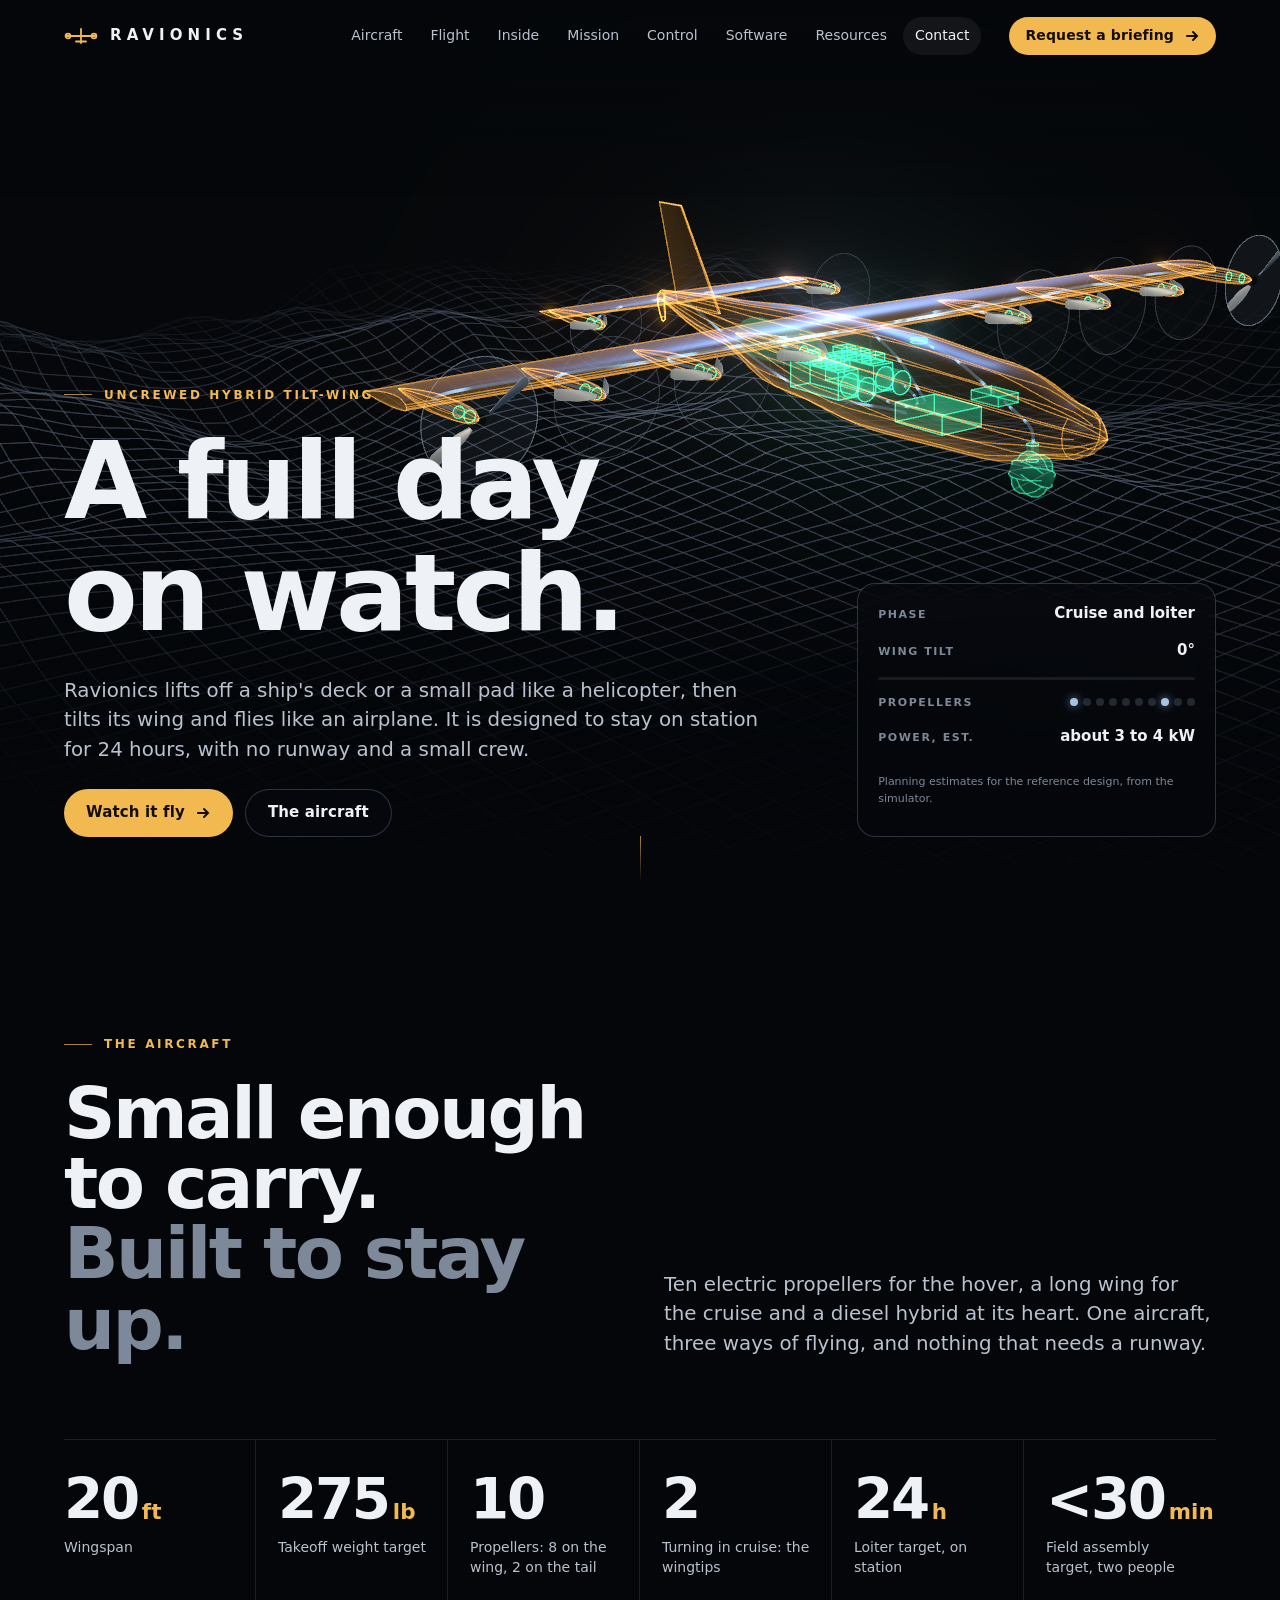
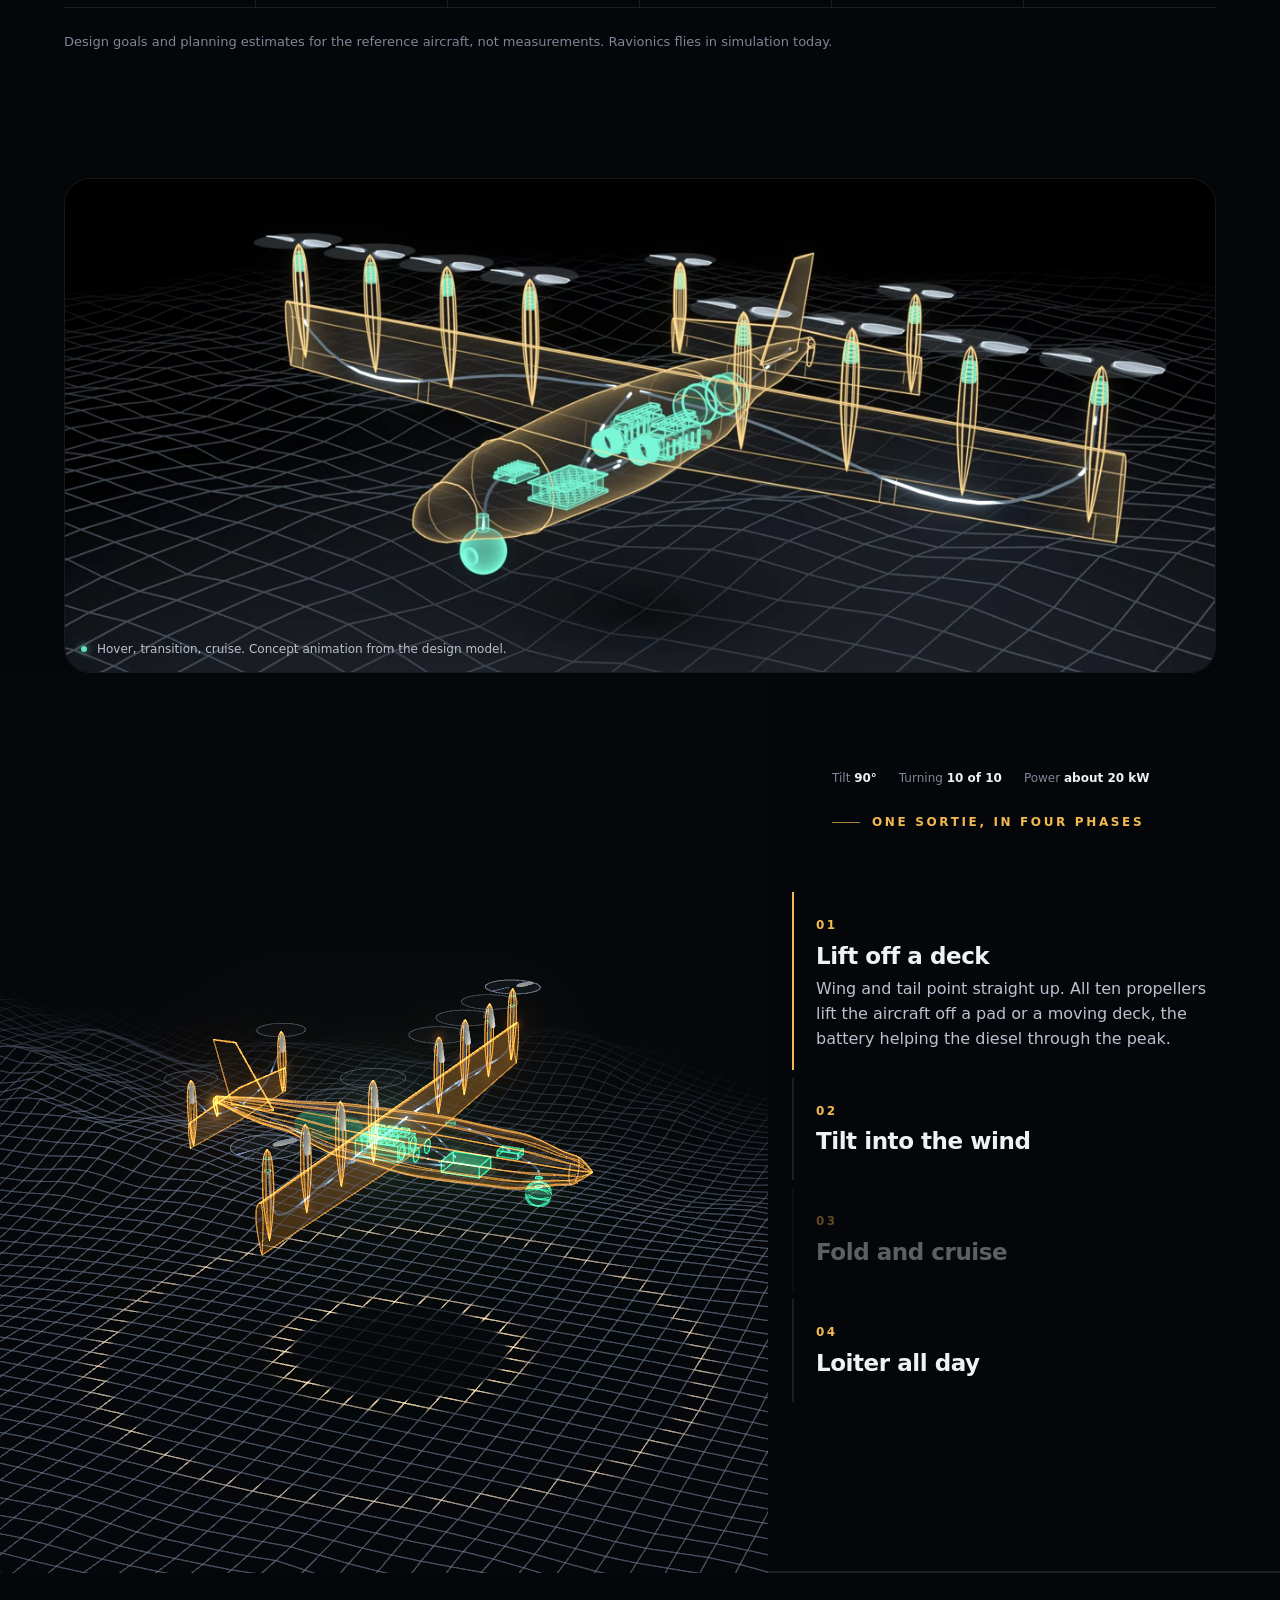
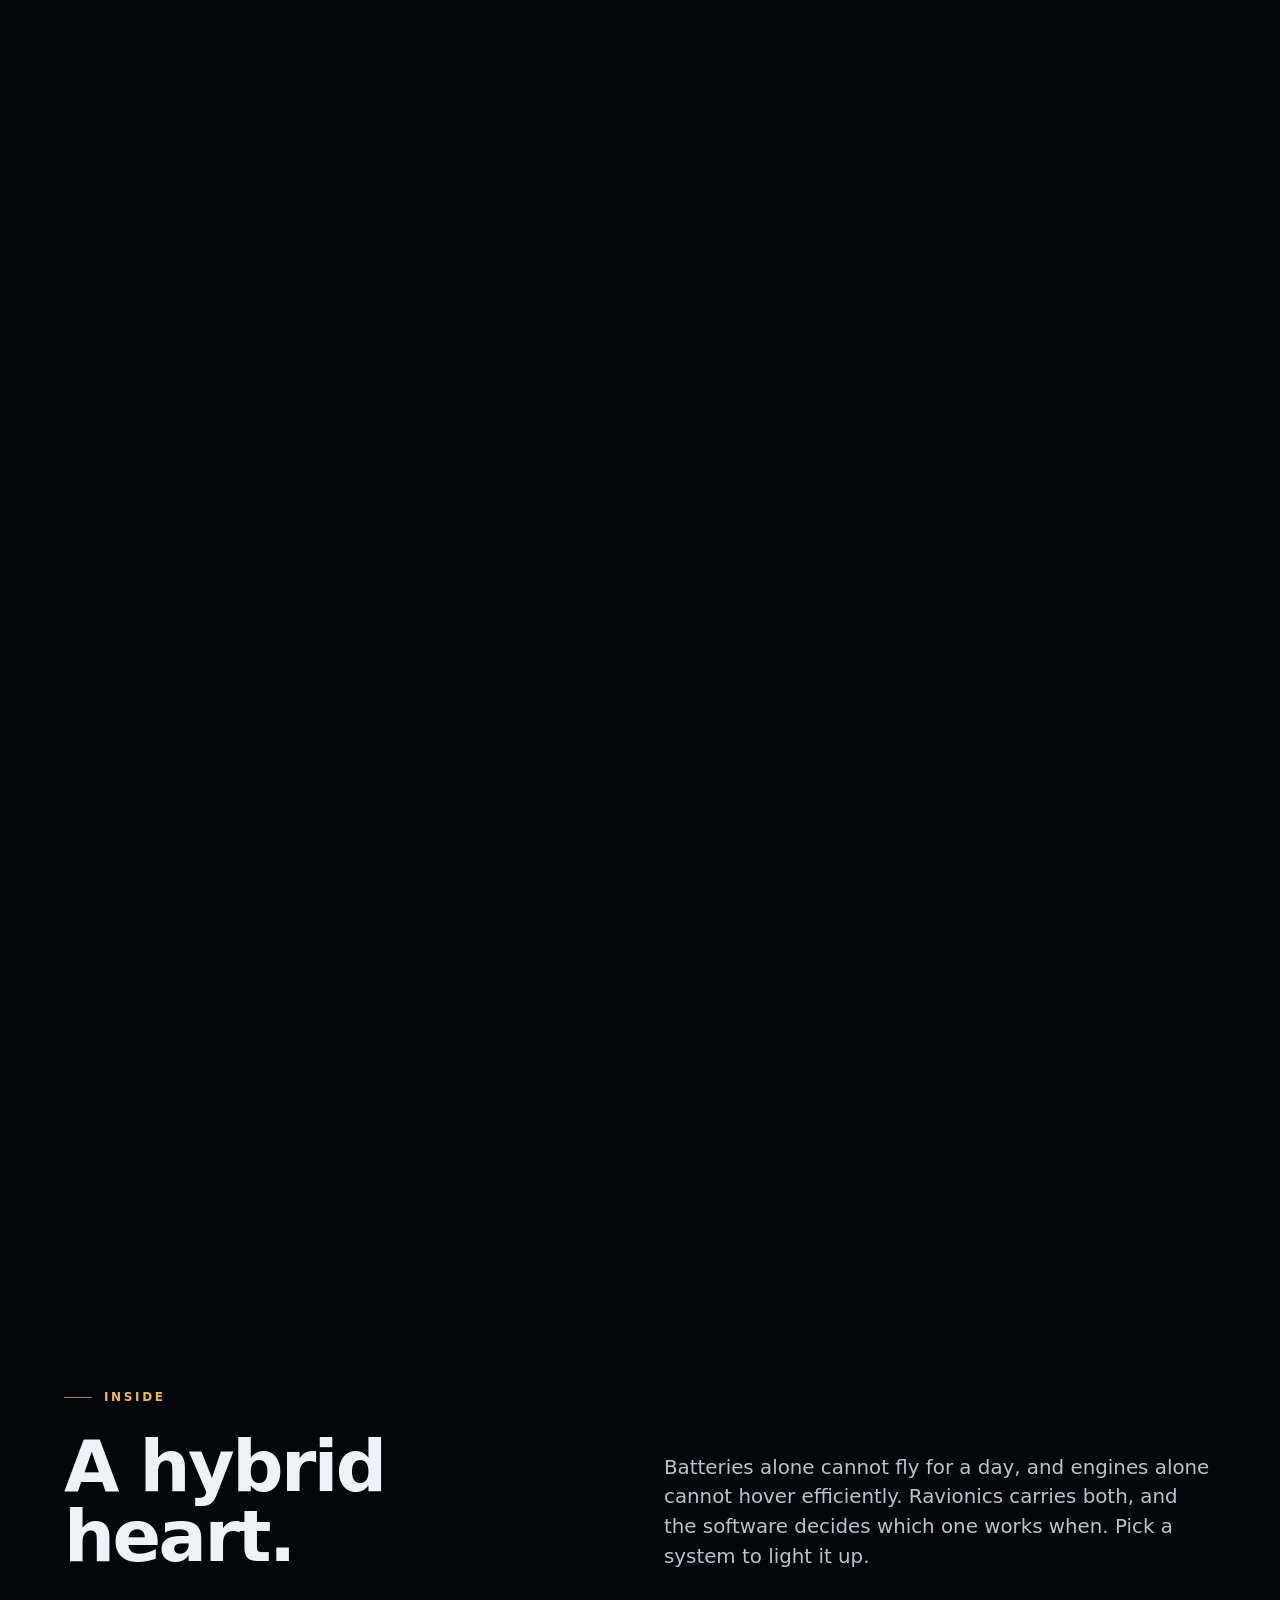
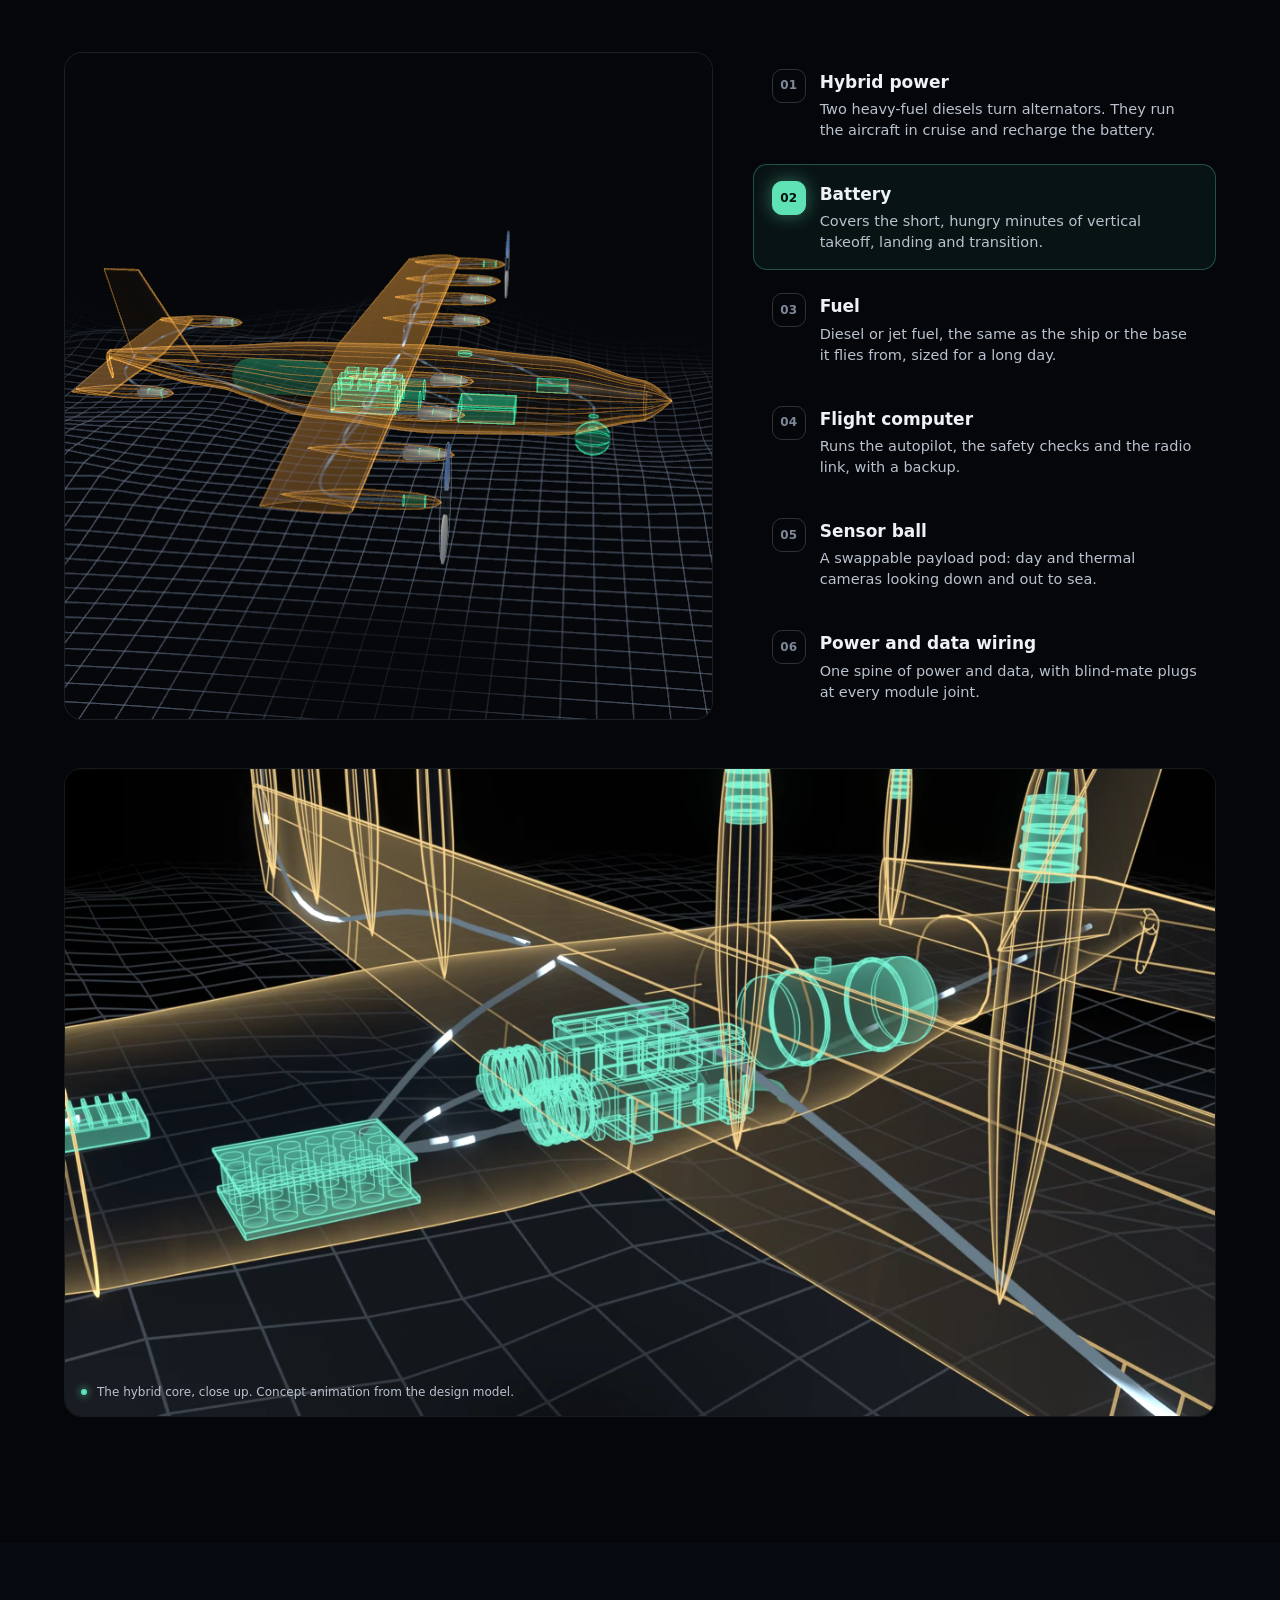
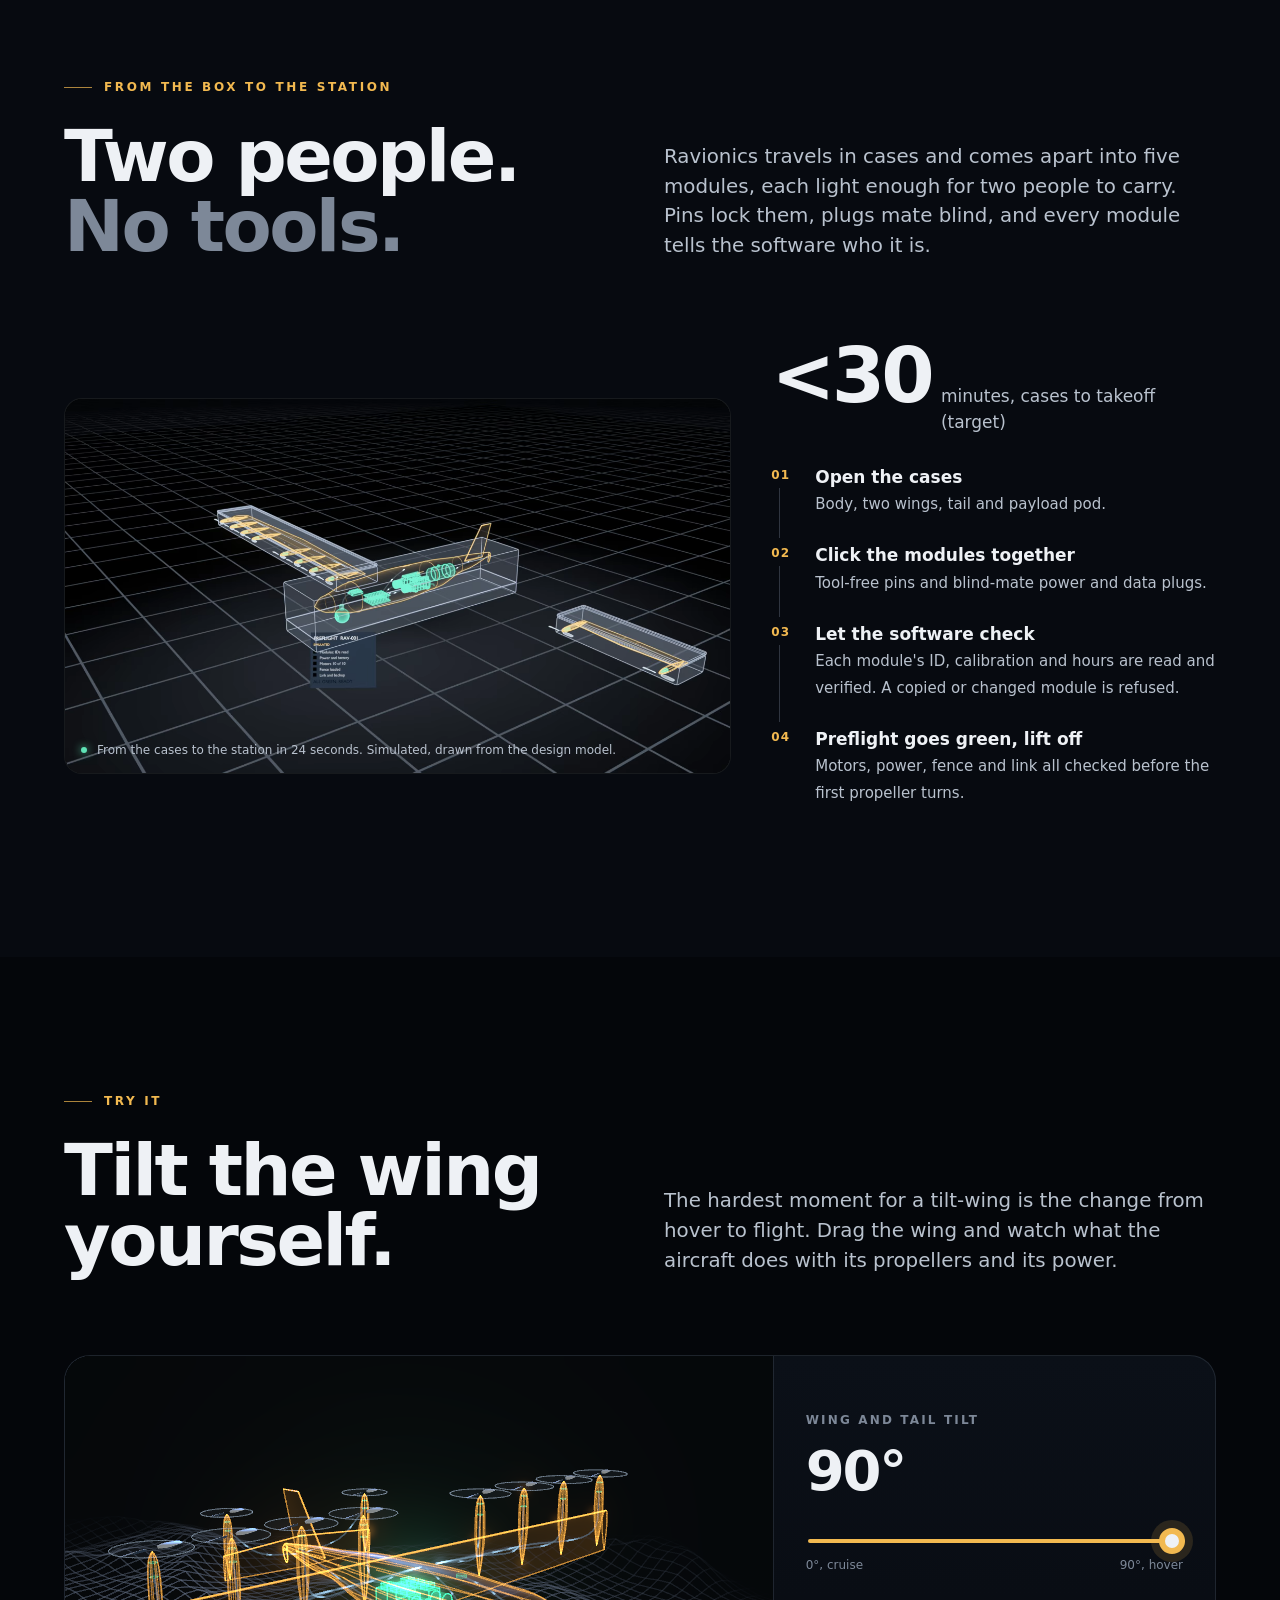
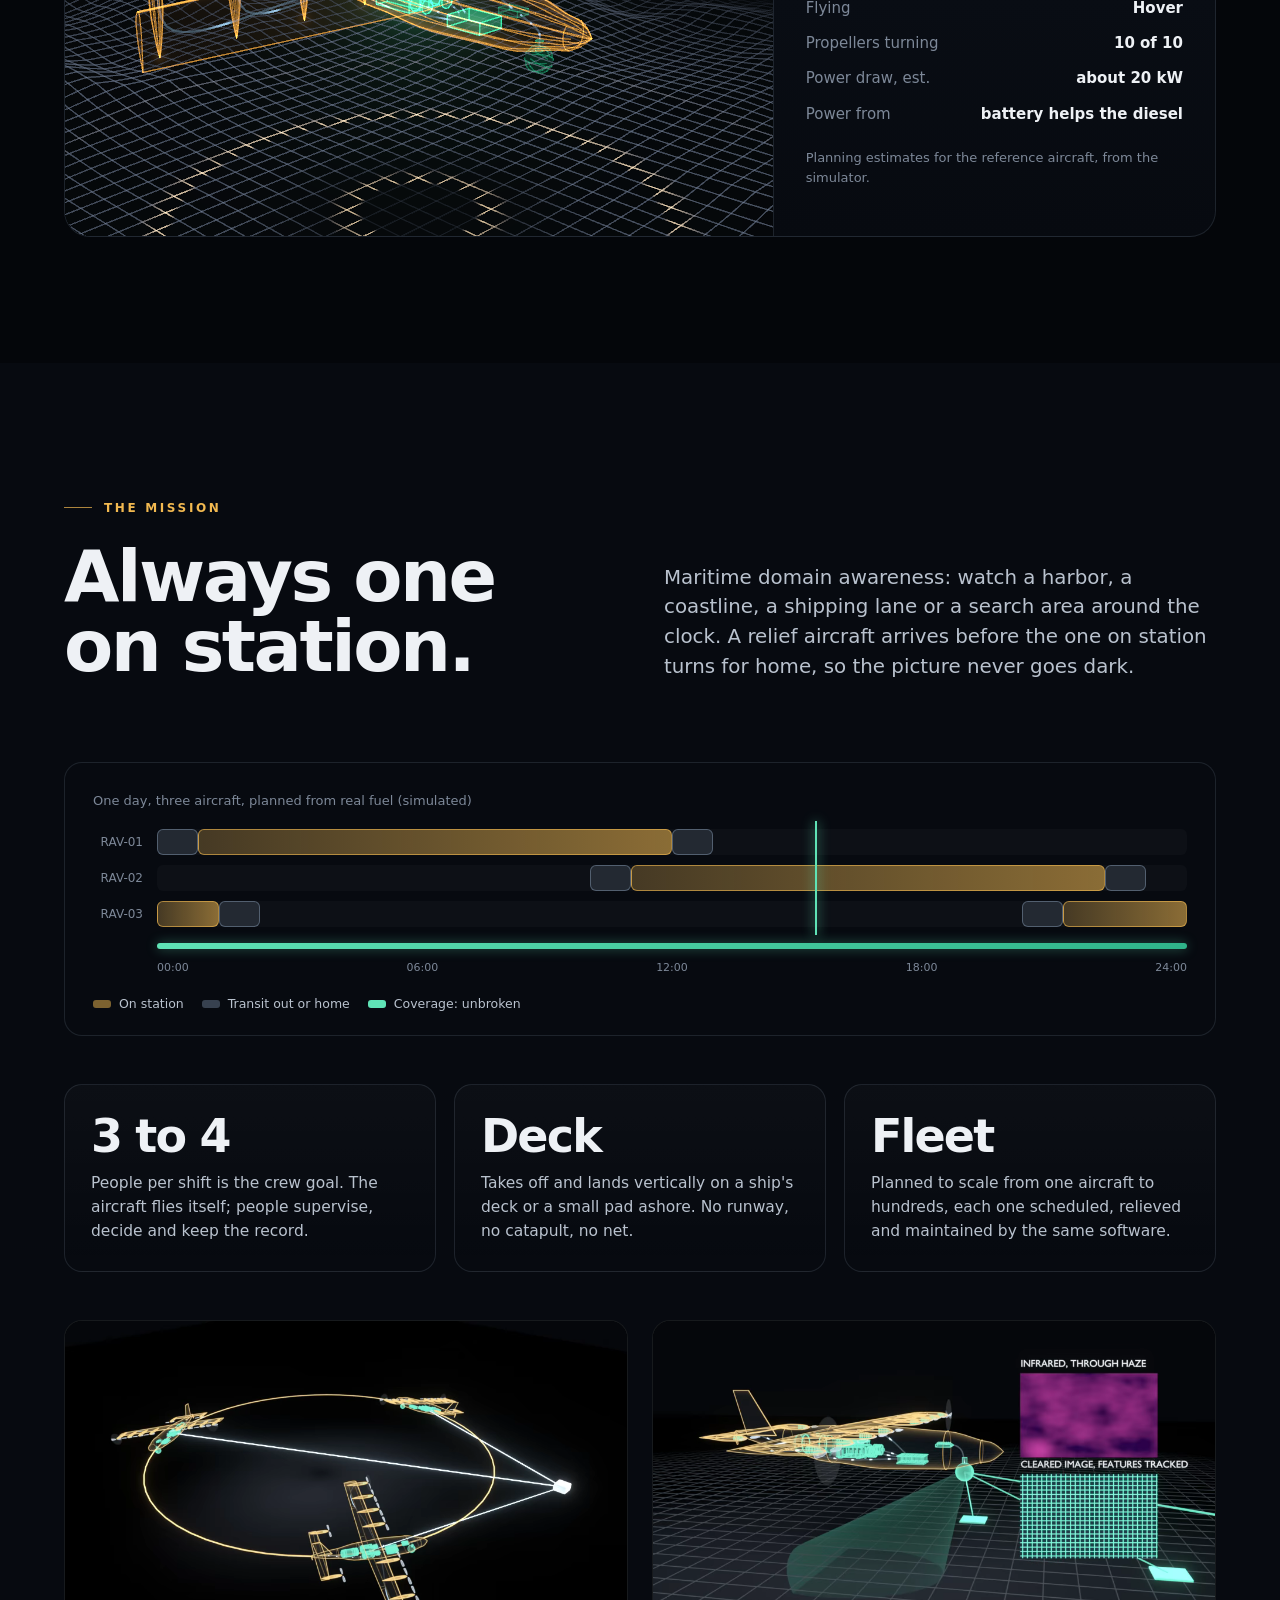
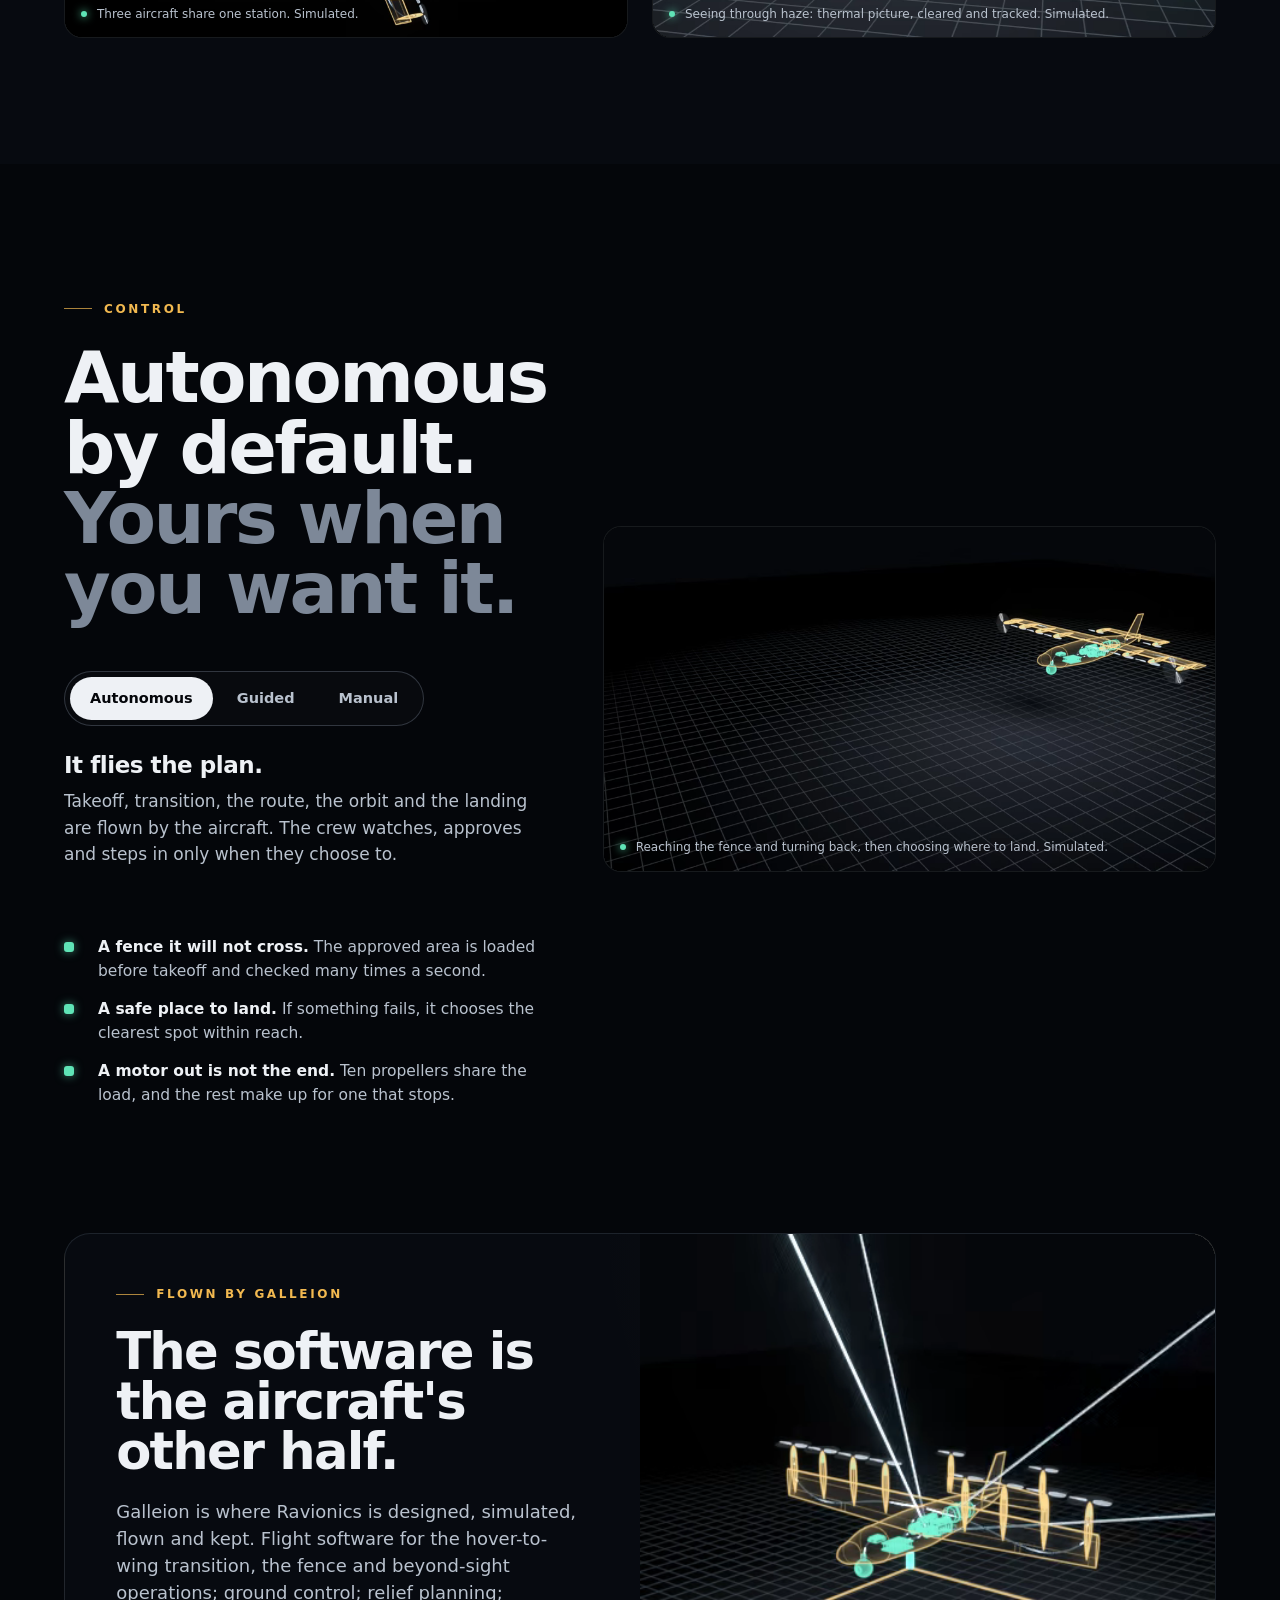
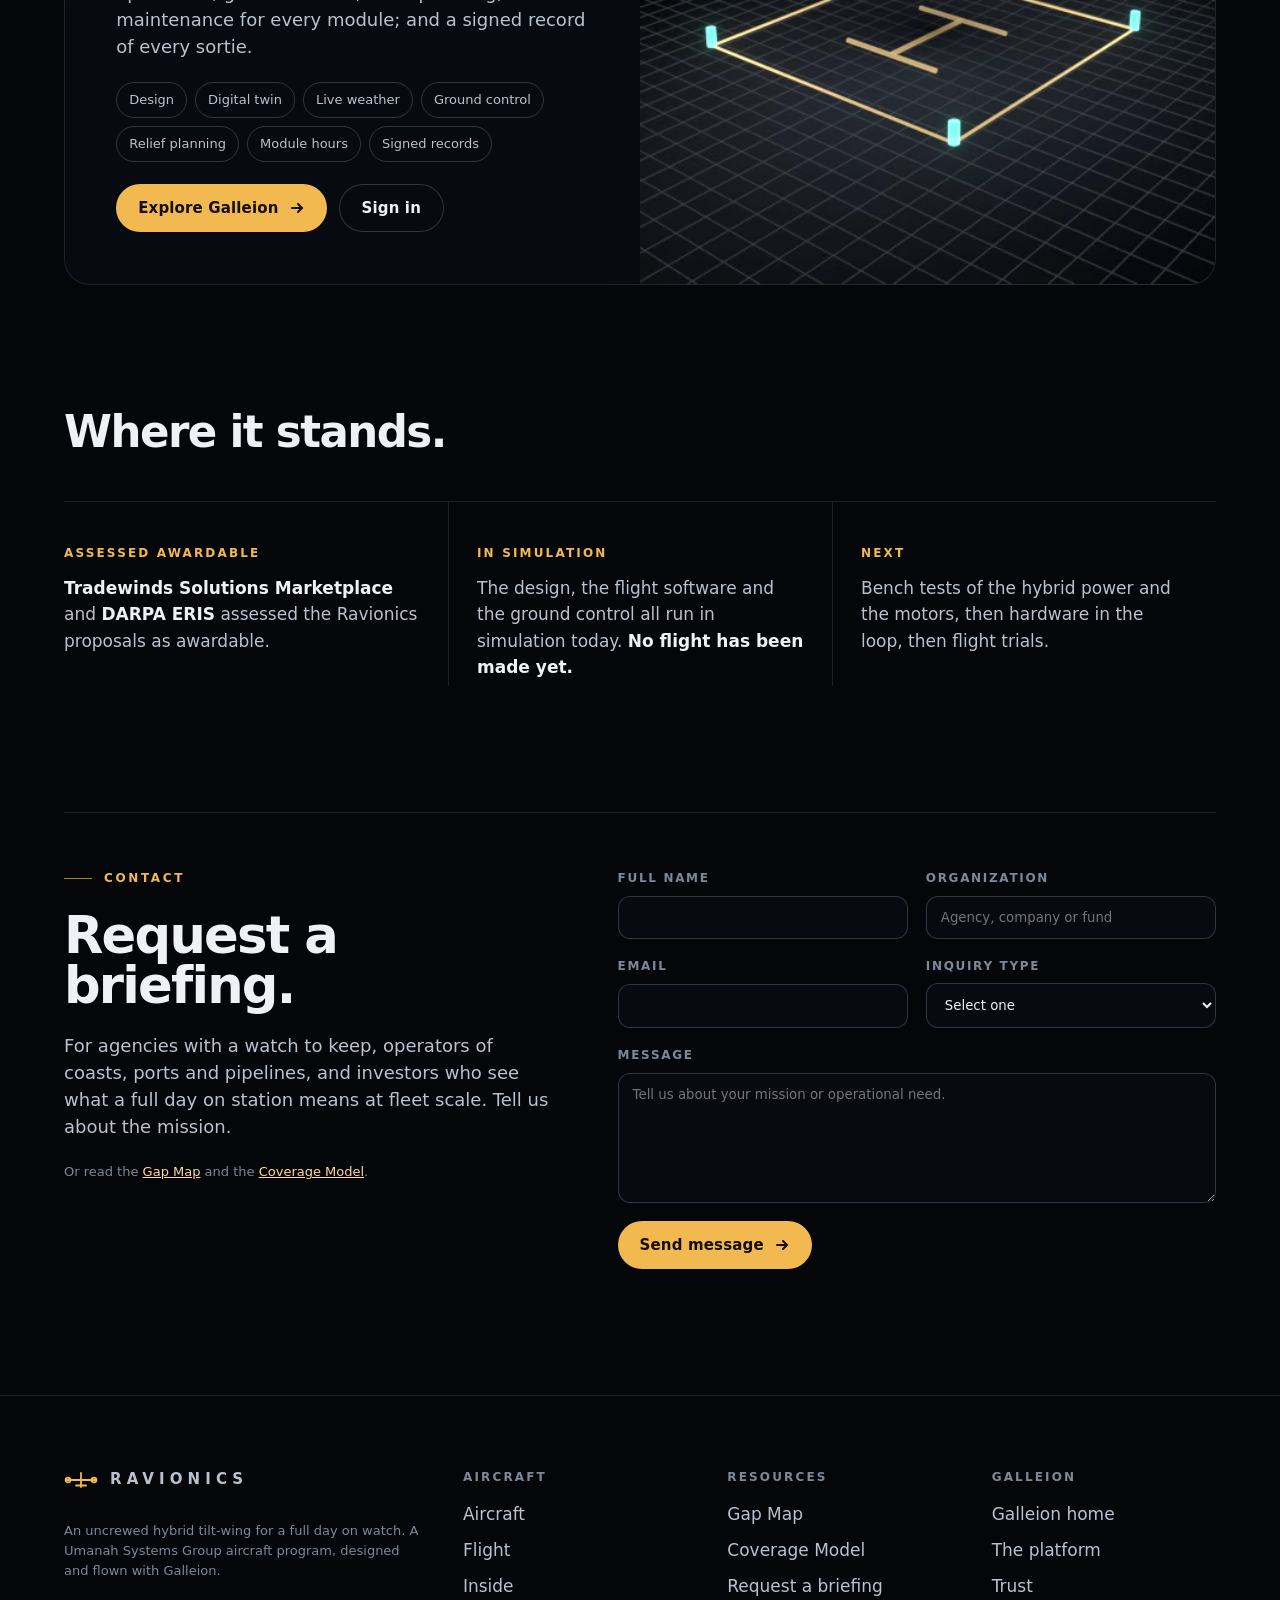
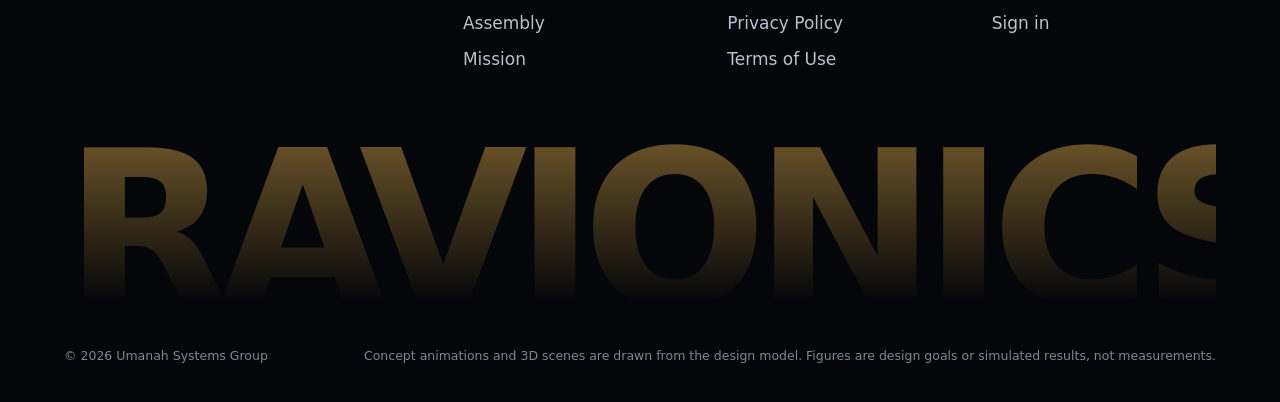
==== index.html @ 6833c478 "Make the new Ravionics page the homepage Keeps the contact form (Formspree, then /thanks.html), the " ====
<!doctype html>
<html lang="en">
<head>
<meta charset="utf-8">
<meta name="viewport" content="width=device-width, initial-scale=1, viewport-fit=cover">
<title>Ravionics | A full day on watch</title>
<meta name="description" content="Ravionics is an uncrewed hybrid tilt-wing aircraft. It takes off like a helicopter from a deck or a pad, flies on its wing, and is designed to stay on station for 24 hours.">
<meta name="theme-color" content="#04060a">
<link rel="icon" href="/favicon.svg" type="image/svg+xml">
<link rel="preload" href="/assets/fonts/hanken-grotesk-latin-600-normal.woff2" as="font" type="font/woff2" crossorigin>
<link rel="stylesheet" href="/r.css?v=f0b22a210b">
<script type="module" src="/r.js?v=eb7be01d9f"></script>
<meta property="og:title" content="Ravionics: a full day on watch">
<meta property="og:description" content="An uncrewed hybrid tilt-wing designed to stay on station for 24 hours. Takes off from a deck, flies on its wing.">
<meta property="og:type" content="website">
<meta property="og:url" content="https://ravionics.com/">
<meta property="og:site_name" content="Ravionics">
<meta property="og:image" content="https://ravionics.com/og-image.png">
<meta property="og:image:width" content="1200">
<meta property="og:image:height" content="630">
<meta name="twitter:card" content="summary_large_image">
<link rel="canonical" href="https://ravionics.com/">
</head>
<body>
<a class="skip" href="#main">Skip to content</a>
<header class="top"><div class="wrap bar">
<a class="mark" href="#top" aria-label="Ravionics, back to the top"><svg viewBox="0 0 34 20" fill="none" stroke="currentColor" stroke-width="1.8" stroke-linecap="round" aria-hidden="true"><path d="M2 10h30"/><path d="M17 3v14"/><circle cx="4" cy="10" r="2.4"/><circle cx="30" cy="10" r="2.4"/><path d="M12 15.5h10"/></svg><span>RAVIONICS</span></a>
<nav id="nav" aria-label="Sections"><a href="#aircraft">Aircraft</a><a href="#flight">Flight</a><a href="#inside">Inside</a><a href="#mission">Mission</a><a href="#control">Control</a><a href="#software">Software</a><a href="/ravionics-infographic.html">Resources</a><a href="#contact">Contact</a></nav>
<a class="btn solid sm" href="#contact">Request a briefing <svg viewBox="0 0 16 16" fill="none" stroke="currentColor" stroke-width="2" stroke-linecap="round" aria-hidden="true"><path d="M3 8h10M9 4l4 4-4 4"/></svg></a>
<button class="burger" type="button" aria-label="Open the menu" aria-expanded="false" aria-controls="nav"><svg viewBox="0 0 20 20" fill="none" stroke="currentColor" stroke-width="1.8" aria-hidden="true"><path d="M3 6h14M3 10h14M3 14h14"/></svg></button>
</div></header>
<main id="main">

<span id="hero" class="anchor"></span><section class="hero" id="top" aria-labelledby="hero-h">
  <div class="stage"><div class="v3d herov" data-v3d="{&quot;model&quot;:&quot;ravionics&quot;,&quot;mode&quot;:&quot;drive&quot;,&quot;yaw&quot;:0.95,&quot;pitch&quot;:0.22,&quot;tilt&quot;:90,&quot;fold&quot;:0,&quot;zoom&quot;:1}" role="img" aria-label="Ravionics drawn as a gold x-ray: it lifts off with ten propellers, tilts its wing forward and cruises on two"><img class="poster" src="/assets/poster/ravionics.webp" alt="" decoding="async"></div></div>
  <div class="wrap copy">
    <div>
      <p class="eyebrow fade">Uncrewed hybrid tilt-wing</p>
      <h1 id="hero-h" class="mt-m"><span class="l"><span>A full day</span></span><span class="l"><span>on watch.</span></span></h1>
      <p class="lead fade mt-m">Ravionics lifts off a ship's deck or a small pad like a helicopter, then tilts its wing and flies like an airplane. It is designed to stay on station for 24 hours, with no runway and a small crew.</p>
      <div class="acts fade mt-m"><a class="btn solid" href="#film">Watch it fly <svg viewBox="0 0 16 16" fill="none" stroke="currentColor" stroke-width="2" stroke-linecap="round" aria-hidden="true"><path d="M3 8h10M9 4l4 4-4 4"/></svg></a><a class="btn ghost" href="#aircraft">The aircraft</a></div>
    </div>
    <aside class="hud fade" aria-label="Live readout of the 3D aircraft above">
      <div class="row"><span class="k">Phase</span><span class="v" data-hud="phase">Vertical takeoff</span></div>
      <div class="row"><span class="k">Wing tilt</span><span class="v" data-hud="tilt">90°</span></div>
      <div class="gauge"><i data-hud="tiltbar" style="--g:1"></i></div>
      <div class="row"><span class="k">Propellers</span><span class="pips" data-hud="pips"><i class="on" data-tip="1"></i><i class="on"></i><i class="on"></i><i class="on"></i><i class="on"></i><i class="on"></i><i class="on"></i><i class="on" data-tip="1"></i><i class="on"></i><i class="on"></i></span></div>
      <div class="row"><span class="k">Power, est.</span><span class="v" data-hud="power">about 20 kW</span></div>
      <p class="tag">Planning estimates for the reference design, from the simulator.</p>
    </aside>
  </div>
  <span class="scrollcue" aria-hidden="true"></span>
</section>

<span id="about" class="anchor"></span><span id="platform" class="anchor"></span><section id="aircraft" class="sec" aria-labelledby="ac-h"><div class="wrap">
  <div class="head" data-in><div><p class="eyebrow">The aircraft</p><h2 id="ac-h" class="mt-m">Small enough to carry.<br><span class="dim">Built to stay up.</span></h2></div>
  <p class="lead">Ten electric propellers for the hover, a long wing for the cruise and a diesel hybrid at its heart. One aircraft, three ways of flying, and nothing that needs a runway.</p></div>
  <div class="specs mt-xl" data-in>
    <div><div class="n">20<small>ft</small></div><div class="c">Wingspan</div></div>
    <div><div class="n">275<small>lb</small></div><div class="c">Takeoff weight target</div></div>
    <div><div class="n">10</div><div class="c">Propellers: 8 on the wing, 2 on the tail</div></div>
    <div><div class="n">2</div><div class="c">Turning in cruise: the wingtips</div></div>
    <div><div class="n">24<small>h</small></div><div class="c">Loiter target, on station</div></div>
    <div><div class="n">&lt;30<small>min</small></div><div class="c">Field assembly target, two people</div></div>
  </div>
  <p class="note mt-m">Design goals and planning estimates for the reference aircraft, not measurements. Ravionics flies in simulation today.</p>
</div></section>

<section id="film" aria-label="Film: Ravionics from hover to cruise"><div class="cinema" data-in>
  <figure class="film "><video class="loop" muted loop playsinline preload="none" poster="/assets/video/ravionics-film-poster.webp?v=1ir4" aria-label="Concept animation: Ravionics hovers on ten propellers, tilts its wing and tail forward, folds eight propellers flat and cruises on the two at the wingtips"><source src="/assets/video/ravionics-film.webm?v=1gi56" type="video/webm"><source src="/assets/video/ravionics-film.mp4?v=19yfr" type="video/mp4"></video><figcaption>Hover, transition, cruise. Concept animation from the design model.</figcaption></figure>
</div></section>

<section class="flight" id="flight" aria-labelledby="fl-h"><div class="stick">
  <div class="v3d " data-v3d="{&quot;model&quot;:&quot;ravionics&quot;,&quot;mode&quot;:&quot;drive&quot;,&quot;yaw&quot;:1.1,&quot;pitch&quot;:0.3,&quot;tilt&quot;:90,&quot;fold&quot;:0,&quot;zoom&quot;:1,&quot;lit&quot;:[]}" role="img" aria-label="Ravionics in 3D, flying the four phases of a sortie as you scroll"><img class="poster" src="/assets/poster/cycle.webp" alt="" decoding="async" loading="lazy"></div>
  <div class="steps">
    <p class="eyebrow label" id="fl-h">One sortie, in four phases</p>
    <div class="meter" aria-hidden="true"><span>Tilt <b data-fl="tilt">90°</b></span><span>Turning <b data-fl="props">10 of 10</b></span><span>Power <b data-fl="power">about 20 kW</b></span></div>
    <div class="step on" data-step="0"><span class="i">01</span><h3>Lift off a deck</h3><p>Wing and tail point straight up. All ten propellers lift the aircraft off a pad or a moving deck, the battery helping the diesel through the peak.</p></div>
    <div class="step" data-step="1"><span class="i">02</span><h3>Tilt into the wind</h3><p>Wing and tail tilt forward together as speed builds, until the wing takes the weight. The flight software holds it steady the whole way.</p></div>
    <div class="step" data-step="2"><span class="i">03</span><h3>Fold and cruise</h3><p>Eight propellers fold flat against their pods. The two at the wingtips pull the aircraft along, and the diesel recharges the battery.</p></div>
    <div class="step" data-step="3"><span class="i">04</span><h3>Loiter all day</h3><p>On station it needs only a few kilowatts, a fraction of the hover power. That is what makes a full day in the air possible.</p></div>
    <div class="bar" aria-hidden="true"><i></i></div>
  </div>
</div></section>

<section id="inside" class="sec" aria-labelledby="in-h"><div class="wrap">
  <div class="head" data-in><div><p class="eyebrow">Inside</p><h2 id="in-h" class="mt-m">A hybrid heart.</h2></div>
  <p class="lead">Batteries alone cannot fly for a day, and engines alone cannot hover efficiently. Ravionics carries both, and the software decides which one works when. Pick a system to light it up.</p></div>
  <div class="inside mt-xl" data-in>
    <div class="v3d insidev" data-v3d="{&quot;model&quot;:&quot;ravionics&quot;,&quot;mode&quot;:&quot;orbit&quot;,&quot;yaw&quot;:1.05,&quot;pitch&quot;:0.3,&quot;tilt&quot;:0,&quot;fold&quot;:1,&quot;zoom&quot;:1.55,&quot;lit&quot;:&quot;all&quot;}" role="img" aria-label="Ravionics in x-ray, with the chosen system lit in green"><img class="poster" src="/assets/poster/ravionics-inside.webp" alt="" decoding="async" loading="lazy"></div>
    <div class="syslist" role="group" aria-label="Systems">
      <button type="button" data-sys="power" aria-pressed="false"><span class="d">01</span><span class="t">Hybrid power</span><span class="s">Two heavy-fuel diesels turn alternators. They run the aircraft in cruise and recharge the battery.</span></button>
      <button type="button" data-sys="batt" aria-pressed="false"><span class="d">02</span><span class="t">Battery</span><span class="s">Covers the short, hungry minutes of vertical takeoff, landing and transition.</span></button>
      <button type="button" data-sys="fuel" aria-pressed="false"><span class="d">03</span><span class="t">Fuel</span><span class="s">Diesel or jet fuel, the same as the ship or the base it flies from, sized for a long day.</span></button>
      <button type="button" data-sys="fc" aria-pressed="false"><span class="d">04</span><span class="t">Flight computer</span><span class="s">Runs the autopilot, the safety checks and the radio link, with a backup.</span></button>
      <button type="button" data-sys="payload" aria-pressed="false"><span class="d">05</span><span class="t">Sensor ball</span><span class="s">A swappable payload pod: day and thermal cameras looking down and out to sea.</span></button>
      <button type="button" data-sys="harness" aria-pressed="false"><span class="d">06</span><span class="t">Power and data wiring</span><span class="s">One spine of power and data, with blind-mate plugs at every module joint.</span></button>
    </div>
  </div>
  <div class="mt-l" data-in><figure class="film "><video class="loop" muted loop playsinline preload="none" poster="/assets/video/power-closeup-poster.webp?v=1u4a" aria-label="Close-up film of the hybrid core in x-ray: diesels, alternators, battery and blue wiring pulses, as the propellers fold for cruise"><source src="/assets/video/power-closeup.webm?v=2c33c" type="video/webm"><source src="/assets/video/power-closeup.mp4?v=1yu7o" type="video/mp4"></video><figcaption>The hybrid core, close up. Concept animation from the design model.</figcaption></figure></div>
</div></section>

<section id="assembly" class="sec" style="background:var(--bg2)" aria-labelledby="as-h"><div class="wrap">
  <div class="head" data-in><div><p class="eyebrow">From the box to the station</p><h2 id="as-h" class="mt-m">Two people.<br><span class="dim">No tools.</span></h2></div>
  <p class="lead">Ravionics travels in cases and comes apart into five modules, each light enough for two people to carry. Pins lock them, plugs mate blind, and every module tells the software who it is.</p></div>
  <div class="assembly mt-xl">
    <div data-in><figure class="film "><video class="loop" muted loop playsinline preload="none" poster="/assets/video/box-station-poster.webp?v=1c8o" aria-label="Film: the cases open, the wing and tail join the fuselage, a tablet runs the preflight until it is all green, then the aircraft lifts off, tilts its wing and flies out to its station"><source src="/assets/video/box-station.webm?v=2j5v3" type="video/webm"><source src="/assets/video/box-station.mp4?v=2nvq3" type="video/mp4"></video><figcaption>From the cases to the station in 24 seconds. Simulated, drawn from the design model.</figcaption></figure></div>
    <div data-in>
      <div class="clock"><span class="n">&lt;30</span><span class="u">minutes, cases to takeoff (target)</span></div>
      <ol class="timeline">
        <li><b>Open the cases</b><span>Body, two wings, tail and payload pod.</span></li>
        <li><b>Click the modules together</b><span>Tool-free pins and blind-mate power and data plugs.</span></li>
        <li><b>Let the software check</b><span>Each module's ID, calibration and hours are read and verified. A copied or changed module is refused.</span></li>
        <li><b>Preflight goes green, lift off</b><span>Motors, power, fence and link all checked before the first propeller turns.</span></li>
      </ol>
    </div>
  </div>
</div></section>

<section id="transition" class="sec" aria-labelledby="tr-h"><div class="wrap">
  <div class="head" data-in><div><p class="eyebrow">Try it</p><h2 id="tr-h" class="mt-m">Tilt the wing yourself.</h2></div>
  <p class="lead">The hardest moment for a tilt-wing is the change from hover to flight. Drag the wing and watch what the aircraft does with its propellers and its power.</p></div>
  <div class="tryit mt-xl" data-in>
    <div class="v3d tryv" data-v3d="{&quot;model&quot;:&quot;ravionics&quot;,&quot;mode&quot;:&quot;drive&quot;,&quot;yaw&quot;:0.85,&quot;pitch&quot;:0.26,&quot;tilt&quot;:90,&quot;fold&quot;:0,&quot;zoom&quot;:1.05,&quot;lit&quot;:[&quot;power&quot;,&quot;batt&quot;,&quot;harness&quot;]}" role="img" aria-label="Ravionics in 3D, its wing set by the slider beside it"><img class="poster" src="/assets/poster/live.webp" alt="" decoding="async" loading="lazy"></div>
    <div class="ctl">
      <div><label for="tilt">Wing and tail tilt</label><div class="deg mt-s" data-live="deg" aria-live="polite">90°</div></div>
      <div><input id="tilt" type="range" min="0" max="90" step="1" value="90" aria-describedby="tilt-ends"><div class="ends" id="tilt-ends"><span>0°, cruise</span><span>90°, hover</span></div></div>
      <dl>
        <dt>Flying</dt><dd data-live="mode">Hover</dd>
        <dt>Propellers turning</dt><dd data-live="props">10 of 10</dd>
        <dt>Power draw, est.</dt><dd data-live="power">about 20 kW</dd>
        <dt>Power from</dt><dd data-live="source">battery helps the diesel</dd>
      </dl>
      <p class="note">Planning estimates for the reference aircraft, from the simulator.</p>
    </div>
  </div>
</div></section>

<span id="markets" class="anchor"></span><span id="gap" class="anchor"></span><section id="mission" class="sec" style="background:var(--bg2)" aria-labelledby="mi-h"><div class="wrap">
  <div class="head" data-in><div><p class="eyebrow">The mission</p><h2 id="mi-h" class="mt-m">Always one<br>on station.</h2></div>
  <p class="lead">Maritime domain awareness: watch a harbor, a coastline, a shipping lane or a search area around the clock. A relief aircraft arrives before the one on station turns for home, so the picture never goes dark.</p></div>
  <div class="relay mt-xl" data-in aria-label="A day of relief: three aircraft overlap so one is always on station">
    <p class="note">One day, three aircraft, planned from real fuel (simulated)</p>
    <div class="lanes" data-relay>
      <div class="lane"><span class="nm">RAV-01</span><i class="s tr" style="left:0%;width:4%"></i><i class="s" style="left:4%;width:46%"></i><i class="s tr" style="left:50%;width:4%"></i></div>
      <div class="lane"><span class="nm">RAV-02</span><i class="s tr" style="left:42%;width:4%"></i><i class="s" style="left:46%;width:46%"></i><i class="s tr" style="left:92%;width:4%"></i></div>
      <div class="lane"><span class="nm">RAV-03</span><i class="s" style="left:0%;width:6%"></i><i class="s tr" style="left:6%;width:4%"></i><i class="s tr" style="left:84%;width:4%"></i><i class="s" style="left:88%;width:12%"></i></div>
      <span class="now" aria-hidden="true"></span>
    </div>
    <div class="cov" aria-hidden="true"><i></i></div>
    <div class="hours" aria-hidden="true"><span>00:00</span><span>06:00</span><span>12:00</span><span>18:00</span><span>24:00</span></div>
    <div class="key"><span><i style="background:rgba(242,185,80,.5)"></i>On station</span><span><i style="background:rgba(169,196,224,.3)"></i>Transit out or home</span><span><i style="background:var(--sys)"></i>Coverage: unbroken</span></div>
  </div>
  <div class="cards mt-l">
    <div class="card" data-in><div class="big">3 to 4</div><p>People per shift is the crew goal. The aircraft flies itself; people supervise, decide and keep the record.</p></div>
    <div class="card" data-in><div class="big">Deck</div><p>Takes off and lands vertically on a ship's deck or a small pad ashore. No runway, no catapult, no net.</p></div>
    <div class="card" data-in><div class="big">Fleet</div><p>Planned to scale from one aircraft to hundreds, each one scheduled, relieved and maintained by the same software.</p></div>
  </div>
  <div class="band mt-l">
    <div data-in><figure class="film "><video class="loop" muted loop playsinline preload="none" poster="/assets/video/layer-fleet-poster.webp?v=bs4" aria-label="Film: three Ravionics aircraft circle the same station, linked to a ground station, so one is always overhead"><source src="/assets/video/layer-fleet.webm?v=envv" type="video/webm"><source src="/assets/video/layer-fleet.mp4?v=bo76" type="video/mp4"></video><figcaption>Three aircraft share one station. Simulated.</figcaption></figure></div>
    <div data-in><figure class="film "><video class="loop" muted loop playsinline preload="none" poster="/assets/video/layer-sensing-poster.webp?v=wim" aria-label="Film: the sensor ball looks down through haze; a thermal picture is cleared and features are tracked"><source src="/assets/video/layer-sensing.webm?v=ifdr" type="video/webm"><source src="/assets/video/layer-sensing.mp4?v=ha3s" type="video/mp4"></video><figcaption>Seeing through haze: thermal picture, cleared and tracked. Simulated.</figcaption></figure></div>
  </div>
</div></section>

<section id="control" class="sec" aria-labelledby="co-h"><div class="wrap">
  <div class="control">
    <div data-in>
      <p class="eyebrow">Control</p><h2 id="co-h" class="mt-m">Autonomous by default.<br><span class="dim">Yours when you want it.</span></h2>
      <div class="modes mt-l" role="tablist" aria-label="Control levels">
        <button role="tab" id="m-auto" aria-selected="true" aria-controls="p-auto">Autonomous</button>
        <button role="tab" id="m-guided" aria-selected="false" aria-controls="p-guided" tabindex="-1">Guided</button>
        <button role="tab" id="m-manual" aria-selected="false" aria-controls="p-manual" tabindex="-1">Manual</button>
      </div>
      <div class="modepanel" role="tabpanel" id="p-auto" aria-labelledby="m-auto"><h3>It flies the plan.</h3><p>Takeoff, transition, the route, the orbit and the landing are flown by the aircraft. The crew watches, approves and steps in only when they choose to.</p></div>
      <div class="modepanel" role="tabpanel" id="p-guided" aria-labelledby="m-guided" hidden><h3>Point, and it goes.</h3><p>Tap a new orbit, a new heading or a new height. The aircraft works out how to get there safely and tells you before it does.</p></div>
      <div class="modepanel" role="tabpanel" id="p-manual" aria-labelledby="m-manual" hidden><h3>Hands on the sticks.</h3><p>A pilot can always take direct control. If the link drops, the aircraft does not wait: it takes back over, holds safe and heads for its planned recovery.</p></div>
      <ul class="ticks">
        <li><span><b>A fence it will not cross.</b> The approved area is loaded before takeoff and checked many times a second.</span></li>
        <li><span><b>A safe place to land.</b> If something fails, it chooses the clearest spot within reach.</span></li>
        <li><span><b>A motor out is not the end.</b> Ten propellers share the load, and the rest make up for one that stops.</span></li>
      </ul>
    </div>
    <div data-in><figure class="film "><video class="loop" muted loop playsinline preload="none" poster="/assets/video/layer-safety-poster.webp?v=bis" aria-label="Film: Ravionics reaches the red boundary of its approved area and turns back, then picks the green landing spot from several"><source src="/assets/video/layer-safety.webm?v=imcb" type="video/webm"><source src="/assets/video/layer-safety.mp4?v=j3el" type="video/mp4"></video><figcaption>Reaching the fence and turning back, then choosing where to land. Simulated.</figcaption></figure></div>
  </div>
</div></section>

<section id="software" class="sec" style="padding-top:0" aria-labelledby="sw-h"><div class="wrap">
  <div class="soft" data-in>
    <div class="txt">
      <p class="eyebrow">Flown by Galleion</p>
      <h2 id="sw-h" style="font-size:clamp(34px,4vw,58px)">The software is the aircraft's other half.</h2>
      <p class="lead" style="font-size:18px">Galleion is where Ravionics is designed, simulated, flown and kept. Flight software for the hover-to-wing transition, the fence and beyond-sight operations; ground control; relief planning; maintenance for every module; and a signed record of every sortie.</p>
      <div class="pills"><span>Design</span><span>Digital twin</span><span>Live weather</span><span>Ground control</span><span>Relief planning</span><span>Module hours</span><span>Signed records</span></div>
      <div class="acts" style="display:flex;gap:12px;flex-wrap:wrap"><a class="btn solid" href="https://galleion.umanahsystems.com/">Explore Galleion <svg viewBox="0 0 16 16" fill="none" stroke="currentColor" stroke-width="2" stroke-linecap="round" aria-hidden="true"><path d="M3 8h10M9 4l4 4-4 4"/></svg></a><a class="btn ghost" href="https://galleion.umanahsystems.com/login/">Sign in</a></div>
    </div>
    <figure class="film "><video class="loop" muted loop playsinline preload="none" poster="/assets/video/layer-positioning-poster.webp?v=ur4" aria-label="Film: Ravionics hovers over a landing pad and fixes its position from satellites and ground markers before touching down"><source src="/assets/video/layer-positioning.webm?v=ki7s" type="video/webm"><source src="/assets/video/layer-positioning.mp4?v=jcnn" type="video/mp4"></video></figure>
  </div>
</div></section>

<section class="sec" style="padding-top:0" aria-labelledby="st-h"><div class="wrap">
  <h2 id="st-h" data-in style="font-size:clamp(30px,3.4vw,48px)">Where it stands.</h2>
  <div class="standing mt-l" data-in>
    <div><p class="k">Assessed awardable</p><p><b>Tradewinds Solutions Marketplace</b> and <b>DARPA ERIS</b> assessed the Ravionics proposals as awardable.</p></div>
    <div><p class="k">In simulation</p><p>The design, the flight software and the ground control all run in simulation today. <b>No flight has been made yet.</b></p></div>
    <div><p class="k">Next</p><p>Bench tests of the hybrid power and the motors, then hardware in the loop, then flight trials.</p></div>
  </div>
</div></section>


<section id="contact" class="sec" style="padding-top:0" aria-labelledby="ct-h"><div class="wrap">
  <div class="contact" data-in>
    <div class="txt">
      <p class="eyebrow">Contact</p>
      <h2 id="ct-h" style="font-size:clamp(34px,4vw,58px)">Request a briefing.</h2>
      <p class="lead" style="font-size:18px">For agencies with a watch to keep, operators of coasts, ports and pipelines, and investors who see what a full day on station means at fleet scale. Tell us about the mission.</p>
      <p class="note">Or read the <a href="/ravionics-infographic.html">Gap Map</a> and the <a href="/ravionics-cost-model.html">Coverage Model</a>.</p>
    </div>
    <form class="form" id="contactForm" action="https://formspree.io/f/xeelnkqj" method="POST">
      <label><span>Full name</span><input type="text" name="name" autocomplete="name" required></label>
      <label><span>Organization</span><input type="text" name="organization" placeholder="Agency, company or fund" autocomplete="organization"></label>
      <label><span>Email</span><input type="email" name="email" autocomplete="email" required></label>
      <label><span>Inquiry type</span><select name="inquiry_type" required><option value="" disabled selected>Select one</option><option>Government / Defense Procurement</option><option>Investment Inquiry</option><option>Operational Partnership</option><option>Energy / Infrastructure Partnership</option><option>General Inquiry</option></select></label>
      <label class="wide"><span>Message</span><textarea name="message" rows="5" placeholder="Tell us about your mission or operational need." required></textarea></label>
      <div class="wide sendrow"><button class="btn solid" type="submit">Send message <svg viewBox="0 0 16 16" fill="none" stroke="currentColor" stroke-width="2" stroke-linecap="round" aria-hidden="true"><path d="M3 8h10M9 4l4 4-4 4"/></svg></button><p class="note" role="status" aria-live="polite" data-form-status></p></div>
    </form>
  </div>
</div></section>
</main>
<footer class="foot"><div class="wrap">
  <div class="cols">
    <div><a class="mark" href="#top"><svg viewBox="0 0 34 20" fill="none" stroke="currentColor" stroke-width="1.8" stroke-linecap="round" aria-hidden="true"><path d="M2 10h30"/><path d="M17 3v14"/><circle cx="4" cy="10" r="2.4"/><circle cx="30" cy="10" r="2.4"/><path d="M12 15.5h10"/></svg><span>RAVIONICS</span></a><p class="note mt-m" style="max-width:30em">An uncrewed hybrid tilt-wing for a full day on watch. A Umanah Systems Group aircraft program, designed and flown with Galleion.</p></div>
    <div><h4>Aircraft</h4><ul><li><a href="#aircraft">Aircraft</a></li><li><a href="#flight">Flight</a></li><li><a href="#inside">Inside</a></li><li><a href="#assembly">Assembly</a></li><li><a href="#mission">Mission</a></li></ul></div>
    <div><h4>Resources</h4><ul><li><a href="/ravionics-infographic.html">Gap Map</a></li><li><a href="/ravionics-cost-model.html">Coverage Model</a></li><li><a href="#contact">Request a briefing</a></li><li><a href="/privacy.html">Privacy Policy</a></li><li><a href="/terms.html">Terms of Use</a></li></ul></div>
    <div><h4>Galleion</h4><ul><li><a href="https://galleion.umanahsystems.com/">Galleion home</a></li><li><a href="https://galleion.umanahsystems.com/platform/">The platform</a></li><li><a href="https://galleion.umanahsystems.com/trust/">Trust</a></li><li><a href="https://galleion.umanahsystems.com/login/">Sign in</a></li></ul></div>
  </div>
  <p class="word" aria-hidden="true">RAVIONICS</p>
  <div class="legal"><span>© 2026 Umanah Systems Group</span><span>Concept animations and 3D scenes are drawn from the design model. Figures are design goals or simulated results, not measurements.</span></div>
</div></footer>
</body>
</html>
---- r.css ----
/* Ravionics: the aircraft's own site. Self-contained; shares only the font files and the moving pictures with Galleion. */
@font-face { font-family: "Hanken Grotesk"; font-weight: 400; font-display: swap; src: url("/assets/fonts/hanken-grotesk-latin-400-normal.woff2") format("woff2"); }
@font-face { font-family: "Hanken Grotesk"; font-weight: 500; font-display: swap; src: url("/assets/fonts/hanken-grotesk-latin-500-normal.woff2") format("woff2"); }
@font-face { font-family: "Hanken Grotesk"; font-weight: 600; font-display: swap; src: url("/assets/fonts/hanken-grotesk-latin-600-normal.woff2") format("woff2"); }
@font-face { font-family: "Hanken Grotesk"; font-weight: 700; font-display: swap; src: url("/assets/fonts/hanken-grotesk-latin-700-normal.woff2") format("woff2"); }

:root {
  --bg: #04060a;
  --bg2: #070a10;
  --panel: #0b1018;
  --line: rgba(190, 210, 235, 0.12);
  --line2: rgba(190, 210, 235, 0.22);
  --ink: #eef1f5;
  --ink2: #b9c2ce;
  --mute: #7d8898;
  --gold: #f2b950;
  --gold2: #ffd892;
  --steel: #a9c4e0;
  --sys: #5fe3b6;
  --blue: #5aa8ff;
  --r: 18px;
  --pad: clamp(20px, 5vw, 72px);
  --max: 1360px;
  --ease: cubic-bezier(.16, 1, .3, 1);
  color-scheme: dark;
}
* { box-sizing: border-box; }
html { background: var(--bg); scroll-behavior: smooth; -webkit-text-size-adjust: 100%; }
@media (prefers-reduced-motion: reduce) { html { scroll-behavior: auto; } }
body { margin: 0; background: var(--bg); color: var(--ink); font: 400 17px/1.55 "Hanken Grotesk", system-ui, -apple-system, "Segoe UI", sans-serif; -webkit-font-smoothing: antialiased; overflow-x: hidden; }
a { color: inherit; }
img, video, canvas { display: block; max-width: 100%; }
::selection { background: var(--gold); color: #120c02; }
.skip { position: absolute; left: -999px; top: 8px; z-index: 100; background: var(--gold); color: #120c02; padding: 10px 14px; border-radius: 8px; font-weight: 600; }
.skip:focus { left: 8px; }
:focus-visible { outline: 2px solid var(--gold); outline-offset: 3px; border-radius: 4px; }
.wrap { width: 100%; max-width: var(--max); margin: 0 auto; padding: 0 var(--pad); }

/* ---------- type ---------- */
.eyebrow { font-size: 12px; font-weight: 600; letter-spacing: .22em; text-transform: uppercase; color: var(--gold); display: inline-flex; align-items: center; gap: 12px; margin: 0; }
.eyebrow::before { content: ""; width: 28px; height: 1px; background: currentColor; opacity: .7; }
h1, h2, h3 { margin: 0; font-weight: 600; letter-spacing: -0.035em; line-height: .98; }
h1 { font-size: clamp(48px, 8.4vw, 132px); }
h2 { font-size: clamp(38px, 5.6vw, 84px); }
h3 { font-size: clamp(20px, 1.8vw, 26px); letter-spacing: -0.02em; line-height: 1.15; }
.lead { font-size: clamp(18px, 1.55vw, 22px); line-height: 1.5; color: var(--ink2); max-width: 36em; margin: 0; }
.gold { color: var(--gold); }
.dim { color: var(--mute); }
.note { font-size: 13px; color: var(--mute); margin: 0; }
.mt-s { margin-top: 12px; } .mt-m { margin-top: 24px; } .mt-l { margin-top: 48px; } .mt-xl { margin-top: 80px; }

/* ---------- buttons ---------- */
.btn { display: inline-flex; align-items: center; gap: 10px; height: 48px; padding: 0 22px; border-radius: 999px; font-weight: 600; font-size: 15px; text-decoration: none; letter-spacing: .01em; transition: transform .4s var(--ease), background .3s, border-color .3s, color .3s; }
.btn svg { width: 16px; height: 16px; transition: transform .4s var(--ease); }
.btn:hover svg { transform: translateX(3px); }
.btn.solid { background: var(--gold); color: #140d02; }
.btn.solid:hover { background: var(--gold2); }
.btn.ghost { border: 1px solid var(--line2); color: var(--ink); background: rgba(10, 14, 20, .35); backdrop-filter: blur(8px); -webkit-backdrop-filter: blur(8px); }
.btn.ghost:hover { border-color: var(--gold); color: var(--gold2); }
.btn.sm { height: 38px; padding: 0 16px; font-size: 14px; }

/* ---------- top bar ---------- */
.top { position: fixed; inset: 0 0 auto 0; z-index: 50; transition: background .4s, border-color .4s, transform .5s var(--ease); border-bottom: 1px solid transparent; }
.top.solid { background: rgba(4, 6, 10, .78); backdrop-filter: blur(14px) saturate(1.2); -webkit-backdrop-filter: blur(14px) saturate(1.2); border-color: var(--line); }
.top.hide { transform: translateY(-100%); }
.top .bar { display: flex; align-items: center; gap: 28px; height: 72px; }
.mark { display: inline-flex; align-items: center; gap: 12px; text-decoration: none; }
.mark svg { width: 34px; height: 20px; color: var(--gold); }
.mark span { font-weight: 700; letter-spacing: .34em; font-size: 15px; }
.top nav { display: flex; gap: 4px; margin-left: auto; }
.top nav a { text-decoration: none; color: var(--ink2); font-size: 14px; font-weight: 500; padding: 8px 12px; border-radius: 999px; transition: color .25s, background .25s; }
.top nav a:hover, .top nav a.on { color: var(--ink); background: rgba(255, 255, 255, .06); }
.burger { display: none; margin-left: auto; width: 44px; height: 44px; border-radius: 12px; border: 1px solid var(--line2); background: transparent; color: var(--ink); }
.burger svg { width: 20px; height: 20px; margin: auto; }
@media (max-width: 980px) {
  .top nav { display: none; position: fixed; inset: 72px 0 auto 0; flex-direction: column; background: rgba(4, 6, 10, .97); padding: 12px var(--pad) 28px; border-bottom: 1px solid var(--line); }
  .top nav.open { display: flex; }
  .top nav a { font-size: 22px; padding: 14px 0; border-radius: 0; border-bottom: 1px solid var(--line); background: none !important; }
  .burger { display: grid; place-items: center; }
  .top .bar > .btn { display: none; }
}

/* ---------- hero ---------- */
.hero { position: relative; min-height: 100svh; display: flex; align-items: flex-end; overflow: hidden; isolation: isolate; }
.hero .stage { position: absolute; inset: 0; z-index: -1; }
.hero .stage .v3d { position: absolute; inset: 0; }
.hero::after { content: ""; position: absolute; inset: 0; z-index: -1; pointer-events: none; background: linear-gradient(180deg, rgba(4,6,10,.55) 0%, rgba(4,6,10,0) 22%, rgba(4,6,10,0) 48%, rgba(4,6,10,.88) 82%, var(--bg) 100%), radial-gradient(120% 70% at 0% 100%, rgba(4,6,10,.85), transparent 60%); }
.hero .copy { padding-bottom: clamp(36px, 7vh, 88px); padding-top: 120px; display: grid; grid-template-columns: minmax(0, 1.35fr) minmax(0, .65fr); gap: 48px; align-items: end; }
.hero h1 .l { display: block; overflow: hidden; padding-bottom: .06em; }
.hero h1 .l > span { display: inline-block; transform: translateY(105%); transition: transform 1.3s var(--ease); }
.hero.ready h1 .l > span { transform: none; }
.hero.ready h1 .l:nth-child(2) > span { transition-delay: .12s; }
.hero .fade { opacity: 0; transform: translateY(14px); transition: opacity 1.2s var(--ease) .45s, transform 1.2s var(--ease) .45s; }
.hero.ready .fade { opacity: 1; transform: none; }
.hero .acts { display: flex; flex-wrap: wrap; gap: 12px; }
.hud { border: 1px solid var(--line2); border-radius: var(--r); background: rgba(6, 9, 14, .55); backdrop-filter: blur(12px); -webkit-backdrop-filter: blur(12px); padding: 18px 20px; display: grid; gap: 14px; font-size: 13px; }
.hud .row { display: flex; justify-content: space-between; gap: 16px; align-items: baseline; }
.hud .k { color: var(--mute); letter-spacing: .14em; text-transform: uppercase; font-size: 11px; font-weight: 600; }
.hud .v { font-weight: 600; font-size: 15px; font-variant-numeric: tabular-nums; }
.hud .gauge { height: 3px; background: rgba(255,255,255,.08); border-radius: 3px; overflow: hidden; }
.hud .gauge i { display: block; height: 100%; width: calc(var(--g, 0) * 100%); background: linear-gradient(90deg, var(--gold), var(--gold2)); transition: width .6s var(--ease); }
.hud .pips { display: flex; gap: 5px; }
.hud .pips i { width: 8px; height: 8px; border-radius: 50%; background: rgba(169,196,224,.18); transition: background .4s, box-shadow .4s; }
.hud .pips i.on { background: var(--steel); box-shadow: 0 0 10px rgba(169,196,224,.7); }
.hud .tag { font-size: 11px; color: var(--mute); }
.scrollcue { position: absolute; left: 50%; bottom: 18px; width: 1px; height: 46px; background: linear-gradient(var(--gold), transparent); opacity: .7; animation: cue 2.4s var(--ease) infinite; }
@keyframes cue { 0% { transform: scaleY(0); transform-origin: top; } 50% { transform: scaleY(1); transform-origin: top; } 51% { transform-origin: bottom; } 100% { transform: scaleY(0); transform-origin: bottom; } }
@media (max-width: 860px) {
  .hero { align-items: stretch; flex-direction: column; justify-content: flex-end; }
  .hero .stage { bottom: auto; height: 52svh; top: 64px; }
  .hero .copy { grid-template-columns: 1fr; gap: 24px; padding-top: 50svh; padding-bottom: 40px; }
  .hud { display: none; }
  .scrollcue { display: none; }
}

/* ---------- 3D scenes and films ---------- */
.v3d { position: relative; overflow: hidden; background: var(--bg); }
.v3d .poster { position: absolute; inset: 0; width: 100%; height: 100%; object-fit: cover; transition: opacity .8s; }
.v3d.live3d .poster { opacity: 0; }
.v3d-canvas { position: absolute; inset: 0; width: 100% !important; height: 100% !important; }
.film { position: relative; border-radius: var(--r); overflow: hidden; background: #000; border: 1px solid var(--line); }
.film video { width: 100%; height: 100%; object-fit: cover; aspect-ratio: 16 / 9; }
.film figcaption { position: absolute; left: 16px; bottom: 14px; right: 16px; font-size: 12px; color: var(--ink2); display: flex; gap: 10px; align-items: center; }
.film figcaption::before { content: ""; width: 6px; height: 6px; border-radius: 50%; background: var(--sys); box-shadow: 0 0 8px var(--sys); flex: none; }
figure { margin: 0; }

/* ---------- sections ---------- */
section { position: relative; }
.sec { padding: clamp(96px, 14vh, 168px) 0; }
.head { display: grid; grid-template-columns: minmax(0, 1fr) minmax(0, 1fr); gap: 48px; align-items: end; }
.head .lead { justify-self: end; }
@media (max-width: 860px) { .head { grid-template-columns: 1fr; gap: 20px; } .head .lead { justify-self: start; } }
[data-in] { opacity: 0; transform: translateY(28px); transition: opacity 1.1s var(--ease), transform 1.1s var(--ease); }
[data-in].in { opacity: 1; transform: none; }
html:not(.js) [data-in] { opacity: 1; transform: none; }

/* specs */
.specs { display: grid; grid-template-columns: repeat(6, minmax(0, 1fr)); border-top: 1px solid var(--line); border-bottom: 1px solid var(--line); }
.specs > div { padding: 32px 20px 30px 0; border-right: 1px solid var(--line); }
.specs > div + div { padding-left: 22px; }
.specs > div:last-child { border-right: 0; }
.specs .n { font-size: clamp(40px, 4.4vw, 68px); font-weight: 600; letter-spacing: -0.04em; line-height: 1; font-variant-numeric: tabular-nums; }
.specs .n small { font-size: .38em; letter-spacing: 0; color: var(--gold); margin-left: 4px; font-weight: 600; }
.specs .c { margin-top: 10px; color: var(--ink2); font-size: 14px; line-height: 1.4; }
@media (max-width: 1100px) { .specs { grid-template-columns: repeat(3, 1fr); } .specs > div:nth-child(3) { border-right: 0; } .specs > div:nth-child(n+4) { border-top: 1px solid var(--line); } .specs > div:nth-child(4) { padding-left: 0; } }
@media (max-width: 560px) { .specs { grid-template-columns: repeat(2, 1fr); } .specs > div { padding-left: 0 !important; padding-right: 12px; } .specs > div:nth-child(n) { border-right: 0; } .specs > div:nth-child(odd) { border-right: 1px solid var(--line); } .specs > div:nth-child(even) { padding-left: 16px !important; } .specs > div:nth-child(n+3) { border-top: 1px solid var(--line); } }

/* the big film */
.cinema { padding: 0 var(--pad); max-width: 1680px; margin: 0 auto; }
.cinema .film { border-radius: 26px; }
.cinema .film video { aspect-ratio: 21 / 9; }
@media (max-width: 700px) { .cinema .film video { aspect-ratio: 16 / 10; } }

/* flight: sticky scroll */
.flight { height: 420vh; position: relative; }
.flight .stick { position: sticky; top: 0; height: 100svh; overflow: hidden; display: grid; grid-template-columns: minmax(0, 1.5fr) minmax(0, 1fr); }
.flight .v3d { height: 100%; }
.flight .steps { position: relative; display: flex; flex-direction: column; justify-content: center; padding: 96px var(--pad) 48px 24px; gap: 8px; }
.flight .step { padding: 18px 0 18px 22px; border-left: 2px solid var(--line); transition: border-color .5s, opacity .5s; opacity: .38; }
.flight .step.on { border-color: var(--gold); opacity: 1; }
.flight .step .i { font-size: 12px; letter-spacing: .2em; color: var(--gold); font-weight: 600; }
.flight .step h3 { margin-top: 6px; }
.flight .step p { margin: 8px 0 0; color: var(--ink2); font-size: 16px; max-height: 0; overflow: hidden; transition: max-height .7s var(--ease); }
.flight .step.on p { max-height: 8em; }
.flight .meter { position: absolute; left: var(--pad); top: 96px; right: 0; display: flex; gap: 22px; font-size: 12px; color: var(--mute); }
.flight .meter b { color: var(--ink); font-weight: 600; font-variant-numeric: tabular-nums; }
.flight .bar { position: absolute; left: 0; right: 0; bottom: 0; height: 2px; background: var(--line); }
.flight .bar i { display: block; height: 100%; width: calc(var(--p, 0) * 100%); background: var(--gold); }
.flight .label { position: absolute; left: var(--pad); top: 140px; }
@media (max-width: 860px) {
  .flight { height: 460vh; }
  .flight .stick { grid-template-columns: 1fr; grid-template-rows: 54svh 1fr; }
  .flight .steps { padding: 8px var(--pad) 28px; justify-content: flex-start; gap: 0; }
  .flight .step { display: none; border: 0; padding: 12px 0 0; opacity: 1; }
  .flight .step.on { display: block; }
  .flight .step p { max-height: none; }
  .flight .meter { position: static; flex-wrap: wrap; gap: 14px; margin: 16px 0 4px; }
  .flight .label { display: none; }
}
html:not(.js) .flight { height: auto; }
html:not(.js) .flight .stick { position: relative; height: auto; }

/* inside */
.inside { display: grid; grid-template-columns: minmax(0, 1.4fr) minmax(0, 1fr); gap: 40px; align-items: stretch; }
.inside .v3d { border-radius: var(--r); border: 1px solid var(--line); min-height: 520px; }
.syslist { display: flex; flex-direction: column; gap: 6px; }
.syslist button { all: unset; cursor: pointer; display: grid; grid-template-columns: 34px 1fr; gap: 4px 14px; padding: 16px 18px; border-radius: 14px; border: 1px solid transparent; transition: background .3s, border-color .3s; }
.syslist button:hover { background: rgba(255,255,255,.03); }
.syslist button[aria-pressed="true"] { background: rgba(95,227,182,.06); border-color: rgba(95,227,182,.3); }
.syslist button:focus-visible { outline: 2px solid var(--gold); }
.syslist .d { grid-row: span 2; width: 34px; height: 34px; border-radius: 10px; border: 1px solid var(--line2); display: grid; place-items: center; font-size: 12px; font-weight: 600; color: var(--mute); transition: all .3s; }
.syslist button[aria-pressed="true"] .d { color: #04110c; background: var(--sys); border-color: var(--sys); box-shadow: 0 0 18px rgba(95,227,182,.45); }
.syslist .t { font-weight: 600; font-size: 17px; }
.syslist .s { color: var(--ink2); font-size: 14.5px; line-height: 1.45; }
@media (max-width: 960px) { .inside { grid-template-columns: 1fr; } .inside .v3d { min-height: 0; aspect-ratio: 4 / 3; } }

.band { display: grid; grid-template-columns: minmax(0, 1fr) minmax(0, 1fr); gap: 24px; }
@media (max-width: 860px) { .band { grid-template-columns: 1fr; } }

/* assembly */
.assembly { display: grid; grid-template-columns: minmax(0, 1.5fr) minmax(0, 1fr); gap: 40px; align-items: center; }
.timeline { list-style: none; margin: 0; padding: 0; counter-reset: s; }
.timeline li { position: relative; padding: 0 0 26px 44px; }
.timeline li::before { counter-increment: s; content: counter(s, decimal-leading-zero); position: absolute; left: 0; top: 2px; font-size: 12px; font-weight: 600; letter-spacing: .1em; color: var(--gold); }
.timeline li::after { content: ""; position: absolute; left: 8px; top: 24px; bottom: 4px; width: 1px; background: var(--line2); }
.timeline li:last-child::after { display: none; }
.timeline b { display: block; font-size: 17px; }
.timeline span { color: var(--ink2); font-size: 15px; }
.clock { display: flex; align-items: baseline; gap: 10px; margin-bottom: 28px; }
.clock .n { font-size: clamp(56px, 6vw, 92px); font-weight: 600; letter-spacing: -0.05em; line-height: .9; }
.clock .u { color: var(--ink2); }
@media (max-width: 960px) { .assembly { grid-template-columns: 1fr; } }

/* transition control */
.tryit { border: 1px solid var(--line); border-radius: 26px; background: linear-gradient(180deg, var(--panel), var(--bg2)); overflow: hidden; display: grid; grid-template-columns: minmax(0, 1.6fr) minmax(0, 1fr); }
.tryit .v3d { min-height: 480px; }
.tryit .ctl { padding: 36px 32px; display: flex; flex-direction: column; gap: 22px; justify-content: center; border-left: 1px solid var(--line); }
.tryit label { font-size: 12px; letter-spacing: .18em; text-transform: uppercase; color: var(--mute); font-weight: 600; }
.tryit input[type=range] { -webkit-appearance: none; appearance: none; width: 100%; height: 36px; background: transparent; cursor: grab; --v: 100; }
.tryit input[type=range]::-webkit-slider-runnable-track { height: 4px; border-radius: 4px; background: linear-gradient(90deg, var(--gold) calc(var(--v) * 1%), rgba(255,255,255,.12) 0); }
.tryit input[type=range]::-moz-range-track { height: 4px; border-radius: 4px; background: linear-gradient(90deg, var(--gold) calc(var(--v) * 1%), rgba(255,255,255,.12) 0); }
.tryit input[type=range]::-webkit-slider-thumb { -webkit-appearance: none; width: 26px; height: 26px; border-radius: 50%; background: var(--ink); border: 6px solid var(--gold); margin-top: -11px; box-shadow: 0 0 0 8px rgba(242,185,80,.14); }
.tryit input[type=range]::-moz-range-thumb { width: 16px; height: 16px; border-radius: 50%; background: var(--ink); border: 6px solid var(--gold); }
.tryit .ends { display: flex; justify-content: space-between; font-size: 12px; color: var(--mute); margin-top: -10px; }
.tryit dl { margin: 0; display: grid; grid-template-columns: auto 1fr; gap: 12px 20px; font-size: 15px; }
.tryit dt { color: var(--mute); }
.tryit dd { margin: 0; font-weight: 600; text-align: right; }
.tryit .deg { font-size: 56px; font-weight: 600; letter-spacing: -0.04em; line-height: 1; font-variant-numeric: tabular-nums; }
@media (max-width: 900px) { .tryit { grid-template-columns: 1fr; } .tryit .v3d { min-height: 0; aspect-ratio: 4 / 3; } .tryit .ctl { border-left: 0; border-top: 1px solid var(--line); padding: 26px 22px; } }

/* mission: the relay over a day */
.relay { border: 1px solid var(--line); border-radius: var(--r); padding: 28px 28px 22px; background: var(--bg2); }
.relay .lanes { position: relative; display: grid; gap: 10px; margin-top: 18px; }
.relay .lane { position: relative; height: 26px; border-radius: 6px; background: rgba(255,255,255,.025); }
.relay .lane .s { position: absolute; top: 0; bottom: 0; border-radius: 6px; background: linear-gradient(90deg, rgba(242,185,80,.25), rgba(242,185,80,.55)); border: 1px solid rgba(242,185,80,.6); }
.relay .lane .s.tr { background: rgba(169,196,224,.14); border-color: rgba(169,196,224,.35); }
.relay .lane span.nm { position: absolute; left: -2px; top: 50%; transform: translate(-100%, -50%); padding-right: 12px; font-size: 12px; color: var(--mute); white-space: nowrap; }
.relay .lanes { padding-left: 64px; }
.relay .now { position: absolute; top: -8px; bottom: -8px; width: 2px; background: var(--sys); box-shadow: 0 0 12px var(--sys); left: calc(64px + (100% - 64px) * var(--t, .3)); }
.relay .cov { margin-top: 16px; padding-left: 64px; }
.relay .cov i { display: block; height: 6px; border-radius: 6px; background: linear-gradient(90deg, var(--sys), #2fb48a); box-shadow: 0 0 12px rgba(95,227,182,.4); }
.relay .hours { display: flex; justify-content: space-between; padding-left: 64px; margin-top: 10px; font-size: 11px; color: var(--mute); font-variant-numeric: tabular-nums; }
.relay .key { display: flex; flex-wrap: wrap; gap: 18px; margin-top: 18px; font-size: 12.5px; color: var(--ink2); }
.relay .key i { display: inline-block; width: 18px; height: 8px; border-radius: 3px; margin-right: 8px; vertical-align: middle; }
.cards { display: grid; grid-template-columns: repeat(3, minmax(0, 1fr)); gap: 18px; }
.card { border: 1px solid var(--line); border-radius: var(--r); padding: 28px 26px; background: linear-gradient(180deg, rgba(255,255,255,.025), transparent); }
.card .big { font-size: 46px; font-weight: 600; letter-spacing: -0.04em; line-height: 1; }
.card p { margin: 12px 0 0; color: var(--ink2); font-size: 15.5px; }
@media (max-width: 900px) { .cards { grid-template-columns: 1fr; } }

/* control modes */
.modes { display: inline-flex; padding: 5px; border-radius: 999px; border: 1px solid var(--line2); background: rgba(255,255,255,.02); gap: 4px; flex-wrap: wrap; }
.modes button { all: unset; cursor: pointer; padding: 10px 20px; border-radius: 999px; font-weight: 600; font-size: 14.5px; color: var(--ink2); transition: background .3s, color .3s; }
.modes button[aria-selected="true"] { background: var(--ink); color: var(--bg); }
.modes button:focus-visible { outline: 2px solid var(--gold); }
.modepanel { margin-top: 26px; min-height: 9em; }
.modepanel h3 { margin-bottom: 10px; }
.modepanel p { margin: 0; color: var(--ink2); font-size: 17px; max-width: 32em; }
.control { display: grid; grid-template-columns: minmax(0, 1fr) minmax(0, 1.25fr); gap: 48px; align-items: center; }
.ticks { list-style: none; padding: 0; margin: 30px 0 0; display: grid; gap: 14px; }
.ticks li { display: grid; grid-template-columns: 22px 1fr; gap: 12px; color: var(--ink2); font-size: 15.5px; }
.ticks li::before { content: ""; width: 10px; height: 10px; margin-top: 7px; border-radius: 3px; background: var(--sys); box-shadow: 0 0 10px rgba(95,227,182,.6); }
.ticks b { color: var(--ink); font-weight: 600; }
@media (max-width: 960px) { .control { grid-template-columns: 1fr; } }

/* software */
.soft { border-radius: 26px; border: 1px solid var(--line); overflow: hidden; display: grid; grid-template-columns: minmax(0, 1fr) minmax(0, 1fr); background: radial-gradient(90% 120% at 100% 0%, rgba(242,185,80,.08), transparent 60%), var(--bg2); }
.soft .txt { padding: clamp(32px, 4vw, 60px); display: flex; flex-direction: column; gap: 22px; justify-content: center; }
.soft .film { border: 0; border-radius: 0; }
.soft .film video { height: 100%; aspect-ratio: auto; min-height: 360px; }
.pills { display: flex; flex-wrap: wrap; gap: 8px; }
.pills span { font-size: 13px; padding: 7px 12px; border-radius: 999px; border: 1px solid var(--line2); color: var(--ink2); }
@media (max-width: 900px) { .soft { grid-template-columns: 1fr; } .soft .film video { min-height: 0; aspect-ratio: 16 / 9; } }

/* standing */
.standing { display: grid; grid-template-columns: repeat(3, minmax(0, 1fr)); gap: 0; border-top: 1px solid var(--line); }
.standing > div { padding: 30px 28px 6px 0; }
.standing > div + div { padding-left: 28px; border-left: 1px solid var(--line); }
.standing .k { font-size: 12px; letter-spacing: .18em; text-transform: uppercase; color: var(--gold); font-weight: 600; }
.standing p { color: var(--ink2); margin: 12px 0 0; }
.standing b { color: var(--ink); }
@media (max-width: 900px) { .standing { grid-template-columns: 1fr; } .standing > div + div { padding-left: 0; border-left: 0; border-top: 1px solid var(--line); } }

/* ---------- footer ---------- */
.foot { border-top: 1px solid var(--line); padding: 72px 0 36px; overflow: hidden; }
.foot .cols { display: grid; grid-template-columns: 1.6fr 1fr 1fr 1fr; gap: 40px; }
.foot h4 { margin: 0 0 14px; font-size: 12px; letter-spacing: .18em; text-transform: uppercase; color: var(--mute); }
.foot ul { list-style: none; margin: 0; padding: 0; display: grid; gap: 10px; }
.foot a { text-decoration: none; color: var(--ink2); }
.foot a:hover { color: var(--gold2); }
.foot .word { font-size: clamp(64px, 17vw, 290px); font-weight: 700; letter-spacing: -0.06em; line-height: .8; margin: 72px 0 0; background: linear-gradient(180deg, rgba(242,185,80,.42), rgba(242,185,80,0) 92%); -webkit-background-clip: text; background-clip: text; color: transparent; white-space: nowrap; user-select: none; }
.foot .legal { display: flex; justify-content: space-between; gap: 24px; flex-wrap: wrap; font-size: 12.5px; color: var(--mute); margin-top: 28px; }
@media (max-width: 760px) { .foot .cols { grid-template-columns: 1fr 1fr; } .foot .cols > div:first-child { grid-column: 1 / -1; } }

/* ---------- contact ---------- */
.anchor { display: block; position: relative; top: -80px; height: 0; }
.contact { display: grid; grid-template-columns: minmax(0, .9fr) minmax(0, 1.1fr); gap: clamp(32px, 5vw, 80px); border-top: 1px solid var(--line); padding-top: 56px; }
.contact .txt { display: flex; flex-direction: column; gap: 22px; }
.contact .note a { color: var(--gold2); }
.form { display: grid; grid-template-columns: 1fr 1fr; gap: 18px; }
.form label { display: grid; gap: 8px; font-size: 12px; letter-spacing: .14em; text-transform: uppercase; color: var(--mute); font-weight: 600; }
.form .wide { grid-column: 1 / -1; }
.form input, .form select, .form textarea { font: 400 16px/1.4 inherit; font-family: inherit; color: var(--ink); background: var(--bg2); border: 1px solid var(--line2); border-radius: 12px; padding: 13px 14px; letter-spacing: 0; text-transform: none; width: 100%; transition: border-color .25s; }
.form textarea { resize: vertical; min-height: 130px; }
.form input:focus, .form select:focus, .form textarea:focus { outline: none; border-color: var(--gold); }
.form .sendrow { display: flex; align-items: center; gap: 18px; flex-wrap: wrap; }
.form button { border: 0; cursor: pointer; font-family: inherit; }
.form button[disabled] { opacity: .6; cursor: progress; }
@media (max-width: 900px) { .contact { grid-template-columns: 1fr; } }
@media (max-width: 560px) { .form { grid-template-columns: 1fr; } }
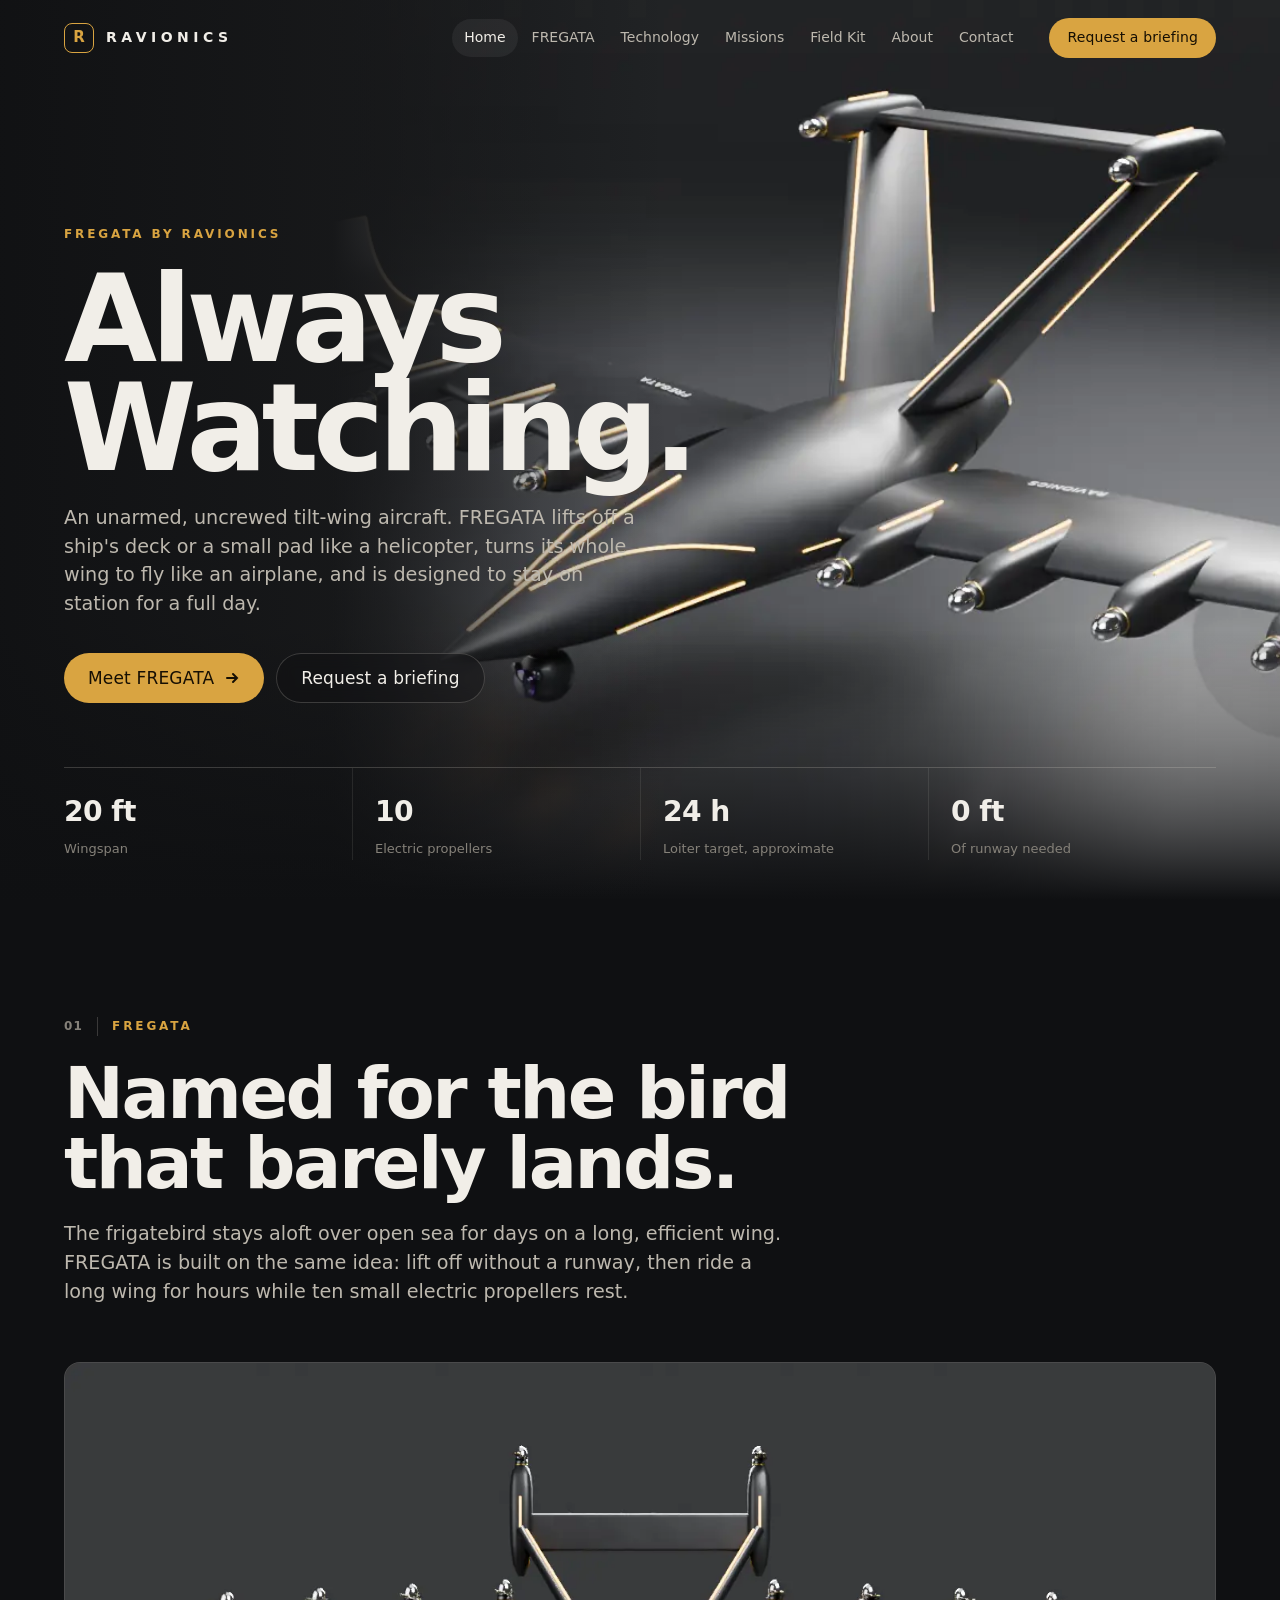
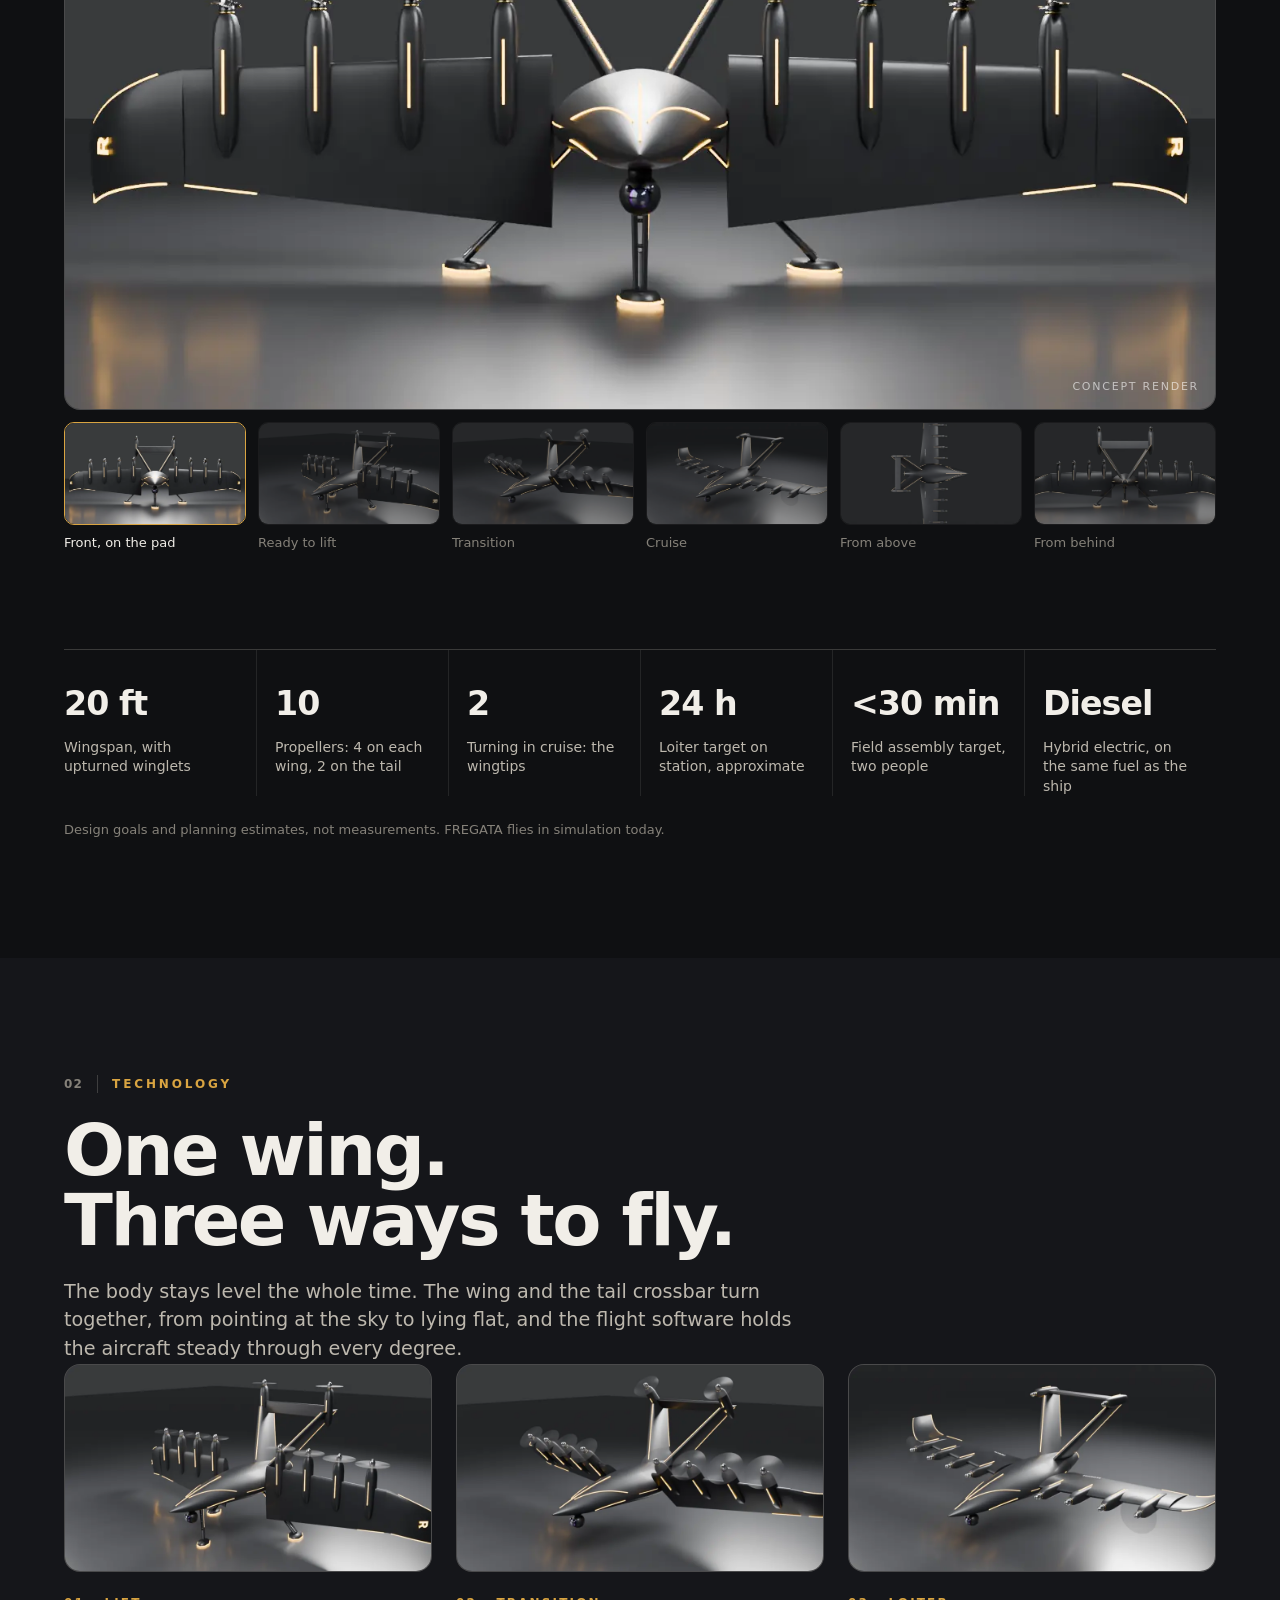
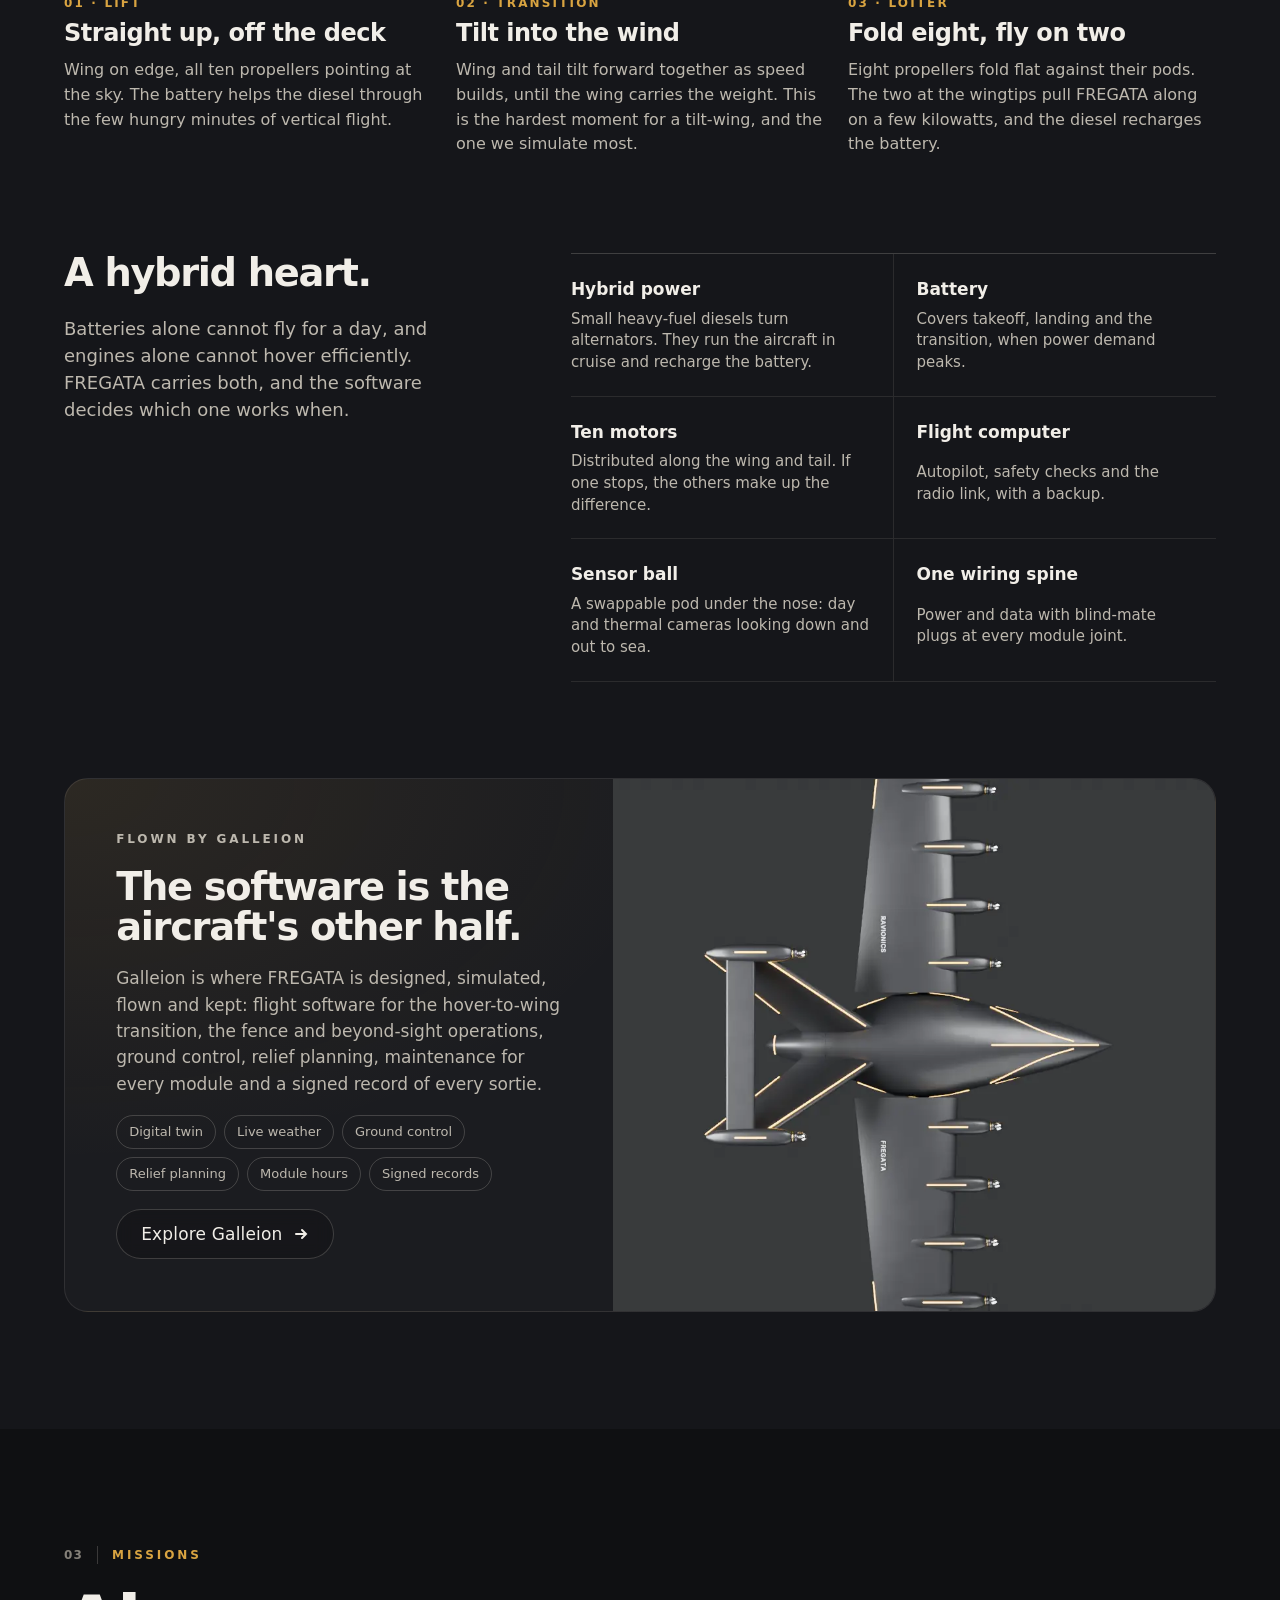
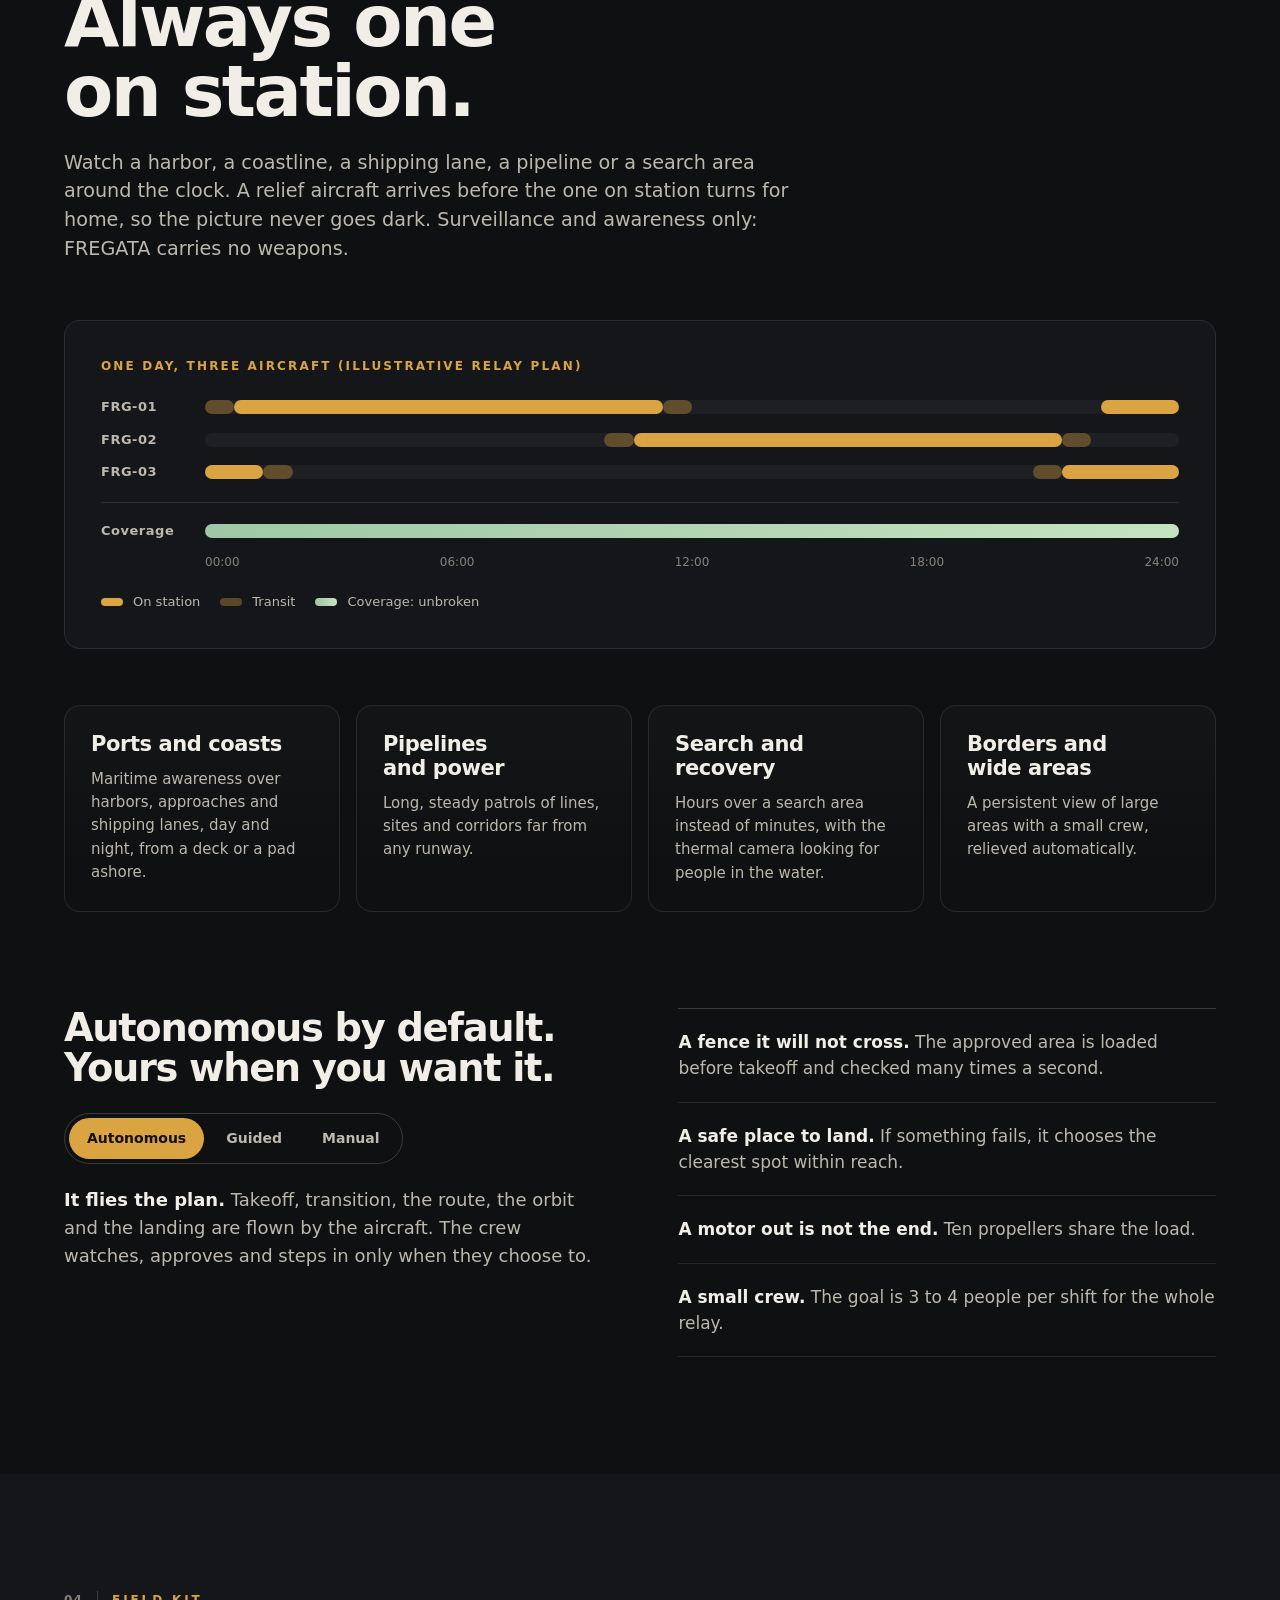
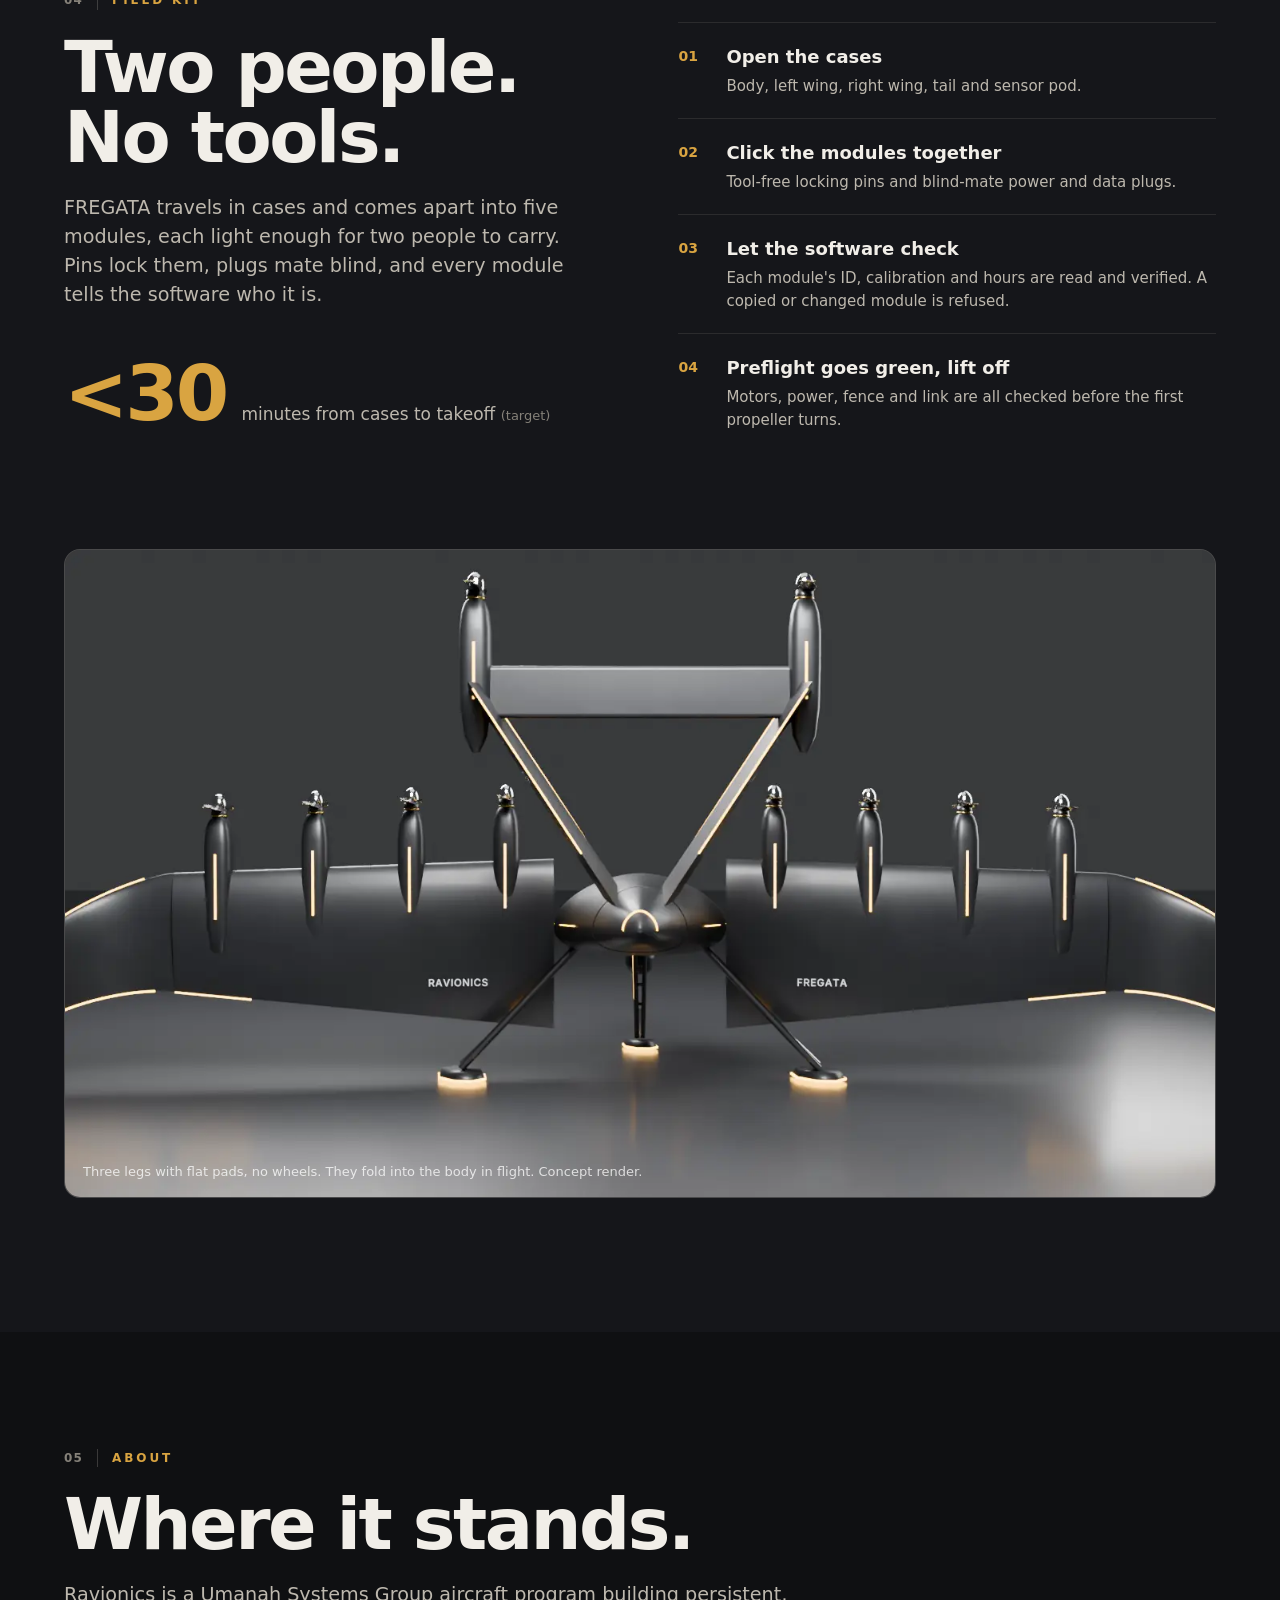
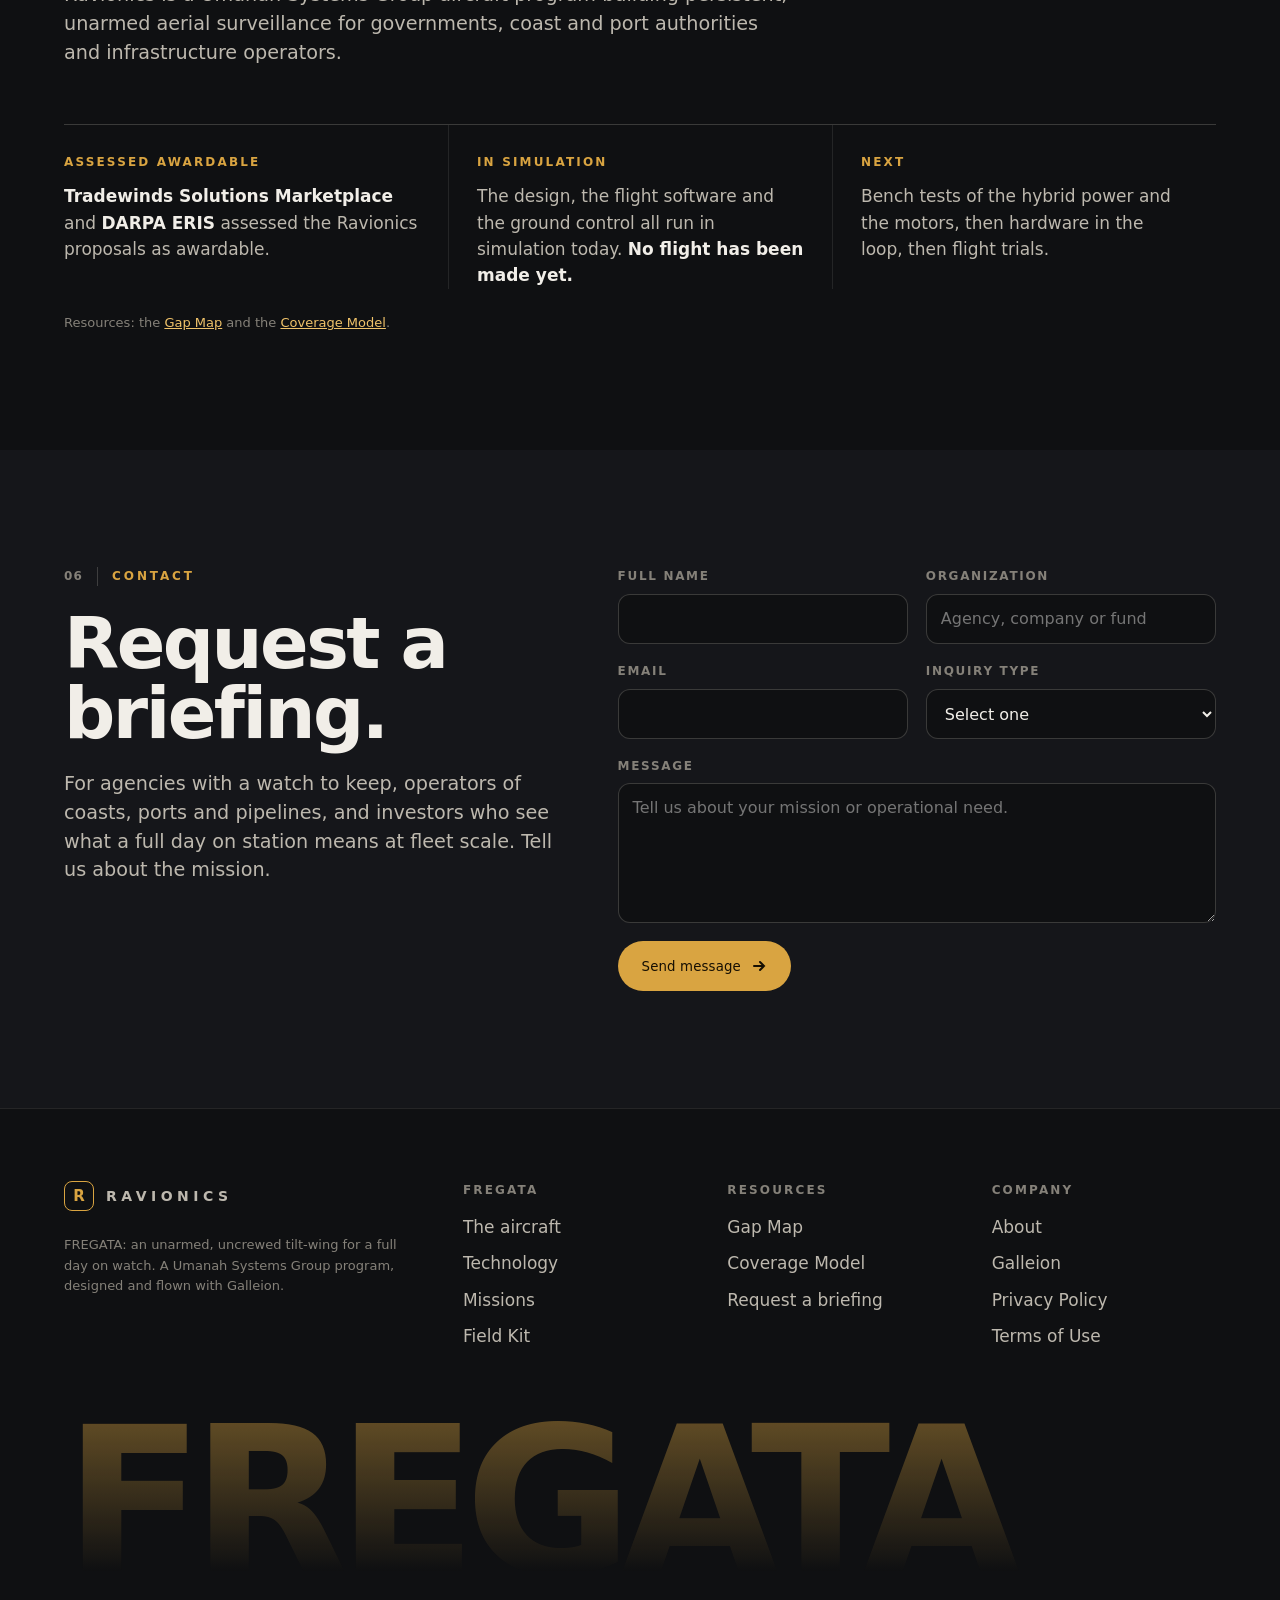
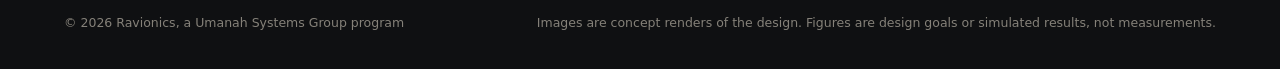
==== commit a6209e33: "Rebuild ravionics.com around FREGATA New homepage for FREGATA, the approved tilt-wing look: concept " ====
--- a/index.html
+++ b/index.html
@@ -3,19 +3,20 @@
 <head>
 <meta charset="utf-8">
 <meta name="viewport" content="width=device-width, initial-scale=1, viewport-fit=cover">
-<title>Ravionics | A full day on watch</title>
-<meta name="description" content="Ravionics is an uncrewed hybrid tilt-wing aircraft. It takes off like a helicopter from a deck or a pad, flies on its wing, and is designed to stay on station for 24 hours.">
-<meta name="theme-color" content="#04060a">
+<title>Ravionics | FREGATA. Always Watching.</title>
+<meta name="description" content="FREGATA by Ravionics is an unarmed, uncrewed tilt-wing aircraft for surveillance. It lifts off a deck or a small pad, turns its wing to fly like an airplane, and is designed to stay on station for a full day.">
+<meta name="theme-color" content="#0f1012">
 <link rel="icon" href="/favicon.svg" type="image/svg+xml">
 <link rel="preload" href="/assets/fonts/hanken-grotesk-latin-600-normal.woff2" as="font" type="font/woff2" crossorigin>
-<link rel="stylesheet" href="/r.css?v=f0b22a210b">
-<script type="module" src="/r.js?v=eb7be01d9f"></script>
-<meta property="og:title" content="Ravionics: a full day on watch">
-<meta property="og:description" content="An uncrewed hybrid tilt-wing designed to stay on station for 24 hours. Takes off from a deck, flies on its wing.">
+<link rel="preload" href="/assets/fregata/cruise_34.webp" as="image" type="image/webp">
+<link rel="stylesheet" href="/r.css?v=6b65c7f318">
+<script type="module" src="/r.js?v=63760496a5"></script>
 <meta property="og:type" content="website">
 <meta property="og:url" content="https://ravionics.com/">
 <meta property="og:site_name" content="Ravionics">
-<meta property="og:image" content="https://ravionics.com/og-image.png">
+<meta property="og:title" content="FREGATA by Ravionics. Always Watching.">
+<meta property="og:description" content="An unarmed, uncrewed tilt-wing designed to stay on station for a full day. Takes off from a deck, flies on its wing.">
+<meta property="og:image" content="https://ravionics.com/og-fregata.jpg">
 <meta property="og:image:width" content="1200">
 <meta property="og:image:height" content="630">
 <meta name="twitter:card" content="summary_large_image">
@@ -23,218 +24,224 @@
 </head>
 <body>
 <a class="skip" href="#main">Skip to content</a>
+
 <header class="top"><div class="wrap bar">
-<a class="mark" href="#top" aria-label="Ravionics, back to the top"><svg viewBox="0 0 34 20" fill="none" stroke="currentColor" stroke-width="1.8" stroke-linecap="round" aria-hidden="true"><path d="M2 10h30"/><path d="M17 3v14"/><circle cx="4" cy="10" r="2.4"/><circle cx="30" cy="10" r="2.4"/><path d="M12 15.5h10"/></svg><span>RAVIONICS</span></a>
-<nav id="nav" aria-label="Sections"><a href="#aircraft">Aircraft</a><a href="#flight">Flight</a><a href="#inside">Inside</a><a href="#mission">Mission</a><a href="#control">Control</a><a href="#software">Software</a><a href="/ravionics-infographic.html">Resources</a><a href="#contact">Contact</a></nav>
-<a class="btn solid sm" href="#contact">Request a briefing <svg viewBox="0 0 16 16" fill="none" stroke="currentColor" stroke-width="2" stroke-linecap="round" aria-hidden="true"><path d="M3 8h10M9 4l4 4-4 4"/></svg></a>
-<button class="burger" type="button" aria-label="Open the menu" aria-expanded="false" aria-controls="nav"><svg viewBox="0 0 20 20" fill="none" stroke="currentColor" stroke-width="1.8" aria-hidden="true"><path d="M3 6h14M3 10h14M3 14h14"/></svg></button>
+  <a class="mark" href="#top" aria-label="Ravionics, back to the top"><b>R</b><span>RAVIONICS</span></a>
+  <nav id="nav" aria-label="Sections">
+    <a href="#top">Home</a><a href="#fregata">FREGATA</a><a href="#technology">Technology</a><a href="#missions">Missions</a><a href="#fieldkit">Field Kit</a><a href="#about">About</a><a href="#contact">Contact</a>
+  </nav>
+  <a class="btn solid sm cta" href="#contact">Request a briefing</a>
+  <button class="burger" type="button" aria-label="Open the menu" aria-expanded="false" aria-controls="nav"><i></i><i></i><i></i></button>
 </div></header>
+
 <main id="main">
 
-<span id="hero" class="anchor"></span><section class="hero" id="top" aria-labelledby="hero-h">
-  <div class="stage"><div class="v3d herov" data-v3d="{&quot;model&quot;:&quot;ravionics&quot;,&quot;mode&quot;:&quot;drive&quot;,&quot;yaw&quot;:0.95,&quot;pitch&quot;:0.22,&quot;tilt&quot;:90,&quot;fold&quot;:0,&quot;zoom&quot;:1}" role="img" aria-label="Ravionics drawn as a gold x-ray: it lifts off with ten propellers, tilts its wing forward and cruises on two"><img class="poster" src="/assets/poster/ravionics.webp" alt="" decoding="async"></div></div>
-  <div class="wrap copy">
-    <div>
-      <p class="eyebrow fade">Uncrewed hybrid tilt-wing</p>
-      <h1 id="hero-h" class="mt-m"><span class="l"><span>A full day</span></span><span class="l"><span>on watch.</span></span></h1>
-      <p class="lead fade mt-m">Ravionics lifts off a ship's deck or a small pad like a helicopter, then tilts its wing and flies like an airplane. It is designed to stay on station for 24 hours, with no runway and a small crew.</p>
-      <div class="acts fade mt-m"><a class="btn solid" href="#film">Watch it fly <svg viewBox="0 0 16 16" fill="none" stroke="currentColor" stroke-width="2" stroke-linecap="round" aria-hidden="true"><path d="M3 8h10M9 4l4 4-4 4"/></svg></a><a class="btn ghost" href="#aircraft">The aircraft</a></div>
-    </div>
-    <aside class="hud fade" aria-label="Live readout of the 3D aircraft above">
-      <div class="row"><span class="k">Phase</span><span class="v" data-hud="phase">Vertical takeoff</span></div>
-      <div class="row"><span class="k">Wing tilt</span><span class="v" data-hud="tilt">90°</span></div>
-      <div class="gauge"><i data-hud="tiltbar" style="--g:1"></i></div>
-      <div class="row"><span class="k">Propellers</span><span class="pips" data-hud="pips"><i class="on" data-tip="1"></i><i class="on"></i><i class="on"></i><i class="on"></i><i class="on"></i><i class="on"></i><i class="on"></i><i class="on" data-tip="1"></i><i class="on"></i><i class="on"></i></span></div>
-      <div class="row"><span class="k">Power, est.</span><span class="v" data-hud="power">about 20 kW</span></div>
-      <p class="tag">Planning estimates for the reference design, from the simulator.</p>
-    </aside>
-  </div>
-  <span class="scrollcue" aria-hidden="true"></span>
+<span id="hero" class="anchor"></span>
+<section class="hero" id="top" aria-labelledby="hero-h">
+  <picture class="hero-img">
+    <source media="(max-width: 700px)" srcset="/assets/fregata/cruise_34-900.webp">
+    <img src="/assets/fregata/cruise_34.webp" alt="FREGATA in cruise: a graphite tilt-wing aircraft with thin gold light lines, wing flat, a camera ball under its nose" width="1440" height="810" fetchpriority="high">
+  </picture>
+  <div class="hero-shade" aria-hidden="true"></div>
+  <div class="wrap hero-in">
+    <p class="eyebrow fade">FREGATA by Ravionics</p>
+    <h1 id="hero-h" class="fade">Always<br>Watching.</h1>
+    <p class="lead fade">An unarmed, uncrewed tilt-wing aircraft. FREGATA lifts off a ship's deck or a small pad like a helicopter, turns its whole wing to fly like an airplane, and is designed to stay on station for a full day.</p>
+    <div class="acts fade"><a class="btn solid" href="#fregata">Meet FREGATA <svg viewBox="0 0 16 16" aria-hidden="true"><path d="M3 8h10M9 4l4 4-4 4"/></svg></a><a class="btn ghost" href="#contact">Request a briefing</a></div>
+  </div>
+  <div class="wrap fade hero-foot"><div class="hero-strip" aria-label="Key figures, design goals">
+    <div><b>20 ft</b><span>Wingspan</span></div>
+    <div><b>10</b><span>Electric propellers</span></div>
+    <div><b>24 h</b><span>Loiter target, approximate</span></div>
+    <div><b>0 ft</b><span>Of runway needed</span></div>
+  </div></div>
 </section>
 
-<span id="about" class="anchor"></span><span id="platform" class="anchor"></span><section id="aircraft" class="sec" aria-labelledby="ac-h"><div class="wrap">
-  <div class="head" data-in><div><p class="eyebrow">The aircraft</p><h2 id="ac-h" class="mt-m">Small enough to carry.<br><span class="dim">Built to stay up.</span></h2></div>
-  <p class="lead">Ten electric propellers for the hover, a long wing for the cruise and a diesel hybrid at its heart. One aircraft, three ways of flying, and nothing that needs a runway.</p></div>
+<span id="platform" class="anchor"></span>
+<section id="fregata" class="sec" aria-labelledby="fr-h"><div class="wrap">
+  <div class="head" data-in>
+    <p class="eyebrow"><i>01</i> FREGATA</p>
+    <h2 id="fr-h">Named for the bird<br>that barely lands.</h2>
+    <p class="lead">The frigatebird stays aloft over open sea for days on a long, efficient wing. FREGATA is built on the same idea: lift off without a runway, then ride a long wing for hours while ten small electric propellers rest.</p>
+  </div>
+
+  <div class="viewer mt-l" data-in>
+    <div class="stage" data-viewer>
+      <figure class="on" data-view="hover_front"><img src="/assets/fregata/hover_front.webp" alt="FREGATA from the front, standing on three gold-rimmed pads, wing turned on edge with eight propellers pointing up and two more above the tail" width="1440" height="810" loading="lazy"></figure>
+      <figure data-view="hover_34"><img src="/assets/fregata/hover_34.webp" alt="FREGATA from the front quarter in hover pose, wing on edge, all ten propellers on top" width="1440" height="810" loading="lazy"></figure>
+      <figure data-view="transition_34"><img src="/assets/fregata/transition_34.webp" alt="FREGATA halfway through the switch, wing tilted about 45 degrees, all ten propellers spinning" width="1440" height="810" loading="lazy"></figure>
+      <figure data-view="cruise_34"><img src="/assets/fregata/cruise_34.webp" alt="FREGATA in cruise, wing flat, only the two wingtip propellers spinning" width="1440" height="810" loading="lazy"></figure>
+      <figure data-view="cruise_top"><img src="/assets/fregata/cruise_top.webp" alt="FREGATA from directly above in cruise, long straight wing with four pods per side and a crossbar tail with two pods" width="1440" height="810" loading="lazy"></figure>
+      <figure data-view="rear"><img src="/assets/fregata/rear.webp" alt="FREGATA from behind, standing on its pads, RAVIONICS on the left wing and FREGATA on the right" width="1440" height="810" loading="lazy"></figure>
+      <p class="tag">Concept render</p>
+    </div>
+    <div class="thumbs" role="group" aria-label="Choose a view">
+      <button type="button" aria-pressed="true" data-show="hover_front"><img src="/assets/fregata/hover_front-900.webp" alt="" loading="lazy"><span>Front, on the pad</span></button>
+      <button type="button" aria-pressed="false" data-show="hover_34"><img src="/assets/fregata/hover_34-900.webp" alt="" loading="lazy"><span>Ready to lift</span></button>
+      <button type="button" aria-pressed="false" data-show="transition_34"><img src="/assets/fregata/transition_34-900.webp" alt="" loading="lazy"><span>Transition</span></button>
+      <button type="button" aria-pressed="false" data-show="cruise_34"><img src="/assets/fregata/cruise_34-900.webp" alt="" loading="lazy"><span>Cruise</span></button>
+      <button type="button" aria-pressed="false" data-show="cruise_top"><img src="/assets/fregata/cruise_top-900.webp" alt="" loading="lazy"><span>From above</span></button>
+      <button type="button" aria-pressed="false" data-show="rear"><img src="/assets/fregata/rear-900.webp" alt="" loading="lazy"><span>From behind</span></button>
+    </div>
+  </div>
+
   <div class="specs mt-xl" data-in>
-    <div><div class="n">20<small>ft</small></div><div class="c">Wingspan</div></div>
-    <div><div class="n">275<small>lb</small></div><div class="c">Takeoff weight target</div></div>
-    <div><div class="n">10</div><div class="c">Propellers: 8 on the wing, 2 on the tail</div></div>
-    <div><div class="n">2</div><div class="c">Turning in cruise: the wingtips</div></div>
-    <div><div class="n">24<small>h</small></div><div class="c">Loiter target, on station</div></div>
-    <div><div class="n">&lt;30<small>min</small></div><div class="c">Field assembly target, two people</div></div>
-  </div>
-  <p class="note mt-m">Design goals and planning estimates for the reference aircraft, not measurements. Ravionics flies in simulation today.</p>
-</div></section>
-
-<section id="film" aria-label="Film: Ravionics from hover to cruise"><div class="cinema" data-in>
-  <figure class="film "><video class="loop" muted loop playsinline preload="none" poster="/assets/video/ravionics-film-poster.webp?v=1ir4" aria-label="Concept animation: Ravionics hovers on ten propellers, tilts its wing and tail forward, folds eight propellers flat and cruises on the two at the wingtips"><source src="/assets/video/ravionics-film.webm?v=1gi56" type="video/webm"><source src="/assets/video/ravionics-film.mp4?v=19yfr" type="video/mp4"></video><figcaption>Hover, transition, cruise. Concept animation from the design model.</figcaption></figure>
-</div></section>
-
-<section class="flight" id="flight" aria-labelledby="fl-h"><div class="stick">
-  <div class="v3d " data-v3d="{&quot;model&quot;:&quot;ravionics&quot;,&quot;mode&quot;:&quot;drive&quot;,&quot;yaw&quot;:1.1,&quot;pitch&quot;:0.3,&quot;tilt&quot;:90,&quot;fold&quot;:0,&quot;zoom&quot;:1,&quot;lit&quot;:[]}" role="img" aria-label="Ravionics in 3D, flying the four phases of a sortie as you scroll"><img class="poster" src="/assets/poster/cycle.webp" alt="" decoding="async" loading="lazy"></div>
-  <div class="steps">
-    <p class="eyebrow label" id="fl-h">One sortie, in four phases</p>
-    <div class="meter" aria-hidden="true"><span>Tilt <b data-fl="tilt">90°</b></span><span>Turning <b data-fl="props">10 of 10</b></span><span>Power <b data-fl="power">about 20 kW</b></span></div>
-    <div class="step on" data-step="0"><span class="i">01</span><h3>Lift off a deck</h3><p>Wing and tail point straight up. All ten propellers lift the aircraft off a pad or a moving deck, the battery helping the diesel through the peak.</p></div>
-    <div class="step" data-step="1"><span class="i">02</span><h3>Tilt into the wind</h3><p>Wing and tail tilt forward together as speed builds, until the wing takes the weight. The flight software holds it steady the whole way.</p></div>
-    <div class="step" data-step="2"><span class="i">03</span><h3>Fold and cruise</h3><p>Eight propellers fold flat against their pods. The two at the wingtips pull the aircraft along, and the diesel recharges the battery.</p></div>
-    <div class="step" data-step="3"><span class="i">04</span><h3>Loiter all day</h3><p>On station it needs only a few kilowatts, a fraction of the hover power. That is what makes a full day in the air possible.</p></div>
-    <div class="bar" aria-hidden="true"><i></i></div>
-  </div>
-</div></section>
-
-<section id="inside" class="sec" aria-labelledby="in-h"><div class="wrap">
-  <div class="head" data-in><div><p class="eyebrow">Inside</p><h2 id="in-h" class="mt-m">A hybrid heart.</h2></div>
-  <p class="lead">Batteries alone cannot fly for a day, and engines alone cannot hover efficiently. Ravionics carries both, and the software decides which one works when. Pick a system to light it up.</p></div>
-  <div class="inside mt-xl" data-in>
-    <div class="v3d insidev" data-v3d="{&quot;model&quot;:&quot;ravionics&quot;,&quot;mode&quot;:&quot;orbit&quot;,&quot;yaw&quot;:1.05,&quot;pitch&quot;:0.3,&quot;tilt&quot;:0,&quot;fold&quot;:1,&quot;zoom&quot;:1.55,&quot;lit&quot;:&quot;all&quot;}" role="img" aria-label="Ravionics in x-ray, with the chosen system lit in green"><img class="poster" src="/assets/poster/ravionics-inside.webp" alt="" decoding="async" loading="lazy"></div>
-    <div class="syslist" role="group" aria-label="Systems">
-      <button type="button" data-sys="power" aria-pressed="false"><span class="d">01</span><span class="t">Hybrid power</span><span class="s">Two heavy-fuel diesels turn alternators. They run the aircraft in cruise and recharge the battery.</span></button>
-      <button type="button" data-sys="batt" aria-pressed="false"><span class="d">02</span><span class="t">Battery</span><span class="s">Covers the short, hungry minutes of vertical takeoff, landing and transition.</span></button>
-      <button type="button" data-sys="fuel" aria-pressed="false"><span class="d">03</span><span class="t">Fuel</span><span class="s">Diesel or jet fuel, the same as the ship or the base it flies from, sized for a long day.</span></button>
-      <button type="button" data-sys="fc" aria-pressed="false"><span class="d">04</span><span class="t">Flight computer</span><span class="s">Runs the autopilot, the safety checks and the radio link, with a backup.</span></button>
-      <button type="button" data-sys="payload" aria-pressed="false"><span class="d">05</span><span class="t">Sensor ball</span><span class="s">A swappable payload pod: day and thermal cameras looking down and out to sea.</span></button>
-      <button type="button" data-sys="harness" aria-pressed="false"><span class="d">06</span><span class="t">Power and data wiring</span><span class="s">One spine of power and data, with blind-mate plugs at every module joint.</span></button>
-    </div>
-  </div>
-  <div class="mt-l" data-in><figure class="film "><video class="loop" muted loop playsinline preload="none" poster="/assets/video/power-closeup-poster.webp?v=1u4a" aria-label="Close-up film of the hybrid core in x-ray: diesels, alternators, battery and blue wiring pulses, as the propellers fold for cruise"><source src="/assets/video/power-closeup.webm?v=2c33c" type="video/webm"><source src="/assets/video/power-closeup.mp4?v=1yu7o" type="video/mp4"></video><figcaption>The hybrid core, close up. Concept animation from the design model.</figcaption></figure></div>
-</div></section>
-
-<section id="assembly" class="sec" style="background:var(--bg2)" aria-labelledby="as-h"><div class="wrap">
-  <div class="head" data-in><div><p class="eyebrow">From the box to the station</p><h2 id="as-h" class="mt-m">Two people.<br><span class="dim">No tools.</span></h2></div>
-  <p class="lead">Ravionics travels in cases and comes apart into five modules, each light enough for two people to carry. Pins lock them, plugs mate blind, and every module tells the software who it is.</p></div>
-  <div class="assembly mt-xl">
-    <div data-in><figure class="film "><video class="loop" muted loop playsinline preload="none" poster="/assets/video/box-station-poster.webp?v=1c8o" aria-label="Film: the cases open, the wing and tail join the fuselage, a tablet runs the preflight until it is all green, then the aircraft lifts off, tilts its wing and flies out to its station"><source src="/assets/video/box-station.webm?v=2j5v3" type="video/webm"><source src="/assets/video/box-station.mp4?v=2nvq3" type="video/mp4"></video><figcaption>From the cases to the station in 24 seconds. Simulated, drawn from the design model.</figcaption></figure></div>
+    <div><b>20 ft</b><p>Wingspan, with upturned winglets</p></div>
+    <div><b>10</b><p>Propellers: 4 on each wing, 2 on the tail</p></div>
+    <div><b>2</b><p>Turning in cruise: the wingtips</p></div>
+    <div><b>24 h</b><p>Loiter target on station, approximate</p></div>
+    <div><b>&lt;30 min</b><p>Field assembly target, two people</p></div>
+    <div><b>Diesel</b><p>Hybrid electric, on the same fuel as the ship</p></div>
+  </div>
+  <p class="note mt-m">Design goals and planning estimates, not measurements. FREGATA flies in simulation today.</p>
+</div></section>
+
+<section id="technology" class="sec alt" aria-labelledby="te-h"><div class="wrap">
+  <div class="head" data-in>
+    <p class="eyebrow"><i>02</i> Technology</p>
+    <h2 id="te-h">One wing.<br>Three ways to fly.</h2>
+    <p class="lead">The body stays level the whole time. The wing and the tail crossbar turn together, from pointing at the sky to lying flat, and the flight software holds the aircraft steady through every degree.</p>
+  </div>
+  <ol class="modes3 mt-l">
+    <li data-in><figure><img src="/assets/fregata/hover_34-900.webp" alt="Hover pose, wing on edge, propellers up" width="900" height="506" loading="lazy"></figure><p class="k">01 · Lift</p><h3>Straight up, off the deck</h3><p>Wing on edge, all ten propellers pointing at the sky. The battery helps the diesel through the few hungry minutes of vertical flight.</p></li>
+    <li data-in><figure><img src="/assets/fregata/transition_34-900.webp" alt="Transition, wing at about 45 degrees" width="900" height="506" loading="lazy"></figure><p class="k">02 · Transition</p><h3>Tilt into the wind</h3><p>Wing and tail tilt forward together as speed builds, until the wing carries the weight. This is the hardest moment for a tilt-wing, and the one we simulate most.</p></li>
+    <li data-in><figure><img src="/assets/fregata/cruise_34-900.webp" alt="Cruise, wing flat, wingtip propellers spinning" width="900" height="506" loading="lazy"></figure><p class="k">03 · Loiter</p><h3>Fold eight, fly on two</h3><p>Eight propellers fold flat against their pods. The two at the wingtips pull FREGATA along on a few kilowatts, and the diesel recharges the battery.</p></li>
+  </ol>
+
+  <div class="split mt-xl">
     <div data-in>
-      <div class="clock"><span class="n">&lt;30</span><span class="u">minutes, cases to takeoff (target)</span></div>
-      <ol class="timeline">
-        <li><b>Open the cases</b><span>Body, two wings, tail and payload pod.</span></li>
-        <li><b>Click the modules together</b><span>Tool-free pins and blind-mate power and data plugs.</span></li>
-        <li><b>Let the software check</b><span>Each module's ID, calibration and hours are read and verified. A copied or changed module is refused.</span></li>
-        <li><b>Preflight goes green, lift off</b><span>Motors, power, fence and link all checked before the first propeller turns.</span></li>
-      </ol>
-    </div>
-  </div>
-</div></section>
-
-<section id="transition" class="sec" aria-labelledby="tr-h"><div class="wrap">
-  <div class="head" data-in><div><p class="eyebrow">Try it</p><h2 id="tr-h" class="mt-m">Tilt the wing yourself.</h2></div>
-  <p class="lead">The hardest moment for a tilt-wing is the change from hover to flight. Drag the wing and watch what the aircraft does with its propellers and its power.</p></div>
-  <div class="tryit mt-xl" data-in>
-    <div class="v3d tryv" data-v3d="{&quot;model&quot;:&quot;ravionics&quot;,&quot;mode&quot;:&quot;drive&quot;,&quot;yaw&quot;:0.85,&quot;pitch&quot;:0.26,&quot;tilt&quot;:90,&quot;fold&quot;:0,&quot;zoom&quot;:1.05,&quot;lit&quot;:[&quot;power&quot;,&quot;batt&quot;,&quot;harness&quot;]}" role="img" aria-label="Ravionics in 3D, its wing set by the slider beside it"><img class="poster" src="/assets/poster/live.webp" alt="" decoding="async" loading="lazy"></div>
-    <div class="ctl">
-      <div><label for="tilt">Wing and tail tilt</label><div class="deg mt-s" data-live="deg" aria-live="polite">90°</div></div>
-      <div><input id="tilt" type="range" min="0" max="90" step="1" value="90" aria-describedby="tilt-ends"><div class="ends" id="tilt-ends"><span>0°, cruise</span><span>90°, hover</span></div></div>
-      <dl>
-        <dt>Flying</dt><dd data-live="mode">Hover</dd>
-        <dt>Propellers turning</dt><dd data-live="props">10 of 10</dd>
-        <dt>Power draw, est.</dt><dd data-live="power">about 20 kW</dd>
-        <dt>Power from</dt><dd data-live="source">battery helps the diesel</dd>
-      </dl>
-      <p class="note">Planning estimates for the reference aircraft, from the simulator.</p>
-    </div>
-  </div>
-</div></section>
-
-<span id="markets" class="anchor"></span><span id="gap" class="anchor"></span><section id="mission" class="sec" style="background:var(--bg2)" aria-labelledby="mi-h"><div class="wrap">
-  <div class="head" data-in><div><p class="eyebrow">The mission</p><h2 id="mi-h" class="mt-m">Always one<br>on station.</h2></div>
-  <p class="lead">Maritime domain awareness: watch a harbor, a coastline, a shipping lane or a search area around the clock. A relief aircraft arrives before the one on station turns for home, so the picture never goes dark.</p></div>
-  <div class="relay mt-xl" data-in aria-label="A day of relief: three aircraft overlap so one is always on station">
-    <p class="note">One day, three aircraft, planned from real fuel (simulated)</p>
-    <div class="lanes" data-relay>
-      <div class="lane"><span class="nm">RAV-01</span><i class="s tr" style="left:0%;width:4%"></i><i class="s" style="left:4%;width:46%"></i><i class="s tr" style="left:50%;width:4%"></i></div>
-      <div class="lane"><span class="nm">RAV-02</span><i class="s tr" style="left:42%;width:4%"></i><i class="s" style="left:46%;width:46%"></i><i class="s tr" style="left:92%;width:4%"></i></div>
-      <div class="lane"><span class="nm">RAV-03</span><i class="s" style="left:0%;width:6%"></i><i class="s tr" style="left:6%;width:4%"></i><i class="s tr" style="left:84%;width:4%"></i><i class="s" style="left:88%;width:12%"></i></div>
-      <span class="now" aria-hidden="true"></span>
-    </div>
-    <div class="cov" aria-hidden="true"><i></i></div>
-    <div class="hours" aria-hidden="true"><span>00:00</span><span>06:00</span><span>12:00</span><span>18:00</span><span>24:00</span></div>
-    <div class="key"><span><i style="background:rgba(242,185,80,.5)"></i>On station</span><span><i style="background:rgba(169,196,224,.3)"></i>Transit out or home</span><span><i style="background:var(--sys)"></i>Coverage: unbroken</span></div>
-  </div>
-  <div class="cards mt-l">
-    <div class="card" data-in><div class="big">3 to 4</div><p>People per shift is the crew goal. The aircraft flies itself; people supervise, decide and keep the record.</p></div>
-    <div class="card" data-in><div class="big">Deck</div><p>Takes off and lands vertically on a ship's deck or a small pad ashore. No runway, no catapult, no net.</p></div>
-    <div class="card" data-in><div class="big">Fleet</div><p>Planned to scale from one aircraft to hundreds, each one scheduled, relieved and maintained by the same software.</p></div>
-  </div>
-  <div class="band mt-l">
-    <div data-in><figure class="film "><video class="loop" muted loop playsinline preload="none" poster="/assets/video/layer-fleet-poster.webp?v=bs4" aria-label="Film: three Ravionics aircraft circle the same station, linked to a ground station, so one is always overhead"><source src="/assets/video/layer-fleet.webm?v=envv" type="video/webm"><source src="/assets/video/layer-fleet.mp4?v=bo76" type="video/mp4"></video><figcaption>Three aircraft share one station. Simulated.</figcaption></figure></div>
-    <div data-in><figure class="film "><video class="loop" muted loop playsinline preload="none" poster="/assets/video/layer-sensing-poster.webp?v=wim" aria-label="Film: the sensor ball looks down through haze; a thermal picture is cleared and features are tracked"><source src="/assets/video/layer-sensing.webm?v=ifdr" type="video/webm"><source src="/assets/video/layer-sensing.mp4?v=ha3s" type="video/mp4"></video><figcaption>Seeing through haze: thermal picture, cleared and tracked. Simulated.</figcaption></figure></div>
-  </div>
-</div></section>
-
-<section id="control" class="sec" aria-labelledby="co-h"><div class="wrap">
-  <div class="control">
-    <div data-in>
-      <p class="eyebrow">Control</p><h2 id="co-h" class="mt-m">Autonomous by default.<br><span class="dim">Yours when you want it.</span></h2>
-      <div class="modes mt-l" role="tablist" aria-label="Control levels">
-        <button role="tab" id="m-auto" aria-selected="true" aria-controls="p-auto">Autonomous</button>
-        <button role="tab" id="m-guided" aria-selected="false" aria-controls="p-guided" tabindex="-1">Guided</button>
-        <button role="tab" id="m-manual" aria-selected="false" aria-controls="p-manual" tabindex="-1">Manual</button>
-      </div>
-      <div class="modepanel" role="tabpanel" id="p-auto" aria-labelledby="m-auto"><h3>It flies the plan.</h3><p>Takeoff, transition, the route, the orbit and the landing are flown by the aircraft. The crew watches, approves and steps in only when they choose to.</p></div>
-      <div class="modepanel" role="tabpanel" id="p-guided" aria-labelledby="m-guided" hidden><h3>Point, and it goes.</h3><p>Tap a new orbit, a new heading or a new height. The aircraft works out how to get there safely and tells you before it does.</p></div>
-      <div class="modepanel" role="tabpanel" id="p-manual" aria-labelledby="m-manual" hidden><h3>Hands on the sticks.</h3><p>A pilot can always take direct control. If the link drops, the aircraft does not wait: it takes back over, holds safe and heads for its planned recovery.</p></div>
-      <ul class="ticks">
-        <li><span><b>A fence it will not cross.</b> The approved area is loaded before takeoff and checked many times a second.</span></li>
-        <li><span><b>A safe place to land.</b> If something fails, it chooses the clearest spot within reach.</span></li>
-        <li><span><b>A motor out is not the end.</b> Ten propellers share the load, and the rest make up for one that stops.</span></li>
-      </ul>
-    </div>
-    <div data-in><figure class="film "><video class="loop" muted loop playsinline preload="none" poster="/assets/video/layer-safety-poster.webp?v=bis" aria-label="Film: Ravionics reaches the red boundary of its approved area and turns back, then picks the green landing spot from several"><source src="/assets/video/layer-safety.webm?v=imcb" type="video/webm"><source src="/assets/video/layer-safety.mp4?v=j3el" type="video/mp4"></video><figcaption>Reaching the fence and turning back, then choosing where to land. Simulated.</figcaption></figure></div>
-  </div>
-</div></section>
-
-<section id="software" class="sec" style="padding-top:0" aria-labelledby="sw-h"><div class="wrap">
-  <div class="soft" data-in>
+      <h3 class="h3">A hybrid heart.</h3>
+      <p class="lead sm">Batteries alone cannot fly for a day, and engines alone cannot hover efficiently. FREGATA carries both, and the software decides which one works when.</p>
+    </div>
+    <ul class="systems" data-in>
+      <li><b>Hybrid power</b><span>Small heavy-fuel diesels turn alternators. They run the aircraft in cruise and recharge the battery.</span></li>
+      <li><b>Battery</b><span>Covers takeoff, landing and the transition, when power demand peaks.</span></li>
+      <li><b>Ten motors</b><span>Distributed along the wing and tail. If one stops, the others make up the difference.</span></li>
+      <li><b>Flight computer</b><span>Autopilot, safety checks and the radio link, with a backup.</span></li>
+      <li><b>Sensor ball</b><span>A swappable pod under the nose: day and thermal cameras looking down and out to sea.</span></li>
+      <li><b>One wiring spine</b><span>Power and data with blind-mate plugs at every module joint.</span></li>
+    </ul>
+  </div>
+
+  <div class="soft mt-xl" data-in>
     <div class="txt">
       <p class="eyebrow">Flown by Galleion</p>
-      <h2 id="sw-h" style="font-size:clamp(34px,4vw,58px)">The software is the aircraft's other half.</h2>
-      <p class="lead" style="font-size:18px">Galleion is where Ravionics is designed, simulated, flown and kept. Flight software for the hover-to-wing transition, the fence and beyond-sight operations; ground control; relief planning; maintenance for every module; and a signed record of every sortie.</p>
-      <div class="pills"><span>Design</span><span>Digital twin</span><span>Live weather</span><span>Ground control</span><span>Relief planning</span><span>Module hours</span><span>Signed records</span></div>
-      <div class="acts" style="display:flex;gap:12px;flex-wrap:wrap"><a class="btn solid" href="https://galleion.umanahsystems.com/">Explore Galleion <svg viewBox="0 0 16 16" fill="none" stroke="currentColor" stroke-width="2" stroke-linecap="round" aria-hidden="true"><path d="M3 8h10M9 4l4 4-4 4"/></svg></a><a class="btn ghost" href="https://galleion.umanahsystems.com/login/">Sign in</a></div>
-    </div>
-    <figure class="film "><video class="loop" muted loop playsinline preload="none" poster="/assets/video/layer-positioning-poster.webp?v=ur4" aria-label="Film: Ravionics hovers over a landing pad and fixes its position from satellites and ground markers before touching down"><source src="/assets/video/layer-positioning.webm?v=ki7s" type="video/webm"><source src="/assets/video/layer-positioning.mp4?v=jcnn" type="video/mp4"></video></figure>
-  </div>
-</div></section>
-
-<section class="sec" style="padding-top:0" aria-labelledby="st-h"><div class="wrap">
-  <h2 id="st-h" data-in style="font-size:clamp(30px,3.4vw,48px)">Where it stands.</h2>
+      <h3 class="h3">The software is the aircraft's other half.</h3>
+      <p>Galleion is where FREGATA is designed, simulated, flown and kept: flight software for the hover-to-wing transition, the fence and beyond-sight operations, ground control, relief planning, maintenance for every module and a signed record of every sortie.</p>
+      <div class="pills"><span>Digital twin</span><span>Live weather</span><span>Ground control</span><span>Relief planning</span><span>Module hours</span><span>Signed records</span></div>
+      <p><a class="btn ghost" href="https://galleion.umanahsystems.com/">Explore Galleion <svg viewBox="0 0 16 16" aria-hidden="true"><path d="M3 8h10M9 4l4 4-4 4"/></svg></a></p>
+    </div>
+    <figure><img src="/assets/fregata/cruise_top.webp" alt="FREGATA seen from above in cruise" width="1440" height="810" loading="lazy"></figure>
+  </div>
+</div></section>
+
+<span id="markets" class="anchor"></span><span id="gap" class="anchor"></span>
+<section id="missions" class="sec" aria-labelledby="mi-h"><div class="wrap">
+  <div class="head" data-in>
+    <p class="eyebrow"><i>03</i> Missions</p>
+    <h2 id="mi-h">Always one<br>on station.</h2>
+    <p class="lead">Watch a harbor, a coastline, a shipping lane, a pipeline or a search area around the clock. A relief aircraft arrives before the one on station turns for home, so the picture never goes dark. Surveillance and awareness only: FREGATA carries no weapons.</p>
+  </div>
+
+  <div class="relay mt-l" data-in role="img" aria-label="One day, three aircraft: each flies a long shift on station, and the next arrives before it leaves, so coverage is unbroken">
+    <p class="k">One day, three aircraft (illustrative relay plan)</p>
+    <div class="lane"><span>FRG-01</span><div><i class="tr" style="left:0;width:3%"></i><i class="on" style="left:3%;width:44%"></i><i class="tr" style="left:47%;width:3%"></i><i class="on" style="left:92%;width:8%"></i></div></div>
+    <div class="lane"><span>FRG-02</span><div><i class="tr" style="left:41%;width:3%"></i><i class="on" style="left:44%;width:44%"></i><i class="tr" style="left:88%;width:3%"></i></div></div>
+    <div class="lane"><span>FRG-03</span><div><i class="on" style="left:0;width:6%"></i><i class="tr" style="left:6%;width:3%"></i><i class="tr" style="left:85%;width:3%"></i><i class="on" style="left:88%;width:12%"></i></div></div>
+    <div class="lane cov"><span>Coverage</span><div><i style="left:0;width:100%"></i></div></div>
+    <div class="ticks"><span>00:00</span><span>06:00</span><span>12:00</span><span>18:00</span><span>24:00</span></div>
+    <p class="legend"><i class="on"></i>On station <i class="tr"></i>Transit <i class="cv"></i>Coverage: unbroken</p>
+  </div>
+
+  <div class="cards mt-l">
+    <article data-in><h3>Ports and coasts</h3><p>Maritime awareness over harbors, approaches and shipping lanes, day and night, from a deck or a pad ashore.</p></article>
+    <article data-in><h3>Pipelines and power</h3><p>Long, steady patrols of lines, sites and corridors far from any runway.</p></article>
+    <article data-in><h3>Search and recovery</h3><p>Hours over a search area instead of minutes, with the thermal camera looking for people in the water.</p></article>
+    <article data-in><h3>Borders and wide areas</h3><p>A persistent view of large areas with a small crew, relieved automatically.</p></article>
+  </div>
+
+  <div class="control mt-xl" data-in>
+    <div>
+      <h3 class="h3">Autonomous by default.<br>Yours when you want it.</h3>
+      <div class="tabs mt-m" role="tablist" aria-label="Levels of control">
+        <button role="tab" id="t-a" aria-selected="true" aria-controls="p-a">Autonomous</button>
+        <button role="tab" id="t-g" aria-selected="false" aria-controls="p-g" tabindex="-1">Guided</button>
+        <button role="tab" id="t-m" aria-selected="false" aria-controls="p-m" tabindex="-1">Manual</button>
+      </div>
+      <div role="tabpanel" id="p-a" aria-labelledby="t-a" class="panel"><p><b>It flies the plan.</b> Takeoff, transition, the route, the orbit and the landing are flown by the aircraft. The crew watches, approves and steps in only when they choose to.</p></div>
+      <div role="tabpanel" id="p-g" aria-labelledby="t-g" class="panel" hidden><p><b>Point, and it goes.</b> Tap a new orbit, a new heading or a new height. The aircraft works out how to get there safely and tells you before it does.</p></div>
+      <div role="tabpanel" id="p-m" aria-labelledby="t-m" class="panel" hidden><p><b>Hands on the sticks.</b> A pilot can always take direct control. If the link drops, the aircraft takes back over, holds safe and heads for its planned recovery.</p></div>
+    </div>
+    <ul class="safety">
+      <li><b>A fence it will not cross.</b> The approved area is loaded before takeoff and checked many times a second.</li>
+      <li><b>A safe place to land.</b> If something fails, it chooses the clearest spot within reach.</li>
+      <li><b>A motor out is not the end.</b> Ten propellers share the load.</li>
+      <li><b>A small crew.</b> The goal is 3 to 4 people per shift for the whole relay.</li>
+    </ul>
+  </div>
+</div></section>
+
+<section id="fieldkit" class="sec alt" aria-labelledby="fk-h"><div class="wrap">
+  <div class="fk">
+    <div data-in>
+      <p class="eyebrow"><i>04</i> Field Kit</p>
+      <h2 id="fk-h">Two people.<br>No tools.</h2>
+      <p class="lead">FREGATA travels in cases and comes apart into five modules, each light enough for two people to carry. Pins lock them, plugs mate blind, and every module tells the software who it is.</p>
+      <p class="big mt-m"><b>&lt;30</b> minutes from cases to takeoff <span class="note">(target)</span></p>
+    </div>
+    <ol class="kit" data-in>
+      <li><b>Open the cases</b><span>Body, left wing, right wing, tail and sensor pod.</span></li>
+      <li><b>Click the modules together</b><span>Tool-free locking pins and blind-mate power and data plugs.</span></li>
+      <li><b>Let the software check</b><span>Each module's ID, calibration and hours are read and verified. A copied or changed module is refused.</span></li>
+      <li><b>Preflight goes green, lift off</b><span>Motors, power, fence and link are all checked before the first propeller turns.</span></li>
+    </ol>
+  </div>
+  <figure class="wide mt-xl" data-in><img src="/assets/fregata/rear.webp" alt="FREGATA from behind on its three pads, wing on edge, tail crossbar with two pods above" width="1440" height="810" loading="lazy"><figcaption>Three legs with flat pads, no wheels. They fold into the body in flight. Concept render.</figcaption></figure>
+</div></section>
+
+<section id="about" class="sec" aria-labelledby="ab-h"><div class="wrap">
+  <div class="head" data-in>
+    <p class="eyebrow"><i>05</i> About</p>
+    <h2 id="ab-h">Where it stands.</h2>
+    <p class="lead">Ravionics is a Umanah Systems Group aircraft program building persistent, unarmed aerial surveillance for governments, coast and port authorities and infrastructure operators.</p>
+  </div>
   <div class="standing mt-l" data-in>
     <div><p class="k">Assessed awardable</p><p><b>Tradewinds Solutions Marketplace</b> and <b>DARPA ERIS</b> assessed the Ravionics proposals as awardable.</p></div>
     <div><p class="k">In simulation</p><p>The design, the flight software and the ground control all run in simulation today. <b>No flight has been made yet.</b></p></div>
     <div><p class="k">Next</p><p>Bench tests of the hybrid power and the motors, then hardware in the loop, then flight trials.</p></div>
   </div>
-</div></section>
-
-
-<section id="contact" class="sec" style="padding-top:0" aria-labelledby="ct-h"><div class="wrap">
-  <div class="contact" data-in>
-    <div class="txt">
-      <p class="eyebrow">Contact</p>
-      <h2 id="ct-h" style="font-size:clamp(34px,4vw,58px)">Request a briefing.</h2>
-      <p class="lead" style="font-size:18px">For agencies with a watch to keep, operators of coasts, ports and pipelines, and investors who see what a full day on station means at fleet scale. Tell us about the mission.</p>
-      <p class="note">Or read the <a href="/ravionics-infographic.html">Gap Map</a> and the <a href="/ravionics-cost-model.html">Coverage Model</a>.</p>
-    </div>
-    <form class="form" id="contactForm" action="https://formspree.io/f/xeelnkqj" method="POST">
+  <p class="note mt-m">Resources: the <a href="/ravionics-infographic.html">Gap Map</a> and the <a href="/ravionics-cost-model.html">Coverage Model</a>.</p>
+</div></section>
+
+<section id="contact" class="sec alt" aria-labelledby="ct-h"><div class="wrap">
+  <div class="contact">
+    <div class="txt" data-in>
+      <p class="eyebrow"><i>06</i> Contact</p>
+      <h2 id="ct-h">Request a briefing.</h2>
+      <p class="lead">For agencies with a watch to keep, operators of coasts, ports and pipelines, and investors who see what a full day on station means at fleet scale. Tell us about the mission.</p>
+    </div>
+    <form class="form" id="contactForm" action="https://formspree.io/f/xeelnkqj" method="POST" data-in>
       <label><span>Full name</span><input type="text" name="name" autocomplete="name" required></label>
       <label><span>Organization</span><input type="text" name="organization" placeholder="Agency, company or fund" autocomplete="organization"></label>
       <label><span>Email</span><input type="email" name="email" autocomplete="email" required></label>
       <label><span>Inquiry type</span><select name="inquiry_type" required><option value="" disabled selected>Select one</option><option>Government / Defense Procurement</option><option>Investment Inquiry</option><option>Operational Partnership</option><option>Energy / Infrastructure Partnership</option><option>General Inquiry</option></select></label>
       <label class="wide"><span>Message</span><textarea name="message" rows="5" placeholder="Tell us about your mission or operational need." required></textarea></label>
-      <div class="wide sendrow"><button class="btn solid" type="submit">Send message <svg viewBox="0 0 16 16" fill="none" stroke="currentColor" stroke-width="2" stroke-linecap="round" aria-hidden="true"><path d="M3 8h10M9 4l4 4-4 4"/></svg></button><p class="note" role="status" aria-live="polite" data-form-status></p></div>
+      <div class="wide sendrow"><button class="btn solid" type="submit">Send message <svg viewBox="0 0 16 16" aria-hidden="true"><path d="M3 8h10M9 4l4 4-4 4"/></svg></button><p class="note" role="status" aria-live="polite" data-form-status></p></div>
     </form>
   </div>
 </div></section>
+
 </main>
+
 <footer class="foot"><div class="wrap">
   <div class="cols">
-    <div><a class="mark" href="#top"><svg viewBox="0 0 34 20" fill="none" stroke="currentColor" stroke-width="1.8" stroke-linecap="round" aria-hidden="true"><path d="M2 10h30"/><path d="M17 3v14"/><circle cx="4" cy="10" r="2.4"/><circle cx="30" cy="10" r="2.4"/><path d="M12 15.5h10"/></svg><span>RAVIONICS</span></a><p class="note mt-m" style="max-width:30em">An uncrewed hybrid tilt-wing for a full day on watch. A Umanah Systems Group aircraft program, designed and flown with Galleion.</p></div>
-    <div><h4>Aircraft</h4><ul><li><a href="#aircraft">Aircraft</a></li><li><a href="#flight">Flight</a></li><li><a href="#inside">Inside</a></li><li><a href="#assembly">Assembly</a></li><li><a href="#mission">Mission</a></li></ul></div>
-    <div><h4>Resources</h4><ul><li><a href="/ravionics-infographic.html">Gap Map</a></li><li><a href="/ravionics-cost-model.html">Coverage Model</a></li><li><a href="#contact">Request a briefing</a></li><li><a href="/privacy.html">Privacy Policy</a></li><li><a href="/terms.html">Terms of Use</a></li></ul></div>
-    <div><h4>Galleion</h4><ul><li><a href="https://galleion.umanahsystems.com/">Galleion home</a></li><li><a href="https://galleion.umanahsystems.com/platform/">The platform</a></li><li><a href="https://galleion.umanahsystems.com/trust/">Trust</a></li><li><a href="https://galleion.umanahsystems.com/login/">Sign in</a></li></ul></div>
-  </div>
-  <p class="word" aria-hidden="true">RAVIONICS</p>
-  <div class="legal"><span>© 2026 Umanah Systems Group</span><span>Concept animations and 3D scenes are drawn from the design model. Figures are design goals or simulated results, not measurements.</span></div>
+    <div><a class="mark" href="#top"><b>R</b><span>RAVIONICS</span></a><p class="note mt-m">FREGATA: an unarmed, uncrewed tilt-wing for a full day on watch. A Umanah Systems Group program, designed and flown with Galleion.</p></div>
+    <div><h4>FREGATA</h4><ul><li><a href="#fregata">The aircraft</a></li><li><a href="#technology">Technology</a></li><li><a href="#missions">Missions</a></li><li><a href="#fieldkit">Field Kit</a></li></ul></div>
+    <div><h4>Resources</h4><ul><li><a href="/ravionics-infographic.html">Gap Map</a></li><li><a href="/ravionics-cost-model.html">Coverage Model</a></li><li><a href="#contact">Request a briefing</a></li></ul></div>
+    <div><h4>Company</h4><ul><li><a href="#about">About</a></li><li><a href="https://galleion.umanahsystems.com/">Galleion</a></li><li><a href="/privacy.html">Privacy Policy</a></li><li><a href="/terms.html">Terms of Use</a></li></ul></div>
+  </div>
+  <p class="word" aria-hidden="true">FREGATA</p>
+  <div class="legal"><span>© 2026 Ravionics, a Umanah Systems Group program</span><span>Images are concept renders of the design. Figures are design goals or simulated results, not measurements.</span></div>
 </div></footer>
 </body>
 </html>
--- a/r.css
+++ b/r.css
@@ -1,24 +1,21 @@
-/* Ravionics: the aircraft's own site. Self-contained; shares only the font files and the moving pictures with Galleion. */
+/* Ravionics: FREGATA. Graphite and gold, built around the concept renders. */
 @font-face { font-family: "Hanken Grotesk"; font-weight: 400; font-display: swap; src: url("/assets/fonts/hanken-grotesk-latin-400-normal.woff2") format("woff2"); }
 @font-face { font-family: "Hanken Grotesk"; font-weight: 500; font-display: swap; src: url("/assets/fonts/hanken-grotesk-latin-500-normal.woff2") format("woff2"); }
 @font-face { font-family: "Hanken Grotesk"; font-weight: 600; font-display: swap; src: url("/assets/fonts/hanken-grotesk-latin-600-normal.woff2") format("woff2"); }
 @font-face { font-family: "Hanken Grotesk"; font-weight: 700; font-display: swap; src: url("/assets/fonts/hanken-grotesk-latin-700-normal.woff2") format("woff2"); }
 
 :root {
-  --bg: #04060a;
-  --bg2: #070a10;
-  --panel: #0b1018;
-  --line: rgba(190, 210, 235, 0.12);
-  --line2: rgba(190, 210, 235, 0.22);
-  --ink: #eef1f5;
-  --ink2: #b9c2ce;
-  --mute: #7d8898;
-  --gold: #f2b950;
-  --gold2: #ffd892;
-  --steel: #a9c4e0;
-  --sys: #5fe3b6;
-  --blue: #5aa8ff;
-  --r: 18px;
+  --bg: #0f1012;
+  --bg2: #15161a;
+  --panel: #1b1c20;
+  --line: rgba(230, 225, 215, 0.1);
+  --line2: rgba(230, 225, 215, 0.2);
+  --ink: #f1eee8;
+  --ink2: #bdb8ae;
+  --mute: #858179;
+  --gold: #d9a441;
+  --gold2: #f0c36a;
+  --r: 16px;
   --pad: clamp(20px, 5vw, 72px);
   --max: 1360px;
   --ease: cubic-bezier(.16, 1, .3, 1);
@@ -28,283 +25,220 @@
 html { background: var(--bg); scroll-behavior: smooth; -webkit-text-size-adjust: 100%; }
 @media (prefers-reduced-motion: reduce) { html { scroll-behavior: auto; } }
 body { margin: 0; background: var(--bg); color: var(--ink); font: 400 17px/1.55 "Hanken Grotesk", system-ui, -apple-system, "Segoe UI", sans-serif; -webkit-font-smoothing: antialiased; overflow-x: hidden; }
+img { display: block; max-width: 100%; height: auto; }
 a { color: inherit; }
-img, video, canvas { display: block; max-width: 100%; }
-::selection { background: var(--gold); color: #120c02; }
-.skip { position: absolute; left: -999px; top: 8px; z-index: 100; background: var(--gold); color: #120c02; padding: 10px 14px; border-radius: 8px; font-weight: 600; }
+:focus-visible { outline: 2px solid var(--gold); outline-offset: 3px; }
+.skip { position: absolute; left: -999px; top: 8px; z-index: 99; background: var(--gold); color: #140d02; padding: 8px 14px; border-radius: 8px; }
 .skip:focus { left: 8px; }
-:focus-visible { outline: 2px solid var(--gold); outline-offset: 3px; border-radius: 4px; }
 .wrap { width: 100%; max-width: var(--max); margin: 0 auto; padding: 0 var(--pad); }
-
-/* ---------- type ---------- */
-.eyebrow { font-size: 12px; font-weight: 600; letter-spacing: .22em; text-transform: uppercase; color: var(--gold); display: inline-flex; align-items: center; gap: 12px; margin: 0; }
-.eyebrow::before { content: ""; width: 28px; height: 1px; background: currentColor; opacity: .7; }
-h1, h2, h3 { margin: 0; font-weight: 600; letter-spacing: -0.035em; line-height: .98; }
-h1 { font-size: clamp(48px, 8.4vw, 132px); }
-h2 { font-size: clamp(38px, 5.6vw, 84px); }
-h3 { font-size: clamp(20px, 1.8vw, 26px); letter-spacing: -0.02em; line-height: 1.15; }
-.lead { font-size: clamp(18px, 1.55vw, 22px); line-height: 1.5; color: var(--ink2); max-width: 36em; margin: 0; }
-.gold { color: var(--gold); }
-.dim { color: var(--mute); }
+.anchor { display: block; position: relative; top: -80px; height: 0; }
+h1, h2, h3 { margin: 0; font-weight: 600; letter-spacing: -0.035em; line-height: .98; text-wrap: balance; }
+h2 { font-size: clamp(40px, 5.6vw, 84px); }
+.h3 { font-size: clamp(28px, 3vw, 42px); line-height: 1.05; }
+.eyebrow { font-size: 12px; font-weight: 600; letter-spacing: .24em; text-transform: uppercase; color: var(--gold); margin: 0 0 22px; display: flex; align-items: center; gap: 14px; }
+.eyebrow i { font-style: normal; color: var(--mute); letter-spacing: .1em; padding-right: 14px; border-right: 1px solid var(--line2); }
+.lead { font-size: clamp(18px, 1.5vw, 21px); line-height: 1.5; color: var(--ink2); max-width: 38em; margin: 22px 0 0; }
+.lead.sm { font-size: 18px; }
 .note { font-size: 13px; color: var(--mute); margin: 0; }
-.mt-s { margin-top: 12px; } .mt-m { margin-top: 24px; } .mt-l { margin-top: 48px; } .mt-xl { margin-top: 80px; }
-
-/* ---------- buttons ---------- */
-.btn { display: inline-flex; align-items: center; gap: 10px; height: 48px; padding: 0 22px; border-radius: 999px; font-weight: 600; font-size: 15px; text-decoration: none; letter-spacing: .01em; transition: transform .4s var(--ease), background .3s, border-color .3s, color .3s; }
-.btn svg { width: 16px; height: 16px; transition: transform .4s var(--ease); }
+.note a { color: var(--gold2); }
+.k { font-size: 12px; letter-spacing: .18em; text-transform: uppercase; color: var(--gold); font-weight: 600; margin: 0; }
+.mt-m { margin-top: 24px; } .mt-l { margin-top: 56px; } .mt-xl { margin-top: 96px; }
+.sec { padding: clamp(96px, 13vh, 160px) 0; }
+.sec.alt { background: var(--bg2); }
+
+/* buttons */
+.btn { display: inline-flex; align-items: center; gap: 10px; height: 50px; padding: 0 24px; border-radius: 999px; font: 600 15px/1 inherit; font-family: inherit; text-decoration: none; letter-spacing: .01em; transition: transform .4s var(--ease), background .3s, border-color .3s, color .3s; border: 0; cursor: pointer; }
+.btn svg { width: 16px; height: 16px; fill: none; stroke: currentColor; stroke-width: 2; stroke-linecap: round; transition: transform .4s var(--ease); }
 .btn:hover svg { transform: translateX(3px); }
-.btn.solid { background: var(--gold); color: #140d02; }
+.btn.solid { background: var(--gold); color: #160f03; }
 .btn.solid:hover { background: var(--gold2); }
-.btn.ghost { border: 1px solid var(--line2); color: var(--ink); background: rgba(10, 14, 20, .35); backdrop-filter: blur(8px); -webkit-backdrop-filter: blur(8px); }
-.btn.ghost:hover { border-color: var(--gold); color: var(--gold2); }
-.btn.sm { height: 38px; padding: 0 16px; font-size: 14px; }
-
-/* ---------- top bar ---------- */
+.btn.ghost { border: 1px solid var(--line2); color: var(--ink); background: rgba(15, 16, 18, .4); backdrop-filter: blur(8px); -webkit-backdrop-filter: blur(8px); }
+.btn.ghost:hover { border-color: var(--gold); }
+.btn.sm { height: 40px; padding: 0 18px; font-size: 14px; }
+
+/* header */
 .top { position: fixed; inset: 0 0 auto 0; z-index: 50; transition: background .4s, border-color .4s, transform .5s var(--ease); border-bottom: 1px solid transparent; }
-.top.solid { background: rgba(4, 6, 10, .78); backdrop-filter: blur(14px) saturate(1.2); -webkit-backdrop-filter: blur(14px) saturate(1.2); border-color: var(--line); }
+.top.solid { background: rgba(15, 16, 18, .82); backdrop-filter: blur(14px) saturate(1.2); -webkit-backdrop-filter: blur(14px) saturate(1.2); border-color: var(--line); }
 .top.hide { transform: translateY(-100%); }
-.top .bar { display: flex; align-items: center; gap: 28px; height: 72px; }
-.mark { display: inline-flex; align-items: center; gap: 12px; text-decoration: none; }
-.mark svg { width: 34px; height: 20px; color: var(--gold); }
-.mark span { font-weight: 700; letter-spacing: .34em; font-size: 15px; }
-.top nav { display: flex; gap: 4px; margin-left: auto; }
+.top .bar { display: flex; align-items: center; gap: 24px; height: 76px; }
+.mark { display: inline-flex; align-items: center; gap: 12px; text-decoration: none; font-weight: 600; letter-spacing: .32em; font-size: 14px; }
+.mark b { width: 30px; height: 30px; border-radius: 8px; border: 1px solid var(--gold); color: var(--gold); display: grid; place-items: center; letter-spacing: 0; font-size: 15px; }
+.top nav { display: flex; gap: 2px; margin-left: auto; }
 .top nav a { text-decoration: none; color: var(--ink2); font-size: 14px; font-weight: 500; padding: 8px 12px; border-radius: 999px; transition: color .25s, background .25s; }
 .top nav a:hover, .top nav a.on { color: var(--ink); background: rgba(255, 255, 255, .06); }
-.burger { display: none; margin-left: auto; width: 44px; height: 44px; border-radius: 12px; border: 1px solid var(--line2); background: transparent; color: var(--ink); }
-.burger svg { width: 20px; height: 20px; margin: auto; }
-@media (max-width: 980px) {
-  .top nav { display: none; position: fixed; inset: 72px 0 auto 0; flex-direction: column; background: rgba(4, 6, 10, .97); padding: 12px var(--pad) 28px; border-bottom: 1px solid var(--line); }
+.burger { display: none; margin-left: auto; width: 44px; height: 44px; border-radius: 12px; border: 1px solid var(--line2); background: transparent; padding: 13px 11px; flex-direction: column; justify-content: space-between; cursor: pointer; }
+.burger i { display: block; height: 1.5px; background: var(--ink); border-radius: 2px; }
+@media (max-width: 1080px) {
+  .burger { display: flex; }
+  .top .cta { display: none; }
+  .top nav { display: none; position: fixed; inset: 76px 0 auto 0; flex-direction: column; background: rgba(15, 16, 18, .97); padding: 8px var(--pad) 28px; border-bottom: 1px solid var(--line); }
   .top nav.open { display: flex; }
   .top nav a { font-size: 22px; padding: 14px 0; border-radius: 0; border-bottom: 1px solid var(--line); background: none !important; }
-  .burger { display: grid; place-items: center; }
-  .top .bar > .btn { display: none; }
 }
 
-/* ---------- hero ---------- */
-.hero { position: relative; min-height: 100svh; display: flex; align-items: flex-end; overflow: hidden; isolation: isolate; }
-.hero .stage { position: absolute; inset: 0; z-index: -1; }
-.hero .stage .v3d { position: absolute; inset: 0; }
-.hero::after { content: ""; position: absolute; inset: 0; z-index: -1; pointer-events: none; background: linear-gradient(180deg, rgba(4,6,10,.55) 0%, rgba(4,6,10,0) 22%, rgba(4,6,10,0) 48%, rgba(4,6,10,.88) 82%, var(--bg) 100%), radial-gradient(120% 70% at 0% 100%, rgba(4,6,10,.85), transparent 60%); }
-.hero .copy { padding-bottom: clamp(36px, 7vh, 88px); padding-top: 120px; display: grid; grid-template-columns: minmax(0, 1.35fr) minmax(0, .65fr); gap: 48px; align-items: end; }
-.hero h1 .l { display: block; overflow: hidden; padding-bottom: .06em; }
-.hero h1 .l > span { display: inline-block; transform: translateY(105%); transition: transform 1.3s var(--ease); }
-.hero.ready h1 .l > span { transform: none; }
-.hero.ready h1 .l:nth-child(2) > span { transition-delay: .12s; }
-.hero .fade { opacity: 0; transform: translateY(14px); transition: opacity 1.2s var(--ease) .45s, transform 1.2s var(--ease) .45s; }
-.hero.ready .fade { opacity: 1; transform: none; }
-.hero .acts { display: flex; flex-wrap: wrap; gap: 12px; }
-.hud { border: 1px solid var(--line2); border-radius: var(--r); background: rgba(6, 9, 14, .55); backdrop-filter: blur(12px); -webkit-backdrop-filter: blur(12px); padding: 18px 20px; display: grid; gap: 14px; font-size: 13px; }
-.hud .row { display: flex; justify-content: space-between; gap: 16px; align-items: baseline; }
-.hud .k { color: var(--mute); letter-spacing: .14em; text-transform: uppercase; font-size: 11px; font-weight: 600; }
-.hud .v { font-weight: 600; font-size: 15px; font-variant-numeric: tabular-nums; }
-.hud .gauge { height: 3px; background: rgba(255,255,255,.08); border-radius: 3px; overflow: hidden; }
-.hud .gauge i { display: block; height: 100%; width: calc(var(--g, 0) * 100%); background: linear-gradient(90deg, var(--gold), var(--gold2)); transition: width .6s var(--ease); }
-.hud .pips { display: flex; gap: 5px; }
-.hud .pips i { width: 8px; height: 8px; border-radius: 50%; background: rgba(169,196,224,.18); transition: background .4s, box-shadow .4s; }
-.hud .pips i.on { background: var(--steel); box-shadow: 0 0 10px rgba(169,196,224,.7); }
-.hud .tag { font-size: 11px; color: var(--mute); }
-.scrollcue { position: absolute; left: 50%; bottom: 18px; width: 1px; height: 46px; background: linear-gradient(var(--gold), transparent); opacity: .7; animation: cue 2.4s var(--ease) infinite; }
-@keyframes cue { 0% { transform: scaleY(0); transform-origin: top; } 50% { transform: scaleY(1); transform-origin: top; } 51% { transform-origin: bottom; } 100% { transform: scaleY(0); transform-origin: bottom; } }
-@media (max-width: 860px) {
-  .hero { align-items: stretch; flex-direction: column; justify-content: flex-end; }
-  .hero .stage { bottom: auto; height: 52svh; top: 64px; }
-  .hero .copy { grid-template-columns: 1fr; gap: 24px; padding-top: 50svh; padding-bottom: 40px; }
-  .hud { display: none; }
-  .scrollcue { display: none; }
+/* hero */
+.hero { position: relative; min-height: 100svh; display: flex; flex-direction: column; justify-content: flex-end; overflow: hidden; background: #222324; }
+.hero-img { position: absolute; inset: 0 0 0 26%; }
+.hero-img::after { content: ""; position: absolute; inset: 0; background: linear-gradient(90deg, #222324 0%, rgba(34,35,36,0) 22%); }
+.hero-img img { width: 100%; height: 100%; object-fit: cover; object-position: 50% 50%; transform: scale(1.04); transition: transform 2.4s var(--ease); }
+.ready .hero-img img { transform: none; }
+.hero-shade { position: absolute; inset: 0; background: linear-gradient(90deg, rgba(15,16,18,.9) 0%, rgba(15,16,18,.55) 30%, rgba(15,16,18,0) 52%), linear-gradient(0deg, var(--bg) 0%, rgba(15,16,18,0) 30%); }
+.hero-in { position: relative; padding-top: 140px; }
+.hero h1 { font-size: clamp(60px, 9.4vw, 148px); letter-spacing: -0.05em; line-height: .9; }
+.hero .lead { max-width: 30em; }
+.acts { display: flex; gap: 12px; flex-wrap: wrap; margin-top: 34px; }
+.hero-strip { position: relative; display: grid; grid-template-columns: repeat(4, 1fr); margin-top: 64px; margin-bottom: 40px; border-top: 1px solid var(--line2); }
+.hero-strip div { padding: 22px 20px 0 0; }
+.hero-strip div + div { padding-left: 22px; border-left: 1px solid var(--line); }
+.hero-strip b { display: block; font-size: clamp(22px, 2.2vw, 32px); font-weight: 600; letter-spacing: -0.02em; }
+.hero-strip span { font-size: 13px; color: var(--mute); }
+.fade { opacity: 0; transform: translateY(18px); transition: opacity 1s var(--ease), transform 1s var(--ease); }
+.ready .fade { opacity: 1; transform: none; }
+.ready .fade:nth-child(2) { transition-delay: .08s; } .ready .fade:nth-child(3) { transition-delay: .16s; } .ready .fade:nth-child(4) { transition-delay: .24s; }
+.ready .hero-foot.fade { transition-delay: .36s; }
+@media (max-width: 700px) {
+  .hero { min-height: auto; padding-top: calc(76px + 50vw); }
+  .hero-img { left: 0; top: 76px; bottom: auto; height: 56.25vw; }
+  .hero-img::after { display: none; }
+  .hero-img img { object-position: 60% 50%; }
+  .hero { background: var(--bg); }
+  .hero-shade { background: linear-gradient(0deg, var(--bg) calc(100% - 76px - 56vw), rgba(15,16,18,0) calc(100% - 76px - 30vw)); }
+  .hero-in { padding-top: 0; }
+  .hero-strip { grid-template-columns: 1fr 1fr; }
+  .hero-strip div:nth-child(3) { padding-left: 0; border-left: 0; }
+  .hero-strip div:nth-child(n+3) { margin-top: 18px; }
 }
 
-/* ---------- 3D scenes and films ---------- */
-.v3d { position: relative; overflow: hidden; background: var(--bg); }
-.v3d .poster { position: absolute; inset: 0; width: 100%; height: 100%; object-fit: cover; transition: opacity .8s; }
-.v3d.live3d .poster { opacity: 0; }
-.v3d-canvas { position: absolute; inset: 0; width: 100% !important; height: 100% !important; }
-.film { position: relative; border-radius: var(--r); overflow: hidden; background: #000; border: 1px solid var(--line); }
-.film video { width: 100%; height: 100%; object-fit: cover; aspect-ratio: 16 / 9; }
-.film figcaption { position: absolute; left: 16px; bottom: 14px; right: 16px; font-size: 12px; color: var(--ink2); display: flex; gap: 10px; align-items: center; }
-.film figcaption::before { content: ""; width: 6px; height: 6px; border-radius: 50%; background: var(--sys); box-shadow: 0 0 8px var(--sys); flex: none; }
-figure { margin: 0; }
-
-/* ---------- sections ---------- */
-section { position: relative; }
-.sec { padding: clamp(96px, 14vh, 168px) 0; }
-.head { display: grid; grid-template-columns: minmax(0, 1fr) minmax(0, 1fr); gap: 48px; align-items: end; }
-.head .lead { justify-self: end; }
-@media (max-width: 860px) { .head { grid-template-columns: 1fr; gap: 20px; } .head .lead { justify-self: start; } }
-[data-in] { opacity: 0; transform: translateY(28px); transition: opacity 1.1s var(--ease), transform 1.1s var(--ease); }
-[data-in].in { opacity: 1; transform: none; }
-html:not(.js) [data-in] { opacity: 1; transform: none; }
+/* sections arrive */
+.js [data-in] { opacity: 0; transform: translateY(26px); transition: opacity 1s var(--ease), transform 1s var(--ease); }
+.js [data-in].in { opacity: 1; transform: none; }
+
+/* viewer */
+.stage { position: relative; aspect-ratio: 16 / 9; border-radius: var(--r); overflow: hidden; background: #38393b; border: 1px solid var(--line); }
+.stage figure { position: absolute; inset: 0; margin: 0; opacity: 0; transition: opacity .7s var(--ease); }
+.stage figure.on { opacity: 1; }
+.stage img { width: 100%; height: 100%; object-fit: cover; }
+.tag { position: absolute; right: 16px; bottom: 14px; margin: 0; font-size: 11px; letter-spacing: .16em; text-transform: uppercase; color: rgba(255,255,255,.6); }
+.thumbs { display: grid; grid-template-columns: repeat(6, minmax(0, 1fr)); gap: 12px; margin-top: 12px; }
+.thumbs button { all: unset; cursor: pointer; display: grid; gap: 8px; }
+.thumbs img { aspect-ratio: 16 / 9; object-fit: cover; border-radius: 10px; border: 1px solid var(--line); opacity: .55; transition: opacity .3s, border-color .3s; }
+.thumbs span { font-size: 13px; color: var(--mute); transition: color .3s; }
+.thumbs button:hover img { opacity: .85; }
+.thumbs button[aria-pressed="true"] img { opacity: 1; border-color: var(--gold); }
+.thumbs button[aria-pressed="true"] span { color: var(--ink); }
+.thumbs button:focus-visible img { outline: 2px solid var(--gold); outline-offset: 2px; }
+@media (max-width: 760px) { .thumbs { grid-template-columns: repeat(3, minmax(0, 1fr)); } }
 
 /* specs */
-.specs { display: grid; grid-template-columns: repeat(6, minmax(0, 1fr)); border-top: 1px solid var(--line); border-bottom: 1px solid var(--line); }
-.specs > div { padding: 32px 20px 30px 0; border-right: 1px solid var(--line); }
-.specs > div + div { padding-left: 22px; }
-.specs > div:last-child { border-right: 0; }
-.specs .n { font-size: clamp(40px, 4.4vw, 68px); font-weight: 600; letter-spacing: -0.04em; line-height: 1; font-variant-numeric: tabular-nums; }
-.specs .n small { font-size: .38em; letter-spacing: 0; color: var(--gold); margin-left: 4px; font-weight: 600; }
-.specs .c { margin-top: 10px; color: var(--ink2); font-size: 14px; line-height: 1.4; }
-@media (max-width: 1100px) { .specs { grid-template-columns: repeat(3, 1fr); } .specs > div:nth-child(3) { border-right: 0; } .specs > div:nth-child(n+4) { border-top: 1px solid var(--line); } .specs > div:nth-child(4) { padding-left: 0; } }
-@media (max-width: 560px) { .specs { grid-template-columns: repeat(2, 1fr); } .specs > div { padding-left: 0 !important; padding-right: 12px; } .specs > div:nth-child(n) { border-right: 0; } .specs > div:nth-child(odd) { border-right: 1px solid var(--line); } .specs > div:nth-child(even) { padding-left: 16px !important; } .specs > div:nth-child(n+3) { border-top: 1px solid var(--line); } }
-
-/* the big film */
-.cinema { padding: 0 var(--pad); max-width: 1680px; margin: 0 auto; }
-.cinema .film { border-radius: 26px; }
-.cinema .film video { aspect-ratio: 21 / 9; }
-@media (max-width: 700px) { .cinema .film video { aspect-ratio: 16 / 10; } }
-
-/* flight: sticky scroll */
-.flight { height: 420vh; position: relative; }
-.flight .stick { position: sticky; top: 0; height: 100svh; overflow: hidden; display: grid; grid-template-columns: minmax(0, 1.5fr) minmax(0, 1fr); }
-.flight .v3d { height: 100%; }
-.flight .steps { position: relative; display: flex; flex-direction: column; justify-content: center; padding: 96px var(--pad) 48px 24px; gap: 8px; }
-.flight .step { padding: 18px 0 18px 22px; border-left: 2px solid var(--line); transition: border-color .5s, opacity .5s; opacity: .38; }
-.flight .step.on { border-color: var(--gold); opacity: 1; }
-.flight .step .i { font-size: 12px; letter-spacing: .2em; color: var(--gold); font-weight: 600; }
-.flight .step h3 { margin-top: 6px; }
-.flight .step p { margin: 8px 0 0; color: var(--ink2); font-size: 16px; max-height: 0; overflow: hidden; transition: max-height .7s var(--ease); }
-.flight .step.on p { max-height: 8em; }
-.flight .meter { position: absolute; left: var(--pad); top: 96px; right: 0; display: flex; gap: 22px; font-size: 12px; color: var(--mute); }
-.flight .meter b { color: var(--ink); font-weight: 600; font-variant-numeric: tabular-nums; }
-.flight .bar { position: absolute; left: 0; right: 0; bottom: 0; height: 2px; background: var(--line); }
-.flight .bar i { display: block; height: 100%; width: calc(var(--p, 0) * 100%); background: var(--gold); }
-.flight .label { position: absolute; left: var(--pad); top: 140px; }
-@media (max-width: 860px) {
-  .flight { height: 460vh; }
-  .flight .stick { grid-template-columns: 1fr; grid-template-rows: 54svh 1fr; }
-  .flight .steps { padding: 8px var(--pad) 28px; justify-content: flex-start; gap: 0; }
-  .flight .step { display: none; border: 0; padding: 12px 0 0; opacity: 1; }
-  .flight .step.on { display: block; }
-  .flight .step p { max-height: none; }
-  .flight .meter { position: static; flex-wrap: wrap; gap: 14px; margin: 16px 0 4px; }
-  .flight .label { display: none; }
-}
-html:not(.js) .flight { height: auto; }
-html:not(.js) .flight .stick { position: relative; height: auto; }
-
-/* inside */
-.inside { display: grid; grid-template-columns: minmax(0, 1.4fr) minmax(0, 1fr); gap: 40px; align-items: stretch; }
-.inside .v3d { border-radius: var(--r); border: 1px solid var(--line); min-height: 520px; }
-.syslist { display: flex; flex-direction: column; gap: 6px; }
-.syslist button { all: unset; cursor: pointer; display: grid; grid-template-columns: 34px 1fr; gap: 4px 14px; padding: 16px 18px; border-radius: 14px; border: 1px solid transparent; transition: background .3s, border-color .3s; }
-.syslist button:hover { background: rgba(255,255,255,.03); }
-.syslist button[aria-pressed="true"] { background: rgba(95,227,182,.06); border-color: rgba(95,227,182,.3); }
-.syslist button:focus-visible { outline: 2px solid var(--gold); }
-.syslist .d { grid-row: span 2; width: 34px; height: 34px; border-radius: 10px; border: 1px solid var(--line2); display: grid; place-items: center; font-size: 12px; font-weight: 600; color: var(--mute); transition: all .3s; }
-.syslist button[aria-pressed="true"] .d { color: #04110c; background: var(--sys); border-color: var(--sys); box-shadow: 0 0 18px rgba(95,227,182,.45); }
-.syslist .t { font-weight: 600; font-size: 17px; }
-.syslist .s { color: var(--ink2); font-size: 14.5px; line-height: 1.45; }
-@media (max-width: 960px) { .inside { grid-template-columns: 1fr; } .inside .v3d { min-height: 0; aspect-ratio: 4 / 3; } }
-
-.band { display: grid; grid-template-columns: minmax(0, 1fr) minmax(0, 1fr); gap: 24px; }
-@media (max-width: 860px) { .band { grid-template-columns: 1fr; } }
-
-/* assembly */
-.assembly { display: grid; grid-template-columns: minmax(0, 1.5fr) minmax(0, 1fr); gap: 40px; align-items: center; }
-.timeline { list-style: none; margin: 0; padding: 0; counter-reset: s; }
-.timeline li { position: relative; padding: 0 0 26px 44px; }
-.timeline li::before { counter-increment: s; content: counter(s, decimal-leading-zero); position: absolute; left: 0; top: 2px; font-size: 12px; font-weight: 600; letter-spacing: .1em; color: var(--gold); }
-.timeline li::after { content: ""; position: absolute; left: 8px; top: 24px; bottom: 4px; width: 1px; background: var(--line2); }
-.timeline li:last-child::after { display: none; }
-.timeline b { display: block; font-size: 17px; }
-.timeline span { color: var(--ink2); font-size: 15px; }
-.clock { display: flex; align-items: baseline; gap: 10px; margin-bottom: 28px; }
-.clock .n { font-size: clamp(56px, 6vw, 92px); font-weight: 600; letter-spacing: -0.05em; line-height: .9; }
-.clock .u { color: var(--ink2); }
-@media (max-width: 960px) { .assembly { grid-template-columns: 1fr; } }
-
-/* transition control */
-.tryit { border: 1px solid var(--line); border-radius: 26px; background: linear-gradient(180deg, var(--panel), var(--bg2)); overflow: hidden; display: grid; grid-template-columns: minmax(0, 1.6fr) minmax(0, 1fr); }
-.tryit .v3d { min-height: 480px; }
-.tryit .ctl { padding: 36px 32px; display: flex; flex-direction: column; gap: 22px; justify-content: center; border-left: 1px solid var(--line); }
-.tryit label { font-size: 12px; letter-spacing: .18em; text-transform: uppercase; color: var(--mute); font-weight: 600; }
-.tryit input[type=range] { -webkit-appearance: none; appearance: none; width: 100%; height: 36px; background: transparent; cursor: grab; --v: 100; }
-.tryit input[type=range]::-webkit-slider-runnable-track { height: 4px; border-radius: 4px; background: linear-gradient(90deg, var(--gold) calc(var(--v) * 1%), rgba(255,255,255,.12) 0); }
-.tryit input[type=range]::-moz-range-track { height: 4px; border-radius: 4px; background: linear-gradient(90deg, var(--gold) calc(var(--v) * 1%), rgba(255,255,255,.12) 0); }
-.tryit input[type=range]::-webkit-slider-thumb { -webkit-appearance: none; width: 26px; height: 26px; border-radius: 50%; background: var(--ink); border: 6px solid var(--gold); margin-top: -11px; box-shadow: 0 0 0 8px rgba(242,185,80,.14); }
-.tryit input[type=range]::-moz-range-thumb { width: 16px; height: 16px; border-radius: 50%; background: var(--ink); border: 6px solid var(--gold); }
-.tryit .ends { display: flex; justify-content: space-between; font-size: 12px; color: var(--mute); margin-top: -10px; }
-.tryit dl { margin: 0; display: grid; grid-template-columns: auto 1fr; gap: 12px 20px; font-size: 15px; }
-.tryit dt { color: var(--mute); }
-.tryit dd { margin: 0; font-weight: 600; text-align: right; }
-.tryit .deg { font-size: 56px; font-weight: 600; letter-spacing: -0.04em; line-height: 1; font-variant-numeric: tabular-nums; }
-@media (max-width: 900px) { .tryit { grid-template-columns: 1fr; } .tryit .v3d { min-height: 0; aspect-ratio: 4 / 3; } .tryit .ctl { border-left: 0; border-top: 1px solid var(--line); padding: 26px 22px; } }
-
-/* mission: the relay over a day */
-.relay { border: 1px solid var(--line); border-radius: var(--r); padding: 28px 28px 22px; background: var(--bg2); }
-.relay .lanes { position: relative; display: grid; gap: 10px; margin-top: 18px; }
-.relay .lane { position: relative; height: 26px; border-radius: 6px; background: rgba(255,255,255,.025); }
-.relay .lane .s { position: absolute; top: 0; bottom: 0; border-radius: 6px; background: linear-gradient(90deg, rgba(242,185,80,.25), rgba(242,185,80,.55)); border: 1px solid rgba(242,185,80,.6); }
-.relay .lane .s.tr { background: rgba(169,196,224,.14); border-color: rgba(169,196,224,.35); }
-.relay .lane span.nm { position: absolute; left: -2px; top: 50%; transform: translate(-100%, -50%); padding-right: 12px; font-size: 12px; color: var(--mute); white-space: nowrap; }
-.relay .lanes { padding-left: 64px; }
-.relay .now { position: absolute; top: -8px; bottom: -8px; width: 2px; background: var(--sys); box-shadow: 0 0 12px var(--sys); left: calc(64px + (100% - 64px) * var(--t, .3)); }
-.relay .cov { margin-top: 16px; padding-left: 64px; }
-.relay .cov i { display: block; height: 6px; border-radius: 6px; background: linear-gradient(90deg, var(--sys), #2fb48a); box-shadow: 0 0 12px rgba(95,227,182,.4); }
-.relay .hours { display: flex; justify-content: space-between; padding-left: 64px; margin-top: 10px; font-size: 11px; color: var(--mute); font-variant-numeric: tabular-nums; }
-.relay .key { display: flex; flex-wrap: wrap; gap: 18px; margin-top: 18px; font-size: 12.5px; color: var(--ink2); }
-.relay .key i { display: inline-block; width: 18px; height: 8px; border-radius: 3px; margin-right: 8px; vertical-align: middle; }
-.cards { display: grid; grid-template-columns: repeat(3, minmax(0, 1fr)); gap: 18px; }
-.card { border: 1px solid var(--line); border-radius: var(--r); padding: 28px 26px; background: linear-gradient(180deg, rgba(255,255,255,.025), transparent); }
-.card .big { font-size: 46px; font-weight: 600; letter-spacing: -0.04em; line-height: 1; }
-.card p { margin: 12px 0 0; color: var(--ink2); font-size: 15.5px; }
-@media (max-width: 900px) { .cards { grid-template-columns: 1fr; } }
-
-/* control modes */
-.modes { display: inline-flex; padding: 5px; border-radius: 999px; border: 1px solid var(--line2); background: rgba(255,255,255,.02); gap: 4px; flex-wrap: wrap; }
-.modes button { all: unset; cursor: pointer; padding: 10px 20px; border-radius: 999px; font-weight: 600; font-size: 14.5px; color: var(--ink2); transition: background .3s, color .3s; }
-.modes button[aria-selected="true"] { background: var(--ink); color: var(--bg); }
-.modes button:focus-visible { outline: 2px solid var(--gold); }
-.modepanel { margin-top: 26px; min-height: 9em; }
-.modepanel h3 { margin-bottom: 10px; }
-.modepanel p { margin: 0; color: var(--ink2); font-size: 17px; max-width: 32em; }
-.control { display: grid; grid-template-columns: minmax(0, 1fr) minmax(0, 1.25fr); gap: 48px; align-items: center; }
-.ticks { list-style: none; padding: 0; margin: 30px 0 0; display: grid; gap: 14px; }
-.ticks li { display: grid; grid-template-columns: 22px 1fr; gap: 12px; color: var(--ink2); font-size: 15.5px; }
-.ticks li::before { content: ""; width: 10px; height: 10px; margin-top: 7px; border-radius: 3px; background: var(--sys); box-shadow: 0 0 10px rgba(95,227,182,.6); }
-.ticks b { color: var(--ink); font-weight: 600; }
-@media (max-width: 960px) { .control { grid-template-columns: 1fr; } }
-
-/* software */
-.soft { border-radius: 26px; border: 1px solid var(--line); overflow: hidden; display: grid; grid-template-columns: minmax(0, 1fr) minmax(0, 1fr); background: radial-gradient(90% 120% at 100% 0%, rgba(242,185,80,.08), transparent 60%), var(--bg2); }
-.soft .txt { padding: clamp(32px, 4vw, 60px); display: flex; flex-direction: column; gap: 22px; justify-content: center; }
-.soft .film { border: 0; border-radius: 0; }
-.soft .film video { height: 100%; aspect-ratio: auto; min-height: 360px; }
+.specs { display: grid; grid-template-columns: repeat(6, minmax(0, 1fr)); border-top: 1px solid var(--line2); }
+.specs > div { padding: 28px 18px 0 0; }
+.specs > div + div { padding-left: 18px; border-left: 1px solid var(--line); }
+.specs b { white-space: nowrap; font-size: clamp(26px, 2.6vw, 40px); font-weight: 600; letter-spacing: -0.03em; }
+.specs p { margin: 8px 0 0; color: var(--ink2); font-size: 14px; line-height: 1.4; }
+@media (max-width: 1100px) { .specs { grid-template-columns: repeat(3, 1fr); row-gap: 28px; } .specs > div:nth-child(4) { padding-left: 0; border-left: 0; } }
+@media (max-width: 560px) { .specs { grid-template-columns: 1fr 1fr; } .specs > div:nth-child(n) { padding-left: 0; border-left: 0; } .specs > div:nth-child(even) { padding-left: 16px; border-left: 1px solid var(--line); } }
+
+/* technology */
+.modes3 { list-style: none; padding: 0; margin: 0; display: grid; grid-template-columns: repeat(3, minmax(0, 1fr)); gap: 24px; }
+.modes3 figure { margin: 0 0 22px; border-radius: var(--r); overflow: hidden; border: 1px solid var(--line); background: #38393b; }
+.modes3 figure img { aspect-ratio: 16 / 9; object-fit: cover; transition: transform 1.2s var(--ease); }
+.modes3 li:hover figure img { transform: scale(1.04); }
+.modes3 h3 { font-size: 24px; margin-top: 10px; letter-spacing: -0.02em; }
+.modes3 p:not(.k) { color: var(--ink2); margin: 12px 0 0; font-size: 16px; }
+@media (max-width: 900px) { .modes3 { grid-template-columns: 1fr; gap: 48px; } }
+.split { display: grid; grid-template-columns: minmax(0, .8fr) minmax(0, 1.2fr); gap: clamp(32px, 6vw, 96px); }
+.systems { list-style: none; margin: 0; padding: 0; display: grid; grid-template-columns: 1fr 1fr; border-top: 1px solid var(--line2); }
+.systems li { padding: 22px 22px 22px 0; border-bottom: 1px solid var(--line); display: grid; gap: 6px; }
+.systems li:nth-child(even) { padding-left: 22px; border-left: 1px solid var(--line); }
+.systems b { font-weight: 600; }
+.systems span { color: var(--ink2); font-size: 15px; line-height: 1.45; }
+@media (max-width: 900px) { .split { grid-template-columns: 1fr; } }
+@media (max-width: 560px) { .systems { grid-template-columns: 1fr; } .systems li:nth-child(even) { padding-left: 0; border-left: 0; } }
+.soft { border-radius: 24px; border: 1px solid var(--line); overflow: hidden; display: grid; grid-template-columns: minmax(0, 1fr) minmax(0, 1.1fr); background: radial-gradient(90% 120% at 0% 0%, rgba(217,164,65,.09), transparent 60%), var(--panel); }
+.soft .txt { padding: clamp(32px, 4vw, 60px); display: flex; flex-direction: column; gap: 18px; justify-content: center; }
+.soft .txt p { margin: 0; color: var(--ink2); }
+.soft figure { margin: 0; background: #38393b; }
+.soft figure img { width: 100%; height: 100%; object-fit: cover; }
 .pills { display: flex; flex-wrap: wrap; gap: 8px; }
-.pills span { font-size: 13px; padding: 7px 12px; border-radius: 999px; border: 1px solid var(--line2); color: var(--ink2); }
-@media (max-width: 900px) { .soft { grid-template-columns: 1fr; } .soft .film video { min-height: 0; aspect-ratio: 16 / 9; } }
-
-/* standing */
-.standing { display: grid; grid-template-columns: repeat(3, minmax(0, 1fr)); gap: 0; border-top: 1px solid var(--line); }
-.standing > div { padding: 30px 28px 6px 0; }
+.pills span { font-size: 13px; padding: 6px 12px; border: 1px solid var(--line2); border-radius: 999px; color: var(--ink2); }
+@media (max-width: 900px) { .soft { grid-template-columns: 1fr; } .soft figure { order: -1; } }
+
+/* missions */
+.relay { border: 1px solid var(--line); border-radius: var(--r); padding: clamp(20px, 3vw, 36px); background: var(--bg2); }
+.relay .k { margin-bottom: 22px; }
+.lane { display: grid; grid-template-columns: 90px 1fr; align-items: center; gap: 14px; margin-top: 12px; }
+.lane > span { font-size: 13px; color: var(--ink2); font-weight: 600; letter-spacing: .04em; }
+.lane > div { position: relative; height: 14px; border-radius: 99px; background: rgba(255,255,255,.04); }
+.lane i { position: absolute; top: 0; bottom: 0; border-radius: 99px; }
+i.on { background: var(--gold); }
+i.tr { background: rgba(217,164,65,.35); }
+.lane.cov > div i, i.cv { background: linear-gradient(90deg, #9fc7a8, #c6e3c0); }
+.lane.cov { margin-top: 20px; padding-top: 18px; border-top: 1px solid var(--line); }
+.ticks { display: flex; justify-content: space-between; margin: 12px 0 0 104px; font-size: 12px; color: var(--mute); font-variant-numeric: tabular-nums; }
+.legend { margin: 20px 0 0; font-size: 13px; color: var(--ink2); display: flex; flex-wrap: wrap; align-items: center; gap: 8px 10px; }
+.legend i { display: inline-block; width: 22px; height: 8px; border-radius: 99px; position: static; margin-left: 10px; }
+.legend i:first-child { margin-left: 0; }
+.cards { display: grid; grid-template-columns: repeat(4, minmax(0, 1fr)); gap: 16px; }
+.cards article { border: 1px solid var(--line); border-radius: var(--r); padding: 26px; background: linear-gradient(180deg, rgba(255,255,255,.025), transparent); }
+.cards h3 { font-size: 21px; letter-spacing: -0.02em; line-height: 1.15; }
+.cards p { margin: 12px 0 0; color: var(--ink2); font-size: 15px; }
+@media (max-width: 1000px) { .cards { grid-template-columns: 1fr 1fr; } }
+@media (max-width: 560px) { .cards { grid-template-columns: 1fr; } .lane { grid-template-columns: 70px 1fr; } .ticks { margin-left: 84px; } }
+.control { display: grid; grid-template-columns: minmax(0, 1fr) minmax(0, 1fr); gap: clamp(32px, 6vw, 96px); }
+.tabs { display: inline-flex; padding: 4px; border: 1px solid var(--line2); border-radius: 999px; gap: 4px; }
+.tabs button { all: unset; cursor: pointer; padding: 10px 18px; border-radius: 999px; font-size: 14px; font-weight: 600; color: var(--ink2); transition: background .3s, color .3s; }
+.tabs button[aria-selected="true"] { background: var(--gold); color: #160f03; }
+.tabs button:focus-visible { outline: 2px solid var(--gold); outline-offset: 2px; }
+.panel p { color: var(--ink2); font-size: 18px; max-width: 32em; margin: 22px 0 0; }
+.panel b { color: var(--ink); }
+.safety { list-style: none; margin: 0; padding: 0; border-top: 1px solid var(--line2); }
+.safety li { padding: 20px 0; border-bottom: 1px solid var(--line); color: var(--ink2); }
+.safety b { color: var(--ink); font-weight: 600; }
+@media (max-width: 900px) { .control { grid-template-columns: 1fr; } }
+
+/* field kit */
+.fk { display: grid; grid-template-columns: minmax(0, 1fr) minmax(0, 1fr); gap: clamp(32px, 6vw, 96px); align-items: end; }
+.big { margin-bottom: 0; color: var(--ink2); }
+.big b { font-size: clamp(56px, 6vw, 88px); color: var(--gold); font-weight: 600; letter-spacing: -0.04em; margin-right: 10px; }
+.kit { list-style: none; margin: 0; padding: 0; counter-reset: k; }
+.kit li { counter-increment: k; display: grid; grid-template-columns: 48px 1fr; padding: 20px 0; border-top: 1px solid var(--line); }
+.kit li::before { content: "0" counter(k); grid-row: span 2; color: var(--gold); font-weight: 600; font-size: 14px; padding-top: 3px; }
+.kit b { font-weight: 600; font-size: 18px; }
+.kit span { color: var(--ink2); font-size: 15px; margin-top: 4px; }
+.wide { margin-left: 0; margin-right: 0; }
+figure.wide { border-radius: var(--r); overflow: hidden; border: 1px solid var(--line); background: #38393b; position: relative; }
+figure.wide figcaption { position: absolute; left: 18px; bottom: 14px; right: 18px; font-size: 13px; color: rgba(255,255,255,.75); }
+@media (max-width: 900px) { .fk { grid-template-columns: 1fr; } figure.wide figcaption { position: static; padding: 12px 16px; background: var(--panel); color: var(--ink2); } }
+
+/* about */
+.standing { display: grid; grid-template-columns: repeat(3, minmax(0, 1fr)); border-top: 1px solid var(--line2); }
+.standing > div { padding: 28px 28px 0 0; }
 .standing > div + div { padding-left: 28px; border-left: 1px solid var(--line); }
-.standing .k { font-size: 12px; letter-spacing: .18em; text-transform: uppercase; color: var(--gold); font-weight: 600; }
-.standing p { color: var(--ink2); margin: 12px 0 0; }
+.standing p:not(.k) { color: var(--ink2); margin: 12px 0 0; }
 .standing b { color: var(--ink); }
-@media (max-width: 900px) { .standing { grid-template-columns: 1fr; } .standing > div + div { padding-left: 0; border-left: 0; border-top: 1px solid var(--line); } }
-
-/* ---------- footer ---------- */
+@media (max-width: 900px) { .standing { grid-template-columns: 1fr; } .standing > div + div { padding-left: 0; border-left: 0; border-top: 1px solid var(--line); margin-top: 28px; } }
+
+/* contact */
+.contact { display: grid; grid-template-columns: minmax(0, .9fr) minmax(0, 1.1fr); gap: clamp(32px, 5vw, 80px); }
+.form { display: grid; grid-template-columns: 1fr 1fr; gap: 18px; }
+.form label { display: grid; gap: 8px; font-size: 12px; letter-spacing: .14em; text-transform: uppercase; color: var(--mute); font-weight: 600; }
+.form .wide { grid-column: 1 / -1; }
+.form input, .form select, .form textarea { font: 400 16px/1.4 "Hanken Grotesk", system-ui, sans-serif; color: var(--ink); background: var(--bg); border: 1px solid var(--line2); border-radius: 12px; padding: 13px 14px; letter-spacing: 0; text-transform: none; width: 100%; transition: border-color .25s; }
+.form textarea { resize: vertical; min-height: 130px; }
+.form input:focus, .form select:focus, .form textarea:focus { outline: none; border-color: var(--gold); }
+.form .sendrow { display: flex; align-items: center; gap: 18px; flex-wrap: wrap; }
+.form button[disabled] { opacity: .6; cursor: progress; }
+@media (max-width: 900px) { .contact { grid-template-columns: 1fr; } }
+@media (max-width: 560px) { .form { grid-template-columns: 1fr; } }
+
+/* footer */
 .foot { border-top: 1px solid var(--line); padding: 72px 0 36px; overflow: hidden; }
 .foot .cols { display: grid; grid-template-columns: 1.6fr 1fr 1fr 1fr; gap: 40px; }
+.foot .cols .note { max-width: 30em; }
 .foot h4 { margin: 0 0 14px; font-size: 12px; letter-spacing: .18em; text-transform: uppercase; color: var(--mute); }
 .foot ul { list-style: none; margin: 0; padding: 0; display: grid; gap: 10px; }
 .foot a { text-decoration: none; color: var(--ink2); }
 .foot a:hover { color: var(--gold2); }
-.foot .word { font-size: clamp(64px, 17vw, 290px); font-weight: 700; letter-spacing: -0.06em; line-height: .8; margin: 72px 0 0; background: linear-gradient(180deg, rgba(242,185,80,.42), rgba(242,185,80,0) 92%); -webkit-background-clip: text; background-clip: text; color: transparent; white-space: nowrap; user-select: none; }
+.foot .word { font-size: clamp(64px, 16vw, 270px); font-weight: 700; letter-spacing: -0.06em; line-height: .8; margin: 72px 0 0; background: linear-gradient(180deg, rgba(217,164,65,.4), rgba(217,164,65,0) 92%); -webkit-background-clip: text; background-clip: text; color: transparent; user-select: none; }
 .foot .legal { display: flex; justify-content: space-between; gap: 24px; flex-wrap: wrap; font-size: 12.5px; color: var(--mute); margin-top: 28px; }
 @media (max-width: 760px) { .foot .cols { grid-template-columns: 1fr 1fr; } .foot .cols > div:first-child { grid-column: 1 / -1; } }
-
-/* ---------- contact ---------- */
-.anchor { display: block; position: relative; top: -80px; height: 0; }
-.contact { display: grid; grid-template-columns: minmax(0, .9fr) minmax(0, 1.1fr); gap: clamp(32px, 5vw, 80px); border-top: 1px solid var(--line); padding-top: 56px; }
-.contact .txt { display: flex; flex-direction: column; gap: 22px; }
-.contact .note a { color: var(--gold2); }
-.form { display: grid; grid-template-columns: 1fr 1fr; gap: 18px; }
-.form label { display: grid; gap: 8px; font-size: 12px; letter-spacing: .14em; text-transform: uppercase; color: var(--mute); font-weight: 600; }
-.form .wide { grid-column: 1 / -1; }
-.form input, .form select, .form textarea { font: 400 16px/1.4 inherit; font-family: inherit; color: var(--ink); background: var(--bg2); border: 1px solid var(--line2); border-radius: 12px; padding: 13px 14px; letter-spacing: 0; text-transform: none; width: 100%; transition: border-color .25s; }
-.form textarea { resize: vertical; min-height: 130px; }
-.form input:focus, .form select:focus, .form textarea:focus { outline: none; border-color: var(--gold); }
-.form .sendrow { display: flex; align-items: center; gap: 18px; flex-wrap: wrap; }
-.form button { border: 0; cursor: pointer; font-family: inherit; }
-.form button[disabled] { opacity: .6; cursor: progress; }
-@media (max-width: 900px) { .contact { grid-template-columns: 1fr; } }
-@media (max-width: 560px) { .form { grid-template-columns: 1fr; } }
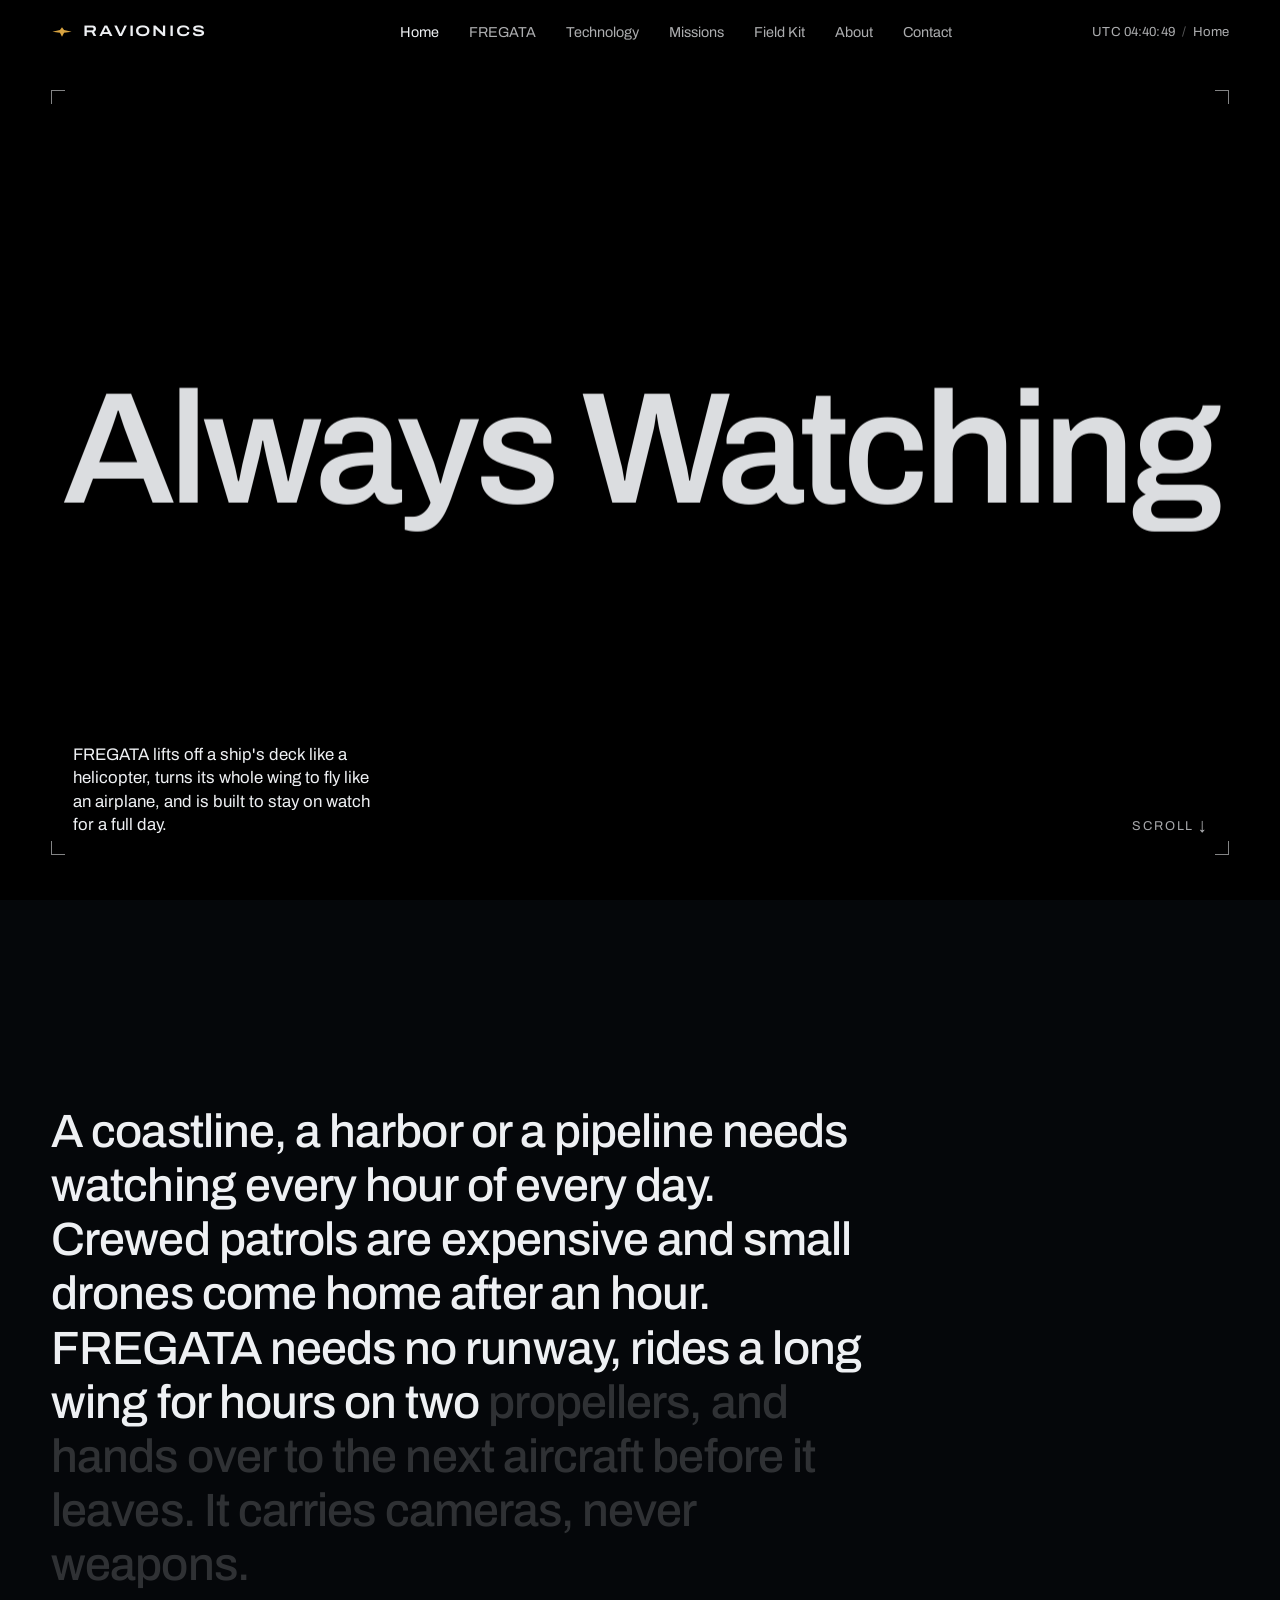
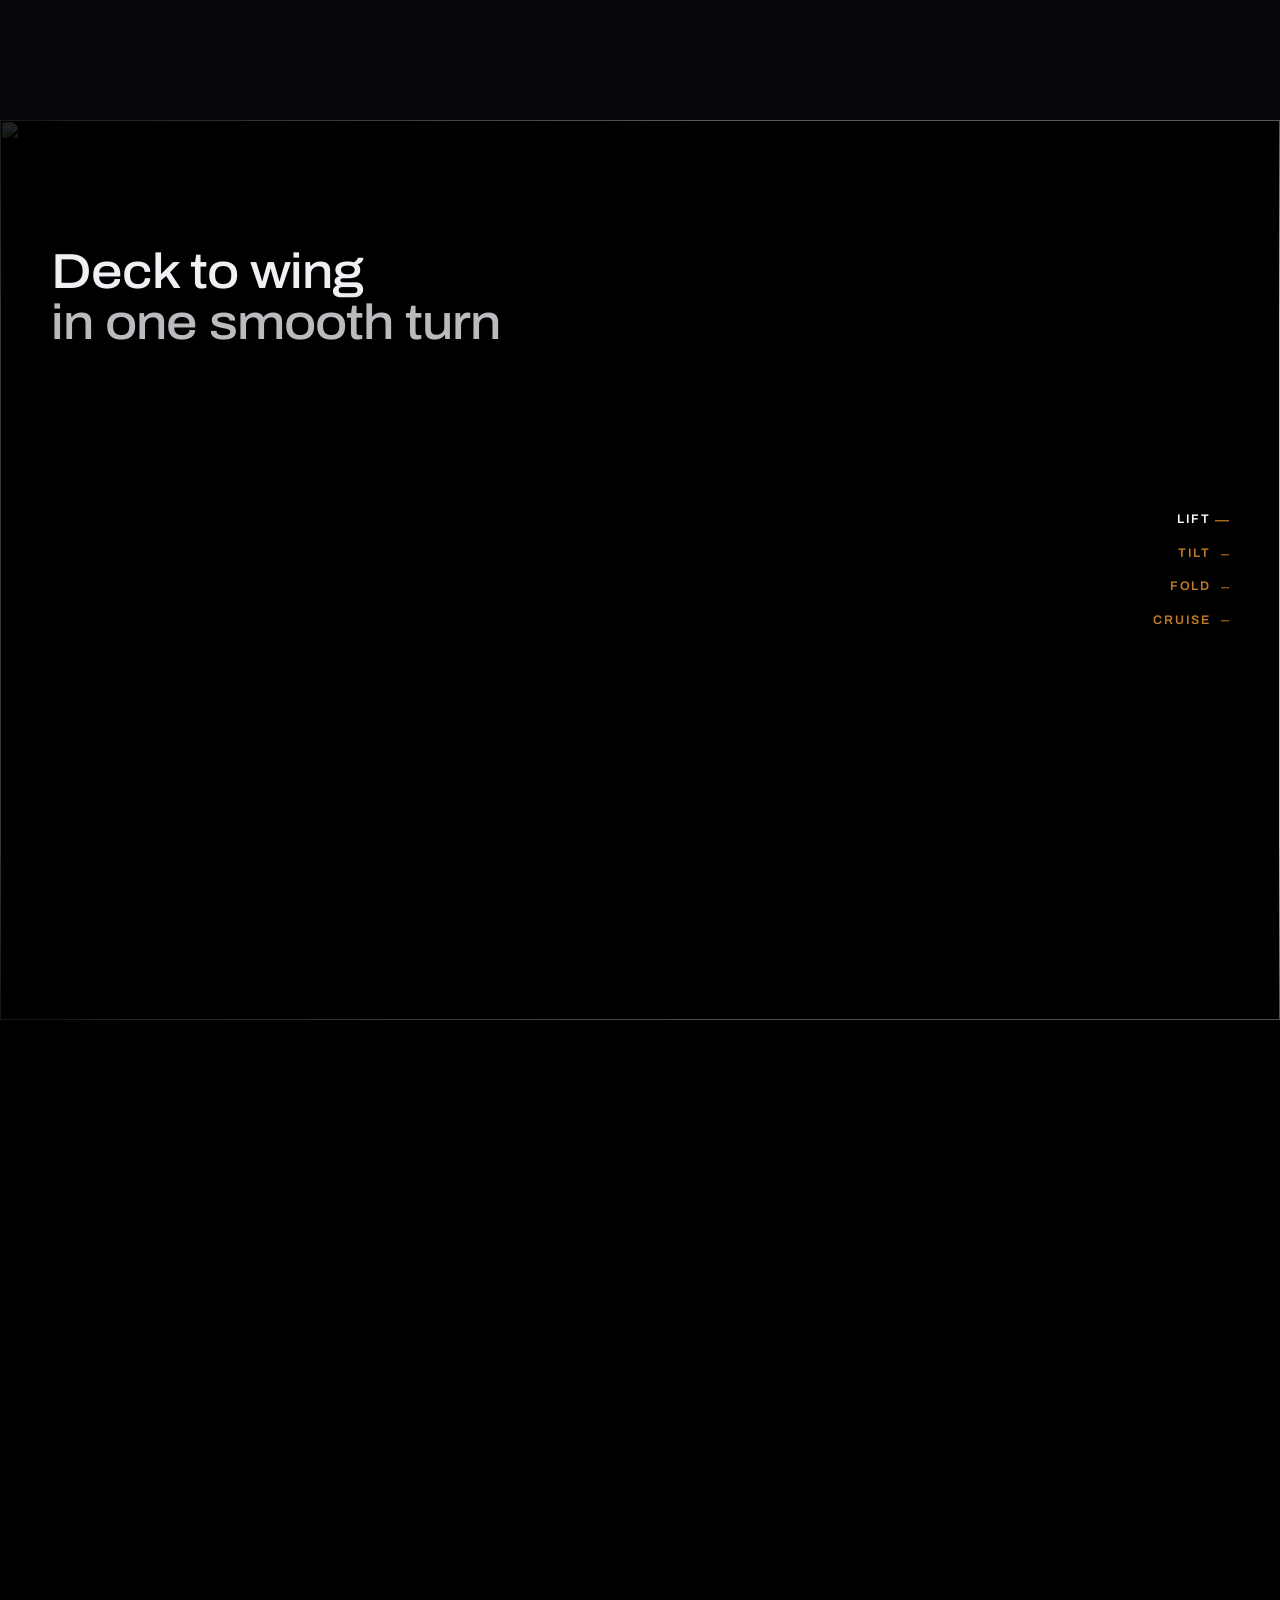
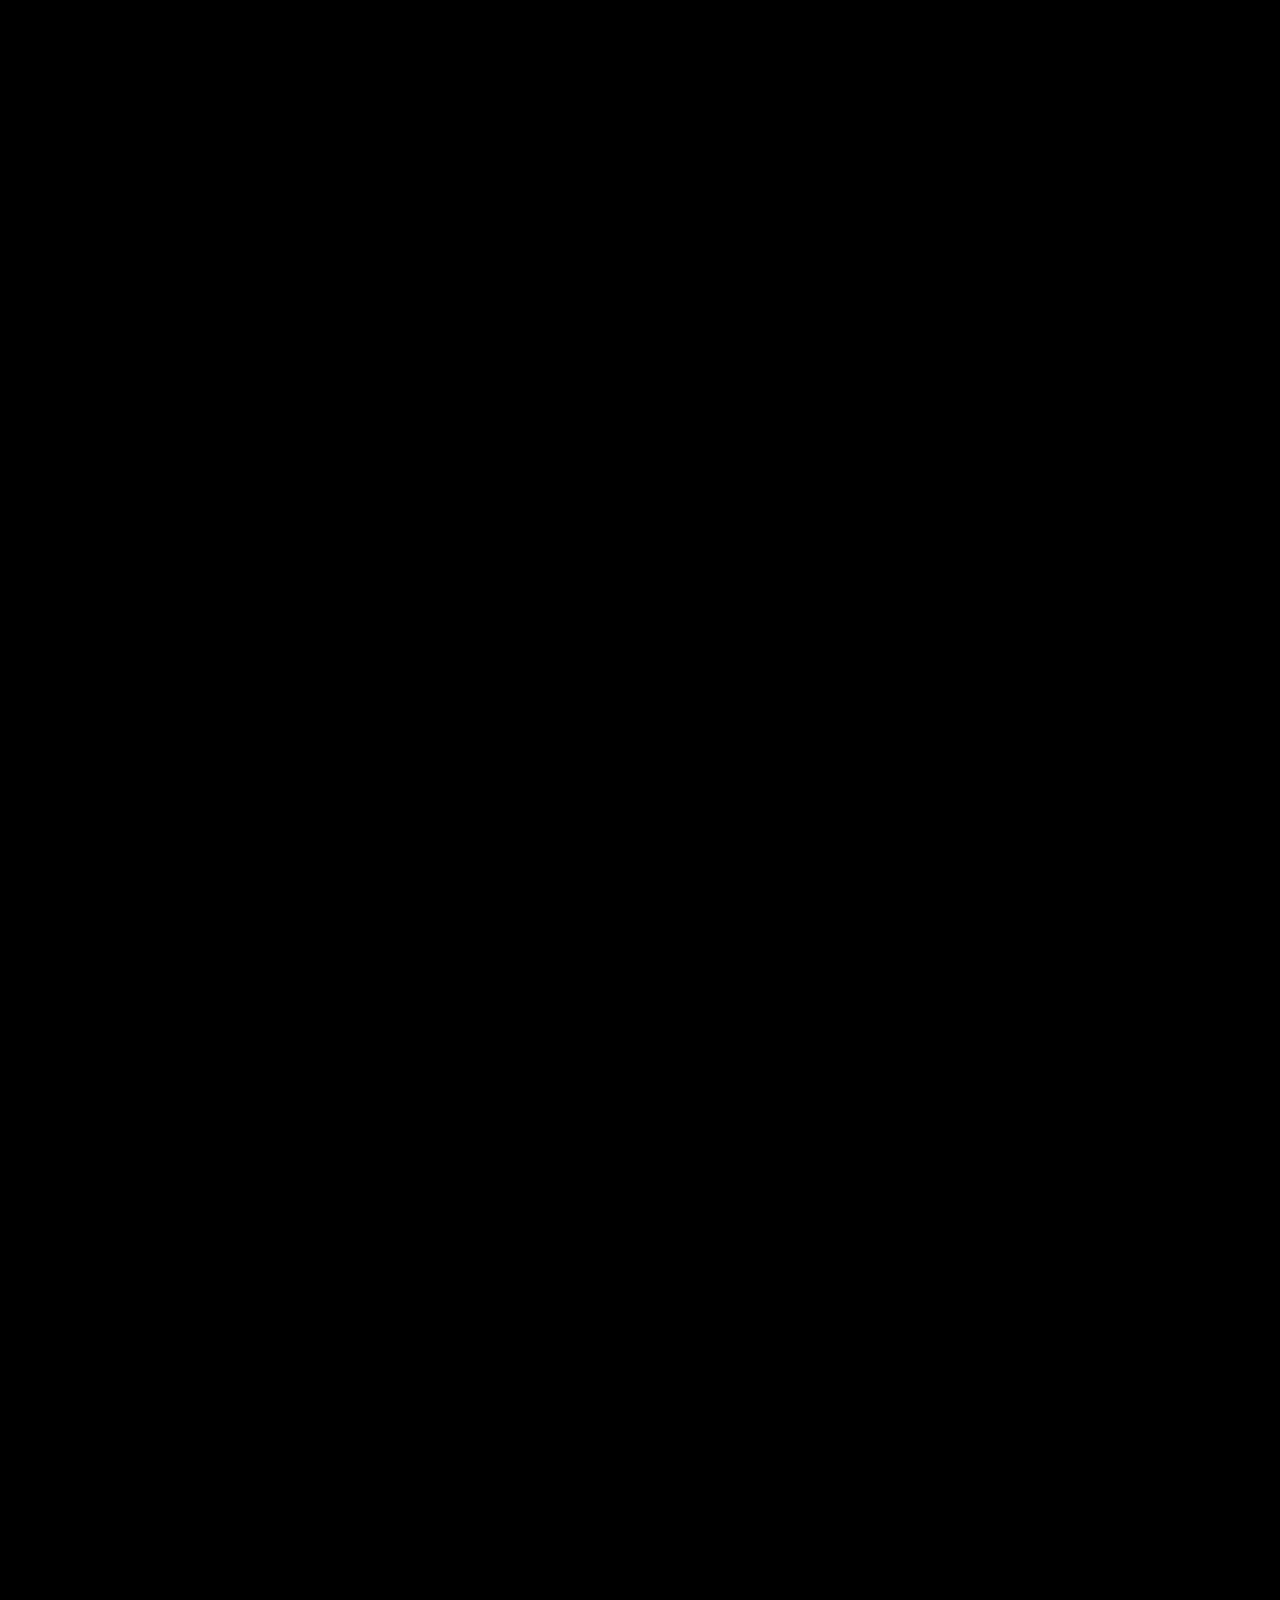
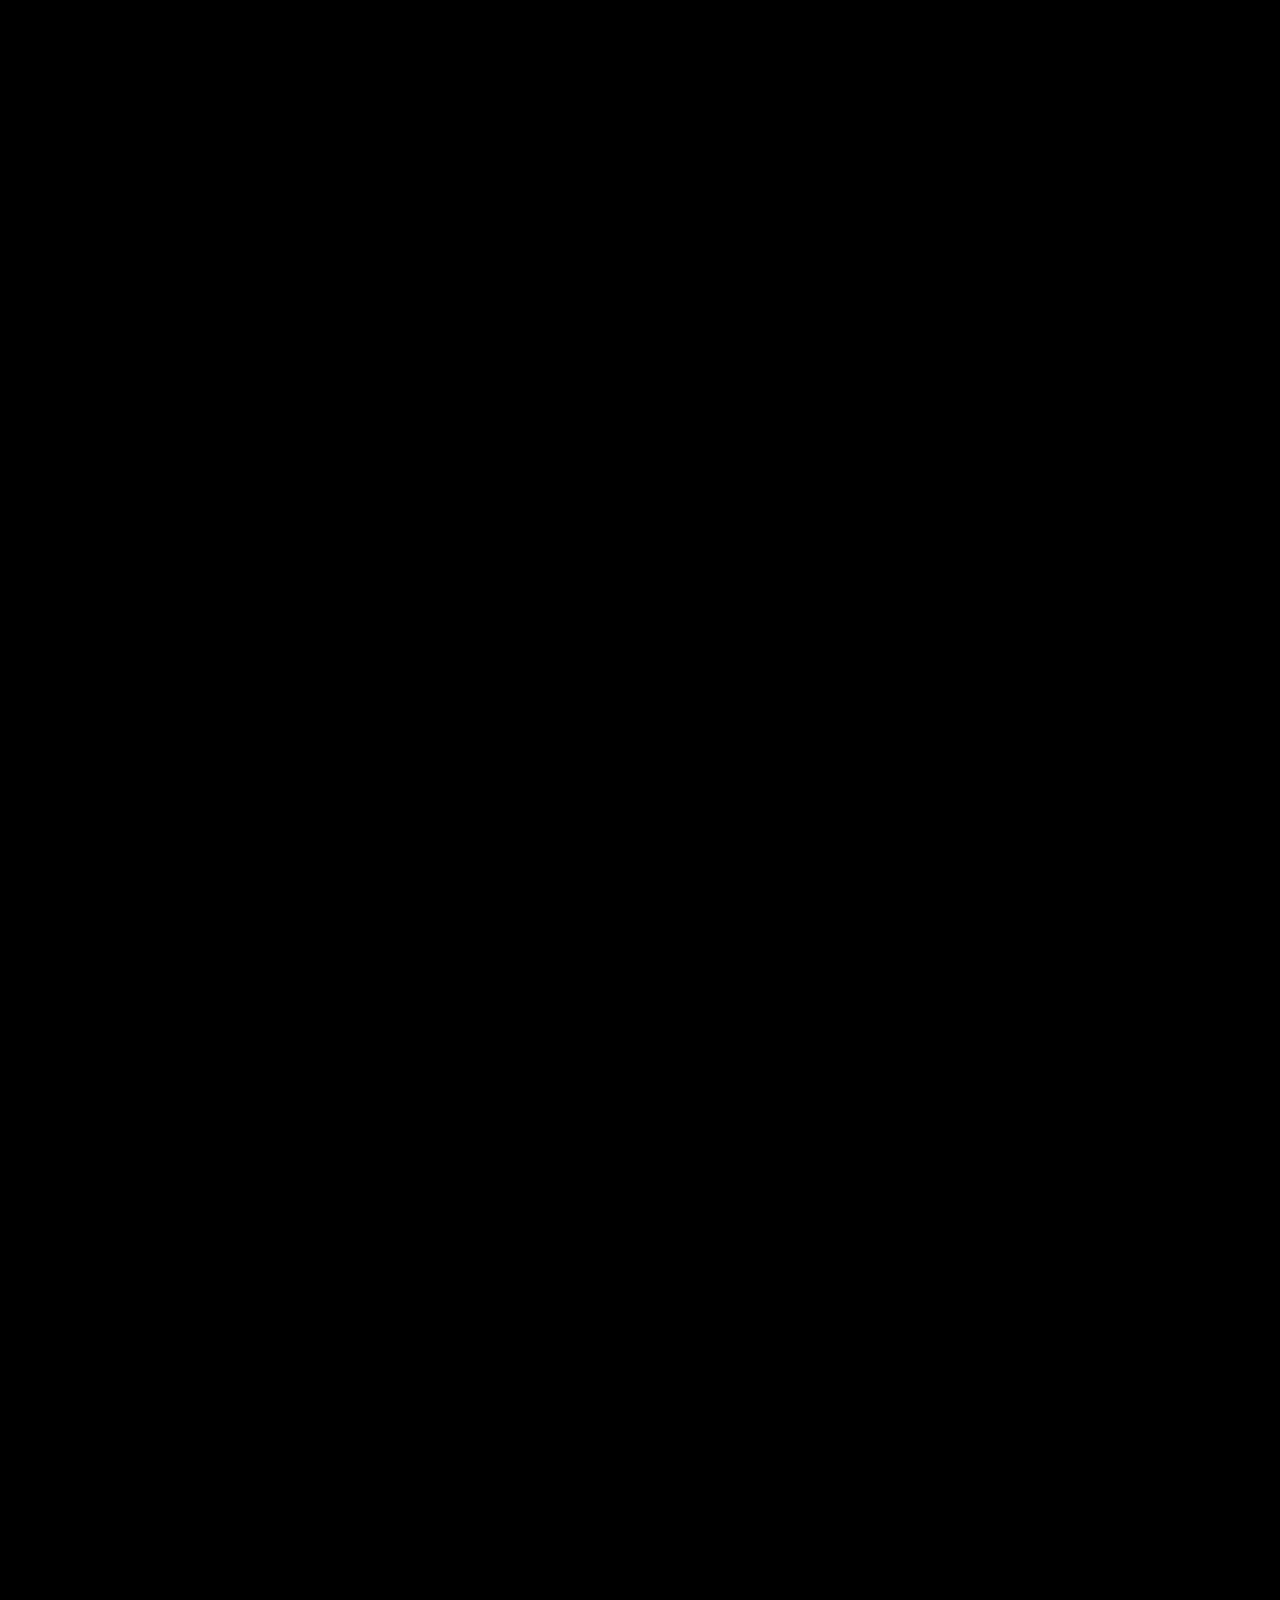
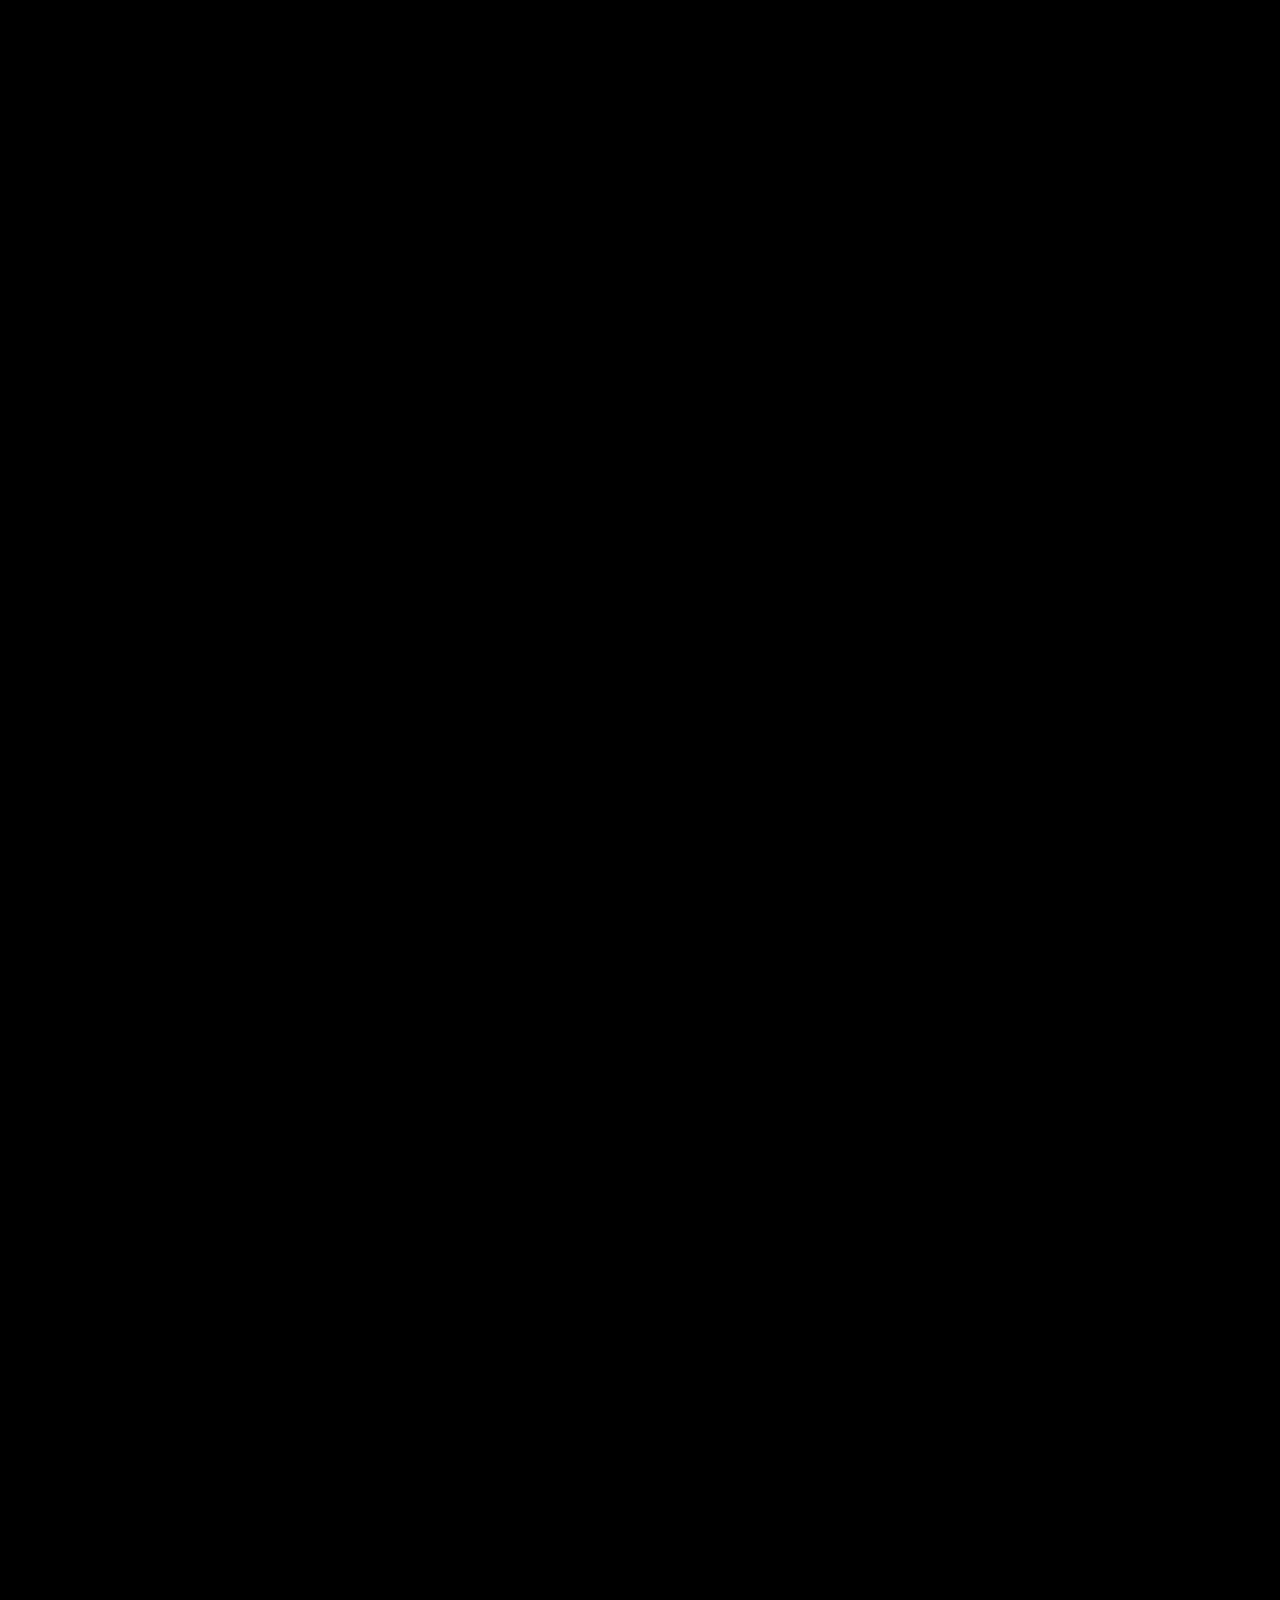
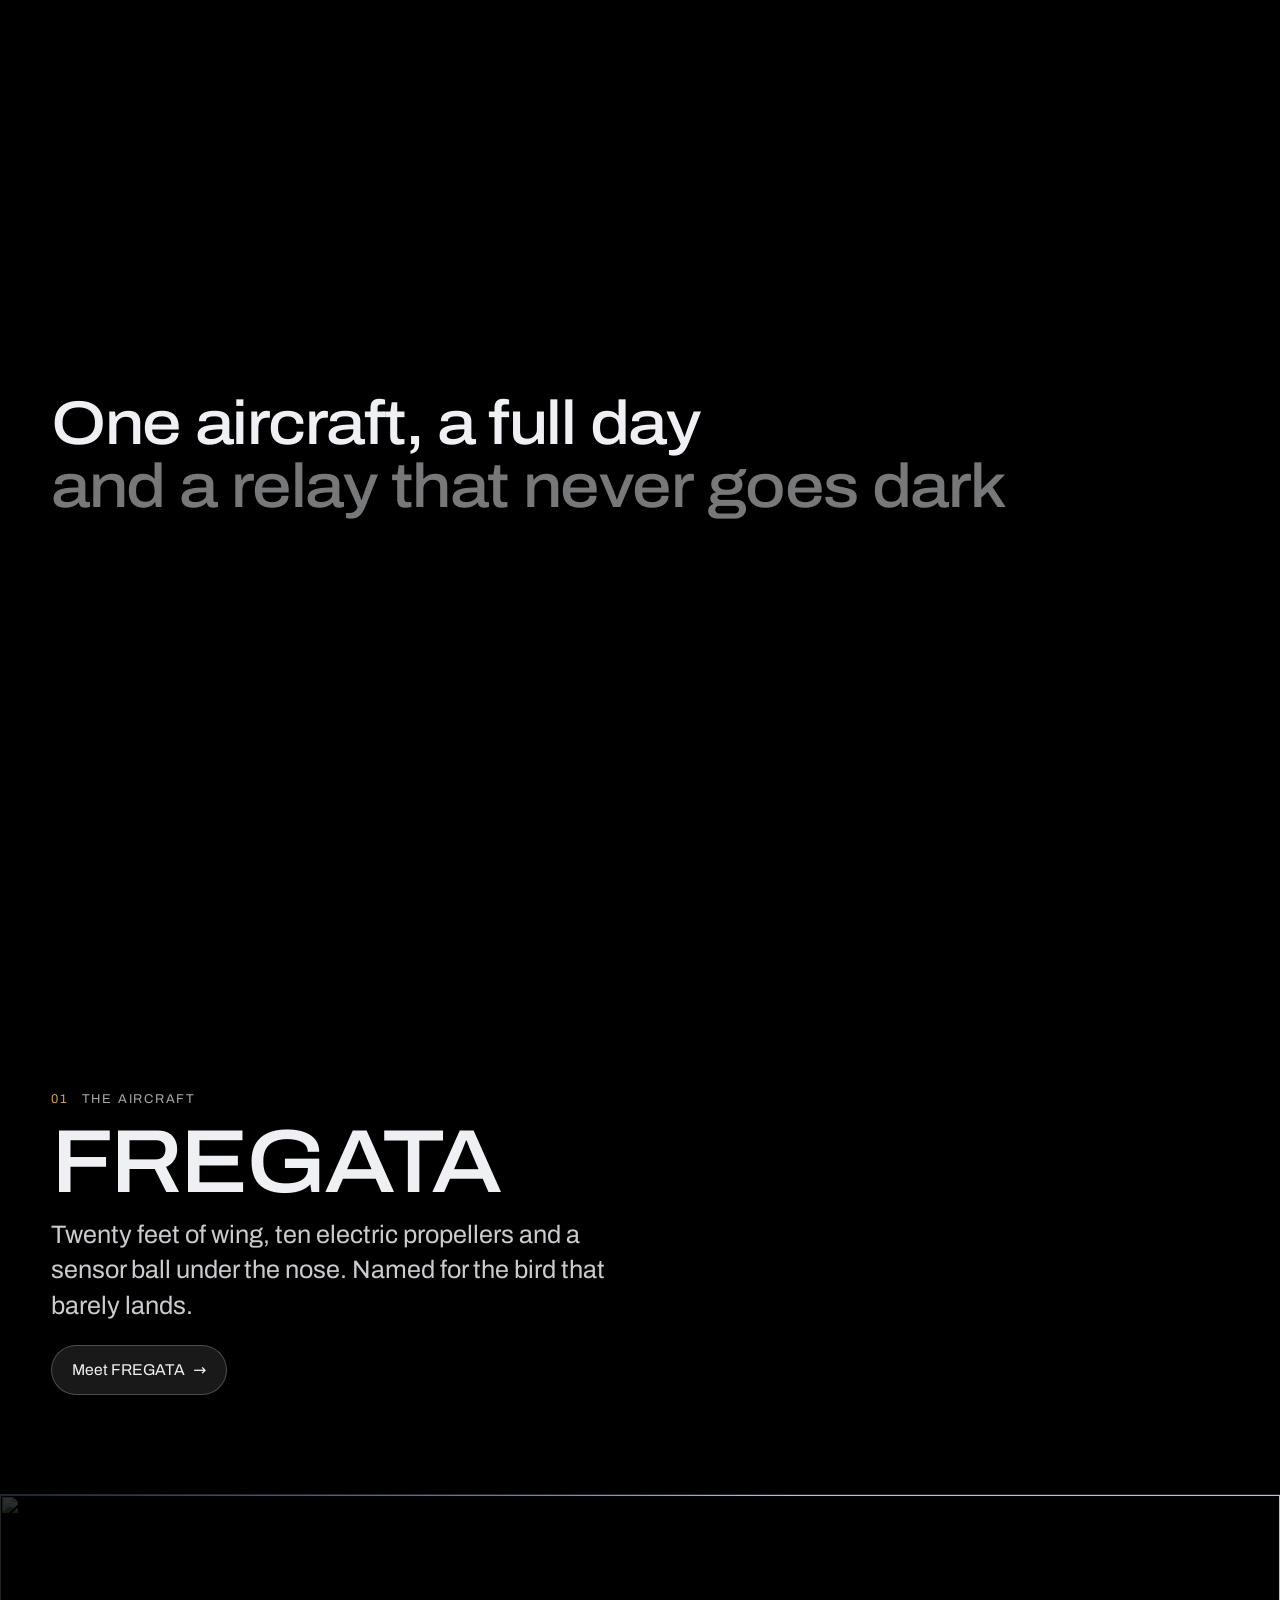
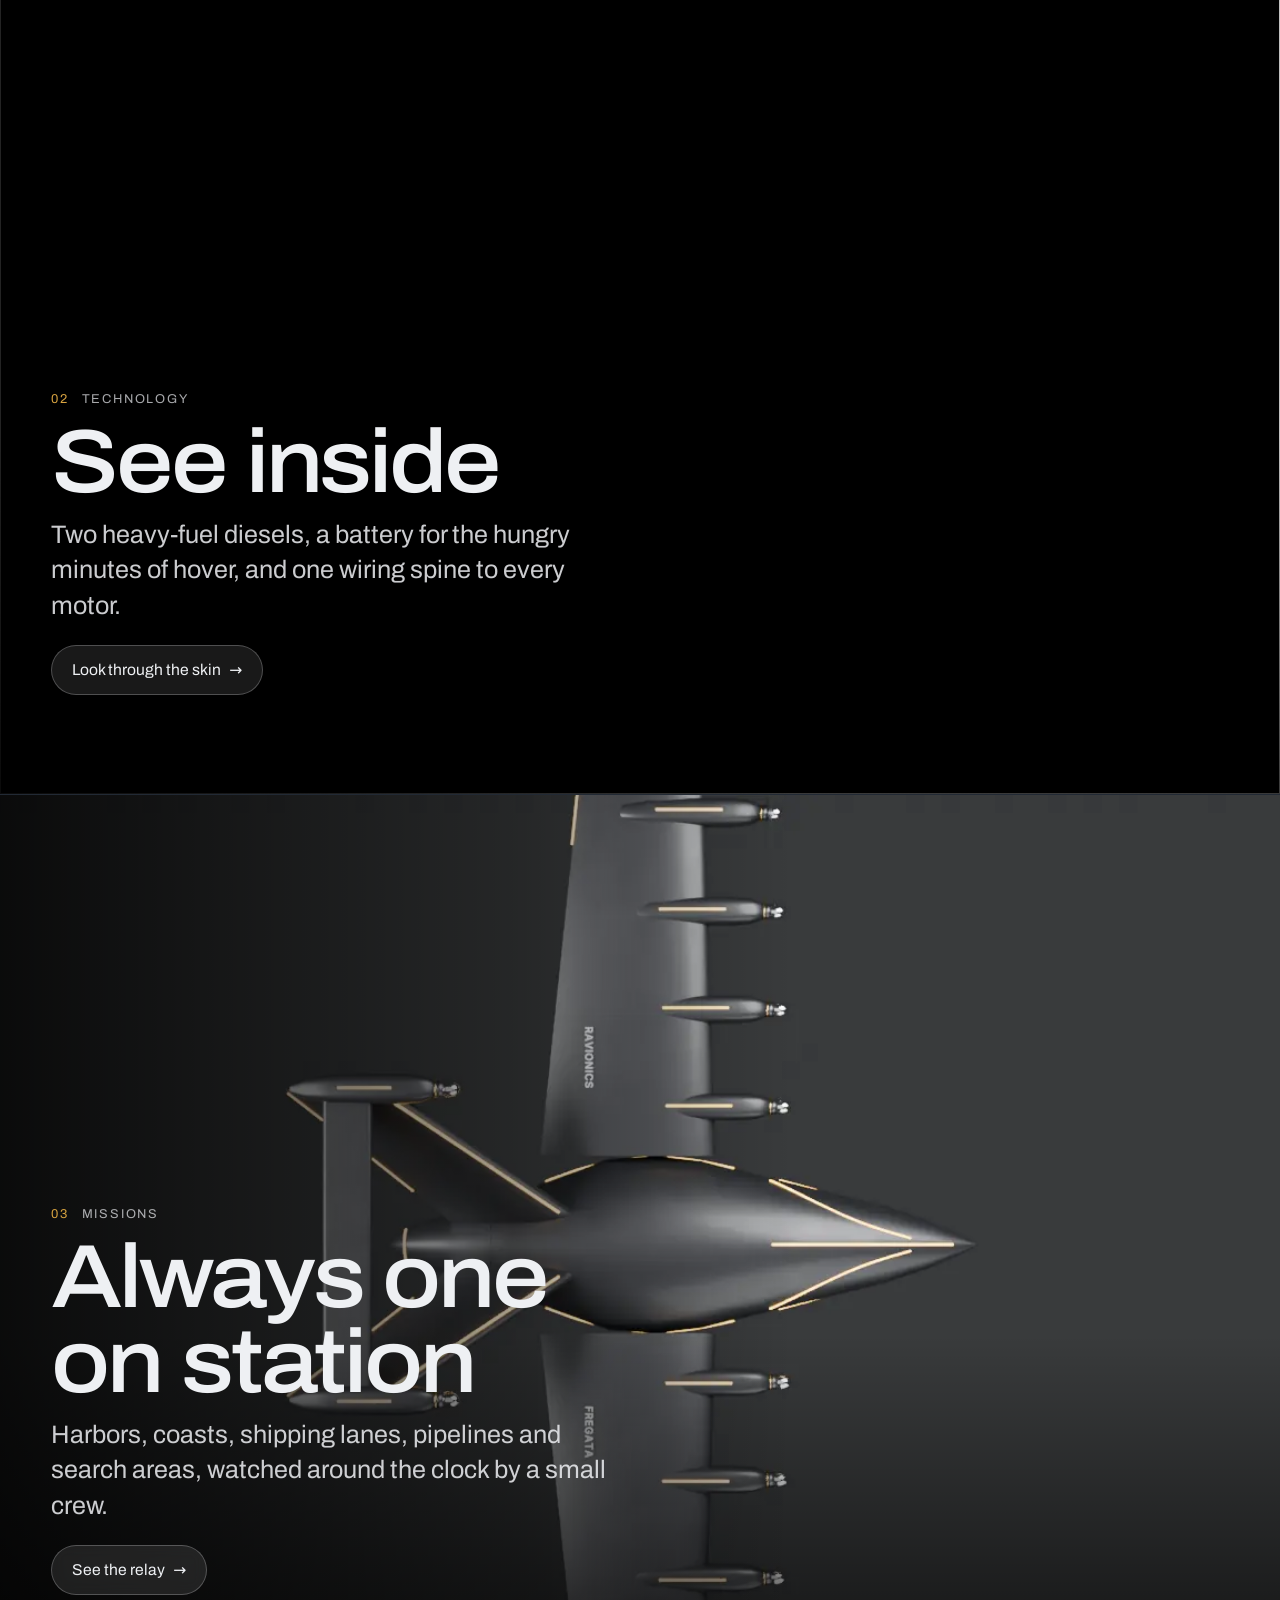
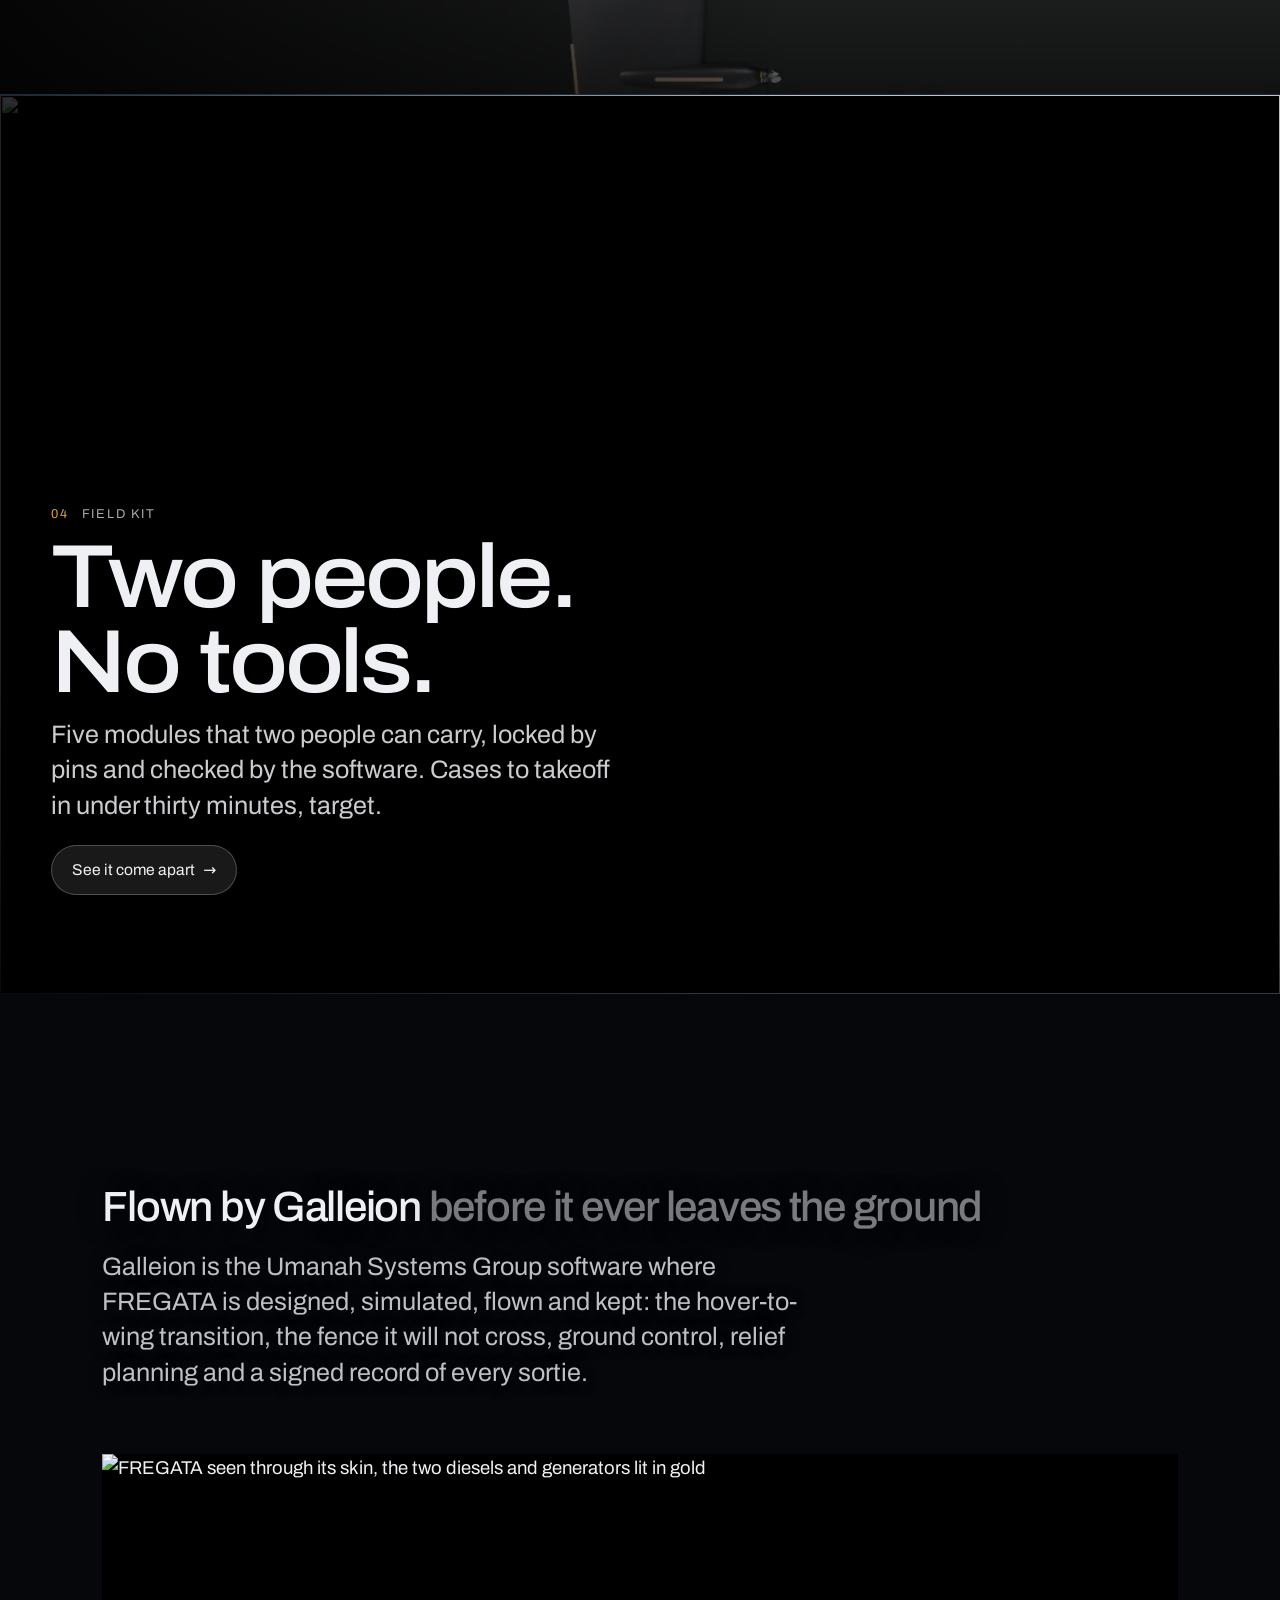
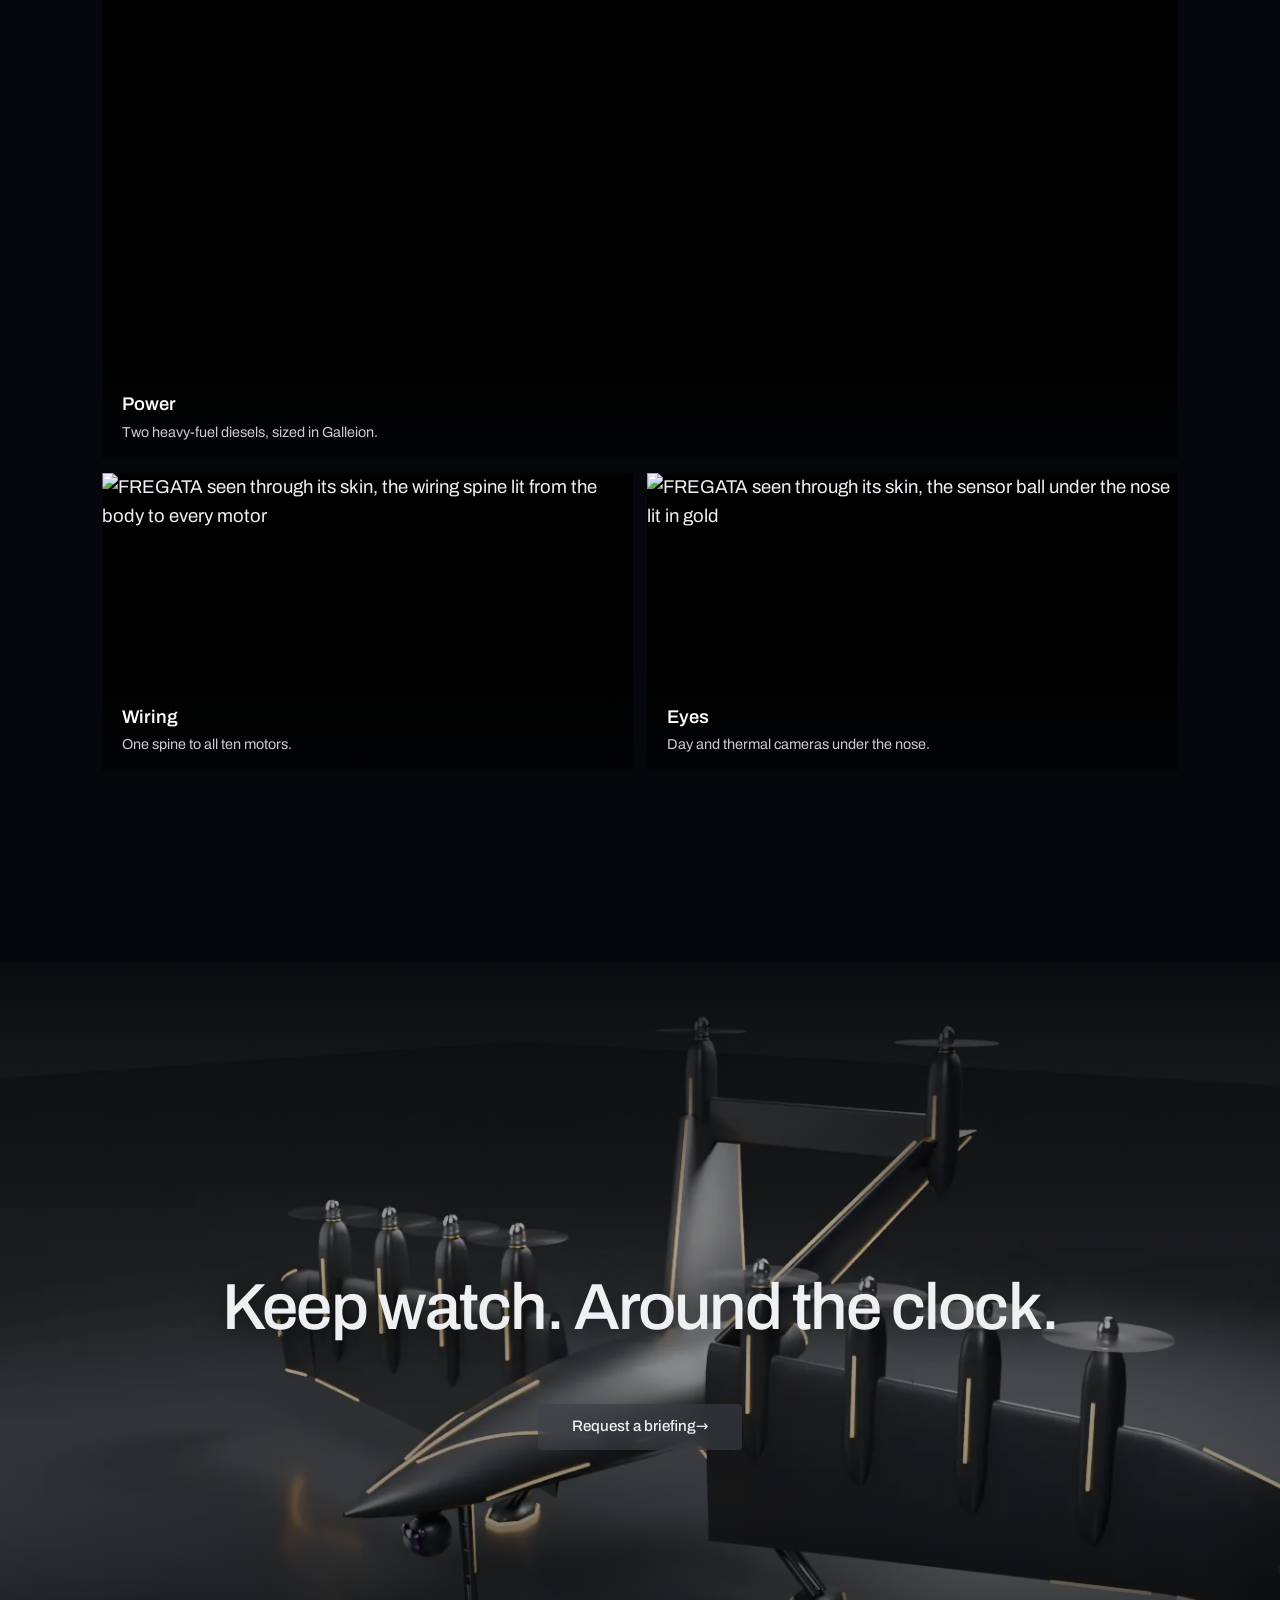
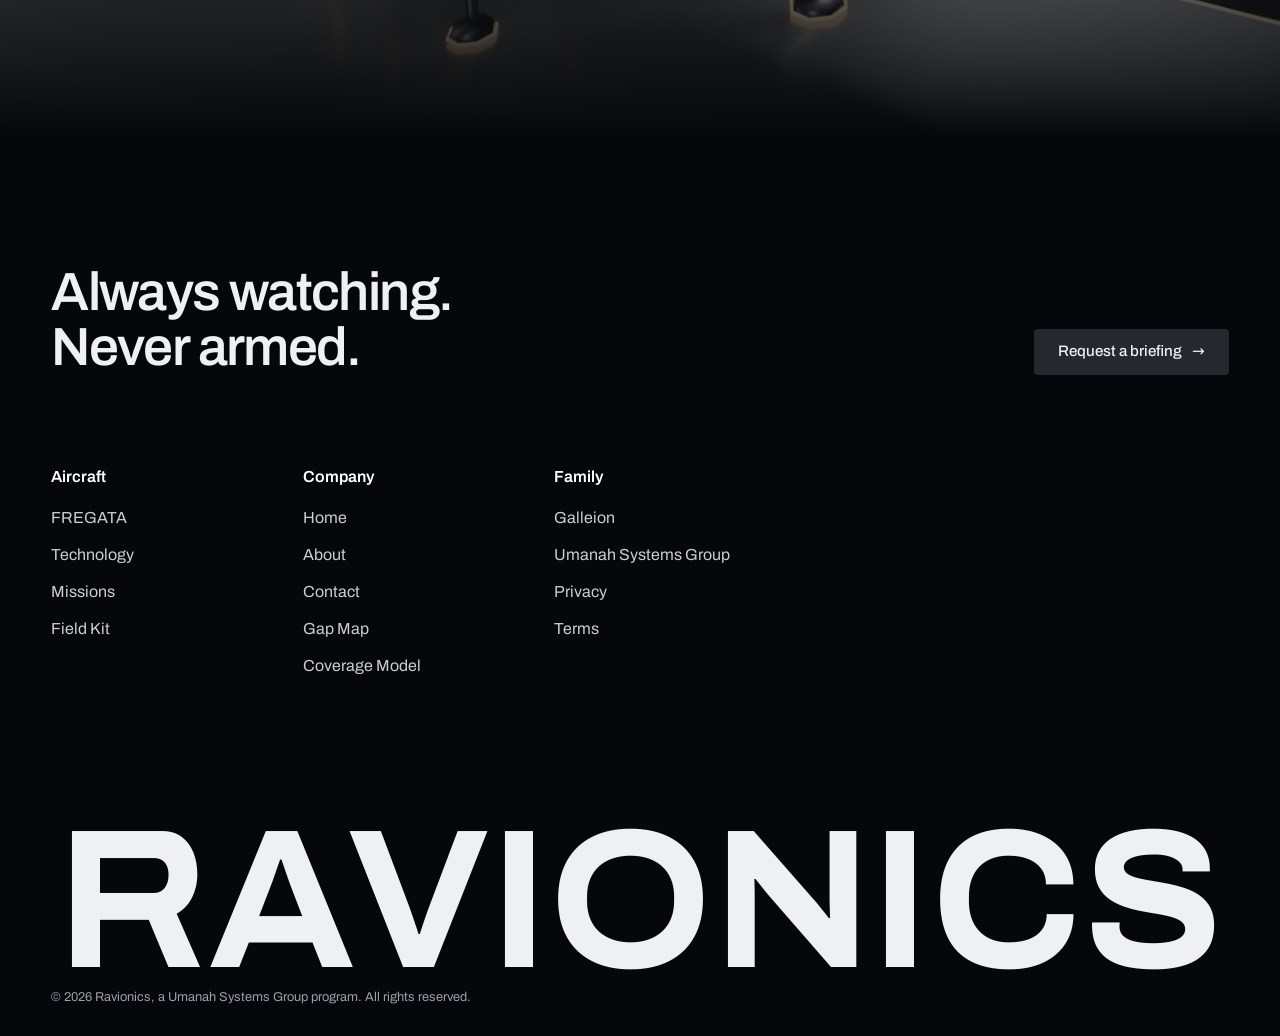
==== commit cb5ac49a: "Rebuild Ravionics as a multi-page site in the Maeviq style Seven pages (Home, FREGATA, Technology, M" ====
--- a/index.html
+++ b/index.html
@@ -4,244 +4,146 @@
 <meta charset="utf-8">
 <meta name="viewport" content="width=device-width, initial-scale=1, viewport-fit=cover">
 <title>Ravionics | FREGATA. Always Watching.</title>
-<meta name="description" content="FREGATA by Ravionics is an unarmed, uncrewed tilt-wing aircraft for surveillance. It lifts off a deck or a small pad, turns its wing to fly like an airplane, and is designed to stay on station for a full day.">
-<meta name="theme-color" content="#0f1012">
+<meta name="description" content="FREGATA by Ravionics: an unarmed, uncrewed tilt-wing aircraft that lifts off a ship's deck like a helicopter, flies like an airplane and is designed to stay on watch for a full day.">
+<meta name="theme-color" content="#05070a">
+<meta property="og:title" content="Ravionics | FREGATA. Always Watching.">
+<meta property="og:description" content="FREGATA by Ravionics: an unarmed, uncrewed tilt-wing aircraft that lifts off a ship's deck like a helicopter, flies like an airplane and is designed to stay on watch for a full day.">
+<meta property="og:image" content="https://ravionics.com/og-fregata.jpg">
+<meta name="twitter:card" content="summary_large_image">
 <link rel="icon" href="/favicon.svg" type="image/svg+xml">
-<link rel="preload" href="/assets/fonts/hanken-grotesk-latin-600-normal.woff2" as="font" type="font/woff2" crossorigin>
-<link rel="preload" href="/assets/fregata/cruise_34.webp" as="image" type="image/webp">
-<link rel="stylesheet" href="/r.css?v=6b65c7f318">
-<script type="module" src="/r.js?v=63760496a5"></script>
-<meta property="og:type" content="website">
-<meta property="og:url" content="https://ravionics.com/">
-<meta property="og:site_name" content="Ravionics">
-<meta property="og:title" content="FREGATA by Ravionics. Always Watching.">
-<meta property="og:description" content="An unarmed, uncrewed tilt-wing designed to stay on station for a full day. Takes off from a deck, flies on its wing.">
-<meta property="og:image" content="https://ravionics.com/og-fregata.jpg">
-<meta property="og:image:width" content="1200">
-<meta property="og:image:height" content="630">
-<meta name="twitter:card" content="summary_large_image">
-<link rel="canonical" href="https://ravionics.com/">
+<link rel="preload" href="/fonts/archivo.woff2" as="font" type="font/woff2" crossorigin>
+<link rel="stylesheet" href="/r.css?v=ccea7739c5">
+<script type="module" src="/r.js?v=55e0f66c54"></script>
 </head>
-<body>
+<body class="pg-index">
 <a class="skip" href="#main">Skip to content</a>
-
-<header class="top"><div class="wrap bar">
-  <a class="mark" href="#top" aria-label="Ravionics, back to the top"><b>R</b><span>RAVIONICS</span></a>
-  <nav id="nav" aria-label="Sections">
-    <a href="#top">Home</a><a href="#fregata">FREGATA</a><a href="#technology">Technology</a><a href="#missions">Missions</a><a href="#fieldkit">Field Kit</a><a href="#about">About</a><a href="#contact">Contact</a>
+<header class="bar" id="bar">
+  <a class="wordmark" href="/" aria-label="Ravionics, home"><svg class="mark" viewBox="0 0 32 32" width="22" height="22" aria-hidden="true"><path d="M2 15.5 L13 13 L16 9 L19 13 L30 15.5 L19 17 L16 23 L13 17 Z" fill="currentColor"/></svg><span>Ravionics</span></a>
+  <nav class="links" id="links" aria-label="Main">
+    <a href="/" aria-current="page">Home</a>
+    <a href="/fregata.html">FREGATA</a>
+    <a href="/technology.html">Technology</a>
+    <a href="/missions.html">Missions</a>
+    <a href="/field-kit.html">Field Kit</a>
+    <a href="/about.html">About</a>
+    <a href="/contact.html">Contact</a>
   </nav>
-  <a class="btn solid sm cta" href="#contact">Request a briefing</a>
-  <button class="burger" type="button" aria-label="Open the menu" aria-expanded="false" aria-controls="nav"><i></i><i></i><i></i></button>
-</div></header>
+  <p class="clock" aria-label="Clock"><span id="clock">UTC --:--:--</span> <span class="clock-sep">/</span> Home</p>
+  <button class="menu" id="menu" aria-expanded="false" aria-controls="links" aria-label="Open menu">
+    <svg viewBox="0 0 24 24" width="24" height="24" aria-hidden="true"><path d="M3 8h18M3 16h18" stroke="currentColor" stroke-width="1.6" stroke-linecap="round"/></svg>
+  </button>
+</header>
 
 <main id="main">
-
-<span id="hero" class="anchor"></span>
-<section class="hero" id="top" aria-labelledby="hero-h">
-  <picture class="hero-img">
-    <source media="(max-width: 700px)" srcset="/assets/fregata/cruise_34-900.webp">
-    <img src="/assets/fregata/cruise_34.webp" alt="FREGATA in cruise: a graphite tilt-wing aircraft with thin gold light lines, wing flat, a camera ball under its nose" width="1440" height="810" fetchpriority="high">
-  </picture>
-  <div class="hero-shade" aria-hidden="true"></div>
-  <div class="wrap hero-in">
-    <p class="eyebrow fade">FREGATA by Ravionics</p>
-    <h1 id="hero-h" class="fade">Always<br>Watching.</h1>
-    <p class="lead fade">An unarmed, uncrewed tilt-wing aircraft. FREGATA lifts off a ship's deck or a small pad like a helicopter, turns its whole wing to fly like an airplane, and is designed to stay on station for a full day.</p>
-    <div class="acts fade"><a class="btn solid" href="#fregata">Meet FREGATA <svg viewBox="0 0 16 16" aria-hidden="true"><path d="M3 8h10M9 4l4 4-4 4"/></svg></a><a class="btn ghost" href="#contact">Request a briefing</a></div>
-  </div>
-  <div class="wrap fade hero-foot"><div class="hero-strip" aria-label="Key figures, design goals">
-    <div><b>20 ft</b><span>Wingspan</span></div>
-    <div><b>10</b><span>Electric propellers</span></div>
-    <div><b>24 h</b><span>Loiter target, approximate</span></div>
-    <div><b>0 ft</b><span>Of runway needed</span></div>
-  </div></div>
-</section>
-
-<span id="platform" class="anchor"></span>
-<section id="fregata" class="sec" aria-labelledby="fr-h"><div class="wrap">
-  <div class="head" data-in>
-    <p class="eyebrow"><i>01</i> FREGATA</p>
-    <h2 id="fr-h">Named for the bird<br>that barely lands.</h2>
-    <p class="lead">The frigatebird stays aloft over open sea for days on a long, efficient wing. FREGATA is built on the same idea: lift off without a runway, then ride a long wing for hours while ten small electric propellers rest.</p>
-  </div>
-
-  <div class="viewer mt-l" data-in>
-    <div class="stage" data-viewer>
-      <figure class="on" data-view="hover_front"><img src="/assets/fregata/hover_front.webp" alt="FREGATA from the front, standing on three gold-rimmed pads, wing turned on edge with eight propellers pointing up and two more above the tail" width="1440" height="810" loading="lazy"></figure>
-      <figure data-view="hover_34"><img src="/assets/fregata/hover_34.webp" alt="FREGATA from the front quarter in hover pose, wing on edge, all ten propellers on top" width="1440" height="810" loading="lazy"></figure>
-      <figure data-view="transition_34"><img src="/assets/fregata/transition_34.webp" alt="FREGATA halfway through the switch, wing tilted about 45 degrees, all ten propellers spinning" width="1440" height="810" loading="lazy"></figure>
-      <figure data-view="cruise_34"><img src="/assets/fregata/cruise_34.webp" alt="FREGATA in cruise, wing flat, only the two wingtip propellers spinning" width="1440" height="810" loading="lazy"></figure>
-      <figure data-view="cruise_top"><img src="/assets/fregata/cruise_top.webp" alt="FREGATA from directly above in cruise, long straight wing with four pods per side and a crossbar tail with two pods" width="1440" height="810" loading="lazy"></figure>
-      <figure data-view="rear"><img src="/assets/fregata/rear.webp" alt="FREGATA from behind, standing on its pads, RAVIONICS on the left wing and FREGATA on the right" width="1440" height="810" loading="lazy"></figure>
-      <p class="tag">Concept render</p>
+  <section class="k-hero" id="hero" aria-labelledby="hero-h">
+    <video class="k-hero-film" muted loop playsinline autoplay preload="auto" poster="/media/films/orbit.jpg" aria-label="Concept animation: the camera circles FREGATA on a dark stage, its long wing flat and the two wingtip propellers turning">
+      <source src="/media/films/orbit-m.mp4" type="video/mp4" media="(max-width: 760px)">
+      <source src="/media/films/orbit.mp4" type="video/mp4">
+    </video>
+    <span class="corners" aria-hidden="true"><i></i><i></i><i></i><i></i></span>
+    <h1 id="hero-h" class="k-hero-h"><span>Always</span> <span>Watching</span></h1>
+    <div class="k-hero-foot">
+      <p>FREGATA lifts off a ship's deck like a helicopter, turns its whole wing to fly like an airplane, and is built to stay on watch for a full day.</p>
+      <a class="k-scroll" href="#about">Scroll <span aria-hidden="true">&darr;</span></a>
     </div>
-    <div class="thumbs" role="group" aria-label="Choose a view">
-      <button type="button" aria-pressed="true" data-show="hover_front"><img src="/assets/fregata/hover_front-900.webp" alt="" loading="lazy"><span>Front, on the pad</span></button>
-      <button type="button" aria-pressed="false" data-show="hover_34"><img src="/assets/fregata/hover_34-900.webp" alt="" loading="lazy"><span>Ready to lift</span></button>
-      <button type="button" aria-pressed="false" data-show="transition_34"><img src="/assets/fregata/transition_34-900.webp" alt="" loading="lazy"><span>Transition</span></button>
-      <button type="button" aria-pressed="false" data-show="cruise_34"><img src="/assets/fregata/cruise_34-900.webp" alt="" loading="lazy"><span>Cruise</span></button>
-      <button type="button" aria-pressed="false" data-show="cruise_top"><img src="/assets/fregata/cruise_top-900.webp" alt="" loading="lazy"><span>From above</span></button>
-      <button type="button" aria-pressed="false" data-show="rear"><img src="/assets/fregata/rear-900.webp" alt="" loading="lazy"><span>From behind</span></button>
+  </section>
+  <section class="k-statement" id="about" aria-label="What Ravionics does">
+    <p class="k-big" data-words>A coastline, a harbor or a pipeline needs watching every hour of every day. Crewed patrols are expensive and small drones come home after an hour. FREGATA needs no runway, rides a long wing for hours on two propellers, and hands over to the next aircraft before it leaves. It carries cameras, never weapons.</p>
+  </section>
+  <section class="scrub capture" id="film-takeoff" style="--len: 720vh" aria-labelledby="film-takeoff-h">
+    <div class="scrub-pin">
+      <img class="scrub-still" src="/media/films/takeoff.jpg" alt="" aria-hidden="true">
+      <video class="scrub-film" muted playsinline preload="none" poster="/media/films/takeoff.jpg" data-src="/media/films/takeoff.mp4" data-src-m="/media/films/takeoff-m.mp4" aria-label="Concept animation: FREGATA lifts straight up from a pad, folds its legs, tilts its wing and tail from upright to flat and flies away on its two wingtip propellers"></video>
+      <div class="film-shade" aria-hidden="true"></div>
+      <div class="film-head">
+        <h2 id="film-takeoff-h">Deck to wing<br><span>in one smooth turn</span></h2>
+      </div>
+      <ol class="film-chapters" aria-hidden="true"><li data-at="0-0.3">Lift</li><li data-at="0.3-0.72">Tilt</li><li data-at="0.72-0.82">Fold</li><li data-at="0.82-1.01">Cruise</li></ol>
+      <div class="scrub-notes">
+        <div data-at="0.02-0.29"><p class="n">01 &middot; Lift</p><h3>Straight up, off the deck</h3><p>Wing on edge, all ten propellers pointing at the sky. The legs fold into the body as it climbs.</p></div>
+        <div data-at="0.3-0.71"><p class="n">02 &middot; Tilt</p><h3>The whole wing turns</h3><p>Wing and tail tilt forward together as speed builds. The body stays level the whole way, and the flight software holds it steady through every degree.</p></div>
+        <div data-at="0.72-0.81"><p class="n">03 &middot; Fold</p><h3>Eight propellers rest</h3><p>Once the wing carries the weight, eight propellers stop and fold flat against their pods.</p></div>
+        <div data-at="0.82-1.01"><p class="n">04 &middot; Cruise</p><h3>Two are enough</h3><p>The wingtip propellers pull FREGATA along on a few kilowatts. Hours of this is what a day on watch looks like.</p></div>
+      </div>
     </div>
-  </div>
-
-  <div class="specs mt-xl" data-in>
-    <div><b>20 ft</b><p>Wingspan, with upturned winglets</p></div>
-    <div><b>10</b><p>Propellers: 4 on each wing, 2 on the tail</p></div>
-    <div><b>2</b><p>Turning in cruise: the wingtips</p></div>
-    <div><b>24 h</b><p>Loiter target on station, approximate</p></div>
-    <div><b>&lt;30 min</b><p>Field assembly target, two people</p></div>
-    <div><b>Diesel</b><p>Hybrid electric, on the same fuel as the ship</p></div>
-  </div>
-  <p class="note mt-m">Design goals and planning estimates, not measurements. FREGATA flies in simulation today.</p>
-</div></section>
-
-<section id="technology" class="sec alt" aria-labelledby="te-h"><div class="wrap">
-  <div class="head" data-in>
-    <p class="eyebrow"><i>02</i> Technology</p>
-    <h2 id="te-h">One wing.<br>Three ways to fly.</h2>
-    <p class="lead">The body stays level the whole time. The wing and the tail crossbar turn together, from pointing at the sky to lying flat, and the flight software holds the aircraft steady through every degree.</p>
-  </div>
-  <ol class="modes3 mt-l">
-    <li data-in><figure><img src="/assets/fregata/hover_34-900.webp" alt="Hover pose, wing on edge, propellers up" width="900" height="506" loading="lazy"></figure><p class="k">01 · Lift</p><h3>Straight up, off the deck</h3><p>Wing on edge, all ten propellers pointing at the sky. The battery helps the diesel through the few hungry minutes of vertical flight.</p></li>
-    <li data-in><figure><img src="/assets/fregata/transition_34-900.webp" alt="Transition, wing at about 45 degrees" width="900" height="506" loading="lazy"></figure><p class="k">02 · Transition</p><h3>Tilt into the wind</h3><p>Wing and tail tilt forward together as speed builds, until the wing carries the weight. This is the hardest moment for a tilt-wing, and the one we simulate most.</p></li>
-    <li data-in><figure><img src="/assets/fregata/cruise_34-900.webp" alt="Cruise, wing flat, wingtip propellers spinning" width="900" height="506" loading="lazy"></figure><p class="k">03 · Loiter</p><h3>Fold eight, fly on two</h3><p>Eight propellers fold flat against their pods. The two at the wingtips pull FREGATA along on a few kilowatts, and the diesel recharges the battery.</p></li>
-  </ol>
-
-  <div class="split mt-xl">
-    <div data-in>
-      <h3 class="h3">A hybrid heart.</h3>
-      <p class="lead sm">Batteries alone cannot fly for a day, and engines alone cannot hover efficiently. FREGATA carries both, and the software decides which one works when.</p>
+  </section>
+  <section class="teasers" id="platform" aria-labelledby="tz-h">
+    <div class="tz-head">
+      <h2 id="tz-h" data-reveal>One aircraft, a full day<br><span>and a relay that never goes dark</span></h2>
     </div>
-    <ul class="systems" data-in>
-      <li><b>Hybrid power</b><span>Small heavy-fuel diesels turn alternators. They run the aircraft in cruise and recharge the battery.</span></li>
-      <li><b>Battery</b><span>Covers takeoff, landing and the transition, when power demand peaks.</span></li>
-      <li><b>Ten motors</b><span>Distributed along the wing and tail. If one stops, the others make up the difference.</span></li>
-      <li><b>Flight computer</b><span>Autopilot, safety checks and the radio link, with a backup.</span></li>
-      <li><b>Sensor ball</b><span>A swappable pod under the nose: day and thermal cameras looking down and out to sea.</span></li>
-      <li><b>One wiring spine</b><span>Power and data with blind-mate plugs at every module joint.</span></li>
-    </ul>
-  </div>
-
-  <div class="soft mt-xl" data-in>
-    <div class="txt">
-      <p class="eyebrow">Flown by Galleion</p>
-      <h3 class="h3">The software is the aircraft's other half.</h3>
-      <p>Galleion is where FREGATA is designed, simulated, flown and kept: flight software for the hover-to-wing transition, the fence and beyond-sight operations, ground control, relief planning, maintenance for every module and a signed record of every sortie.</p>
-      <div class="pills"><span>Digital twin</span><span>Live weather</span><span>Ground control</span><span>Relief planning</span><span>Module hours</span><span>Signed records</span></div>
-      <p><a class="btn ghost" href="https://galleion.umanahsystems.com/">Explore Galleion <svg viewBox="0 0 16 16" aria-hidden="true"><path d="M3 8h10M9 4l4 4-4 4"/></svg></a></p>
+    <article class="tz">
+      <video class="tz-media tz-loop" muted loop playsinline preload="none" poster="/media/films/turn.jpg" aria-label="Concept animation: FREGATA on its pad, turning slowly, wing on edge and ready to lift"><source src="/media/films/turn-m.mp4" type="video/mp4" media="(max-width: 760px)"><source src="/media/films/turn.mp4" type="video/mp4"></video>
+      <div class="tz-shade" aria-hidden="true"></div>
+      <a class="tz-copy" href="/fregata.html" data-reveal>
+        <p class="tz-n">01 <span>The aircraft</span></p>
+        <h3>FREGATA</h3>
+        <p class="tz-line">Twenty feet of wing, ten electric propellers and a sensor ball under the nose. Named for the bird that barely lands.</p>
+        <span class="tz-go">Meet FREGATA <span aria-hidden="true">&rarr;</span></span>
+      </a>
+    </article>
+    <article class="tz">
+      <img class="tz-media tz-still" src="/media/films/xray-end.jpg" alt="" loading="lazy" aria-hidden="true">
+      <div class="tz-shade" aria-hidden="true"></div>
+      <a class="tz-copy" href="/technology.html" data-reveal>
+        <p class="tz-n">02 <span>Technology</span></p>
+        <h3>See inside</h3>
+        <p class="tz-line">Two heavy-fuel diesels, a battery for the hungry minutes of hover, and one wiring spine to every motor.</p>
+        <span class="tz-go">Look through the skin <span aria-hidden="true">&rarr;</span></span>
+      </a>
+    </article>
+    <article class="tz">
+      <img class="tz-media tz-still" src="/media/stills/cruise_top.webp" alt="" loading="lazy" aria-hidden="true">
+      <div class="tz-shade" aria-hidden="true"></div>
+      <a class="tz-copy" href="/missions.html" data-reveal>
+        <p class="tz-n">03 <span>Missions</span></p>
+        <h3>Always one on station</h3>
+        <p class="tz-line">Harbors, coasts, shipping lanes, pipelines and search areas, watched around the clock by a small crew.</p>
+        <span class="tz-go">See the relay <span aria-hidden="true">&rarr;</span></span>
+      </a>
+    </article>
+    <article class="tz">
+      <img class="tz-media tz-still" src="/media/films/explode-end.jpg" alt="" loading="lazy" aria-hidden="true">
+      <div class="tz-shade" aria-hidden="true"></div>
+      <a class="tz-copy" href="/field-kit.html" data-reveal>
+        <p class="tz-n">04 <span>Field kit</span></p>
+        <h3>Two people. No tools.</h3>
+        <p class="tz-line">Five modules that two people can carry, locked by pins and checked by the software. Cases to takeoff in under thirty minutes, target.</p>
+        <span class="tz-go">See it come apart <span aria-hidden="true">&rarr;</span></span>
+      </a>
+    </article>
+  </section>
+  <section class="soft" id="gap" aria-labelledby="soft-h">
+    <div class="soft-in">
+      <div class="soft-head">
+        <h2 id="soft-h" data-reveal>Flown by Galleion <span>before it ever leaves the ground</span></h2>
+        <p class="lead" data-reveal>Galleion is the Umanah Systems Group software where FREGATA is designed, simulated, flown and kept: the hover-to-wing transition, the fence it will not cross, ground control, relief planning and a signed record of every sortie.</p>
+      </div>
+      <div class="soft-shots">
+        <figure class="wipe soft-wide" data-wipe><img src="/media/films/sys-power.jpg" width="1920" height="1080" loading="lazy" alt="FREGATA seen through its skin, the two diesels and generators lit in gold"><figcaption><strong>Power</strong> Two heavy-fuel diesels, sized in Galleion.</figcaption></figure>
+        <figure class="wipe" data-wipe><img src="/media/films/sys-wiring-960.jpg" width="960" height="540" loading="lazy" alt="FREGATA seen through its skin, the wiring spine lit from the body to every motor"><figcaption><strong>Wiring</strong> One spine to all ten motors.</figcaption></figure>
+        <figure class="wipe" data-wipe><img src="/media/films/sys-eyes-960.jpg" width="960" height="540" loading="lazy" alt="FREGATA seen through its skin, the sensor ball under the nose lit in gold"><figcaption><strong>Eyes</strong> Day and thermal cameras under the nose.</figcaption></figure>
+      </div>
     </div>
-    <figure><img src="/assets/fregata/cruise_top.webp" alt="FREGATA seen from above in cruise" width="1440" height="810" loading="lazy"></figure>
-  </div>
-</div></section>
-
-<span id="markets" class="anchor"></span><span id="gap" class="anchor"></span>
-<section id="missions" class="sec" aria-labelledby="mi-h"><div class="wrap">
-  <div class="head" data-in>
-    <p class="eyebrow"><i>03</i> Missions</p>
-    <h2 id="mi-h">Always one<br>on station.</h2>
-    <p class="lead">Watch a harbor, a coastline, a shipping lane, a pipeline or a search area around the clock. A relief aircraft arrives before the one on station turns for home, so the picture never goes dark. Surveillance and awareness only: FREGATA carries no weapons.</p>
-  </div>
-
-  <div class="relay mt-l" data-in role="img" aria-label="One day, three aircraft: each flies a long shift on station, and the next arrives before it leaves, so coverage is unbroken">
-    <p class="k">One day, three aircraft (illustrative relay plan)</p>
-    <div class="lane"><span>FRG-01</span><div><i class="tr" style="left:0;width:3%"></i><i class="on" style="left:3%;width:44%"></i><i class="tr" style="left:47%;width:3%"></i><i class="on" style="left:92%;width:8%"></i></div></div>
-    <div class="lane"><span>FRG-02</span><div><i class="tr" style="left:41%;width:3%"></i><i class="on" style="left:44%;width:44%"></i><i class="tr" style="left:88%;width:3%"></i></div></div>
-    <div class="lane"><span>FRG-03</span><div><i class="on" style="left:0;width:6%"></i><i class="tr" style="left:6%;width:3%"></i><i class="tr" style="left:85%;width:3%"></i><i class="on" style="left:88%;width:12%"></i></div></div>
-    <div class="lane cov"><span>Coverage</span><div><i style="left:0;width:100%"></i></div></div>
-    <div class="ticks"><span>00:00</span><span>06:00</span><span>12:00</span><span>18:00</span><span>24:00</span></div>
-    <p class="legend"><i class="on"></i>On station <i class="tr"></i>Transit <i class="cv"></i>Coverage: unbroken</p>
-  </div>
-
-  <div class="cards mt-l">
-    <article data-in><h3>Ports and coasts</h3><p>Maritime awareness over harbors, approaches and shipping lanes, day and night, from a deck or a pad ashore.</p></article>
-    <article data-in><h3>Pipelines and power</h3><p>Long, steady patrols of lines, sites and corridors far from any runway.</p></article>
-    <article data-in><h3>Search and recovery</h3><p>Hours over a search area instead of minutes, with the thermal camera looking for people in the water.</p></article>
-    <article data-in><h3>Borders and wide areas</h3><p>A persistent view of large areas with a small crew, relieved automatically.</p></article>
-  </div>
-
-  <div class="control mt-xl" data-in>
-    <div>
-      <h3 class="h3">Autonomous by default.<br>Yours when you want it.</h3>
-      <div class="tabs mt-m" role="tablist" aria-label="Levels of control">
-        <button role="tab" id="t-a" aria-selected="true" aria-controls="p-a">Autonomous</button>
-        <button role="tab" id="t-g" aria-selected="false" aria-controls="p-g" tabindex="-1">Guided</button>
-        <button role="tab" id="t-m" aria-selected="false" aria-controls="p-m" tabindex="-1">Manual</button>
-      </div>
-      <div role="tabpanel" id="p-a" aria-labelledby="t-a" class="panel"><p><b>It flies the plan.</b> Takeoff, transition, the route, the orbit and the landing are flown by the aircraft. The crew watches, approves and steps in only when they choose to.</p></div>
-      <div role="tabpanel" id="p-g" aria-labelledby="t-g" class="panel" hidden><p><b>Point, and it goes.</b> Tap a new orbit, a new heading or a new height. The aircraft works out how to get there safely and tells you before it does.</p></div>
-      <div role="tabpanel" id="p-m" aria-labelledby="t-m" class="panel" hidden><p><b>Hands on the sticks.</b> A pilot can always take direct control. If the link drops, the aircraft takes back over, holds safe and heads for its planned recovery.</p></div>
-    </div>
-    <ul class="safety">
-      <li><b>A fence it will not cross.</b> The approved area is loaded before takeoff and checked many times a second.</li>
-      <li><b>A safe place to land.</b> If something fails, it chooses the clearest spot within reach.</li>
-      <li><b>A motor out is not the end.</b> Ten propellers share the load.</li>
-      <li><b>A small crew.</b> The goal is 3 to 4 people per shift for the whole relay.</li>
-    </ul>
-  </div>
-</div></section>
-
-<section id="fieldkit" class="sec alt" aria-labelledby="fk-h"><div class="wrap">
-  <div class="fk">
-    <div data-in>
-      <p class="eyebrow"><i>04</i> Field Kit</p>
-      <h2 id="fk-h">Two people.<br>No tools.</h2>
-      <p class="lead">FREGATA travels in cases and comes apart into five modules, each light enough for two people to carry. Pins lock them, plugs mate blind, and every module tells the software who it is.</p>
-      <p class="big mt-m"><b>&lt;30</b> minutes from cases to takeoff <span class="note">(target)</span></p>
-    </div>
-    <ol class="kit" data-in>
-      <li><b>Open the cases</b><span>Body, left wing, right wing, tail and sensor pod.</span></li>
-      <li><b>Click the modules together</b><span>Tool-free locking pins and blind-mate power and data plugs.</span></li>
-      <li><b>Let the software check</b><span>Each module's ID, calibration and hours are read and verified. A copied or changed module is refused.</span></li>
-      <li><b>Preflight goes green, lift off</b><span>Motors, power, fence and link are all checked before the first propeller turns.</span></li>
-    </ol>
-  </div>
-  <figure class="wide mt-xl" data-in><img src="/assets/fregata/rear.webp" alt="FREGATA from behind on its three pads, wing on edge, tail crossbar with two pods above" width="1440" height="810" loading="lazy"><figcaption>Three legs with flat pads, no wheels. They fold into the body in flight. Concept render.</figcaption></figure>
-</div></section>
-
-<section id="about" class="sec" aria-labelledby="ab-h"><div class="wrap">
-  <div class="head" data-in>
-    <p class="eyebrow"><i>05</i> About</p>
-    <h2 id="ab-h">Where it stands.</h2>
-    <p class="lead">Ravionics is a Umanah Systems Group aircraft program building persistent, unarmed aerial surveillance for governments, coast and port authorities and infrastructure operators.</p>
-  </div>
-  <div class="standing mt-l" data-in>
-    <div><p class="k">Assessed awardable</p><p><b>Tradewinds Solutions Marketplace</b> and <b>DARPA ERIS</b> assessed the Ravionics proposals as awardable.</p></div>
-    <div><p class="k">In simulation</p><p>The design, the flight software and the ground control all run in simulation today. <b>No flight has been made yet.</b></p></div>
-    <div><p class="k">Next</p><p>Bench tests of the hybrid power and the motors, then hardware in the loop, then flight trials.</p></div>
-  </div>
-  <p class="note mt-m">Resources: the <a href="/ravionics-infographic.html">Gap Map</a> and the <a href="/ravionics-cost-model.html">Coverage Model</a>.</p>
-</div></section>
-
-<section id="contact" class="sec alt" aria-labelledby="ct-h"><div class="wrap">
-  <div class="contact">
-    <div class="txt" data-in>
-      <p class="eyebrow"><i>06</i> Contact</p>
-      <h2 id="ct-h">Request a briefing.</h2>
-      <p class="lead">For agencies with a watch to keep, operators of coasts, ports and pipelines, and investors who see what a full day on station means at fleet scale. Tell us about the mission.</p>
-    </div>
-    <form class="form" id="contactForm" action="https://formspree.io/f/xeelnkqj" method="POST" data-in>
-      <label><span>Full name</span><input type="text" name="name" autocomplete="name" required></label>
-      <label><span>Organization</span><input type="text" name="organization" placeholder="Agency, company or fund" autocomplete="organization"></label>
-      <label><span>Email</span><input type="email" name="email" autocomplete="email" required></label>
-      <label><span>Inquiry type</span><select name="inquiry_type" required><option value="" disabled selected>Select one</option><option>Government / Defense Procurement</option><option>Investment Inquiry</option><option>Operational Partnership</option><option>Energy / Infrastructure Partnership</option><option>General Inquiry</option></select></label>
-      <label class="wide"><span>Message</span><textarea name="message" rows="5" placeholder="Tell us about your mission or operational need." required></textarea></label>
-      <div class="wide sendrow"><button class="btn solid" type="submit">Send message <svg viewBox="0 0 16 16" aria-hidden="true"><path d="M3 8h10M9 4l4 4-4 4"/></svg></button><p class="note" role="status" aria-live="polite" data-form-status></p></div>
-    </form>
-  </div>
-</div></section>
-
+  </section>
+  <section class="k-close k-close-pic" aria-labelledby="close-h">
+    <img class="k-close-img" src="/media/stills/hover_34.webp" alt="" width="1920" height="1080" loading="lazy" aria-hidden="true">
+    <h2 id="close-h" class="k-close-h" data-reveal>Keep watch. Around the clock.</h2>
+    <div class="actions k-close-actions" data-reveal><a class="btn btn-glass btn-big" href="/contact.html">Request a briefing <span aria-hidden="true">&rarr;</span></a></div>
+  </section>
 </main>
 
-<footer class="foot"><div class="wrap">
-  <div class="cols">
-    <div><a class="mark" href="#top"><b>R</b><span>RAVIONICS</span></a><p class="note mt-m">FREGATA: an unarmed, uncrewed tilt-wing for a full day on watch. A Umanah Systems Group program, designed and flown with Galleion.</p></div>
-    <div><h4>FREGATA</h4><ul><li><a href="#fregata">The aircraft</a></li><li><a href="#technology">Technology</a></li><li><a href="#missions">Missions</a></li><li><a href="#fieldkit">Field Kit</a></li></ul></div>
-    <div><h4>Resources</h4><ul><li><a href="/ravionics-infographic.html">Gap Map</a></li><li><a href="/ravionics-cost-model.html">Coverage Model</a></li><li><a href="#contact">Request a briefing</a></li></ul></div>
-    <div><h4>Company</h4><ul><li><a href="#about">About</a></li><li><a href="https://galleion.umanahsystems.com/">Galleion</a></li><li><a href="/privacy.html">Privacy Policy</a></li><li><a href="/terms.html">Terms of Use</a></li></ul></div>
+<footer class="foot">
+  <div class="foot-top">
+    <p class="foot-line">Always watching.<br>Never armed.</p>
+    <a class="btn btn-glass foot-cta" href="/contact.html">Request a briefing <span aria-hidden="true">&rarr;</span></a>
   </div>
-  <p class="word" aria-hidden="true">FREGATA</p>
-  <div class="legal"><span>© 2026 Ravionics, a Umanah Systems Group program</span><span>Images are concept renders of the design. Figures are design goals or simulated results, not measurements.</span></div>
-</div></footer>
+  <div class="foot-grid">
+    <nav class="foot-col" aria-label="Aircraft"><b>Aircraft</b><a href="/fregata.html">FREGATA</a><a href="/technology.html">Technology</a><a href="/missions.html">Missions</a><a href="/field-kit.html">Field Kit</a></nav>
+    <nav class="foot-col" aria-label="Company"><b>Company</b><a href="/">Home</a><a href="/about.html">About</a><a href="/contact.html">Contact</a><a href="/ravionics-infographic.html">Gap Map</a><a href="/ravionics-cost-model.html">Coverage Model</a></nav>
+    <nav class="foot-col" aria-label="Family"><b>Family</b><a href="https://galleion.umanahsystems.com/" rel="noopener">Galleion</a><a href="https://umanahsystems.com/" rel="noopener">Umanah Systems Group</a><a href="/privacy.html">Privacy</a><a href="/terms.html">Terms</a></nav>
+  </div>
+  <a class="foot-giant" href="/" aria-label="Ravionics, home"><svg viewBox="0 0 1000 150" role="img" aria-hidden="true"><text x="500" y="128" text-anchor="middle" textLength="990" lengthAdjust="spacingAndGlyphs">RAVIONICS</text></svg></a>
+  <div class="foot-base"><p>&copy; 2026 Ravionics, a Umanah Systems Group program. All rights reserved.</p></div>
+</footer>
 </body>
 </html>
--- a/r.css
+++ b/r.css
@@ -1,244 +1,976 @@
-/* Ravionics: FREGATA. Graphite and gold, built around the concept renders. */
-@font-face { font-family: "Hanken Grotesk"; font-weight: 400; font-display: swap; src: url("/assets/fonts/hanken-grotesk-latin-400-normal.woff2") format("woff2"); }
-@font-face { font-family: "Hanken Grotesk"; font-weight: 500; font-display: swap; src: url("/assets/fonts/hanken-grotesk-latin-500-normal.woff2") format("woff2"); }
-@font-face { font-family: "Hanken Grotesk"; font-weight: 600; font-display: swap; src: url("/assets/fonts/hanken-grotesk-latin-600-normal.woff2") format("woff2"); }
-@font-face { font-family: "Hanken Grotesk"; font-weight: 700; font-display: swap; src: url("/assets/fonts/hanken-grotesk-latin-700-normal.woff2") format("woff2"); }
+/* Ravionics. Built on the Ibom Space and Maeviq design: one family (Archivo), one dark ground, one ink.
+   Gold appears on markers, the one action and the aircraft's own light lines. */
+
+@font-face {
+  font-family: 'Archivo';
+  src: url('/fonts/archivo.woff2') format('woff2-variations'), url('/fonts/archivo.woff2') format('woff2');
+  font-weight: 100 900;
+  font-stretch: 62% 125%;
+  font-display: swap;
+}
 
 :root {
-  --bg: #0f1012;
-  --bg2: #15161a;
-  --panel: #1b1c20;
-  --line: rgba(230, 225, 215, 0.1);
-  --line2: rgba(230, 225, 215, 0.2);
-  --ink: #f1eee8;
-  --ink2: #bdb8ae;
-  --mute: #858179;
-  --gold: #d9a441;
-  --gold2: #f0c36a;
-  --r: 16px;
-  --pad: clamp(20px, 5vw, 72px);
+  --bg: #05070a;
+  --surface: #0b0f14;
+  --surface-2: #121820;
+  --ink: #eef0f3;
+  --muted: #a7aeb8;
+  --iodine: #d9a441;
+  --hi: #e6b85c;
+  --line: #222a35;
+  --m: clamp(20px, 4vw, 56px);
   --max: 1360px;
-  --ease: cubic-bezier(.16, 1, .3, 1);
+  --step-small: 0.875rem;
+  --step-body: clamp(1.0625rem, 1rem + 0.2vw, 1.1875rem);
+  --step-lead: clamp(1.25rem, 1.1rem + 0.6vw, 1.625rem);
+  --step-head: clamp(2.1rem, 1.3rem + 3.2vw, 4.4rem);
+  --step-hero: clamp(3rem, 1rem + 6.4vw, 7.4rem);
+  --ease-out: cubic-bezier(.16, 1, .3, 1);
   color-scheme: dark;
 }
-* { box-sizing: border-box; }
-html { background: var(--bg); scroll-behavior: smooth; -webkit-text-size-adjust: 100%; }
-@media (prefers-reduced-motion: reduce) { html { scroll-behavior: auto; } }
-body { margin: 0; background: var(--bg); color: var(--ink); font: 400 17px/1.55 "Hanken Grotesk", system-ui, -apple-system, "Segoe UI", sans-serif; -webkit-font-smoothing: antialiased; overflow-x: hidden; }
-img { display: block; max-width: 100%; height: auto; }
+
+*, *::before, *::after { box-sizing: border-box; }
+html { -webkit-text-size-adjust: 100%; scroll-behavior: smooth; scroll-padding-top: 72px; }
+body {
+  margin: 0; background: var(--bg); color: var(--ink);
+  font-family: 'Archivo', system-ui, -apple-system, 'Segoe UI', sans-serif;
+  font-size: var(--step-body); line-height: 1.55; font-variation-settings: 'wdth' 100;
+  text-rendering: optimizeLegibility; -webkit-font-smoothing: antialiased;
+}
+img, video { display: block; max-width: 100%; height: auto; }
 a { color: inherit; }
-:focus-visible { outline: 2px solid var(--gold); outline-offset: 3px; }
-.skip { position: absolute; left: -999px; top: 8px; z-index: 99; background: var(--gold); color: #140d02; padding: 8px 14px; border-radius: 8px; }
+p { margin: 0 0 1em; }
+::selection { background: var(--iodine); color: #120a02; }
+:focus-visible { outline: 2px solid var(--iodine); outline-offset: 3px; }
+
+h1, h2, h3 {
+  margin: 0 0 0.45em; font-weight: 640; letter-spacing: -0.025em; line-height: 0.98;
+  font-stretch: 112%; font-variation-settings: 'wdth' 112; text-wrap: balance;
+}
+h1 { font-size: var(--step-hero); font-stretch: 118%; font-variation-settings: 'wdth' 118; letter-spacing: -0.035em; line-height: 0.92; }
+h2 { font-size: var(--step-head); }
+h3 { font-size: clamp(1.75rem, 1.3rem + 1.6vw, 2.75rem); }
+.lead { font-size: var(--step-lead); line-height: 1.4; }
+.muted { color: var(--muted); }
+.small { font-size: var(--step-small); color: var(--muted); }
+
+.skip { position: absolute; left: -9999px; top: 8px; background: var(--ink); color: var(--bg); padding: 10px 14px; z-index: 100; }
 .skip:focus { left: 8px; }
-.wrap { width: 100%; max-width: var(--max); margin: 0 auto; padding: 0 var(--pad); }
-.anchor { display: block; position: relative; top: -80px; height: 0; }
-h1, h2, h3 { margin: 0; font-weight: 600; letter-spacing: -0.035em; line-height: .98; text-wrap: balance; }
-h2 { font-size: clamp(40px, 5.6vw, 84px); }
-.h3 { font-size: clamp(28px, 3vw, 42px); line-height: 1.05; }
-.eyebrow { font-size: 12px; font-weight: 600; letter-spacing: .24em; text-transform: uppercase; color: var(--gold); margin: 0 0 22px; display: flex; align-items: center; gap: 14px; }
-.eyebrow i { font-style: normal; color: var(--mute); letter-spacing: .1em; padding-right: 14px; border-right: 1px solid var(--line2); }
-.lead { font-size: clamp(18px, 1.5vw, 21px); line-height: 1.5; color: var(--ink2); max-width: 38em; margin: 22px 0 0; }
-.lead.sm { font-size: 18px; }
-.note { font-size: 13px; color: var(--mute); margin: 0; }
-.note a { color: var(--gold2); }
-.k { font-size: 12px; letter-spacing: .18em; text-transform: uppercase; color: var(--gold); font-weight: 600; margin: 0; }
-.mt-m { margin-top: 24px; } .mt-l { margin-top: 56px; } .mt-xl { margin-top: 96px; }
-.sec { padding: clamp(96px, 13vh, 160px) 0; }
-.sec.alt { background: var(--bg2); }
-
-/* buttons */
-.btn { display: inline-flex; align-items: center; gap: 10px; height: 50px; padding: 0 24px; border-radius: 999px; font: 600 15px/1 inherit; font-family: inherit; text-decoration: none; letter-spacing: .01em; transition: transform .4s var(--ease), background .3s, border-color .3s, color .3s; border: 0; cursor: pointer; }
-.btn svg { width: 16px; height: 16px; fill: none; stroke: currentColor; stroke-width: 2; stroke-linecap: round; transition: transform .4s var(--ease); }
-.btn:hover svg { transform: translateX(3px); }
-.btn.solid { background: var(--gold); color: #160f03; }
-.btn.solid:hover { background: var(--gold2); }
-.btn.ghost { border: 1px solid var(--line2); color: var(--ink); background: rgba(15, 16, 18, .4); backdrop-filter: blur(8px); -webkit-backdrop-filter: blur(8px); }
-.btn.ghost:hover { border-color: var(--gold); }
-.btn.sm { height: 40px; padding: 0 18px; font-size: 14px; }
-
-/* header */
-.top { position: fixed; inset: 0 0 auto 0; z-index: 50; transition: background .4s, border-color .4s, transform .5s var(--ease); border-bottom: 1px solid transparent; }
-.top.solid { background: rgba(15, 16, 18, .82); backdrop-filter: blur(14px) saturate(1.2); -webkit-backdrop-filter: blur(14px) saturate(1.2); border-color: var(--line); }
-.top.hide { transform: translateY(-100%); }
-.top .bar { display: flex; align-items: center; gap: 24px; height: 76px; }
-.mark { display: inline-flex; align-items: center; gap: 12px; text-decoration: none; font-weight: 600; letter-spacing: .32em; font-size: 14px; }
-.mark b { width: 30px; height: 30px; border-radius: 8px; border: 1px solid var(--gold); color: var(--gold); display: grid; place-items: center; letter-spacing: 0; font-size: 15px; }
-.top nav { display: flex; gap: 2px; margin-left: auto; }
-.top nav a { text-decoration: none; color: var(--ink2); font-size: 14px; font-weight: 500; padding: 8px 12px; border-radius: 999px; transition: color .25s, background .25s; }
-.top nav a:hover, .top nav a.on { color: var(--ink); background: rgba(255, 255, 255, .06); }
-.burger { display: none; margin-left: auto; width: 44px; height: 44px; border-radius: 12px; border: 1px solid var(--line2); background: transparent; padding: 13px 11px; flex-direction: column; justify-content: space-between; cursor: pointer; }
-.burger i { display: block; height: 1.5px; background: var(--ink); border-radius: 2px; }
+
+main, .foot { position: relative; }
+
+/* ------------------------------------------------------------------ bar */
+.bar {
+  position: fixed; top: 0; left: 0; right: 0; z-index: 20; height: 72px;
+  display: flex; align-items: center; gap: 32px; padding: 0 var(--m);
+  transition: background-color .4s ease;
+}
+.bar.solid { background: rgba(5, 7, 10, 0.92); }
+.wordmark {
+  text-decoration: none; font-weight: 700; font-size: 1.05rem; text-transform: uppercase;
+  letter-spacing: 0.04em; font-stretch: 125%; font-variation-settings: 'wdth' 125; white-space: nowrap;
+}
+.links { display: flex; gap: 28px; margin-left: auto; }
+.links a { text-decoration: none; color: var(--muted); font-size: 0.98rem; transition: color .2s; }
+.links a:hover, .links a[aria-current='true'] { color: var(--ink); }
+.menu { display: none; background: none; border: 0; color: var(--ink); padding: 10px; margin-right: -10px; cursor: pointer; }
+
+/* -------------------------------------------------------------- buttons */
+.btn {
+  display: inline-flex; align-items: center; justify-content: center; min-height: 50px; padding: 0 24px;
+  font: inherit; font-size: 1rem; font-weight: 600; text-decoration: none; border-radius: 999px; border: 0; cursor: pointer;
+  transition: transform .25s var(--ease-out), background-color .2s, color .2s;
+}
+.btn:active { transform: scale(0.97); }
+.btn-ink { background: var(--ink); color: var(--bg); }
+.btn-ink:hover { background: #fff; transform: translateY(-2px); }
+.btn-quiet { background: var(--surface-2); color: var(--ink); }
+.btn-quiet:hover { background: #1b2430; transform: translateY(-2px); }
+.btn-big { min-height: 64px; padding: 0 34px; font-size: 1.15rem; }
+.bar-cta { min-height: 42px; padding: 0 18px; font-size: 0.95rem; }
+.actions { display: flex; flex-wrap: wrap; gap: 12px; margin-top: 28px; }
+
+/* ----------------------------------------------------------------- hero */
+.hero { position: relative; min-height: 100vh; min-height: 100svh; display: flex; align-items: flex-end; padding: 120px var(--m) clamp(64px, 11vh, 120px); }
+.hero::before { content: ''; position: absolute; inset: 0; pointer-events: none; z-index: 1;
+  background: linear-gradient(90deg, rgba(5,7,10,.82) 0%, rgba(5,7,10,.55) 38%, rgba(5,7,10,0) 62%); }
+.hero-copy { position: relative; z-index: 2; max-width: min(780px, 56vw); }
+.hero h1 { max-width: 10ch; }
+.hero .lead { max-width: 34ch; color: var(--ink); }
+
+/* --------------------------------------------------- tug, real NASA film */
+.hero { overflow: hidden; background: #000; }
+.hero-film { position: absolute; inset: 0; width: 100%; height: 100%; object-fit: cover; }
+.credit { margin: 0; font-size: 0.8125rem; color: rgba(238, 240, 243, 0.78); }
+.hero .credit { position: absolute; right: var(--m); bottom: 22px; z-index: 1; }
+.tug { position: relative; display: grid; grid-template-columns: minmax(0, 5fr) minmax(0, 7fr); background: var(--bg); }
+.tug-film { grid-column: 2; grid-row: 1; position: sticky; top: 72px; height: calc(100vh - 72px); height: calc(100svh - 72px); overflow: hidden; background: #000; }
+.tf { position: absolute; inset: 0; width: 100%; height: 100%; object-fit: cover; opacity: 0; transition: opacity 1.2s ease; }
+.tf.on { opacity: 1; }
+.tug-credit { position: absolute; left: 24px; bottom: 20px; z-index: 1; background: rgba(5,7,10,.7); padding: 6px 10px; }
+.tug-steps { grid-column: 1; grid-row: 1; }
+.tug .col { width: 100%; max-width: 540px; padding: 0 clamp(24px, 3vw, 48px); }
+.tug-intro, .step { min-height: 92vh; min-height: 92svh; display: flex; align-items: center; padding: 96px 0 96px var(--m); }
+.tug-intro h2 { font-size: clamp(2.1rem, 1.2rem + 2.6vw, 3.6rem); }
+.step-index { list-style: none; padding: 0; margin: 28px 0 0; display: flex; flex-wrap: wrap; gap: 8px; }
+.step-index a {
+  display: inline-flex; align-items: center; min-height: 40px; padding: 0 14px; border-radius: 999px;
+  background: var(--surface-2); text-decoration: none; font-size: 0.95rem; transition: background-color .2s, color .2s;
+}
+.step-index a:hover { background: #1d2632; }
+.step-index a.on { background: var(--iodine); color: #120a02; }
+
+/* ---------------------------------------------------- how the tug sees */
+.nav-sec { background: var(--surface); padding: clamp(110px, 14vw, 200px) 0; }
+.nav-head { display: grid; grid-template-columns: minmax(0, 5fr) minmax(0, 7fr); gap: 24px clamp(32px, 5vw, 88px); align-items: end; margin-bottom: 48px; }
+.nav-head h2 { margin: 0; }
+.nav-head p { margin: 0; font-size: var(--step-lead); line-height: 1.4; }
+.nav-view { margin: 0; }
+.nav-frame { position: relative; overflow: hidden; background: #000; aspect-ratio: 16 / 9; }
+.nav-frame video { width: 100%; height: 100%; object-fit: cover; }
+.track { position: absolute; left: 0; top: 0; width: 0; height: 0; border: 2px solid #9fe8ff; transition: opacity .3s; opacity: 0; pointer-events: none; }
+.track.live { opacity: 1; }
+.track::before, .track::after { content: ''; position: absolute; left: 50%; top: 50%; width: 14px; height: 14px; margin: -7px 0 0 -7px; border: 2px solid #9fe8ff; border-radius: 50%; }
+.track::after { width: 4px; height: 4px; margin: -2px 0 0 -2px; background: #9fe8ff; border: 0; }
+.track-tag { position: absolute; left: -2px; bottom: 100%; margin-bottom: 6px; white-space: nowrap; font-size: 0.8125rem; font-weight: 600; color: #05070a; background: #9fe8ff; padding: 3px 8px; }
+.readout { position: absolute; right: 16px; top: 16px; margin: 0; background: rgba(5, 7, 10, 0.82); padding: 14px 18px; display: grid; gap: 8px; min-width: 230px; }
+.readout div { display: flex; justify-content: space-between; gap: 20px; }
+.readout dt { color: var(--muted); font-size: 0.875rem; }
+.readout dd { margin: 0; font-weight: 600; font-size: 0.95rem; font-variant-numeric: tabular-nums; }
+.nav-steps { list-style: none; margin: 56px 0 0; padding: 0; display: grid; grid-template-columns: repeat(4, minmax(0, 1fr)); gap: 4px; }
+.nav-steps li { background: var(--surface-2); padding: 28px 26px 30px; }
+.nav-steps li:nth-child(4) { background: #141a21; }
+.nav-steps h3 { font-size: 1.5rem; margin-bottom: 0.5em; }
+.nav-steps p { margin: 0; font-size: 1rem; color: var(--muted); }
+
+.plan-film { margin: 36px 0 0; }
+.plan-film video { width: 100%; aspect-ratio: 16 / 9; object-fit: cover; background: #000; }
+
+/* ------------------------------------------------------------- services */
+.services { background: var(--surface); padding: clamp(110px, 14vw, 200px) 0; }
+.wrap { max-width: var(--max); margin: 0 auto; padding: 0 var(--m); }
+.service-list { margin: 56px 0 0; }
+.service { display: grid; grid-template-columns: minmax(0, 5fr) minmax(0, 7fr); gap: 24px 48px; padding: 36px 0; }
+.service + .service { margin-top: 8px; }
+.service:nth-child(2), .service:nth-child(4) { background: var(--surface-2); margin-left: calc(var(--m) * -1); margin-right: calc(var(--m) * -1); padding-left: var(--m); padding-right: var(--m); }
+.service dt { font-size: clamp(2.2rem, 1.4rem + 3vw, 4.4rem); font-weight: 640; letter-spacing: -0.03em; line-height: 1; font-stretch: 118%; font-variation-settings: 'wdth' 118; }
+.service dd { margin: 0; max-width: 46ch; font-size: var(--step-lead); line-height: 1.4; }
+.service .who { font-size: var(--step-body); color: var(--muted); margin: 0; }
+.aside { margin: 64px 0 0; max-width: 60ch; font-size: var(--step-lead); line-height: 1.4; }
+
+/* -------------------------------------------------------------- products */
+.product { background: var(--bg); padding: clamp(110px, 14vw, 200px) var(--m); display: grid; grid-template-columns: minmax(0, 7fr) minmax(0, 5fr); gap: clamp(32px, 5vw, 88px); align-items: center; max-width: none; }
+.film { margin: 0; }
+.film video { width: 100%; aspect-ratio: 16 / 10; object-fit: cover; background: #000; }
+figcaption { margin-top: 12px; font-size: var(--step-small); color: var(--muted); }
+.product-copy { max-width: 560px; }
+.parts { margin: 36px 0 0; display: grid; gap: 4px; }
+.parts > div { background: var(--surface); padding: 18px 22px; }
+.parts dt { font-weight: 640; font-size: 1.15rem; }
+.parts dd { margin: 4px 0 0; color: var(--muted); font-size: 1rem; }
+.caelum { background: var(--surface); grid-template-columns: minmax(0, 1fr); }
+.caelum .product-copy { max-width: var(--max); margin: 0 auto; width: 100%; display: grid; grid-template-columns: minmax(0, 6fr) minmax(0, 6fr); gap: 0 clamp(32px, 5vw, 88px); }
+.caelum h2, .caelum .lead { grid-column: 1; }
+.caelum .parts { grid-column: 2; grid-row: 1 / span 3; margin: 0; align-self: start; }
+.caelum .parts > div { background: var(--surface-2); padding: 26px 28px; }
+.caelum .actions { grid-column: 1; }
+
+/* ------------------------------------------------------------- showcase */
+.showcase { position: relative; min-height: 100vh; min-height: 100svh; background: #000; overflow: hidden; display: flex; align-items: flex-end; }
+.showcase-film { position: absolute; inset: 0; width: 100%; height: 100%; object-fit: cover; }
+img.showcase-film { max-width: none; }
+.showcase-copy { position: relative; margin: 0 var(--m) clamp(56px, 9vh, 104px) auto; width: min(520px, 100%); background: rgba(5, 7, 10, 0.86); padding: 36px 40px 28px; }
+.showcase-copy h2 { font-size: clamp(2rem, 1.3rem + 2.2vw, 3.4rem); }
+
+/* ----------------------------------------------------------- technology */
+.technology { background: var(--bg); padding: clamp(110px, 14vw, 200px) 0; }
+.tech-head { display: grid; grid-template-columns: minmax(0, 7fr) minmax(0, 5fr); gap: 24px clamp(32px, 5vw, 88px); align-items: end; margin-bottom: 56px; }
+.tech-head h2 { margin: 0; }
+.tech-head p { margin: 0; font-size: var(--step-lead); line-height: 1.4; }
+.table-wrap { overflow-x: auto; }
+table { width: 100%; border-collapse: collapse; font-size: 1.02rem; }
+caption { text-align: left; color: var(--muted); font-size: var(--step-small); padding-bottom: 14px; }
+th { text-align: left; font-weight: 600; color: var(--muted); padding: 14px 18px; border-bottom: 1px solid var(--line); font-size: var(--step-small); }
+td { padding: 18px; border-bottom: 1px solid var(--line); vertical-align: top; }
+td:first-child { font-weight: 600; width: 32%; }
+td:last-child { color: var(--muted); white-space: nowrap; }
+tr.ours td { color: var(--ink); background: #141a21; }
+tr.ours td:first-child { box-shadow: inset 3px 0 0 var(--iodine); }
+.technology .small { margin-top: 24px; }
+
+/* --------------------------------------------------------------- easley */
+.easley { background: var(--surface); padding: clamp(110px, 14vw, 200px) var(--m); display: grid; grid-template-columns: minmax(0, 5fr) minmax(0, 7fr); gap: clamp(32px, 5vw, 88px); align-items: center; }
+.easley-copy { max-width: 540px; }
+.easley-shots { display: grid; gap: 20px; }
+.easley-shots figure { margin: 0; }
+.easley-shots figure:nth-child(2) { width: 78%; margin-left: auto; }
+.easley-shots img { width: 100%; border-radius: 10px; background: #0a0a0a; }
+
+/* ----------------------------------------------------------------- plan */
+.plan { background: var(--bg); padding: clamp(110px, 14vw, 200px) 0; }
+.plan-grid { display: grid; grid-template-columns: minmax(0, 5fr) minmax(0, 7fr); gap: clamp(32px, 5vw, 88px); }
+.plan-head p { font-size: var(--step-lead); line-height: 1.4; max-width: 34ch; }
+.plan-list { list-style: none; margin: 0; padding: 0; display: grid; gap: 4px; }
+.plan-list li { display: grid; grid-template-columns: 9.5rem minmax(0, 1fr); gap: 20px; background: var(--surface); padding: 22px 26px; }
+.plan-list li:last-child { background: #141a21; }
+.when { font-weight: 640; font-variant-numeric: tabular-nums; }
+
+/* -------------------------------------------------------------- contact */
+.contact { background: var(--ink); color: var(--bg); padding: clamp(110px, 14vw, 200px) 0; }
+.contact-grid { display: grid; grid-template-columns: minmax(0, 6fr) minmax(0, 6fr); gap: clamp(32px, 5vw, 88px); align-items: start; }
+.contact h2 { font-size: clamp(3rem, 1.4rem + 6vw, 7.5rem); }
+.who-list { list-style: none; padding: 0; margin: 28px 0 0; display: grid; gap: 4px; }
+.who-list a { display: block; padding: 18px 22px; background: #dfe2e7; text-decoration: none; font-weight: 600; transition: background-color .2s, transform .25s var(--ease-out); }
+.who-list a:hover { background: #d2d6dd; transform: translateX(4px); }
+.contact .btn-ink { background: var(--bg); color: var(--ink); }
+.contact .btn-ink:hover { background: #000; }
+
+/* ----------------------------------------------------------------- motion */
+[data-reveal] { transition: opacity .9s var(--ease-out), transform .9s var(--ease-out); transition-delay: var(--d, 0ms); }
+.js [data-reveal]:not(.in) { opacity: 0; transform: translateY(26px); }
+@media (prefers-reduced-motion: reduce) {
+  html { scroll-behavior: auto; }
+  [data-reveal], .js [data-reveal]:not(.in) { opacity: 1; transform: none; transition: none; }
+}
+
+/* ------------------------------------------------------- tablet & phone */
 @media (max-width: 1080px) {
-  .burger { display: flex; }
-  .top .cta { display: none; }
-  .top nav { display: none; position: fixed; inset: 76px 0 auto 0; flex-direction: column; background: rgba(15, 16, 18, .97); padding: 8px var(--pad) 28px; border-bottom: 1px solid var(--line); }
-  .top nav.open { display: flex; }
-  .top nav a { font-size: 22px; padding: 14px 0; border-radius: 0; border-bottom: 1px solid var(--line); background: none !important; }
-}
-
-/* hero */
-.hero { position: relative; min-height: 100svh; display: flex; flex-direction: column; justify-content: flex-end; overflow: hidden; background: #222324; }
-.hero-img { position: absolute; inset: 0 0 0 26%; }
-.hero-img::after { content: ""; position: absolute; inset: 0; background: linear-gradient(90deg, #222324 0%, rgba(34,35,36,0) 22%); }
-.hero-img img { width: 100%; height: 100%; object-fit: cover; object-position: 50% 50%; transform: scale(1.04); transition: transform 2.4s var(--ease); }
-.ready .hero-img img { transform: none; }
-.hero-shade { position: absolute; inset: 0; background: linear-gradient(90deg, rgba(15,16,18,.9) 0%, rgba(15,16,18,.55) 30%, rgba(15,16,18,0) 52%), linear-gradient(0deg, var(--bg) 0%, rgba(15,16,18,0) 30%); }
-.hero-in { position: relative; padding-top: 140px; }
-.hero h1 { font-size: clamp(60px, 9.4vw, 148px); letter-spacing: -0.05em; line-height: .9; }
-.hero .lead { max-width: 30em; }
-.acts { display: flex; gap: 12px; flex-wrap: wrap; margin-top: 34px; }
-.hero-strip { position: relative; display: grid; grid-template-columns: repeat(4, 1fr); margin-top: 64px; margin-bottom: 40px; border-top: 1px solid var(--line2); }
-.hero-strip div { padding: 22px 20px 0 0; }
-.hero-strip div + div { padding-left: 22px; border-left: 1px solid var(--line); }
-.hero-strip b { display: block; font-size: clamp(22px, 2.2vw, 32px); font-weight: 600; letter-spacing: -0.02em; }
-.hero-strip span { font-size: 13px; color: var(--mute); }
-.fade { opacity: 0; transform: translateY(18px); transition: opacity 1s var(--ease), transform 1s var(--ease); }
-.ready .fade { opacity: 1; transform: none; }
-.ready .fade:nth-child(2) { transition-delay: .08s; } .ready .fade:nth-child(3) { transition-delay: .16s; } .ready .fade:nth-child(4) { transition-delay: .24s; }
-.ready .hero-foot.fade { transition-delay: .36s; }
-@media (max-width: 700px) {
-  .hero { min-height: auto; padding-top: calc(76px + 50vw); }
-  .hero-img { left: 0; top: 76px; bottom: auto; height: 56.25vw; }
-  .hero-img::after { display: none; }
-  .hero-img img { object-position: 60% 50%; }
-  .hero { background: var(--bg); }
-  .hero-shade { background: linear-gradient(0deg, var(--bg) calc(100% - 76px - 56vw), rgba(15,16,18,0) calc(100% - 76px - 30vw)); }
-  .hero-in { padding-top: 0; }
-  .hero-strip { grid-template-columns: 1fr 1fr; }
-  .hero-strip div:nth-child(3) { padding-left: 0; border-left: 0; }
-  .hero-strip div:nth-child(n+3) { margin-top: 18px; }
-}
-
-/* sections arrive */
-.js [data-in] { opacity: 0; transform: translateY(26px); transition: opacity 1s var(--ease), transform 1s var(--ease); }
-.js [data-in].in { opacity: 1; transform: none; }
-
-/* viewer */
-.stage { position: relative; aspect-ratio: 16 / 9; border-radius: var(--r); overflow: hidden; background: #38393b; border: 1px solid var(--line); }
-.stage figure { position: absolute; inset: 0; margin: 0; opacity: 0; transition: opacity .7s var(--ease); }
-.stage figure.on { opacity: 1; }
-.stage img { width: 100%; height: 100%; object-fit: cover; }
-.tag { position: absolute; right: 16px; bottom: 14px; margin: 0; font-size: 11px; letter-spacing: .16em; text-transform: uppercase; color: rgba(255,255,255,.6); }
-.thumbs { display: grid; grid-template-columns: repeat(6, minmax(0, 1fr)); gap: 12px; margin-top: 12px; }
-.thumbs button { all: unset; cursor: pointer; display: grid; gap: 8px; }
-.thumbs img { aspect-ratio: 16 / 9; object-fit: cover; border-radius: 10px; border: 1px solid var(--line); opacity: .55; transition: opacity .3s, border-color .3s; }
-.thumbs span { font-size: 13px; color: var(--mute); transition: color .3s; }
-.thumbs button:hover img { opacity: .85; }
-.thumbs button[aria-pressed="true"] img { opacity: 1; border-color: var(--gold); }
-.thumbs button[aria-pressed="true"] span { color: var(--ink); }
-.thumbs button:focus-visible img { outline: 2px solid var(--gold); outline-offset: 2px; }
-@media (max-width: 760px) { .thumbs { grid-template-columns: repeat(3, minmax(0, 1fr)); } }
-
-/* specs */
-.specs { display: grid; grid-template-columns: repeat(6, minmax(0, 1fr)); border-top: 1px solid var(--line2); }
-.specs > div { padding: 28px 18px 0 0; }
-.specs > div + div { padding-left: 18px; border-left: 1px solid var(--line); }
-.specs b { white-space: nowrap; font-size: clamp(26px, 2.6vw, 40px); font-weight: 600; letter-spacing: -0.03em; }
-.specs p { margin: 8px 0 0; color: var(--ink2); font-size: 14px; line-height: 1.4; }
-@media (max-width: 1100px) { .specs { grid-template-columns: repeat(3, 1fr); row-gap: 28px; } .specs > div:nth-child(4) { padding-left: 0; border-left: 0; } }
-@media (max-width: 560px) { .specs { grid-template-columns: 1fr 1fr; } .specs > div:nth-child(n) { padding-left: 0; border-left: 0; } .specs > div:nth-child(even) { padding-left: 16px; border-left: 1px solid var(--line); } }
-
-/* technology */
-.modes3 { list-style: none; padding: 0; margin: 0; display: grid; grid-template-columns: repeat(3, minmax(0, 1fr)); gap: 24px; }
-.modes3 figure { margin: 0 0 22px; border-radius: var(--r); overflow: hidden; border: 1px solid var(--line); background: #38393b; }
-.modes3 figure img { aspect-ratio: 16 / 9; object-fit: cover; transition: transform 1.2s var(--ease); }
-.modes3 li:hover figure img { transform: scale(1.04); }
-.modes3 h3 { font-size: 24px; margin-top: 10px; letter-spacing: -0.02em; }
-.modes3 p:not(.k) { color: var(--ink2); margin: 12px 0 0; font-size: 16px; }
-@media (max-width: 900px) { .modes3 { grid-template-columns: 1fr; gap: 48px; } }
-.split { display: grid; grid-template-columns: minmax(0, .8fr) minmax(0, 1.2fr); gap: clamp(32px, 6vw, 96px); }
-.systems { list-style: none; margin: 0; padding: 0; display: grid; grid-template-columns: 1fr 1fr; border-top: 1px solid var(--line2); }
-.systems li { padding: 22px 22px 22px 0; border-bottom: 1px solid var(--line); display: grid; gap: 6px; }
-.systems li:nth-child(even) { padding-left: 22px; border-left: 1px solid var(--line); }
-.systems b { font-weight: 600; }
-.systems span { color: var(--ink2); font-size: 15px; line-height: 1.45; }
-@media (max-width: 900px) { .split { grid-template-columns: 1fr; } }
-@media (max-width: 560px) { .systems { grid-template-columns: 1fr; } .systems li:nth-child(even) { padding-left: 0; border-left: 0; } }
-.soft { border-radius: 24px; border: 1px solid var(--line); overflow: hidden; display: grid; grid-template-columns: minmax(0, 1fr) minmax(0, 1.1fr); background: radial-gradient(90% 120% at 0% 0%, rgba(217,164,65,.09), transparent 60%), var(--panel); }
-.soft .txt { padding: clamp(32px, 4vw, 60px); display: flex; flex-direction: column; gap: 18px; justify-content: center; }
-.soft .txt p { margin: 0; color: var(--ink2); }
-.soft figure { margin: 0; background: #38393b; }
-.soft figure img { width: 100%; height: 100%; object-fit: cover; }
-.pills { display: flex; flex-wrap: wrap; gap: 8px; }
-.pills span { font-size: 13px; padding: 6px 12px; border: 1px solid var(--line2); border-radius: 999px; color: var(--ink2); }
-@media (max-width: 900px) { .soft { grid-template-columns: 1fr; } .soft figure { order: -1; } }
-
-/* missions */
-.relay { border: 1px solid var(--line); border-radius: var(--r); padding: clamp(20px, 3vw, 36px); background: var(--bg2); }
-.relay .k { margin-bottom: 22px; }
-.lane { display: grid; grid-template-columns: 90px 1fr; align-items: center; gap: 14px; margin-top: 12px; }
-.lane > span { font-size: 13px; color: var(--ink2); font-weight: 600; letter-spacing: .04em; }
-.lane > div { position: relative; height: 14px; border-radius: 99px; background: rgba(255,255,255,.04); }
-.lane i { position: absolute; top: 0; bottom: 0; border-radius: 99px; }
-i.on { background: var(--gold); }
-i.tr { background: rgba(217,164,65,.35); }
-.lane.cov > div i, i.cv { background: linear-gradient(90deg, #9fc7a8, #c6e3c0); }
-.lane.cov { margin-top: 20px; padding-top: 18px; border-top: 1px solid var(--line); }
-.ticks { display: flex; justify-content: space-between; margin: 12px 0 0 104px; font-size: 12px; color: var(--mute); font-variant-numeric: tabular-nums; }
-.legend { margin: 20px 0 0; font-size: 13px; color: var(--ink2); display: flex; flex-wrap: wrap; align-items: center; gap: 8px 10px; }
-.legend i { display: inline-block; width: 22px; height: 8px; border-radius: 99px; position: static; margin-left: 10px; }
-.legend i:first-child { margin-left: 0; }
-.cards { display: grid; grid-template-columns: repeat(4, minmax(0, 1fr)); gap: 16px; }
-.cards article { border: 1px solid var(--line); border-radius: var(--r); padding: 26px; background: linear-gradient(180deg, rgba(255,255,255,.025), transparent); }
-.cards h3 { font-size: 21px; letter-spacing: -0.02em; line-height: 1.15; }
-.cards p { margin: 12px 0 0; color: var(--ink2); font-size: 15px; }
-@media (max-width: 1000px) { .cards { grid-template-columns: 1fr 1fr; } }
-@media (max-width: 560px) { .cards { grid-template-columns: 1fr; } .lane { grid-template-columns: 70px 1fr; } .ticks { margin-left: 84px; } }
-.control { display: grid; grid-template-columns: minmax(0, 1fr) minmax(0, 1fr); gap: clamp(32px, 6vw, 96px); }
-.tabs { display: inline-flex; padding: 4px; border: 1px solid var(--line2); border-radius: 999px; gap: 4px; }
-.tabs button { all: unset; cursor: pointer; padding: 10px 18px; border-radius: 999px; font-size: 14px; font-weight: 600; color: var(--ink2); transition: background .3s, color .3s; }
-.tabs button[aria-selected="true"] { background: var(--gold); color: #160f03; }
-.tabs button:focus-visible { outline: 2px solid var(--gold); outline-offset: 2px; }
-.panel p { color: var(--ink2); font-size: 18px; max-width: 32em; margin: 22px 0 0; }
-.panel b { color: var(--ink); }
-.safety { list-style: none; margin: 0; padding: 0; border-top: 1px solid var(--line2); }
-.safety li { padding: 20px 0; border-bottom: 1px solid var(--line); color: var(--ink2); }
-.safety b { color: var(--ink); font-weight: 600; }
-@media (max-width: 900px) { .control { grid-template-columns: 1fr; } }
-
-/* field kit */
-.fk { display: grid; grid-template-columns: minmax(0, 1fr) minmax(0, 1fr); gap: clamp(32px, 6vw, 96px); align-items: end; }
-.big { margin-bottom: 0; color: var(--ink2); }
-.big b { font-size: clamp(56px, 6vw, 88px); color: var(--gold); font-weight: 600; letter-spacing: -0.04em; margin-right: 10px; }
-.kit { list-style: none; margin: 0; padding: 0; counter-reset: k; }
-.kit li { counter-increment: k; display: grid; grid-template-columns: 48px 1fr; padding: 20px 0; border-top: 1px solid var(--line); }
-.kit li::before { content: "0" counter(k); grid-row: span 2; color: var(--gold); font-weight: 600; font-size: 14px; padding-top: 3px; }
-.kit b { font-weight: 600; font-size: 18px; }
-.kit span { color: var(--ink2); font-size: 15px; margin-top: 4px; }
-.wide { margin-left: 0; margin-right: 0; }
-figure.wide { border-radius: var(--r); overflow: hidden; border: 1px solid var(--line); background: #38393b; position: relative; }
-figure.wide figcaption { position: absolute; left: 18px; bottom: 14px; right: 18px; font-size: 13px; color: rgba(255,255,255,.75); }
-@media (max-width: 900px) { .fk { grid-template-columns: 1fr; } figure.wide figcaption { position: static; padding: 12px 16px; background: var(--panel); color: var(--ink2); } }
-
-/* about */
-.standing { display: grid; grid-template-columns: repeat(3, minmax(0, 1fr)); border-top: 1px solid var(--line2); }
-.standing > div { padding: 28px 28px 0 0; }
-.standing > div + div { padding-left: 28px; border-left: 1px solid var(--line); }
-.standing p:not(.k) { color: var(--ink2); margin: 12px 0 0; }
-.standing b { color: var(--ink); }
-@media (max-width: 900px) { .standing { grid-template-columns: 1fr; } .standing > div + div { padding-left: 0; border-left: 0; border-top: 1px solid var(--line); margin-top: 28px; } }
+  .links { gap: 20px; }
+  .product, .easley, .plan-grid, .contact-grid, .tech-head { grid-template-columns: minmax(0, 1fr); }
+  .nav-steps { grid-template-columns: repeat(2, minmax(0, 1fr)); }
+  .caelum .product-copy { grid-template-columns: minmax(0, 1fr); }
+  .caelum .parts { grid-column: 1; grid-row: auto; margin-top: 32px; }
+  .product-copy, .easley-copy { max-width: 680px; }
+}
+
+@media (max-width: 860px) {
+  .menu { display: block; margin-left: auto; }
+  .bar-cta { display: none; }
+  .links {
+    display: none; position: fixed; top: 72px; left: 0; right: 0; background: var(--bg);
+    flex-direction: column; align-items: center; gap: 0; padding: 12px 0 28px; margin: 0;
+  }
+  .links.open { display: flex; }
+  .links a { font-size: 1.35rem; padding: 14px; color: var(--ink); }
+}
+
+/* Phone: headings, buttons and icons are centred (house rule). */
+@media (max-width: 760px) {
+  .bar { justify-content: center; }
+  .wordmark { position: absolute; left: 50%; transform: translateX(-50%); }
+  .menu { position: absolute; right: var(--m); margin: 0; }
+  h1, h2, h3, .lead, .hero-copy, .tug .col, .tech-head, .plan-head, .easley-copy, .product-copy > p, .showcase-copy, .contact-grid > h2, .contact .lead, .aside { text-align: center; }
+  .actions, .step-index { justify-content: center; }
+  .actions .btn { width: 100%; max-width: 360px; }
+  .hero { align-items: flex-end; padding-bottom: 64px; }
+  .hero::before { background: linear-gradient(0deg, rgba(5,7,10,.94) 0%, rgba(5,7,10,.8) 42%, rgba(5,7,10,0) 66%); }
+  .hero-copy { max-width: none; margin: 0 auto; }
+  .hero h1 { max-width: none; font-size: clamp(2.7rem, 11.5vw, 4rem); }
+  .hero .lead { margin-left: auto; margin-right: auto; font-size: 1.15rem; }
+  .hero .credit { left: 0; right: 0; bottom: 14px; text-align: center; font-size: 0.75rem; }
+  .tug { grid-template-columns: minmax(0, 1fr); }
+  .tug-film { grid-column: 1; grid-row: 1; top: 72px; height: 38svh; z-index: 2; }
+  .tug-credit { left: 0; right: 0; bottom: 0; text-align: center; font-size: 0.75rem; }
+  .tug-steps { grid-row: 2; }
+  .tug-intro, .step { min-height: 62svh; padding: 48px 0; align-items: flex-start; }
+  .tug .col { padding: 0 24px; max-width: none; }
+  .tug-intro h2 { font-size: clamp(2rem, 8.6vw, 2.6rem); }
+  .nav-head { grid-template-columns: minmax(0, 1fr); text-align: center; }
+  .nav-frame { aspect-ratio: auto; }
+  .nav-frame video { aspect-ratio: 1 / 1; height: auto; }
+  .nav-frame video { object-position: 50% 50%; }
+  .readout { position: static; background: var(--surface-2); min-width: 0; grid-template-columns: 1fr 1fr; gap: 6px 16px; padding: 10px 12px; }
+  .readout div { flex-direction: column; gap: 0; }
+  .readout dt { font-size: 0.75rem; }
+  .step, .tug-intro { scroll-margin-top: calc(72px + 38svh); }
+  .nav-steps { grid-template-columns: minmax(0, 1fr); }
+  .nav-steps li { text-align: center; }
+  .service { grid-template-columns: minmax(0, 1fr); text-align: center; gap: 12px; }
+  .service dd { margin: 0 auto; }
+  .plan-head p, .product-copy .lead, .easley-copy p { margin-left: auto; margin-right: auto; }
+  .parts > div, .plan-list li { text-align: left; }
+  .plan-list li { grid-template-columns: minmax(0, 1fr); gap: 4px; }
+  .showcase { flex-direction: column; justify-content: flex-end; min-height: 0; }
+  .showcase-film { position: relative; height: 62svh; }
+  .showcase-copy { margin: 0; width: 100%; background: var(--bg); padding: 32px 24px 48px; }
+  .easley-shots figure:nth-child(2) { width: 100%; margin-top: 0; }
+  .contact .who-list a { text-align: center; }
+  .contact .actions .btn { max-width: none; font-size: 1.05rem; }
+  figcaption { text-align: center; }
+  td:first-child { width: auto; }
+  table, tbody, tr, td { display: block; }
+  thead { position: absolute; left: -9999px; }
+  tr { padding: 18px 0; border-bottom: 1px solid var(--line); }
+  td { border: 0; padding: 2px 0; }
+  td:last-child { white-space: normal; font-size: var(--step-small); }
+  tr.ours { padding: 18px 16px; background: #141a21; }
+  tr.ours td, tr.ours td:first-child { background: none; box-shadow: none; }
+}
+
+/* ---------------------------------------------------------------- legal */
+.legal .bar { justify-content: space-between; }
+.legal-back { position: static; }
+.legal-main { max-width: 760px; margin: 0 auto; padding: 150px var(--m) 120px; }
+.legal-main h1 { font-size: clamp(2.6rem, 1.6rem + 4vw, 5rem); }
+.legal-main h2 { font-size: 1.6rem; margin-top: 2.2em; }
+.legal-main a { color: var(--ink); }
+@media (max-width: 760px) { .legal .bar-cta { display: none; } .legal-main h1, .legal-main h2, .legal-main > .small { text-align: center; } }
+
+/* ===================================================================
+   K2-style shell: thin bar with a live clock, cinematic sections.
+   =================================================================== */
+.bar { height: 64px; gap: 40px; font-size: 0.875rem; }
+.bar.solid { background: rgba(5, 7, 10, 0.78); backdrop-filter: blur(14px); -webkit-backdrop-filter: blur(14px); }
+.wordmark { display: inline-flex; align-items: center; gap: 10px; font-size: 0.95rem; letter-spacing: 0.12em; font-weight: 600; }
+.wordmark .mark { flex: none; }
+.links { margin-left: clamp(24px, 12vw, 220px); gap: 30px; }
+.links a { font-size: 0.9rem; color: rgba(238,240,243,.72); }
+.links a[aria-current='page'] { color: var(--ink); }
+.clock { margin: 0 0 0 auto; font-size: 0.82rem; color: rgba(238,240,243,.72); font-variant-numeric: tabular-nums; white-space: nowrap; letter-spacing: 0.01em; }
+.clock-sep { opacity: .5; margin: 0 4px; }
+html { scroll-padding-top: 64px; }
+.tug-film { top: 64px; height: calc(100svh - 64px); }
+
+.corners { position: absolute; inset: clamp(76px, 10vh, 100px) var(--m) clamp(28px, 5vh, 48px); pointer-events: none; z-index: 3; }
+.corners i { position: absolute; width: 14px; height: 14px; border: 0 solid rgba(238,240,243,.55); }
+.corners i:nth-child(1) { left: 0; top: 0; border-left-width: 1px; border-top-width: 1px; }
+.corners i:nth-child(2) { right: 0; top: 0; border-right-width: 1px; border-top-width: 1px; }
+.corners i:nth-child(3) { left: 0; bottom: 0; border-left-width: 1px; border-bottom-width: 1px; }
+.corners i:nth-child(4) { right: 0; bottom: 0; border-right-width: 1px; border-bottom-width: 1px; }
+.credit { font-size: 0.75rem; color: rgba(238,240,243,.6); }
+
+/* ---------------------------------------------------------------- hero */
+.k-hero { position: relative; height: 100vh; height: 100svh; min-height: 560px; overflow: hidden; background: #000; }
+.k-hero-film { position: absolute; inset: 0; width: 100%; height: 100%; object-fit: cover; opacity: .42; filter: saturate(.9); }
+.k-hero::after { content: ''; position: absolute; inset: 0; background: radial-gradient(120% 90% at 50% 50%, rgba(0,0,0,0) 40%, rgba(0,0,0,.65) 100%); pointer-events: none; }
+.k-hero-type { position: absolute; inset: 0; width: 100%; height: 100%; z-index: 2; }
+.k-hero-h { position: absolute; left: 0; right: 0; top: 50%; transform: translateY(-50%); margin: 0; text-align: center; z-index: 2;
+  font-size: clamp(3.4rem, 13.2vw, 15rem); font-weight: 560; font-stretch: 100%; font-variation-settings: 'wdth' 100; letter-spacing: -0.035em; line-height: .9; color: rgba(238,240,243,.92); white-space: nowrap; }
+.type-live .k-hero-h { color: transparent; }
+.k-hero-h span { display: inline-block; }
+.js .k-hero-h span { animation: rise 1.4s var(--ease-out) both; }
+.js .k-hero-h span + span { animation-delay: .12s; }
+@keyframes rise { from { opacity: 0; transform: translateY(.18em); filter: blur(10px); } to { opacity: 1; transform: none; filter: none; } }
+.k-hero-foot { position: absolute; left: var(--m); right: var(--m); bottom: clamp(44px, 7vh, 70px); z-index: 3; display: flex; justify-content: space-between; align-items: flex-end; gap: 24px; padding: 0 22px; }
+.k-hero-foot p { margin: 0; }
+.k-hero-foot p:first-child { max-width: 30ch; font-size: 1.05rem; line-height: 1.4; }
+
+/* ----------------------------------------------------------- statement */
+.k-statement { padding: clamp(120px, 16vw, 220px) var(--m) clamp(80px, 10vw, 140px); max-width: var(--max); margin: 0 auto; }
+.k-big { margin: 0; max-width: 30ch; font-size: clamp(1.7rem, 1rem + 2.4vw, 3.1rem); line-height: 1.16; letter-spacing: -0.02em; font-weight: 500; }
+.k-big .w { transition: opacity .5s ease, color .5s ease; opacity: .18; }
+.k-big .w.on { opacity: 1; }
+
+/* -------------------------------------------------------------- rail */
+.k-rail { padding: 0 0 clamp(110px, 14vw, 200px); }
+.k-rail-head { max-width: var(--max); margin: 0 auto 28px; padding: 0 var(--m); display: flex; align-items: center; justify-content: space-between; gap: 20px; }
+.k-rail-head h2 { margin: 0; font-size: clamp(1.5rem, 1.1rem + 1.2vw, 2.2rem); font-weight: 500; font-stretch: 100%; font-variation-settings: 'wdth' 100; letter-spacing: -0.015em; }
+.k-arrows { display: flex; gap: 6px; }
+.k-arrows button { width: 40px; height: 40px; display: grid; place-items: center; background: var(--surface-2); color: var(--ink); border: 0; border-radius: 4px; cursor: pointer; transition: background-color .2s; }
+.k-arrows button:hover { background: #1f2834; }
+.k-rail-track { list-style: none; margin: 0; padding: 0 var(--m); display: grid; grid-auto-flow: column; grid-auto-columns: min(72vw, 820px); gap: 14px; overflow-x: auto; scroll-snap-type: x mandatory; scroll-padding: 0 var(--m); scrollbar-width: none; }
+.k-rail-track::-webkit-scrollbar { display: none; }
+.k-card { scroll-snap-align: start; }
+.k-card a { position: relative; display: block; aspect-ratio: 16 / 10; overflow: hidden; background: #000; text-decoration: none; }
+.k-card video, .k-card img { position: absolute; inset: 0; width: 100%; height: 100%; object-fit: cover; transition: transform 1.2s var(--ease-out), opacity .6s; opacity: .82; }
+.k-card a:hover video, .k-card a:hover img { transform: scale(1.04); opacity: 1; }
+.k-card a::after { content: ''; position: absolute; inset: 0; background: linear-gradient(0deg, rgba(0,0,0,.78) 0%, rgba(0,0,0,0) 46%); }
+.k-card-copy { position: absolute; left: 24px; right: 24px; bottom: 22px; z-index: 1; display: grid; gap: 6px; }
+.k-card-copy strong { font-size: clamp(1.3rem, 1rem + 1vw, 1.8rem); font-weight: 560; letter-spacing: -0.01em; }
+.k-card-copy span { max-width: 44ch; font-size: 0.92rem; line-height: 1.4; color: rgba(238,240,243,.8); }
+.k-target { position: absolute; z-index: 1; left: 44%; top: 28%; width: 18%; aspect-ratio: 1; border: 1px solid #9fe8ff; }
+.k-target::before { content: 'Ring locked'; position: absolute; left: -1px; bottom: 100%; margin-bottom: 4px; font-size: .7rem; font-weight: 600; background: #9fe8ff; color: #05070a; padding: 2px 6px; white-space: nowrap; }
+
+/* -------------------------------------------------------------- jobs */
+.k-jobs { position: relative; height: 420vh; background: #000; }
+.k-jobs-stage { position: sticky; top: 0; height: 100vh; height: 100svh; overflow: hidden; }
+.k-jobs-film { position: absolute; inset: 0; width: 100%; height: 100%; object-fit: cover; opacity: 0; transition: opacity 1.1s ease; transform: scale(var(--z, 1.08)); }
+.k-jobs-film.on { opacity: .62; }
+.k-jobs-stage::after { content: ''; position: absolute; inset: 0; background: linear-gradient(180deg, rgba(0,0,0,.72) 0%, rgba(0,0,0,0) 34%, rgba(0,0,0,0) 58%, rgba(0,0,0,.85) 100%); pointer-events: none; }
+.k-jobs-h { position: absolute; z-index: 2; left: var(--m); top: clamp(96px, 14vh, 140px); margin: 0 0 0 22px; font-size: clamp(1.6rem, 1.1rem + 1.5vw, 2.5rem); font-weight: 500; font-stretch: 100%; font-variation-settings: 'wdth' 100; letter-spacing: -0.015em; line-height: 1.12; }
+.k-jobs-h span { color: rgba(238,240,243,.55); }
+.k-reticle { position: absolute; z-index: 2; left: 50%; top: 50%; width: clamp(120px, 16vw, 220px); aspect-ratio: 1; transform: translate(-50%, -50%); pointer-events: none; }
+.k-reticle::before, .k-reticle::after { content: ''; position: absolute; width: 18px; height: 18px; border: 0 solid rgba(238,240,243,.8); }
+.k-reticle::before { left: 0; top: 0; border-left-width: 1px; border-top-width: 1px; box-shadow: none; }
+.k-reticle::after { right: 0; bottom: 0; border-right-width: 1px; border-bottom-width: 1px; }
+.k-jobs-list { list-style: none; margin: 0; padding: 0; position: absolute; z-index: 2; left: 0; right: 0; bottom: 0; }
+.k-jobs-list li { position: absolute; left: 0; right: 0; bottom: 0; display: grid; grid-template-columns: 4.5rem minmax(0, 1fr) minmax(0, 26rem); align-items: start; gap: 20px; padding: 34px calc(var(--m) + 22px) 46px; background: rgba(18, 20, 24, .86); backdrop-filter: blur(10px); -webkit-backdrop-filter: blur(10px);
+  opacity: 0; transform: translateY(24px); transition: opacity .6s ease, transform .8s var(--ease-out); }
+.k-jobs-list li.on { opacity: 1; transform: none; }
+.k-jobs-list .n { font-size: clamp(1.4rem, 1rem + 1vw, 2rem); font-variant-numeric: tabular-nums; color: rgba(238,240,243,.6); }
+.k-jobs-list h3 { margin: 0; font-size: clamp(1.4rem, 1rem + 1vw, 2rem); font-weight: 500; font-stretch: 100%; font-variation-settings: 'wdth' 100; letter-spacing: -0.01em; }
+.k-jobs-list p { margin: 0; font-size: 0.95rem; color: rgba(238,240,243,.78); }
+.k-jobs-credit { position: absolute; z-index: 3; right: var(--m); top: clamp(96px, 14vh, 140px); }
+
+/* ---------------------------------------------------------- question */
+.k-question { position: relative; min-height: 100vh; min-height: 100svh; display: grid; place-items: center; overflow: hidden; background: #000; text-align: center; padding: 120px var(--m); }
+.k-q-film { position: absolute; inset: 0; width: 100%; height: 100%; object-fit: cover; opacity: .38; transform: scale(var(--qz, 1.15)); }
+.k-q-copy { position: relative; z-index: 1; max-width: 1000px; }
+.k-q-copy h2 { font-size: clamp(2.2rem, 1.2rem + 3.6vw, 4.8rem); font-weight: 520; font-stretch: 100%; font-variation-settings: 'wdth' 100; letter-spacing: -0.03em; line-height: 1.02; }
+.k-q-copy p { font-size: 1.05rem; color: rgba(238,240,243,.78); margin: 0 auto 28px; max-width: 46ch; }
+.k-question .credit { position: absolute; right: var(--m); bottom: 20px; }
+.btn-glass { background: rgba(60,64,72,.6); color: var(--ink); backdrop-filter: blur(8px); -webkit-backdrop-filter: blur(8px); border-radius: 4px; min-height: 46px; font-weight: 500; font-size: .95rem; }
+.btn-glass:hover { background: rgba(80,86,96,.75); transform: translateY(-2px); }
+
+/* ------------------------------------------------------------- close */
+.k-close { padding: clamp(140px, 18vw, 240px) 0 0; background: var(--bg); }
+.k-close-h { text-align: center; margin: 0 var(--m) clamp(70px, 9vw, 120px); font-size: clamp(2.2rem, 1.2rem + 3.6vw, 4.6rem); font-weight: 520; font-stretch: 100%; font-variation-settings: 'wdth' 100; letter-spacing: -0.03em; }
+
+/* ---------------------------------------------------- inner page head */
+.page-head { max-width: var(--max); margin: 0 auto; padding: clamp(150px, 20vh, 220px) var(--m) clamp(70px, 9vw, 120px); }
+.page-head h1 { font-size: clamp(2.6rem, 1.2rem + 5vw, 6.2rem); font-weight: 540; font-stretch: 100%; font-variation-settings: 'wdth' 100; letter-spacing: -0.035em; max-width: 16ch; line-height: .98; }
+.page-head .lead { max-width: 44ch; color: rgba(238,240,243,.82); }
+.eyebrow { font-size: .85rem; letter-spacing: .14em; text-transform: uppercase; color: var(--muted); margin-bottom: 22px; }
+
+/* ------------------------------------------------------------ footer */
+.foot { background: var(--bg); padding: clamp(90px, 10vw, 140px) var(--m) 28px; }
+.foot-grid { display: grid; grid-template-columns: minmax(0, 2fr) repeat(3, minmax(0, 1fr)); gap: 32px; font-size: .9rem; align-items: start; }
+.foot-mark { display: inline-flex; align-items: center; gap: 14px; text-decoration: none; font-size: 1.3rem; font-weight: 600; text-transform: uppercase; letter-spacing: .14em; font-stretch: 125%; font-variation-settings: 'wdth' 125; }
+.foot-col { display: grid; gap: 6px; }
+.foot-col a { text-decoration: none; color: rgba(238,240,243,.85); }
+.foot-col a:hover { color: #fff; text-decoration: underline; }
+.foot-credit { margin: 80px 0 0; max-width: 900px; font-size: .75rem; color: rgba(167,174,184,.8); }
+.foot-copy { margin: 18px 0 0; font-size: .75rem; color: rgba(167,174,184,.8); }
+
+/* ------------------------------------------------- K2 shell, small screens */
+@media (max-width: 1080px) { .links { margin-left: 32px; } .k-jobs-list li { grid-template-columns: 3.5rem minmax(0, 1fr); } .k-jobs-list li p { grid-column: 2; } }
+@media (max-width: 860px) {
+  .clock { display: none; }
+  .links { top: 64px; }
+  .foot-grid { grid-template-columns: 1fr 1fr; }
+}
+@media (max-width: 760px) {
+  .wordmark span { letter-spacing: .1em; }
+  .k-hero-h { font-size: 19vw; white-space: normal; line-height: .92; }
+  .k-hero-h span { display: block; }
+  .k-hero-foot { flex-direction: column; align-items: center; text-align: center; padding: 0; }
+  .k-statement { text-align: center; }
+  .k-big { margin: 0 auto; font-size: clamp(1.45rem, 6.4vw, 2rem); }
+  .k-rail-head { flex-direction: column; text-align: center; }
+  .k-rail-track { grid-auto-columns: 86vw; }
+  .k-card-copy { text-align: center; }
+  .k-card-copy span { margin: 0 auto; }
+  .k-jobs-h { left: 0; right: 0; margin: 0; padding: 0 24px; text-align: center; }
+  .k-jobs-credit { display: none; }
+  .k-jobs-list li { grid-template-columns: minmax(0, 1fr); text-align: center; gap: 8px; padding: 26px 24px 36px; }
+  .k-jobs-list li p { grid-column: 1; }
+  .k-question .credit,   .page-head { text-align: center; }
+  .page-head h1, .page-head .lead { margin-left: auto; margin-right: auto; }
+  .foot-grid { grid-template-columns: minmax(0, 1fr); justify-items: center; text-align: center; }
+  .foot-mark { justify-content: center; }
+  .foot-credit, .foot-copy { text-align: center; margin-left: auto; margin-right: auto; }
+}
+@media (prefers-reduced-motion: reduce) { .js .k-hero-h span { animation: none; } }
+
+/* ===================================================================
+   v3: cutaway, job diagrams, software, ring, giant footer
+   =================================================================== */
+.k-scroll { font-size: .8rem; letter-spacing: .14em; text-transform: uppercase; color: rgba(238,240,243,.7); text-decoration: none; }
+.k-scroll span { display: inline-block; animation: nudge 1.8s ease-in-out infinite; }
+@keyframes nudge { 50% { transform: translateY(4px); } }
+
+/* cutaway */
+.cut { position: relative; height: 640vh; background: #030406; --hi: #9fe8ff; }
+.cut-pin { position: sticky; top: 0; height: 100vh; height: 100svh; overflow: hidden; }
+.cut-pin::before { content: ''; position: absolute; inset: 0; background:
+  linear-gradient(rgba(159,232,255,.045) 1px, transparent 1px) 0 0 / 48px 48px,
+  linear-gradient(90deg, rgba(159,232,255,.045) 1px, transparent 1px) 0 0 / 48px 48px; mask-image: radial-gradient(80% 70% at 55% 50%, #000 30%, transparent 80%); -webkit-mask-image: radial-gradient(80% 70% at 55% 50%, #000 30%, transparent 80%); }
+.cut-head { position: absolute; z-index: 2; left: var(--m); top: clamp(92px, 13vh, 130px); }
+.cut-head h2 { margin: 0; font-size: clamp(1.7rem, 1.1rem + 1.8vw, 2.9rem); font-weight: 500; font-stretch: 100%; font-variation-settings: 'wdth' 100; letter-spacing: -0.02em; line-height: 1.08; }
+.cut-head h2 span { color: rgba(238,240,243,.5); }
+.cut-head .eyebrow { margin-bottom: 14px; color: var(--hi); }
+.cut-fig { position: absolute; margin: 0; left: 50%; top: 54%; width: min(1060px, 80vw); transform: translate(-44%, -50%) scale(var(--cz, 1)); transition: transform 1.2s var(--ease-out); }
+.cut-svg { width: 100%; height: auto; overflow: visible; color: rgba(238,240,243,.85); }
+.cut-svg .ln { fill: none; stroke: currentColor; stroke-width: 1.4; vector-effect: non-scaling-stroke; stroke-dasharray: 1 1; stroke-dashoffset: 1; transition: stroke-dashoffset 2.2s cubic-bezier(.6,.05,.2,1); }
+.cut-svg .ln.thin { stroke-width: 1; opacity: .6; }
+.cut-svg .ln.strong { stroke-width: 2; }
+.cut-svg .ln.dash { stroke-dasharray: 4 6; }
+.cut-svg .fillcells { fill: url(#cells); }
+.cut.drawn .ln { stroke-dashoffset: 0; }
+.cut.drawn .ln.dash { stroke-dashoffset: 0; }
+.cut-svg .tag { fill: rgba(238,240,243,.55); font-size: 15px; letter-spacing: .04em; }
+.cut-svg .part { opacity: .28; transition: opacity .6s ease, color .6s ease, filter .6s ease; }
+.cut-svg .p-bus, .cut-svg .p-ring { opacity: .5; }
+.cut[data-step='0'] .p-clamp, .cut[data-step='1'] .p-wing, .cut[data-step='2'] .p-tank,
+.cut[data-step='3'] .p-engine, .cut[data-step='4'] .p-eyes, .cut[data-step='5'] .p-brain, .cut[data-step='5'] .p-pods {
+  opacity: 1; color: var(--hi); filter: drop-shadow(0 0 6px rgba(159,232,255,.55)); }
+.cut[data-step='0'] .p-ring, .cut[data-step='4'] .p-ring { opacity: .9; }
+.cut-svg .jaw { fill: none; stroke: currentColor; stroke-width: 2.4; stroke-linecap: round; transform-box: fill-box; transition: transform 1s var(--ease-out); }
+.cut-svg .j1 { transform-origin: 0% 100%; transform: rotate(-14deg); }
+.cut-svg .j3 { transform-origin: 0% 0%; transform: rotate(14deg); }
+.cut[data-step='0'] .j1, .cut[data-step='0'] .j3 { transform: none; }
+.cut-svg .plume { opacity: 0; transition: opacity .8s; transform-box: fill-box; transform-origin: 100% 50%; }
+.cut[data-step='3'] .plume { opacity: 1; animation: plume 1.6s ease-in-out infinite; }
+@keyframes plume { 50% { transform: scaleX(.92) scaleY(.96); opacity: .8; } }
+.cut-svg .scan { fill: none; stroke: var(--hi); stroke-width: 1; stroke-dasharray: 6 8; opacity: 0; transition: opacity .6s; }
+.cut[data-step='4'] .scan { opacity: .8; animation: march 1s linear infinite; }
+@keyframes march { to { stroke-dashoffset: -28; } }
+.cut-svg .lock { fill: none; stroke: var(--hi); stroke-width: 1.6; opacity: 0; transform-box: fill-box; transform-origin: center; transform: scale(1.4); transition: opacity .5s .3s, transform .7s .3s var(--ease-out); }
+.cut[data-step='4'] .lock { opacity: 1; transform: none; }
+.cut-list { list-style: none; margin: 0; padding: 0; }
+.cut-list li { position: absolute; z-index: 2; left: var(--m); bottom: clamp(36px, 7vh, 72px); width: min(440px, 86vw); padding: 24px 26px 26px; background: rgba(14,18,24,.82); border-left: 2px solid var(--hi); backdrop-filter: blur(10px); -webkit-backdrop-filter: blur(10px);
+  opacity: 0; transform: translateY(18px); transition: opacity .5s ease, transform .7s var(--ease-out); pointer-events: none; }
+.cut-list li.on { opacity: 1; transform: none; }
+.cut-list .n { font-size: .8rem; letter-spacing: .14em; color: var(--hi); }
+.cut-list h3 { margin: 8px 0 8px; font-size: clamp(1.35rem, 1rem + .9vw, 1.9rem); font-weight: 520; font-stretch: 100%; font-variation-settings: 'wdth' 100; letter-spacing: -.01em; }
+.cut-list p { margin: 0; font-size: .98rem; color: rgba(238,240,243,.8); }
+.cut-dots { position: absolute; z-index: 2; right: var(--m); top: 50%; transform: translateY(-50%); display: grid; gap: 10px; }
+.cut-dots i { width: 6px; height: 6px; border-radius: 50%; background: rgba(238,240,243,.25); transition: background .3s, transform .3s; }
+.cut-dots i.on { background: var(--hi); transform: scale(1.5); }
+
+/* jobs as diagrams */
+.k-jobs { background: #020304; }
+.jobs-svg { position: absolute; left: 50%; top: 46%; width: min(1200px, 100vw); transform: translate(-50%, -50%); overflow: visible; }
+.jobs-svg .planet { fill: none; stroke: rgba(238,240,243,.35); stroke-width: 1.2; }
+.jobs-svg .orb { fill: none; stroke: rgba(238,240,243,.22); stroke-width: 1; stroke-dasharray: 3 7; }
+.jobs-svg .track-path { fill: none; stroke: rgba(217,164,65,.55); stroke-width: 1.4; stroke-dasharray: 2 6; }
+.jobs-svg .sat-c { fill: #eef0f3; }
+.jobs-svg .sat-t { fill: #a891ff; }
+.jobs-svg .puff { stroke: #a891ff; stroke-width: 3; stroke-linecap: round; animation: puff 1.4s ease-in-out infinite; }
+@keyframes puff { 0%,100% { opacity: .2; } 50% { opacity: 1; } }
+.jobs-svg .note { fill: rgba(238,240,243,.6); font-size: 16px; letter-spacing: .1em; text-transform: uppercase; }
+.jobs-svg .scene { opacity: 0; transition: opacity .8s ease; }
+.k-jobs[data-step='0'] .sc-0, .k-jobs[data-step='1'] .sc-1, .k-jobs[data-step='2'] .sc-2, .k-jobs[data-step='3'] .sc-3 { opacity: 1; }
+.jobs-svg .fade { animation: fadeout 5s linear infinite; }
+@keyframes fadeout { 0%,70% { opacity: 1; } 100% { opacity: 0; } }
+.k-jobs-film.on { opacity: 1; }
+
+/* software */
+.soft { padding: clamp(120px, 15vw, 210px) var(--m); max-width: calc(var(--max) + 2 * var(--m)); margin: 0 auto; }
+.soft-head { max-width: 860px; }
+.soft-head h2 { font-size: clamp(2rem, 1.2rem + 2.8vw, 3.8rem); font-weight: 520; font-stretch: 100%; font-variation-settings: 'wdth' 100; letter-spacing: -.03em; line-height: 1.02; }
+.soft-head h2 span { color: rgba(238,240,243,.5); }
+.soft-head .lead { color: rgba(238,240,243,.8); max-width: 52ch; }
+.soft-shots { margin-top: 64px; display: grid; grid-template-columns: 1.35fr 1fr; grid-template-rows: auto auto; gap: 14px; }
+.soft-shots figure { margin: 0; position: relative; overflow: hidden; background: #0a0c10; }
+.soft-shots figure:first-child { grid-row: span 2; }
+.soft-shots img { width: 100%; height: 100%; object-fit: cover; }
+.soft-shots figcaption, .loq p { position: absolute; left: 0; right: 0; bottom: 0; margin: 0; padding: 40px 20px 16px; font-size: .9rem; color: rgba(238,240,243,.85); background: linear-gradient(0deg, rgba(3,4,6,.92), rgba(3,4,6,0)); }
+.soft-shots strong, .loq strong { display: block; font-size: 1.15rem; font-weight: 560; color: #fff; margin-bottom: 2px; }
+.loq { position: relative; background: #070a0e; min-height: 220px; overflow: hidden; }
+.loq svg { position: absolute; inset: 0; width: 100%; height: 100%; }
+.loq-orb { fill: none; stroke: rgba(159,232,255,.35); stroke-width: 1.2; }
+.loq-orb.b { stroke: rgba(217,164,65,.35); }
+.loq-a { fill: #9fe8ff; } .loq-b { fill: #a891ff; }
+.loq-hit { fill: none; stroke: #ffb44d; stroke-width: 1.4; animation: hit 3s ease-in-out infinite; transform-box: fill-box; transform-origin: center; }
+@keyframes hit { 0%,100% { opacity: .2; transform: scale(.8); } 50% { opacity: 1; transform: scale(1.15); } }
+.wipe { clip-path: inset(0 100% 0 0); transition: clip-path 1.4s cubic-bezier(.7,0,.2,1); }
+.wipe.in { clip-path: inset(0 0 0 0); }
+.wipe img { transform: scale(1.12); transition: transform 2.2s var(--ease-out); }
+.wipe.in img { transform: none; }
+
+/* question */
+.k-question { background: #000; }
+.q-ring { position: absolute; left: 50%; top: 50%; width: min(86vh, 92vw); transform: translate(-50%, -50%) rotate(-90deg); overflow: visible; }
+.q-ring circle { fill: none; stroke: rgba(238,240,243,.16); stroke-width: 1; stroke-dasharray: 1131; stroke-dashoffset: calc(1131 * (1 - var(--rp, 0))); }
+.q-ring .q-ring-in { stroke: rgba(217,164,65,.4); stroke-dasharray: 1006; stroke-dashoffset: calc(1006 * (1 - var(--rp, 0))); }
+
+/* close */
+.k-close { padding: clamp(140px, 18vw, 240px) var(--m) clamp(80px, 10vw, 140px); text-align: center; }
+.k-close-h { margin-bottom: 36px; }
+.k-close-actions { justify-content: center; }
+
+/* footer: closing line, three columns, the name at full width, solid */
+.foot { overflow: hidden; }
+.foot-top { display: flex; justify-content: space-between; align-items: flex-end; gap: 32px; padding-bottom: clamp(56px, 7vw, 96px); }
+.foot-line { margin: 0; font-size: clamp(2rem, 4.2vw, 4rem); line-height: 1.02; letter-spacing: -0.03em; font-weight: 560; color: var(--ink, #eef0f3); }
+.foot .foot-grid { grid-template-columns: repeat(3, minmax(0, 1fr)) minmax(0, 2fr); gap: 40px; font-size: 1rem; }
+.foot-col b { font-weight: 600; color: #fff; margin-bottom: 8px; }
+.foot-col a { padding: 3px 0; }
+.foot .foot-credit { margin: 0; justify-self: end; max-width: 46ch; font-size: .85rem; line-height: 1.55; color: rgba(205,211,219,.85); }
+.foot-giant { display: block; margin: clamp(64px, 8vw, 120px) 0 0; color: #eef0f3; text-decoration: none; transform: translateY(var(--gy, 0%)); transition: transform .2s linear, color .3s; }
+.foot-giant svg { display: block; width: 100%; height: auto; overflow: visible; }
+.foot-giant text { fill: currentColor; font-family: Archivo, system-ui, sans-serif; font-weight: 700; font-size: 168px; font-stretch: 125%; font-variation-settings: 'wdth' 125; }
+.foot-giant:hover { color: #fff; }
+.foot-base { display: flex; justify-content: space-between; gap: 24px; margin-top: 28px; font-size: .8rem; color: rgba(205,211,219,.75); }
+.foot-base p { margin: 0; }
+@media (max-width: 860px) {
+  .foot-top { flex-direction: column; align-items: flex-start; }
+  .foot .foot-grid { grid-template-columns: 1fr 1fr; justify-items: start; text-align: left; }
+  .foot .foot-credit { grid-column: 1 / -1; justify-self: start; }
+  .foot-base { flex-direction: column; gap: 6px; }
+}
+
+@media (max-width: 760px) {
+  .cut { height: 560vh; }
+  .cut-head { left: 0; right: 0; padding: 0 24px; text-align: center; top: 84px; }
+  .cut-head h2 { font-size: 1.6rem; }
+  .cut-fig { top: 46%; width: 104vw; transform: translate(-50%, -50%) scale(var(--cz, 1)); }
+  .cut-list li { left: 16px; right: 16px; width: auto; bottom: 20px; text-align: center; border-left: 0; border-top: 2px solid var(--hi); padding: 18px 18px 20px; }
+  .cut-list p { font-size: .92rem; }
+  .cut-dots { display: none; }
+  .jobs-svg { top: 44%; width: 170vw; }
+  .soft { text-align: center; }
+  .soft-head .lead { margin: 0 auto; }
+  .soft-shots { grid-template-columns: 1fr; margin-top: 40px; }
+  .soft-shots figure:first-child { grid-row: auto; }
+  .k-question { min-height: 88svh; }
+  .k-q-copy h2 { font-size: clamp(1.9rem, 8.4vw, 2.6rem); }
+  .k-close-h { font-size: clamp(2rem, 9vw, 2.8rem); }
+  .k-close-actions .btn { width: auto; }
+}
+@media (max-width: 760px) { caption { text-align: center; } }
+
+/* scroll film */
+.scrub { position: relative; height: var(--len, 400vh); background: #000; }
+.scrub-pin { position: sticky; top: 0; height: 100vh; height: 100svh; overflow: hidden; }
+.scrub-film { position: absolute; inset: 0; width: 100%; height: 100%; object-fit: cover; }
+.scrub-notes > p, .scrub-notes > div { position: absolute; z-index: 2; left: var(--m); top: 50%; width: min(420px, 80vw); margin: 0; transform: translateY(-40%); opacity: 0; transition: opacity .6s ease, transform .8s var(--ease-out); }
+.scrub-notes > .on { opacity: 1; transform: translateY(-50%); }
+@media (max-width: 760px) { .scrub-notes > p, .scrub-notes > div { left: 20px; right: 20px; width: auto; top: auto; bottom: 40px; transform: translateY(12px); text-align: center; } .scrub-notes > .on { transform: none; } }
+
+/* the capture film */
+.capture .film-shade { position: absolute; inset: 0; z-index: 1; pointer-events: none; background: linear-gradient(90deg, rgba(0,0,0,.72) 0%, rgba(0,0,0,.25) 34%, rgba(0,0,0,0) 55%), linear-gradient(180deg, rgba(0,0,0,.55) 0%, rgba(0,0,0,0) 22%, rgba(0,0,0,0) 80%, rgba(0,0,0,.6) 100%); }
+.film-head { position: absolute; z-index: 2; left: var(--m); top: clamp(84px, 13vh, 130px); }
+.film-head h2 { margin: 10px 0 0; font-size: clamp(1.8rem, 1rem + 2.6vw, 3.4rem); font-weight: 520; letter-spacing: -.02em; line-height: 1.02; }
+.film-tag { position: absolute; z-index: 2; right: var(--m); top: clamp(88px, 13vh, 134px); margin: 0; font-size: .72rem; letter-spacing: .16em; text-transform: uppercase; color: rgba(238,240,243,.55); }
+.film-chapters { position: absolute; z-index: 2; right: var(--m); top: 50%; transform: translateY(-50%); list-style: none; margin: 0; padding: 0; display: grid; gap: 14px; text-align: right; }
+.film-chapters li { font-size: .78rem; letter-spacing: .14em; text-transform: uppercase; color: rgba(238,240,243,.35); transition: color .4s ease; position: relative; padding-right: 18px; }
+.film-chapters li::after { content: ''; position: absolute; right: 0; top: 50%; width: 8px; height: 1px; background: currentColor; transition: width .4s var(--ease-out); }
+.film-chapters li.on { color: #fff; }
+.film-chapters li.on::after { width: 14px; background: var(--hi); }
+.capture .scrub-notes > div { padding: 22px 24px 24px; background: rgba(10,13,18,.62); border-left: 2px solid var(--hi); backdrop-filter: blur(10px); -webkit-backdrop-filter: blur(10px); }
+.capture .scrub-notes .n { margin: 0; font-size: .78rem; letter-spacing: .14em; text-transform: uppercase; color: var(--hi); }
+.capture .scrub-notes h3 { margin: 8px 0 8px; font-size: clamp(1.3rem, 1rem + .9vw, 1.85rem); font-weight: 520; letter-spacing: -.01em; }
+.capture .scrub-notes p:not(.n) { margin: 0; font-size: .98rem; line-height: 1.5; color: rgba(238,240,243,.82); }
+@media (max-width: 760px) {
+  .capture .scrub-film { height: 64%; top: 6%; }
+  .capture .film-shade { background: linear-gradient(180deg, rgba(0,0,0,.7) 0%, rgba(0,0,0,0) 22%, rgba(0,0,0,0) 52%, #000 72%); }
+  .film-head { left: 0; right: 0; top: 76px; text-align: center; }
+  .film-tag { right: 0; left: 0; top: auto; bottom: 8px; text-align: center; font-size: .66rem; }
+  .film-chapters { top: auto; bottom: auto; right: 0; left: 0; transform: none; top: 68%; display: flex; justify-content: center; gap: 12px; text-align: center; }
+  .film-chapters li { padding: 0; font-size: .66rem; }
+  .film-chapters li::after { display: none; }
+  .capture .scrub-notes > div { bottom: 32px; border-left: 0; border-top: 2px solid var(--hi); background: rgba(10,13,18,.7); padding: 16px 18px 18px; }
+  .capture .scrub-notes p:not(.n) { font-size: .92rem; }
+}
+.film-head h2 span { color: rgba(238,240,243,.55); }
+@media (max-width: 760px) { .k-jobs-film { object-fit: contain; transform: none; background: #000; } }
+/* scroll films: a still holds the frame until the clip has drawn one */
+.scrub-still { position: absolute; inset: 0; width: 100%; height: 100%; object-fit: cover; z-index: 0; }
+.scrub-film { z-index: 0; opacity: 0; transition: opacity .4s ease; }
+.film-live .scrub-film { opacity: 1; }
+.film-live .scrub-still { visibility: hidden; transition: visibility 0s .4s; }
+@media (max-width: 760px) { .capture .scrub-still { height: 64%; top: 6%; } }
+
+/* ---------------------------------------------------- product pages and the teaser home */
+.status { display: inline-block; margin-left: 10px; padding: 3px 9px; border: 1px solid rgba(217,164,65,.5); border-radius: 99px; color: var(--iodine); font-size: .72rem; letter-spacing: .12em; text-transform: uppercase; vertical-align: 2px; }
+.page-head h1 span { color: rgba(238,240,243,.5); }
+.page-head h1 { max-width: 18ch; }
+
+.teasers { background: #000; }
+.tz-head { max-width: var(--max); margin: 0 auto; padding: clamp(110px, 14vw, 180px) var(--m) clamp(40px, 6vw, 80px); }
+.tz-head h2 { font-size: var(--step-head); font-weight: 520; letter-spacing: -.025em; line-height: 1.02; margin: 12px 0 0; }
+.tz-head h2 span { color: rgba(238,240,243,.5); }
+.tz { position: relative; height: 100vh; height: 100svh; min-height: 560px; overflow: hidden; display: flex; align-items: flex-end; }
+.tz + .tz { border-top: 1px solid var(--line); }
+.tz-media { position: absolute; inset: 0; width: 100%; height: 100%; object-fit: cover; max-width: none; }
+.tz-still { animation: tz-drift 22s ease-in-out infinite alternate; }
+@keyframes tz-drift { from { transform: scale(1.04) translate(0, 0); } to { transform: scale(1.14) translate(-2%, -1.5%); } }
+.tz-shade { position: absolute; inset: 0; background: linear-gradient(90deg, rgba(0,0,0,.82) 0%, rgba(0,0,0,.35) 40%, rgba(0,0,0,0) 62%), linear-gradient(0deg, rgba(0,0,0,.7) 0%, rgba(0,0,0,0) 40%); pointer-events: none; }
+.tz-copy { position: relative; z-index: 1; display: block; margin: 0 var(--m) clamp(56px, 11vh, 120px); max-width: 560px; color: var(--ink); text-decoration: none; }
+.tz-n { margin: 0; font-size: .8rem; letter-spacing: .14em; text-transform: uppercase; color: var(--iodine); }
+.tz-n span { color: rgba(238,240,243,.7); margin-left: 8px; }
+.tz-copy h3 { margin: 10px 0 12px; font-size: clamp(3rem, 1.6rem + 5vw, 6.4rem); font-weight: 540; letter-spacing: -.035em; line-height: .95; }
+.tz-line { margin: 0 0 22px; font-size: var(--step-lead); line-height: 1.4; color: rgba(238,240,243,.85); }
+.tz-go { display: inline-flex; gap: 8px; padding: 12px 20px; border-radius: 99px; background: rgba(238,240,243,.1); border: 1px solid rgba(238,240,243,.25); backdrop-filter: blur(8px); -webkit-backdrop-filter: blur(8px); font-size: .98rem; transition: background .2s, transform .2s; }
+.tz-copy:hover .tz-go { background: rgba(238,240,243,.2); transform: translateX(4px); }
+.tz-credit { position: absolute; right: var(--m); bottom: 18px; z-index: 1; margin: 0; }
+@media (prefers-reduced-motion: reduce) { .tz-still { animation: none; } }
+
+.how { background: var(--bg); padding: clamp(90px, 12vw, 160px) 0; }
+.how h2 { font-size: var(--step-head); font-weight: 520; letter-spacing: -.025em; margin: 0 0 48px; }
+.how-steps { list-style: none; margin: 0; padding: 0; display: grid; grid-template-columns: repeat(4, minmax(0, 1fr)); gap: 28px; }
+.how-steps li { border-top: 1px solid var(--line); padding-top: 22px; }
+.how-steps .n { color: var(--iodine); font-size: .82rem; letter-spacing: .12em; }
+.how-steps h3 { margin: 10px 0 10px; font-size: 1.35rem; font-weight: 540; }
+.how-steps p { margin: 0; color: var(--muted); }
+.figures { display: flex; flex-wrap: wrap; gap: 18px 56px; margin: 64px 0 10px; }
+.figures div { min-width: 140px; }
+.figures dt { color: var(--muted); font-size: .82rem; letter-spacing: .12em; text-transform: uppercase; }
+.figures dd { margin: 6px 0 0; font-size: clamp(2.2rem, 1.4rem + 2.4vw, 3.6rem); font-weight: 520; letter-spacing: -.02em; }
+
+.gallery { background: var(--bg); padding: clamp(70px, 9vw, 130px) var(--m); }
+.gal-grid { max-width: var(--max); margin: 0 auto; display: grid; grid-template-columns: repeat(2, minmax(0, 1fr)); gap: 18px; }
+.gal-grid figure { margin: 0; }
+.gal-grid img { width: 100%; height: auto; display: block; aspect-ratio: 16 / 9; object-fit: cover; }
+.gal-grid figcaption { margin-top: 10px; color: var(--muted); font-size: .9rem; }
+.gallery .credit { max-width: var(--max); margin: 22px auto 0; }
+
+@media (max-width: 900px) { .how-steps { grid-template-columns: minmax(0, 1fr) minmax(0, 1fr); } }
+@media (max-width: 760px) {
+  .tz-head, .how h2 { text-align: center; }
+  .tz-copy { margin-left: 20px; margin-right: 20px; text-align: center; }
+  .tz-shade { background: linear-gradient(0deg, rgba(0,0,0,.9) 0%, rgba(0,0,0,.55) 40%, rgba(0,0,0,0) 70%); }
+  .tz-media { object-position: 60% 40%; }
+  .tz-credit { left: 0; right: 0; text-align: center; bottom: 10px; }
+  .how-steps { grid-template-columns: minmax(0, 1fr); text-align: center; }
+  .figures { justify-content: center; text-align: center; }
+  .gal-grid { grid-template-columns: minmax(0, 1fr); }
+  .gallery .credit, .gal-grid figcaption { text-align: center; }
+  .status { display: table; margin: 10px auto 0; }
+}
+
+/* parts galleries on the product pages */
+.parts-sec { background: var(--bg); padding: clamp(80px, 10vw, 140px) var(--m); }
+.parts-head { max-width: var(--max); margin: 0 auto 40px; display: flex; flex-wrap: wrap; align-items: end; justify-content: space-between; gap: 12px 40px; }
+.parts-head h2 { margin: 0; font-size: var(--step-head); font-weight: 520; letter-spacing: -.025em; }
+.parts-head p { margin: 0; max-width: 40ch; color: var(--muted); }
+.parts-grid { max-width: var(--max); margin: 0 auto; display: grid; grid-template-columns: repeat(auto-fill, minmax(min(100%, 380px), 1fr)); gap: 22px; }
+.part-card { margin: 0; background: var(--surface); border: 1px solid var(--line); overflow: hidden; transition: border-color .3s; }
+.part-card:hover { border-color: rgba(217,164,65,.45); }
+.part-card img { display: block; width: 100%; height: auto; aspect-ratio: 16 / 10; object-fit: cover; transition: transform .8s var(--ease-out); }
+.part-card:hover img { transform: scale(1.04); }
+.part-card figcaption { padding: 20px 22px 24px; }
+.part-card h3 { margin: 0 0 8px; font-size: 1.3rem; font-weight: 540; }
+.part-card p { margin: 0; color: rgba(238,240,243,.78); }
+.part-card .spec { margin-top: 12px; color: var(--iodine); font-size: .9rem; }
+.parts-credit { max-width: var(--max); margin: 22px auto 0; }
+@media (max-width: 760px) { .parts-head { justify-content: center; text-align: center; } .part-card figcaption, .parts-credit { text-align: center; } }
+@media (min-width: 761px) { .parts-grid.two { grid-template-columns: repeat(2, minmax(0, 1fr)); } }
+.part-card { position: relative; }
+.part-card .cut { position: absolute; top: 0; left: 0; width: 100%; aspect-ratio: 16 / 10; object-fit: cover; opacity: 0; transition: opacity .5s ease; pointer-events: none; }
+.part-card.show-cut .cut { opacity: 1; }
+@media (hover: hover) { .part-card:hover .cut { opacity: 1; } }
+.cut-btn { position: absolute; top: 14px; right: 14px; z-index: 2; padding: 7px 13px; border-radius: 99px; border: 1px solid rgba(238,240,243,.3); background: rgba(5,7,10,.6); color: var(--ink); font: inherit; font-size: .82rem; cursor: pointer; backdrop-filter: blur(6px); -webkit-backdrop-filter: blur(6px); }
+.part-card.show-cut .cut-btn, .cut-btn:hover { background: rgba(217,164,65,.3); }
+
+/* Nyoka and Mafuta at work */
+.at-work { border-top: 1px solid var(--line); }
+.at-work video { width: 100%; height: auto; display: block; aspect-ratio: 16 / 9; object-fit: cover; background: #000; }
+
+/* keep the film titles readable over bright interiors */
+.capture .film-head h2, .capture .film-head .eyebrow { text-shadow: 0 2px 18px rgba(0,0,0,.85), 0 1px 3px rgba(0,0,0,.9); }
+.capture .film-head h2 span { color: rgba(238,240,243,.78); }
+@media (max-width: 760px) { .capture .film-shade { background: linear-gradient(180deg, rgba(0,0,0,.85) 0%, rgba(0,0,0,.55) 24%, rgba(0,0,0,0) 36%, rgba(0,0,0,0) 52%, #000 72%); } }
+
+/* ------------------------------------------------------- Maeviq additions */
+.k-jobs[style*="--len"] { height: var(--len); }
+.k-jobs-film { max-width: none; }
+
+/* cinema: one screen, two narrated films */
+.cinema { background: var(--bg); padding: clamp(110px, 14vw, 200px) 0; }
+.reel figure { margin: 0; background: #000; aspect-ratio: 16 / 9; }
+.reel figure[hidden] { display: none; }
+.reel video { width: 100%; height: 100%; object-fit: cover; }
+.spin-film { display: block; width: 100%; aspect-ratio: 16 / 9; background: #000; object-fit: cover; }
+.picker { display: grid; grid-template-columns: 1fr 1fr; gap: 4px; margin-top: 4px; }
+.picker button { font: inherit; text-align: left; border: 0; cursor: pointer; padding: 24px 28px 26px; background: var(--surface); color: var(--muted); transition: background-color .25s, color .25s; }
+.picker button b { display: block; font-size: clamp(1.15rem, 1rem + .6vw, 1.6rem); font-weight: 600; color: inherit; letter-spacing: -0.015em; font-stretch: 108%; font-variation-settings: 'wdth' 108; }
+.picker button span { display: block; margin-top: 6px; font-size: var(--step-small); }
+.picker button:hover { color: var(--ink); background: var(--surface-2); }
+.picker button[aria-selected="true"] { background: var(--ink); color: var(--bg); }
+
+/* 3D viewer */
+.turn-sec { background: var(--surface); padding: clamp(110px, 14vw, 200px) 0; }
+.viewer { position: relative; height: min(78svh, 780px); background: #0e141a; overflow: hidden; touch-action: pan-y; cursor: grab; user-select: none; -webkit-user-select: none; }
+.viewer:active { cursor: grabbing; }
+.viewer canvas { position: absolute; inset: 0; width: 100% !important; height: 100% !important; }
+.viewer .still { position: absolute; inset: 0; width: 100%; height: 100%; object-fit: cover; transition: opacity .6s; }
+.viewer.live .still { opacity: 0; pointer-events: none; }
+.viewer .hud { position: absolute; left: 26px; bottom: 22px; pointer-events: none; }
+.viewer .hud b { display: block; font-size: clamp(1.4rem, 1.1rem + 1vw, 2.1rem); font-weight: 600; letter-spacing: -0.02em; }
+.viewer .hud span { font-size: var(--step-small); color: var(--muted); }
+.viewer .status { position: absolute; top: 20px; right: 26px; margin: 0; font-size: var(--step-small); color: var(--muted); }
+.models { display: flex; flex-wrap: wrap; gap: 8px; margin-top: 18px; }
+.models button { font: inherit; font-size: .95rem; min-height: 44px; padding: 0 20px; border-radius: 999px; border: 0; cursor: pointer; background: var(--surface-2); color: var(--muted); transition: background-color .2s, color .2s; }
+.models button:hover { color: var(--ink); }
+.models button[aria-selected="true"] { background: var(--ink); color: var(--bg); }
+@media (max-width: 760px) { .picker { grid-template-columns: 1fr; } .viewer { height: 60svh; } }
+#atlas-tour .k-jobs-film { object-fit: contain; background: #000; }
+.k-hero-h { font-size: clamp(3rem, 12.4vw, 13rem); }
+@media (max-width: 760px) { .k-hero-h { font-size: 19vw; } }
+.foot-cta { gap: 10px; white-space: nowrap; }
+@media (max-width: 760px) { .foot .foot-credit, .foot-base { text-align: left; margin-left: 0; } }
+
+/* home hero: split screen, Atlas | barge */
+.k-hero-split { opacity: .62; filter: none; }
+.k-half { position: absolute; z-index: 3; top: clamp(84px, 11vh, 120px); display: grid; gap: 4px; text-decoration: none; color: #fff; }
+.k-half b { font-size: 1.15rem; font-weight: 600; }
+.k-half span { font-size: .9rem; color: rgba(238,240,243,.85); }
+.k-half-a { left: calc(var(--m) + 22px); }
+.k-half-b { left: calc(50% + 22px); }
+.k-half:hover b { text-decoration: underline; text-underline-offset: 4px; }
+@media (max-width: 760px) and (orientation: portrait) {
+  .k-half-a { left: 24px; top: 80px; }
+  .k-half-b { left: 24px; top: calc(50% + 16px); }
+}
+.k-hero:has(.k-hero-split)::after { background: linear-gradient(180deg, rgba(0,0,0,.45) 0%, rgba(0,0,0,0) 22%, rgba(0,0,0,0) 48%, rgba(0,0,0,.72) 100%); }
+.k-hero .k-hero-split { opacity: .92; }
+.k-hero:has(.k-hero-split) .k-hero-h { top: auto; bottom: clamp(150px, 21vh, 210px); transform: none; color: #fff; font-size: clamp(3rem, 10.5vw, 11rem); }
+.k-hero:has(.k-hero-split) .corners { display: none; }
+@media (max-width: 760px) and (orientation: portrait) {
+  .k-hero:has(.k-hero-split) .k-hero-h { font-size: 17vw; bottom: 190px; }
+  .k-hero:has(.k-hero-split)::after { background: linear-gradient(180deg, rgba(0,0,0,.4) 0%, rgba(0,0,0,0) 14%, rgba(0,0,0,0) 50%, rgba(0,0,0,.82) 100%); }
+  .k-half-b { top: calc(50% + 14px); }
+}
+.k-half { background: rgba(5,7,10,.62); padding: 10px 14px 11px; }
+.k-half-a { left: calc(var(--m) + 8px); }
+.k-half-b { left: calc(50% + 22px); }
+@media (max-width: 760px) and (orientation: portrait) {
+  .k-hero:has(.k-hero-split) .k-hero-h { bottom: 262px; font-size: 15vw; }
+  .k-half-a { left: 16px; top: 76px; }
+  .k-half-b { left: 16px; top: calc(50% + 12px); }
+}
+@media (max-width: 760px) and (orientation: portrait) {
+  .k-half { padding: 8px 12px; }
+  .k-half span { display: none; }
+  .k-hero:has(.k-hero-split) .k-hero-h { font-size: 14vw; bottom: 250px; }
+}
+/* footer: keep names whole and the closing line to two lines on phones */
+.foot-col a { white-space: nowrap; }
+@media (max-width: 760px) { .foot-line { font-size: clamp(1.5rem, 7.2vw, 2rem); } }
+
+/* live sea behind a section (sea.js); a painted dusk shows until it starts or if WebGL is off */
+.has-sea { position: relative; overflow: hidden; isolation: isolate; }
+.sea { position: absolute; inset: 0; width: 100%; height: 100%; z-index: -2; display: block;
+  background: linear-gradient(180deg, #0d1218 0%, #2a2421 34%, #5a3c28 40%, #101820 46%, #05080b 100%); }
+.sea[data-sea="night"] { background: linear-gradient(180deg, #03050a 0%, #0f1724 36%, #1b2636 40%, #060a10 48%, #020305 100%); }
+.sea-shade { position: absolute; inset: 0; z-index: -1; pointer-events: none;
+  background: linear-gradient(180deg, rgba(5,7,10,.25) 0%, rgba(5,7,10,.05) 30%, rgba(5,7,10,.55) 62%, rgba(5,7,10,.88) 100%); }
+.cinema.has-sea { background: #05070a; }
+.cinema.has-sea .tech-head h2, .cinema.has-sea .tech-head p { text-shadow: 0 2px 24px rgba(0,0,0,.55); }
+
+/* simulated in Galleion: one line, full width, nothing cropped */
+.soft.has-sea { max-width: none; padding-left: 0; padding-right: 0; }
+.soft-in { max-width: calc(var(--max) + 2 * var(--m)); margin: 0 auto; padding: 0 var(--m); }
+.soft .soft-head { max-width: none; }
+.soft-head h2 { white-space: nowrap; font-size: clamp(1.7rem, 3.3vw, 3.6rem); text-shadow: 0 2px 24px rgba(0,0,0,.5); }
+.soft-head .lead { text-shadow: 0 1px 14px rgba(0,0,0,.6); }
+.soft .soft-shots { grid-template-columns: 1fr 1fr; grid-template-rows: none; }
+.soft .soft-shots figure { aspect-ratio: 16 / 9; }
+.soft .soft-shots figure:first-child { grid-row: auto; }
+.soft .soft-shots .soft-wide { grid-column: 1 / -1; }
+.soft .soft-shots img { object-fit: contain; background: #000; }
+.soft-live .viewer { height: 100%; }
+.soft-live .viewer .hud b { font-size: 1.15rem; }
+@media (max-width: 860px) {
+  .soft-head h2 { white-space: normal; }
+  .soft .soft-shots { grid-template-columns: 1fr; }
+}
+
+/* closing line over a picture of its own */
+.k-close-pic { position: relative; overflow: hidden; isolation: isolate; min-height: 86vh; display: grid; align-content: center; padding-top: clamp(100px, 12vw, 160px); }
+.k-close-img { position: absolute; inset: 0; width: 100%; height: 100%; object-fit: cover; z-index: -2; transform: scale(1.08); transition: transform 6s var(--ease-out); }
+.k-close-pic.in-view .k-close-img { transform: scale(1); }
+.k-close-pic::after { content: ''; position: absolute; inset: 0; z-index: -1; background: linear-gradient(180deg, rgba(5,7,10,.92) 0%, rgba(5,7,10,.35) 35%, rgba(5,7,10,.45) 70%, rgba(5,7,10,1) 100%); }
+.k-close-pic .k-close-h { text-shadow: 0 2px 30px rgba(0,0,0,.6); }
+
+/* film chapters: readable over bright water */
+.film-chapters li { color: rgba(243,154,46,.8); text-shadow: 0 1px 3px rgba(0,0,0,.9), 0 0 18px rgba(0,0,0,.55); font-weight: 600; }
+.film-chapters li.on { color: #fff; }
+.film-chapters li.on::after { background: #f39a2e; }
+
+/* how it is done today: real photographs */
+.k-today { display: block !important; min-height: 0; padding: clamp(120px, 14vw, 200px) var(--m) clamp(90px, 10vw, 140px); }
+.k-today .k-q-film { top: 0; height: 100% !important; opacity: .55; filter: saturate(.85); }
+.k-today::after { content: ''; position: absolute; inset: 0; background: linear-gradient(180deg, #05070a 0%, rgba(5,7,10,.45) 14%, rgba(5,7,10,.62) 50%, rgba(5,7,10,.82) 85%, #05070a 100%); pointer-events: none; }
+.k-today > * { position: relative; z-index: 1; }
+.k-today .k-q-copy { margin: 0 auto; }
+.k-today-kicker { font-size: .8rem !important; letter-spacing: .2em; text-transform: uppercase; color: #f39a2e !important; margin-bottom: 18px !important; }
+.k-today-strip { width: 100%; list-style: none; margin: clamp(48px, 6vw, 80px) auto 0; padding: 0; max-width: var(--max); display: grid; grid-template-columns: repeat(3, minmax(0, 1fr)); gap: 14px; text-align: left; }
+.k-today-strip li { position: relative; overflow: hidden; aspect-ratio: 4 / 3; background: #000; }
+.k-today-strip img { position: absolute; inset: 0; width: 100%; height: 100%; object-fit: cover; transition: transform 1.4s var(--ease-out); }
+.k-today-strip li:hover img { transform: scale(1.05); }
+.k-today-strip li::after { content: ''; position: absolute; inset: 0; background: linear-gradient(180deg, rgba(5,7,10,0) 45%, rgba(5,7,10,.92) 100%); }
+.k-today-strip b, .k-today-strip span { position: absolute; z-index: 1; left: 20px; right: 20px; }
+.k-today-strip b { bottom: 62px; font-size: .78rem; letter-spacing: .18em; color: #f39a2e; font-weight: 600; }
+.k-today-strip span { bottom: 18px; font-size: 1.05rem; line-height: 1.3; color: #fff; }
+.k-today-end { margin-top: clamp(56px, 7vw, 96px) !important; }
+.k-today-big { font-size: clamp(2rem, 1.2rem + 3vw, 4rem) !important; font-weight: 540; letter-spacing: -0.03em; line-height: 1.05; color: #fff !important; max-width: none !important; margin: 0 0 28px !important; }
+.k-today-credit { margin: 36px auto 0 !important; font-size: .72rem !important; color: rgba(238,240,243,.45) !important; }
+@media (max-width: 860px) { .k-today-strip { grid-template-columns: 1fr; } .k-today-strip li { aspect-ratio: 16 / 10; } }
+
+/* page head with a film beside the words (Enin: the 360 turn) */
+.page-head.page-split { display: grid; grid-template-columns: minmax(0, 0.9fr) minmax(0, 1.1fr); gap: clamp(28px, 4vw, 72px); align-items: center; max-width: 1560px; padding-top: clamp(120px, 15vh, 180px); }
+.page-split .hero-spin { display: block; width: 100%; aspect-ratio: 16 / 9; object-fit: cover; background: #000; border-radius: 4px; }
+@media (max-width: 860px) {
+  .page-head.page-split { grid-template-columns: 1fr; }
+}
+
+/* ------------------------------------------------------- Ravionics additions */
+.k-hero-film { opacity: .78; }
+.k-hero::before { content: ''; position: absolute; inset: 0; z-index: 1; background: linear-gradient(180deg, rgba(0,0,0,.35) 0%, rgba(0,0,0,0) 30%, rgba(0,0,0,0) 60%, rgba(0,0,0,.6) 100%); pointer-events: none; }
+.page-head h1 span, .contact-copy h1 span { color: rgba(238,240,243,.5); }
+.page-head a { color: var(--iodine); }
+.svc-intro { max-width: 52ch; color: var(--muted); }
+.service dd a { color: var(--iodine); }
+.wordmark .mark { color: var(--iodine); }
+
+/* relay timeline */
+.relay-sec { background: var(--bg); padding: clamp(110px, 14vw, 200px) 0; }
+.relay { display: grid; gap: 14px; }
+.relay-row { display: grid; grid-template-columns: 110px minmax(0, 1fr); align-items: center; gap: 18px; }
+.relay-row b { font-size: .85rem; letter-spacing: .12em; color: var(--muted); font-weight: 560; }
+.relay-track { position: relative; height: 34px; background: var(--surface); overflow: hidden; }
+.relay-track i { position: absolute; top: 0; bottom: 0; left: var(--a); width: var(--b); transform-origin: left; transition: transform 1.4s var(--ease-out); }
+.js .relay:not(.in) .relay-track i { transform: scaleX(0); }
+.relay-track i.on { background: linear-gradient(90deg, rgba(217,164,65,.85), rgba(230,184,92,.65)); }
+.relay-track i.tr { background: repeating-linear-gradient(135deg, rgba(238,240,243,.32) 0 6px, rgba(238,240,243,.08) 6px 12px); }
+.relay-cov .relay-track i.on { background: linear-gradient(90deg, #d9a441, #e6b85c); }
+.relay-cov b { color: var(--ink); }
+.relay-axis { display: flex; justify-content: space-between; margin-left: 128px; color: var(--muted); font-size: .8rem; }
+.relay-key { display: flex; flex-wrap: wrap; gap: 8px 28px; margin: 18px 0 0 128px; color: var(--muted); font-size: .9rem; }
+.relay-key span::before { content: ''; display: inline-block; width: 18px; height: 10px; margin-right: 8px; vertical-align: 0; background: rgba(238,240,243,.2); }
+.relay-key .k-on::before { background: #d9a441; }
+.relay-key .k-tr::before { background: repeating-linear-gradient(135deg, rgba(238,240,243,.4) 0 3px, rgba(238,240,243,.1) 3px 6px); }
+
+/* control modes */
+.modes-sec { position: relative; overflow: hidden; background: #000; padding: clamp(120px, 16vw, 220px) 0; }
+.modes-bg { position: absolute; inset: 0; width: 100%; height: 100%; max-width: none; object-fit: cover; opacity: .38; }
+.modes-sec .wrap { position: relative; }
+.modes-sec h2 { font-size: var(--step-head); max-width: 18ch; }
+.modes-sec h2 span { color: rgba(238,240,243,.55); }
+.modes { margin-top: 44px; max-width: 760px; background: rgba(5,7,10,.82); backdrop-filter: blur(10px); -webkit-backdrop-filter: blur(10px); }
+.mode-tabs { display: grid; grid-template-columns: repeat(3, minmax(0, 1fr)); border-bottom: 1px solid var(--line); }
+.mode-tabs button { font: inherit; font-weight: 560; padding: 20px 12px; border: 0; background: none; color: var(--muted); cursor: pointer; border-bottom: 2px solid transparent; margin-bottom: -1px; transition: color .25s, border-color .25s; }
+.mode-tabs button[aria-selected="true"] { color: var(--ink); border-bottom-color: var(--iodine); }
+.mode-tabs button:hover { color: var(--ink); }
+.mode-panel { padding: 30px 34px 36px; }
+.mode-panel h3 { margin: 0 0 10px; font-size: clamp(1.4rem, 1.1rem + 1vw, 2rem); }
+.mode-panel p { margin: 0; color: rgba(238,240,243,.82); max-width: 54ch; }
 
 /* contact */
-.contact { display: grid; grid-template-columns: minmax(0, .9fr) minmax(0, 1.1fr); gap: clamp(32px, 5vw, 80px); }
-.form { display: grid; grid-template-columns: 1fr 1fr; gap: 18px; }
-.form label { display: grid; gap: 8px; font-size: 12px; letter-spacing: .14em; text-transform: uppercase; color: var(--mute); font-weight: 600; }
-.form .wide { grid-column: 1 / -1; }
-.form input, .form select, .form textarea { font: 400 16px/1.4 "Hanken Grotesk", system-ui, sans-serif; color: var(--ink); background: var(--bg); border: 1px solid var(--line2); border-radius: 12px; padding: 13px 14px; letter-spacing: 0; text-transform: none; width: 100%; transition: border-color .25s; }
-.form textarea { resize: vertical; min-height: 130px; }
-.form input:focus, .form select:focus, .form textarea:focus { outline: none; border-color: var(--gold); }
-.form .sendrow { display: flex; align-items: center; gap: 18px; flex-wrap: wrap; }
-.form button[disabled] { opacity: .6; cursor: progress; }
-@media (max-width: 900px) { .contact { grid-template-columns: 1fr; } }
-@media (max-width: 560px) { .form { grid-template-columns: 1fr; } }
-
-/* footer */
-.foot { border-top: 1px solid var(--line); padding: 72px 0 36px; overflow: hidden; }
-.foot .cols { display: grid; grid-template-columns: 1.6fr 1fr 1fr 1fr; gap: 40px; }
-.foot .cols .note { max-width: 30em; }
-.foot h4 { margin: 0 0 14px; font-size: 12px; letter-spacing: .18em; text-transform: uppercase; color: var(--mute); }
-.foot ul { list-style: none; margin: 0; padding: 0; display: grid; gap: 10px; }
-.foot a { text-decoration: none; color: var(--ink2); }
-.foot a:hover { color: var(--gold2); }
-.foot .word { font-size: clamp(64px, 16vw, 270px); font-weight: 700; letter-spacing: -0.06em; line-height: .8; margin: 72px 0 0; background: linear-gradient(180deg, rgba(217,164,65,.4), rgba(217,164,65,0) 92%); -webkit-background-clip: text; background-clip: text; color: transparent; user-select: none; }
-.foot .legal { display: flex; justify-content: space-between; gap: 24px; flex-wrap: wrap; font-size: 12.5px; color: var(--mute); margin-top: 28px; }
-@media (max-width: 760px) { .foot .cols { grid-template-columns: 1fr 1fr; } .foot .cols > div:first-child { grid-column: 1 / -1; } }
+.contact-sec { position: relative; min-height: 100vh; min-height: 100svh; overflow: hidden; background: #000; display: flex; align-items: center; padding: clamp(130px, 16vh, 180px) var(--m) clamp(80px, 10vh, 120px); }
+.contact-bg { position: absolute; inset: 0; width: 100%; height: 100%; max-width: none; object-fit: cover; opacity: .32; }
+.contact-in { position: relative; width: 100%; max-width: var(--max); margin: 0 auto; display: grid; grid-template-columns: minmax(0, 5fr) minmax(0, 6fr); gap: clamp(40px, 6vw, 110px); align-items: start; }
+.contact-copy h1 { font-size: clamp(2.6rem, 1.2rem + 5vw, 6.2rem); font-weight: 540; letter-spacing: -0.035em; line-height: .98; margin-top: 0; }
+.contact-copy .lead { color: rgba(238,240,243,.82); }
+.cform { display: grid; grid-template-columns: repeat(2, minmax(0, 1fr)); gap: 18px; background: rgba(5,7,10,.84); padding: clamp(24px, 3vw, 40px); backdrop-filter: blur(10px); -webkit-backdrop-filter: blur(10px); border: 1px solid var(--line); }
+.cform label { display: grid; gap: 8px; font-size: .85rem; letter-spacing: .04em; color: var(--muted); }
+.cform .wide { grid-column: 1 / -1; }
+.cform input, .cform select, .cform textarea { font: inherit; font-size: 1rem; color: var(--ink); background: rgba(255,255,255,.04); border: 1px solid var(--line); padding: 13px 14px; border-radius: 0; width: 100%; min-width: 0; }
+.cform select option { background: #0b0d11; }
+.cform input:focus, .cform select:focus, .cform textarea:focus { outline: none; border-color: var(--iodine); }
+.cform-foot { display: flex; flex-wrap: wrap; align-items: center; gap: 16px; }
+.cform-status { margin: 0; color: var(--iodine); }
+
+@media (max-width: 760px) {
+  .relay-row { grid-template-columns: 64px minmax(0, 1fr); gap: 10px; }
+  .relay-row b { font-size: .7rem; letter-spacing: .06em; }
+  .relay-axis, .relay-key { margin-left: 74px; }
+  .relay-axis span:nth-child(even) { visibility: hidden; }
+  .relay-key { justify-content: flex-start; }
+  .modes-sec h2 { text-align: center; margin-left: auto; margin-right: auto; }
+  .modes { margin-left: auto; margin-right: auto; }
+  .mode-panel { padding: 24px 22px 28px; text-align: center; }
+  .mode-panel p { margin: 0 auto; }
+  .contact-in, .cform { grid-template-columns: minmax(0, 1fr); }
+  .contact-copy { text-align: center; }
+  .cform-foot { justify-content: center; }
+}
+.duo { display: grid; grid-template-columns: repeat(2, minmax(0, 1fr)); gap: 4px; background: #000; }
+.duo a { position: relative; display: block; min-height: 78vh; overflow: hidden; text-decoration: none; color: inherit; }
+.duo img { position: absolute; inset: 0; width: 100%; height: 100%; max-width: none; object-fit: cover; transition: transform 1.4s var(--ease-out); }
+.duo a:hover img { transform: scale(1.04); }
+.duo a::after { content: ''; position: absolute; inset: 0; background: linear-gradient(0deg, rgba(0,0,0,.86) 0%, rgba(0,0,0,0) 55%); }
+.duo-copy { position: absolute; z-index: 1; left: clamp(24px, 3vw, 48px); right: clamp(24px, 3vw, 48px); bottom: clamp(28px, 4vw, 56px); }
+.duo-copy .n { margin: 0 0 10px; font-size: .78rem; letter-spacing: .14em; text-transform: uppercase; color: var(--iodine); }
+.duo-copy h2 { font-size: clamp(2rem, 1.3rem + 2vw, 3.4rem); }
+.duo-copy p { max-width: 44ch; margin: 0; color: rgba(238,240,243,.85); }
+.duo-copy .go { display: inline-block; margin-top: 18px; font-size: .95rem; border-bottom: 1px solid rgba(238,240,243,.5); padding-bottom: 2px; }
+  .chain, .gantry-steps, .duo { grid-template-columns: minmax(0, 1fr); }
+  .duo a { min-height: 70svh; }
+  .duo-copy { text-align: center; }
+  .duo-copy p { margin: 0 auto; }
+@media (max-width: 760px) { .duo { grid-template-columns: minmax(0, 1fr); } .duo a { min-height: 70svh; } .duo-copy { text-align: center; } .duo-copy p { margin: 0 auto; } }
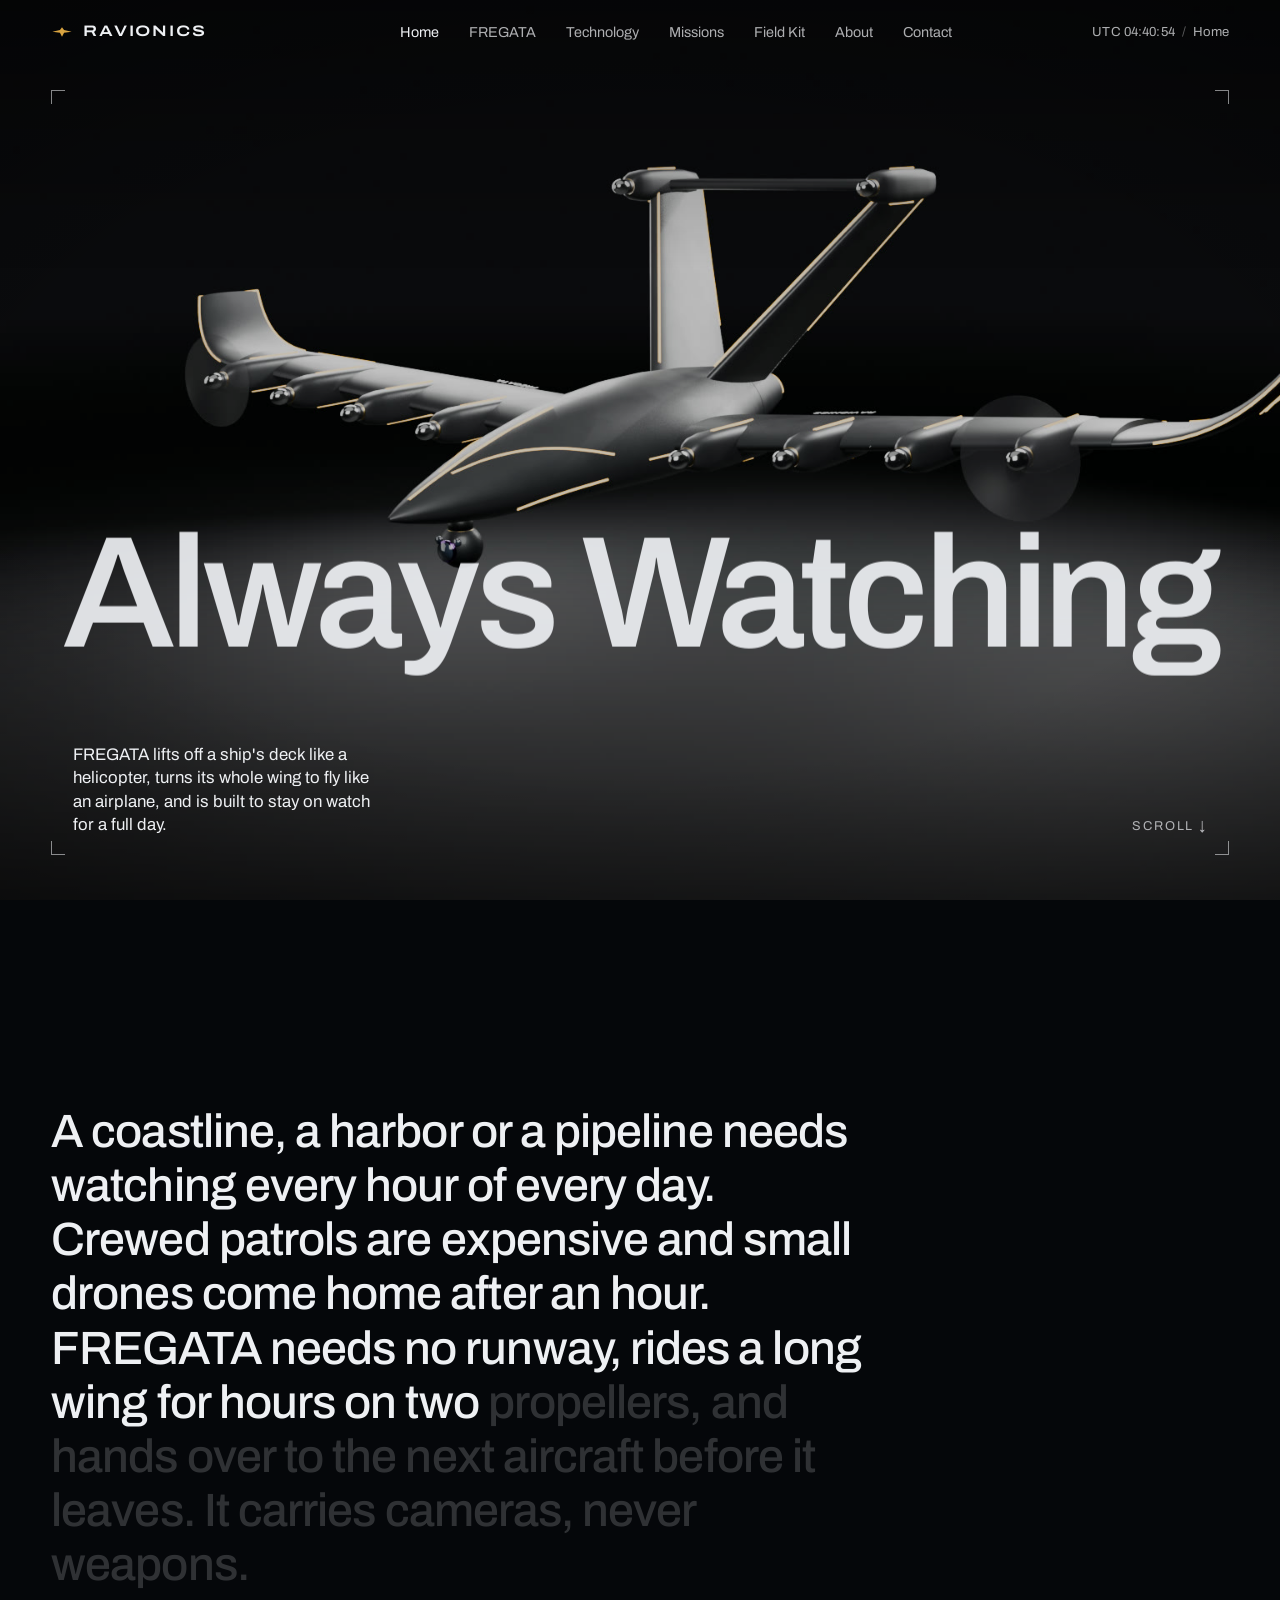
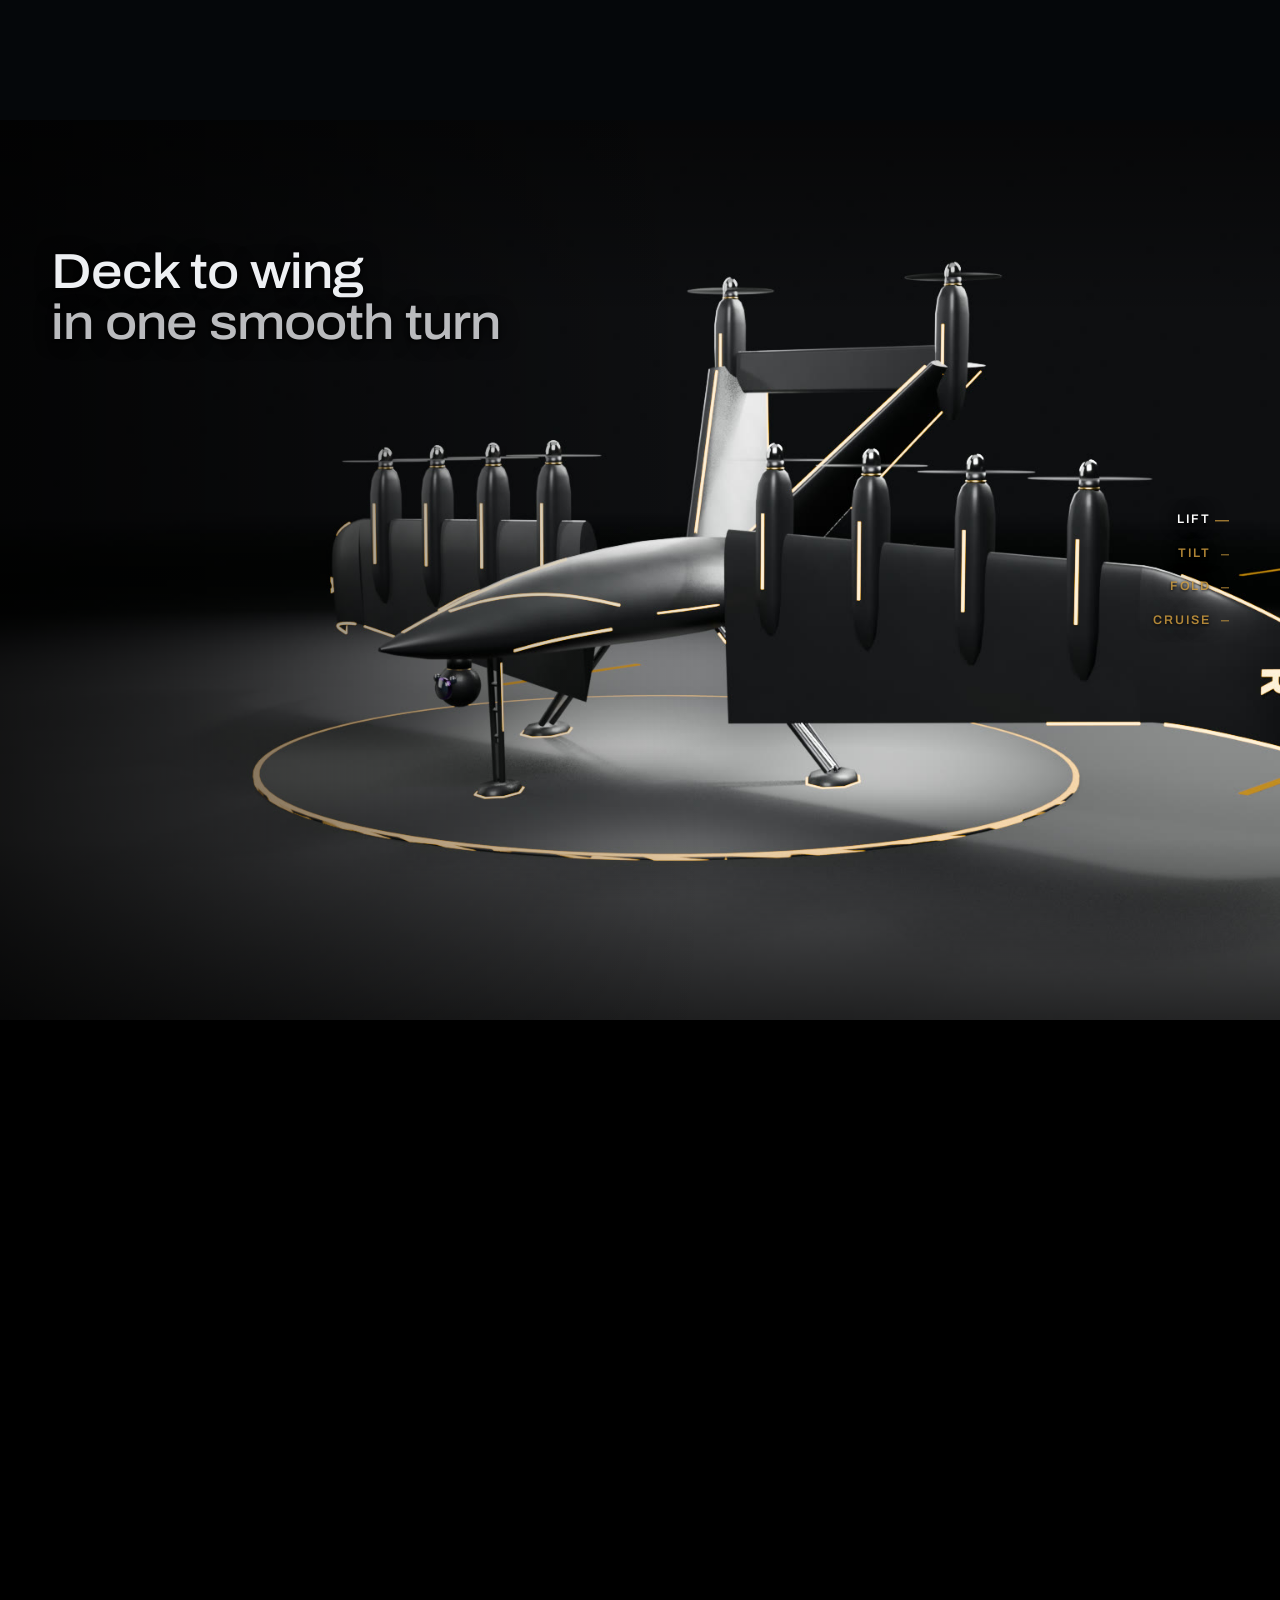
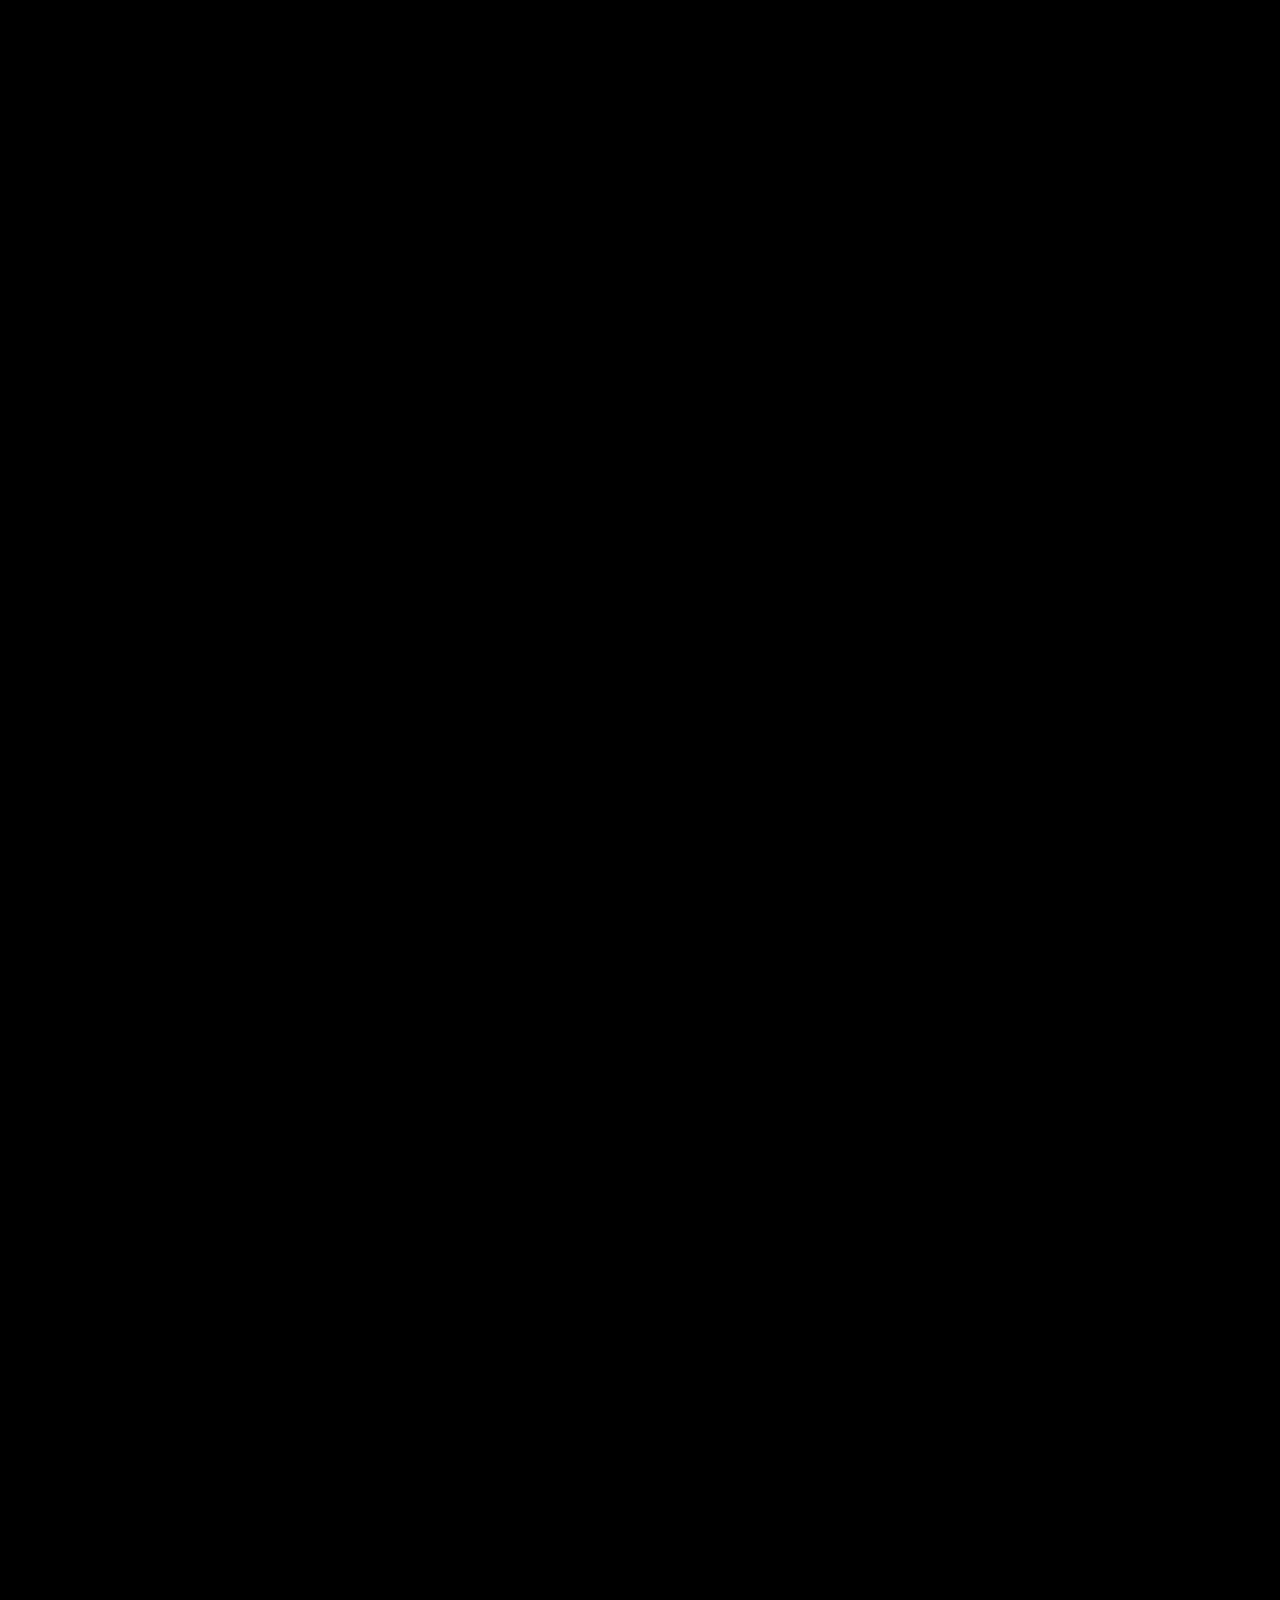
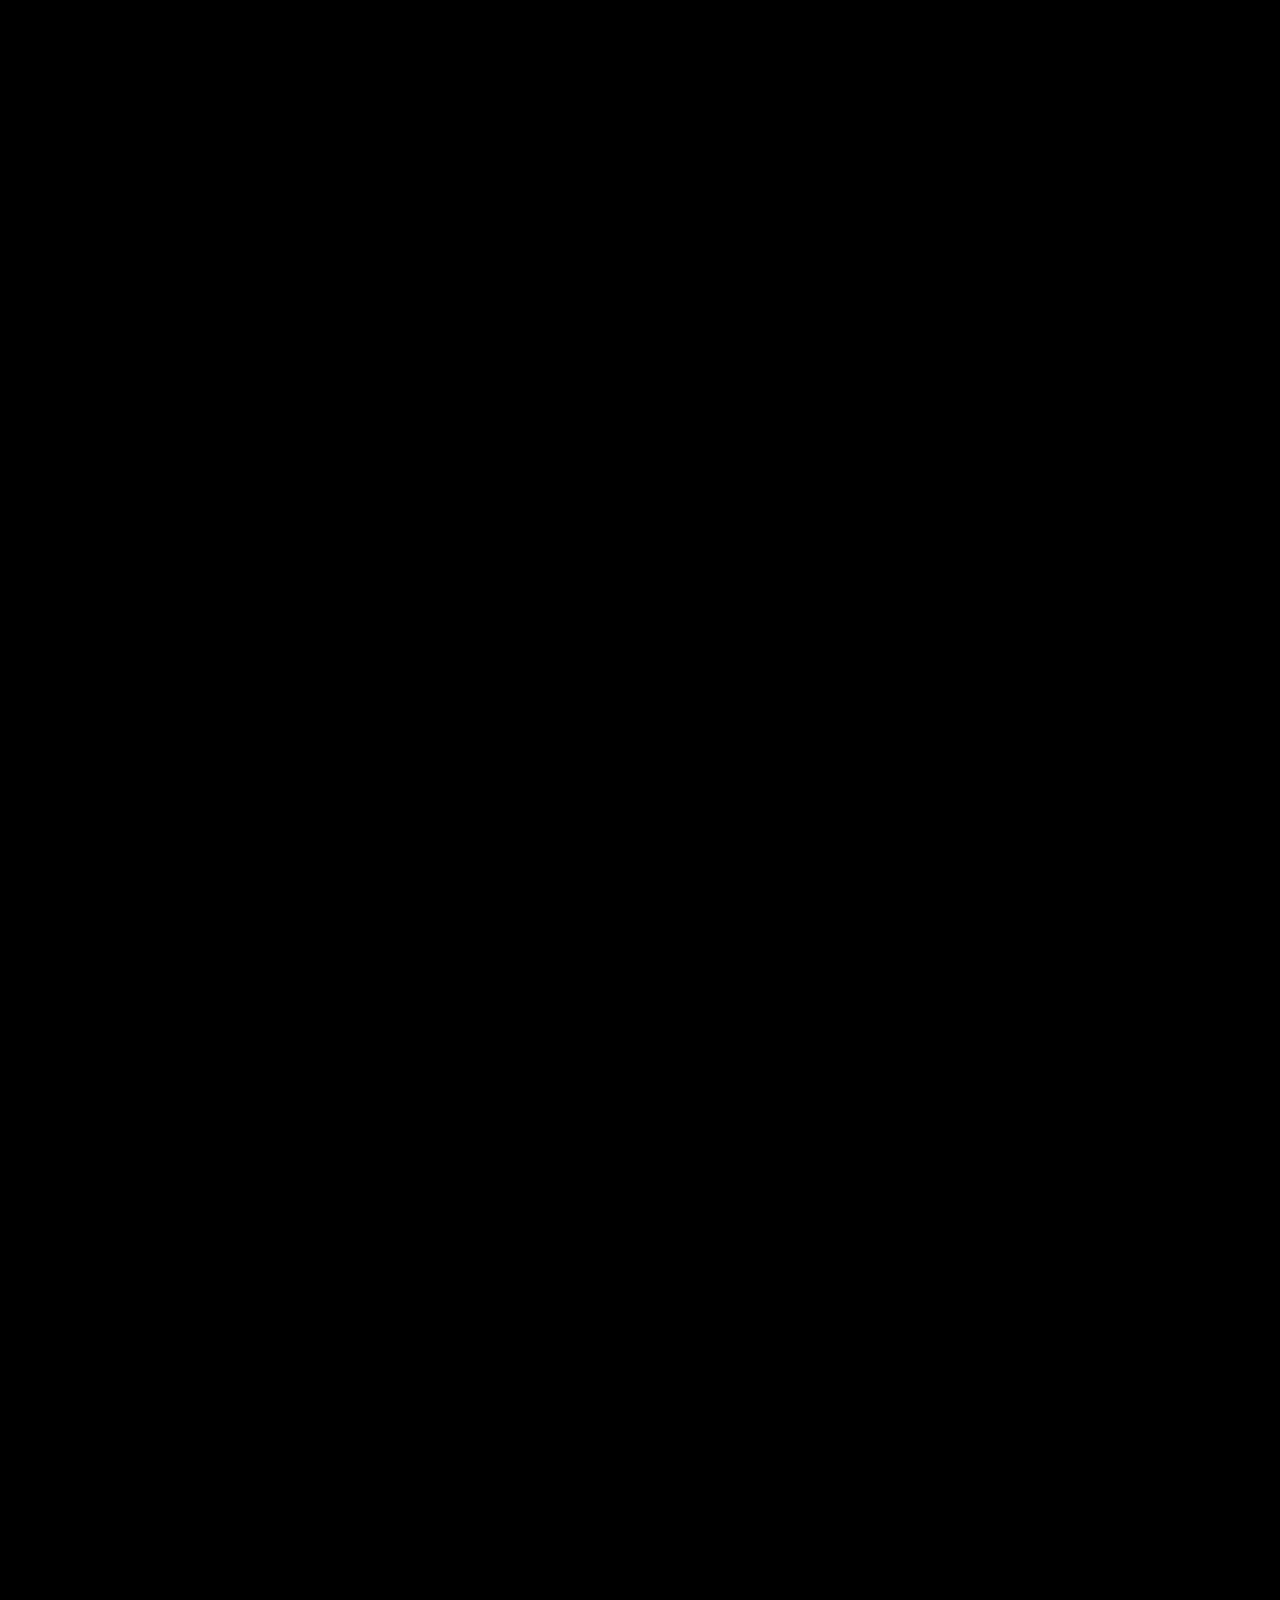
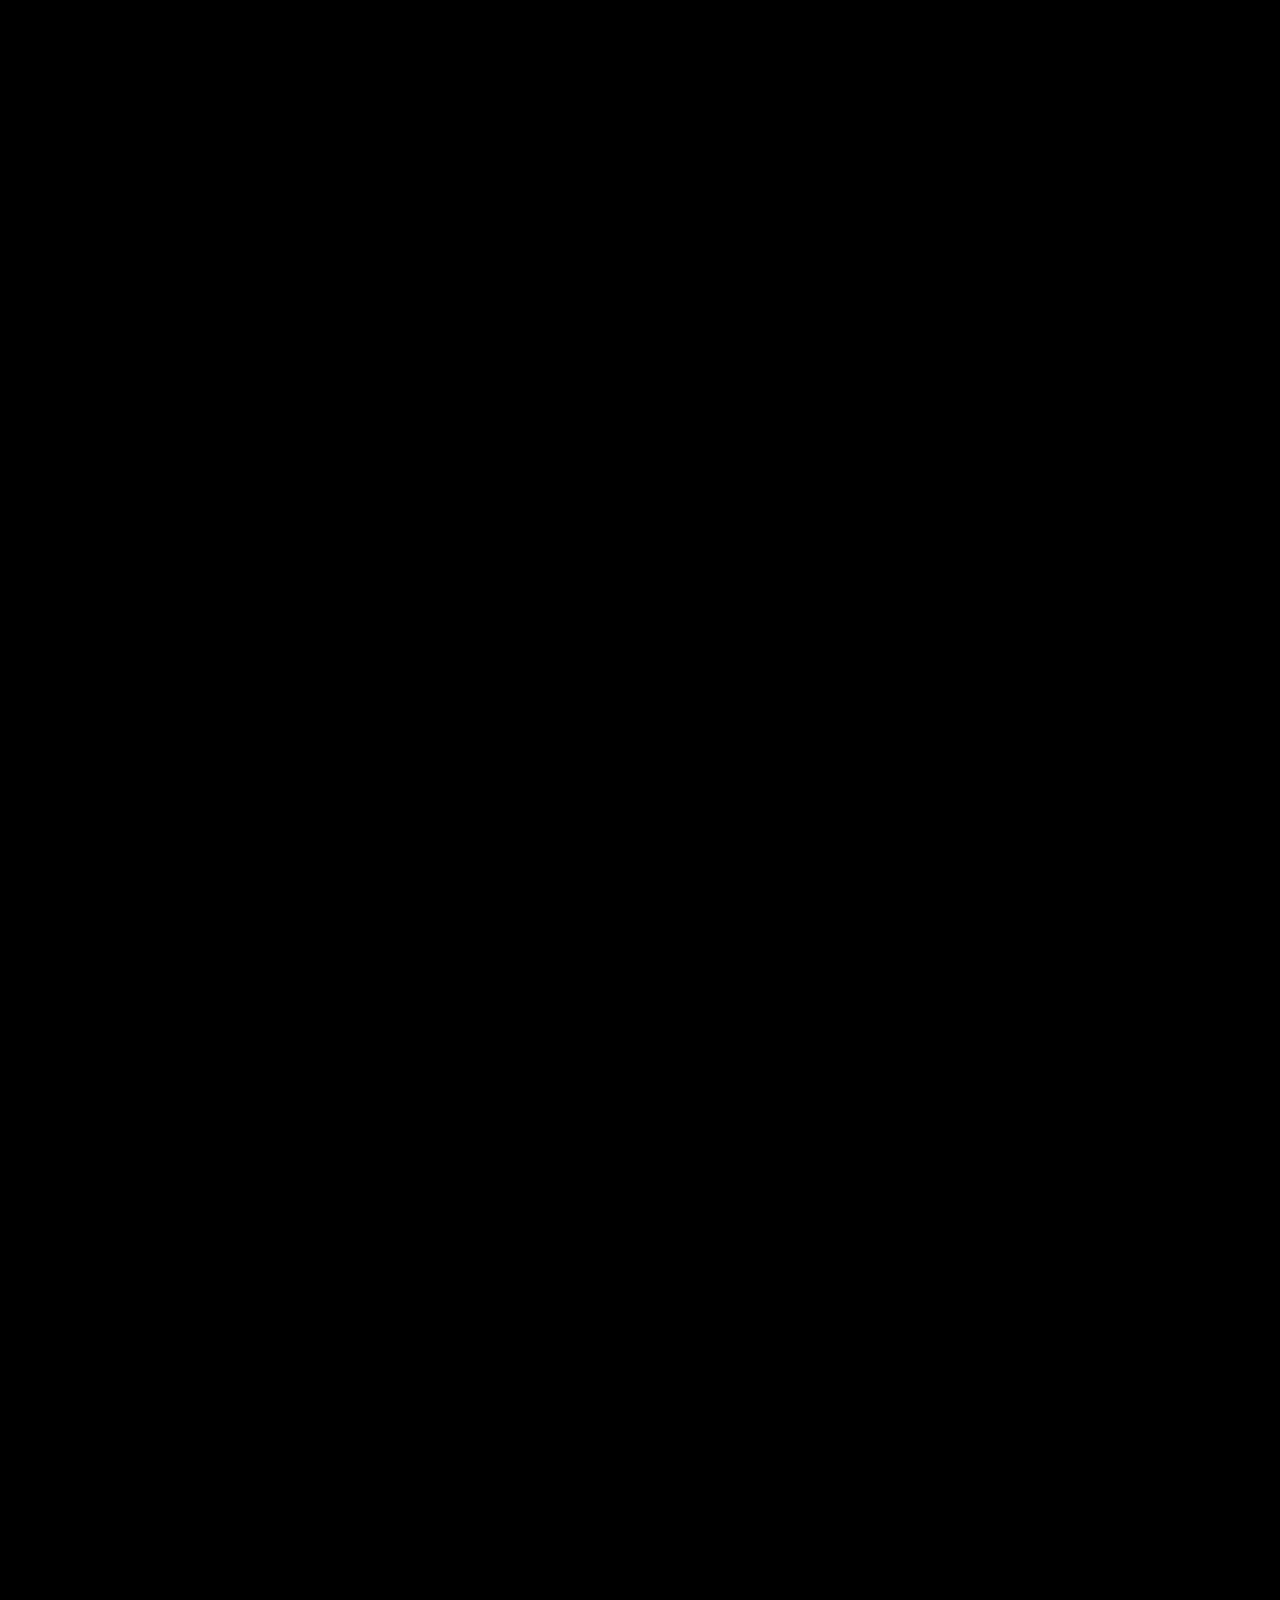
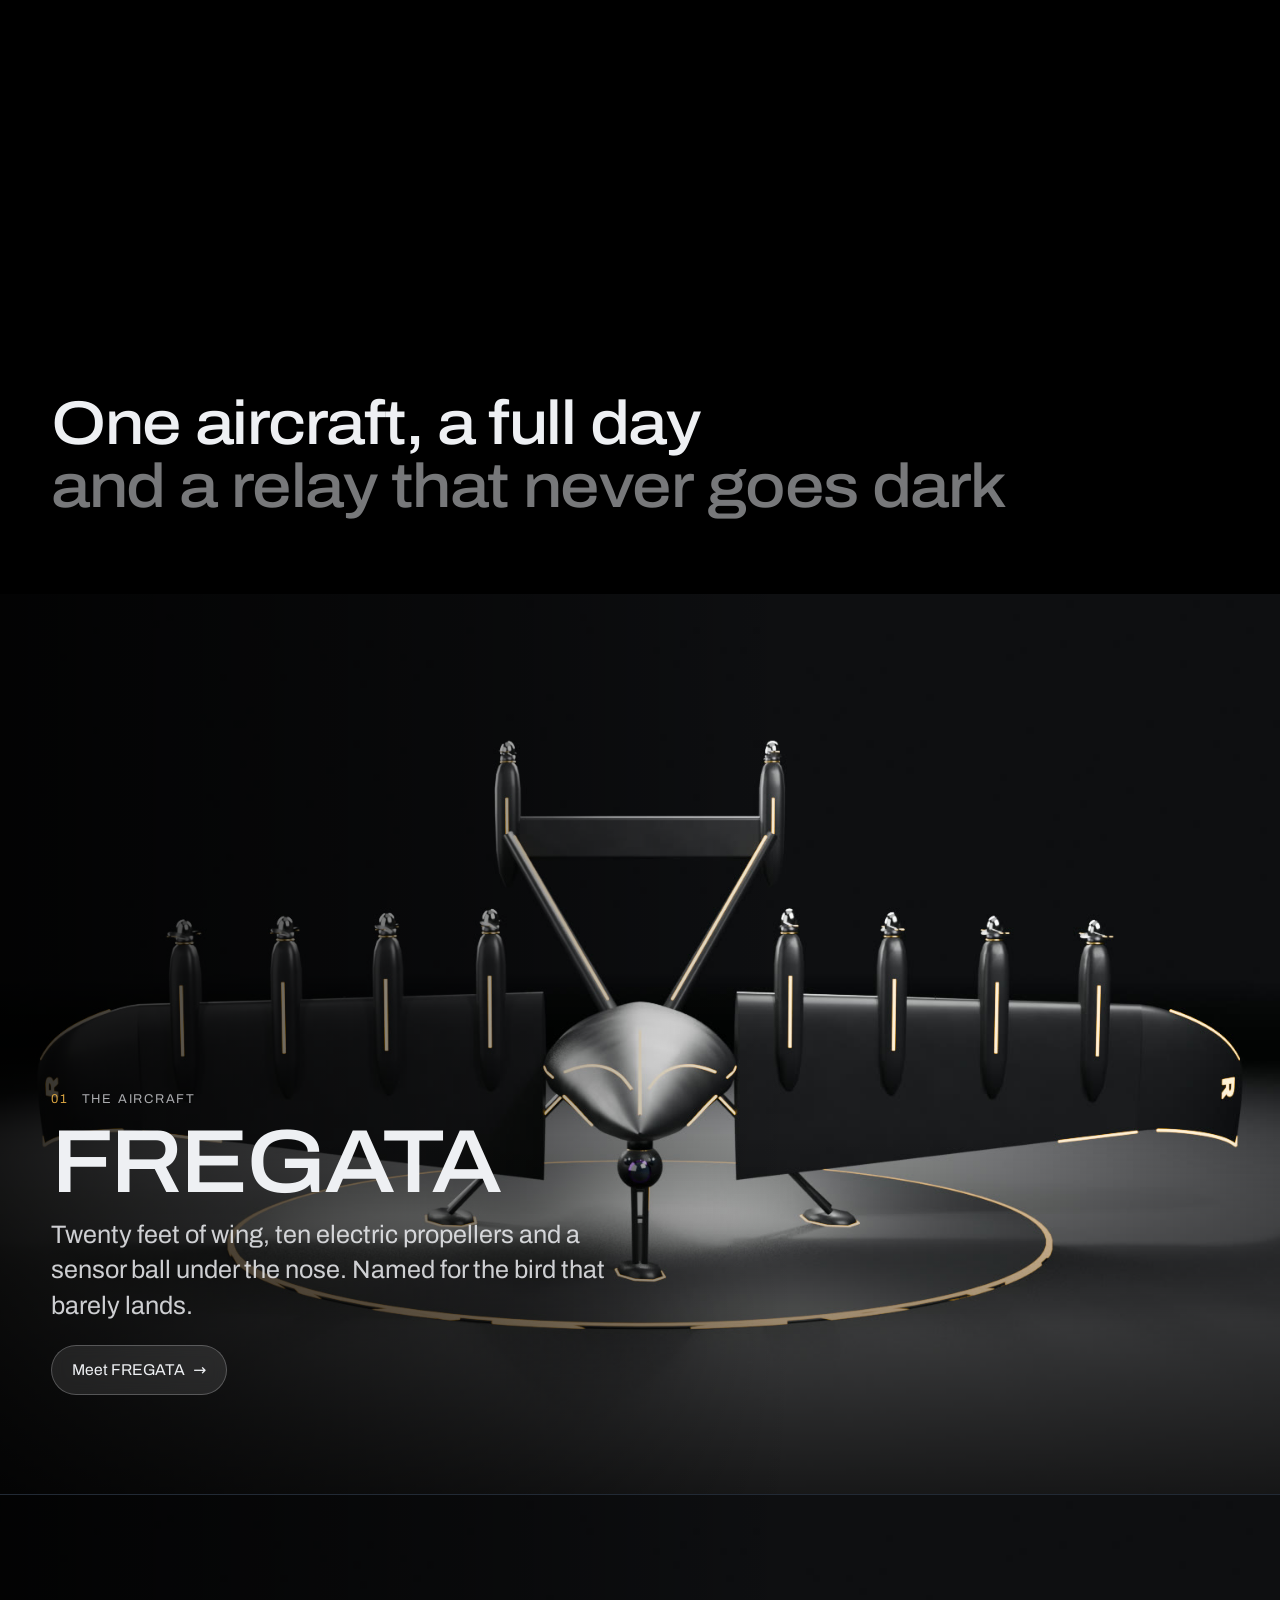
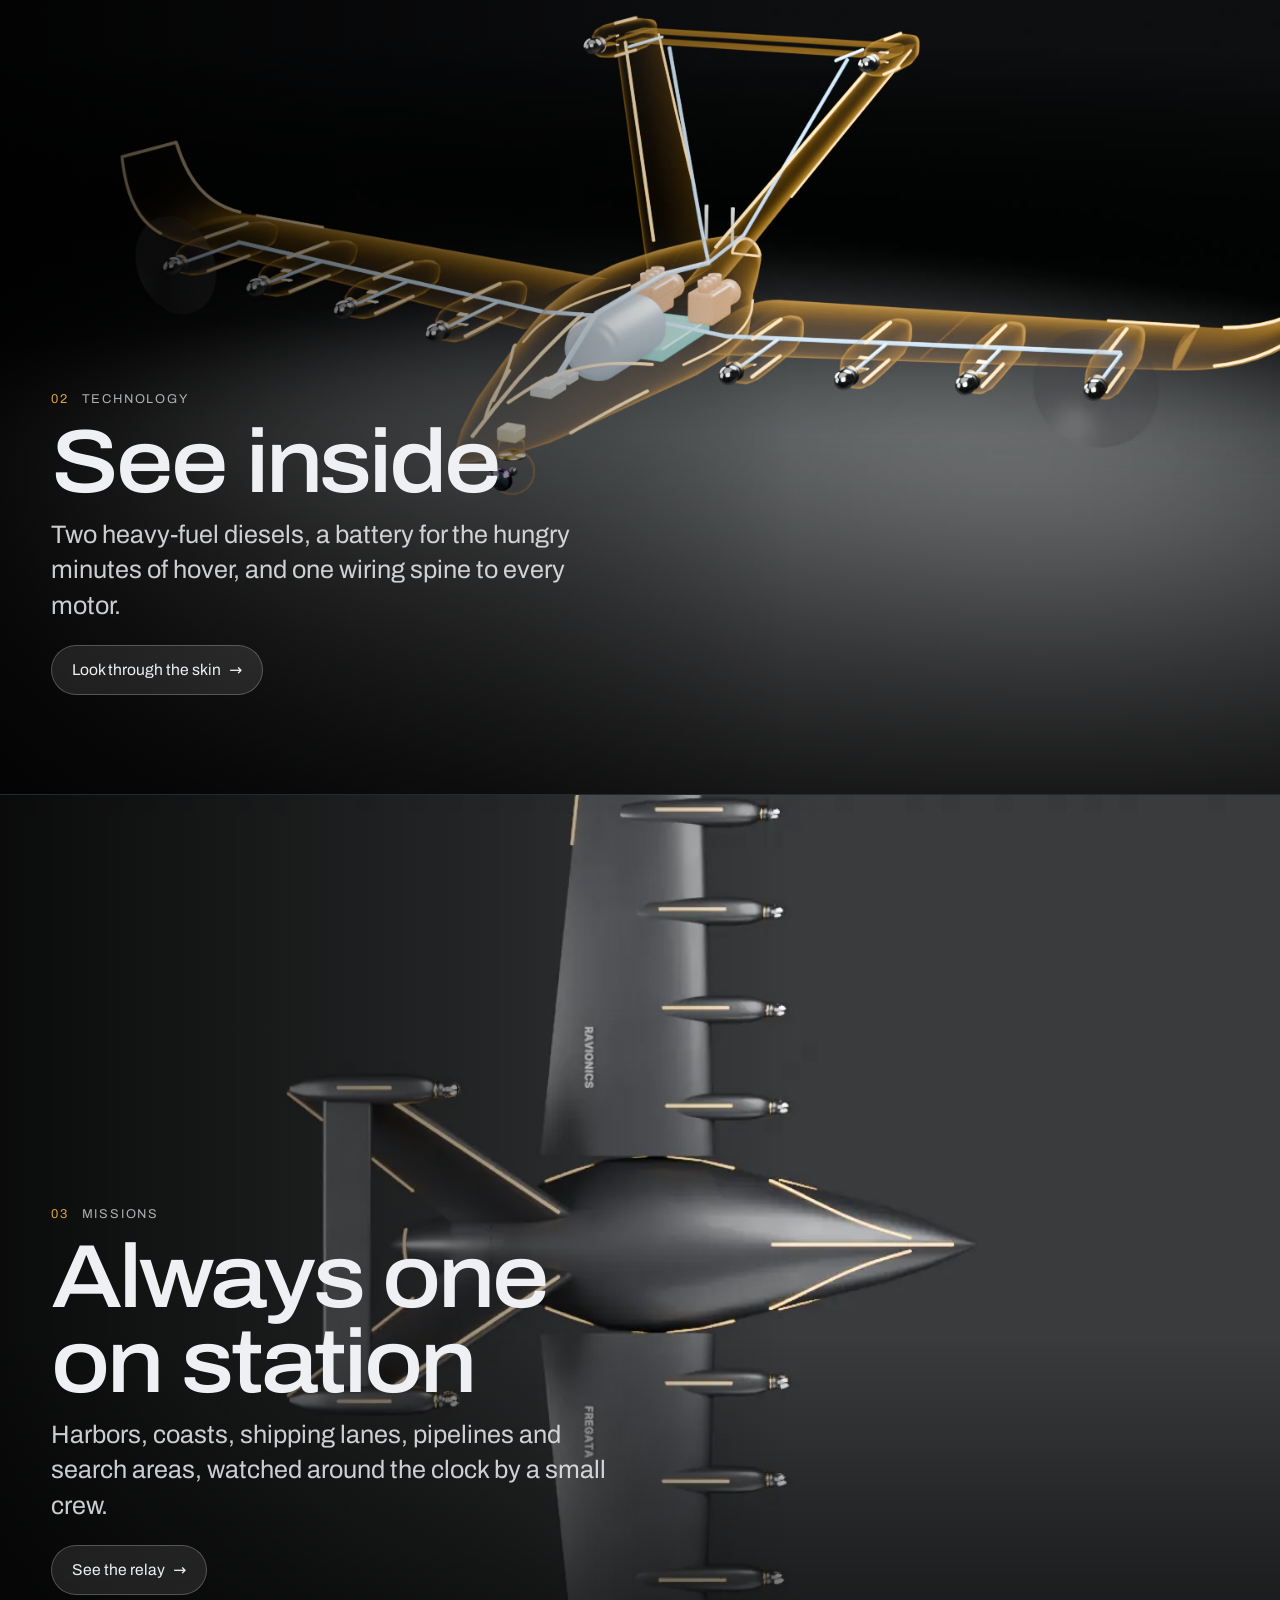
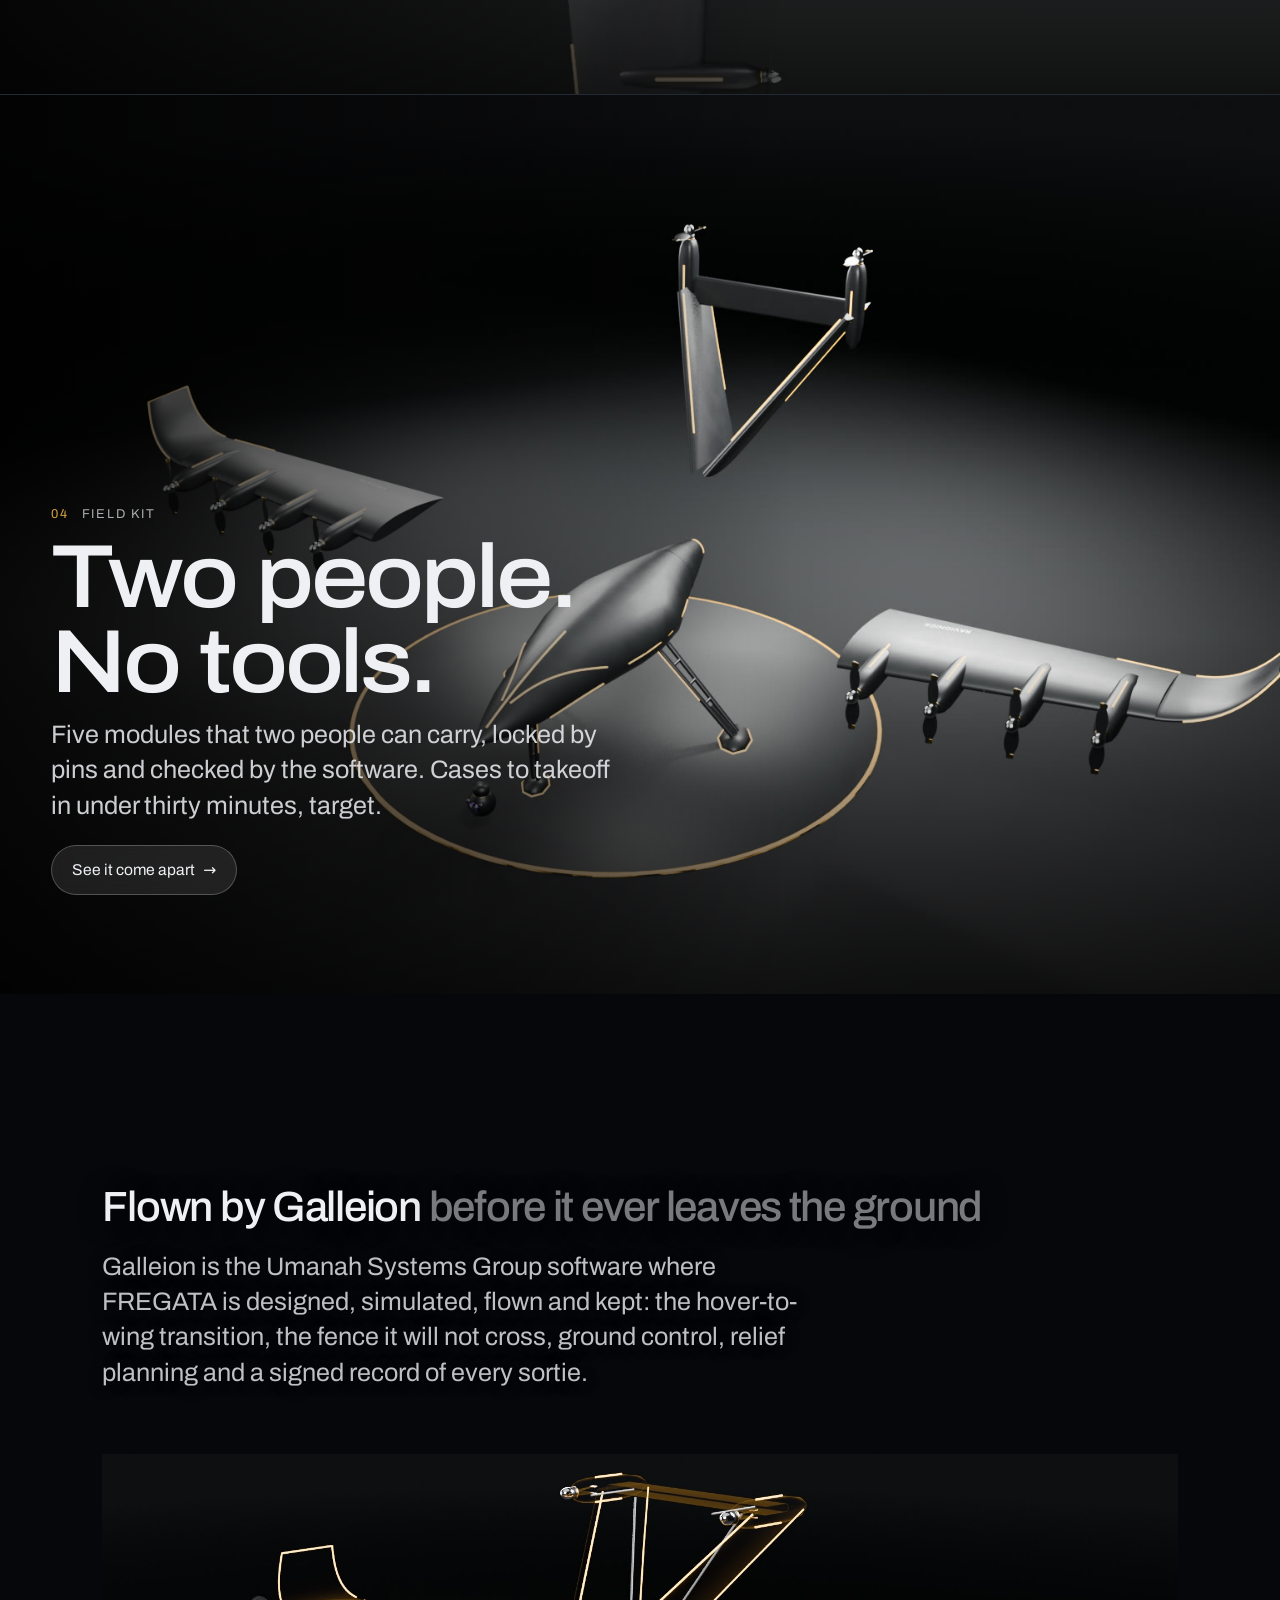
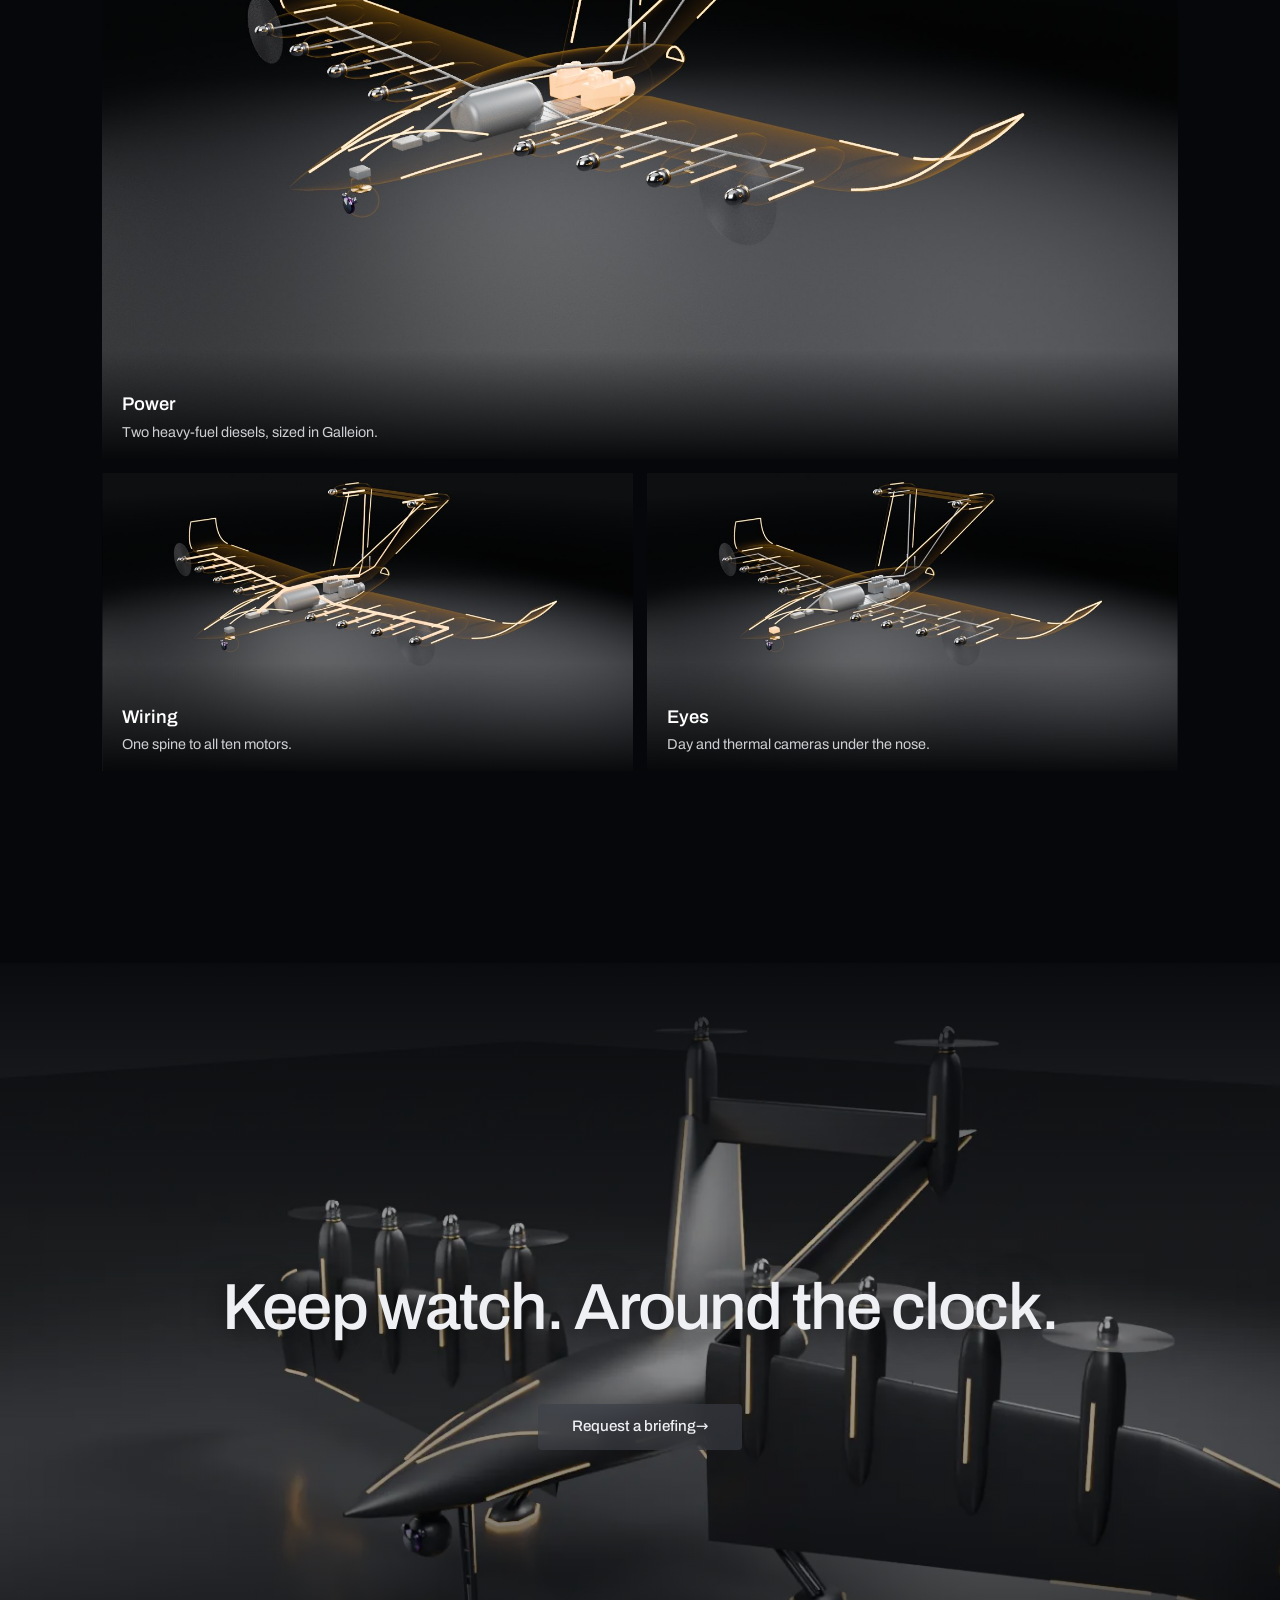
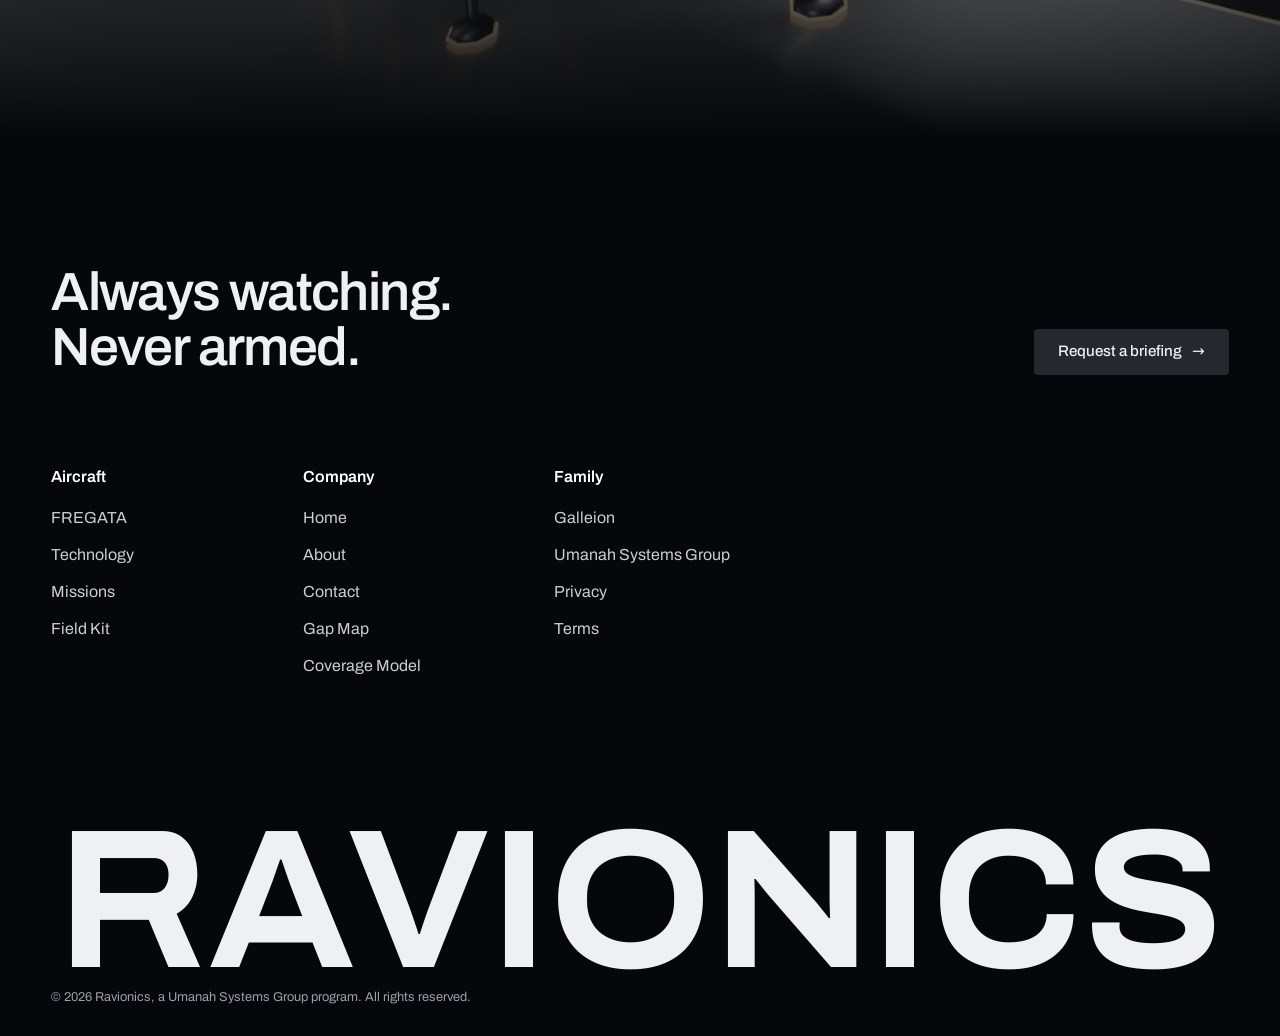
==== commit 6a090602: "Hero title below the aircraft, whole aircraft on portrait tablets, gold chapter labels Co-Authored-B" ====
--- a/index.html
+++ b/index.html
@@ -12,7 +12,7 @@
 <meta name="twitter:card" content="summary_large_image">
 <link rel="icon" href="/favicon.svg" type="image/svg+xml">
 <link rel="preload" href="/fonts/archivo.woff2" as="font" type="font/woff2" crossorigin>
-<link rel="stylesheet" href="/r.css?v=ccea7739c5">
+<link rel="stylesheet" href="/r.css?v=b4315dc12b">
 <script type="module" src="/r.js?v=55e0f66c54"></script>
 </head>
 <body class="pg-index">
--- a/r.css
+++ b/r.css
@@ -857,9 +857,9 @@
 .k-close-pic .k-close-h { text-shadow: 0 2px 30px rgba(0,0,0,.6); }
 
 /* film chapters: readable over bright water */
-.film-chapters li { color: rgba(243,154,46,.8); text-shadow: 0 1px 3px rgba(0,0,0,.9), 0 0 18px rgba(0,0,0,.55); font-weight: 600; }
+.film-chapters li { color: rgba(217,164,65,.8); text-shadow: 0 1px 3px rgba(0,0,0,.9), 0 0 18px rgba(0,0,0,.55); font-weight: 600; }
 .film-chapters li.on { color: #fff; }
-.film-chapters li.on::after { background: #f39a2e; }
+.film-chapters li.on::after { background: #d9a441; }
 
 /* how it is done today: real photographs */
 .k-today { display: block !important; min-height: 0; padding: clamp(120px, 14vw, 200px) var(--m) clamp(90px, 10vw, 140px); }
@@ -867,14 +867,14 @@
 .k-today::after { content: ''; position: absolute; inset: 0; background: linear-gradient(180deg, #05070a 0%, rgba(5,7,10,.45) 14%, rgba(5,7,10,.62) 50%, rgba(5,7,10,.82) 85%, #05070a 100%); pointer-events: none; }
 .k-today > * { position: relative; z-index: 1; }
 .k-today .k-q-copy { margin: 0 auto; }
-.k-today-kicker { font-size: .8rem !important; letter-spacing: .2em; text-transform: uppercase; color: #f39a2e !important; margin-bottom: 18px !important; }
+.k-today-kicker { font-size: .8rem !important; letter-spacing: .2em; text-transform: uppercase; color: #d9a441 !important; margin-bottom: 18px !important; }
 .k-today-strip { width: 100%; list-style: none; margin: clamp(48px, 6vw, 80px) auto 0; padding: 0; max-width: var(--max); display: grid; grid-template-columns: repeat(3, minmax(0, 1fr)); gap: 14px; text-align: left; }
 .k-today-strip li { position: relative; overflow: hidden; aspect-ratio: 4 / 3; background: #000; }
 .k-today-strip img { position: absolute; inset: 0; width: 100%; height: 100%; object-fit: cover; transition: transform 1.4s var(--ease-out); }
 .k-today-strip li:hover img { transform: scale(1.05); }
 .k-today-strip li::after { content: ''; position: absolute; inset: 0; background: linear-gradient(180deg, rgba(5,7,10,0) 45%, rgba(5,7,10,.92) 100%); }
 .k-today-strip b, .k-today-strip span { position: absolute; z-index: 1; left: 20px; right: 20px; }
-.k-today-strip b { bottom: 62px; font-size: .78rem; letter-spacing: .18em; color: #f39a2e; font-weight: 600; }
+.k-today-strip b { bottom: 62px; font-size: .78rem; letter-spacing: .18em; color: #d9a441; font-weight: 600; }
 .k-today-strip span { bottom: 18px; font-size: 1.05rem; line-height: 1.3; color: #fff; }
 .k-today-end { margin-top: clamp(56px, 7vw, 96px) !important; }
 .k-today-big { font-size: clamp(2rem, 1.2rem + 3vw, 4rem) !important; font-weight: 540; letter-spacing: -0.03em; line-height: 1.05; color: #fff !important; max-width: none !important; margin: 0 0 28px !important; }
@@ -974,3 +974,16 @@
   .duo-copy { text-align: center; }
   .duo-copy p { margin: 0 auto; }
 @media (max-width: 760px) { .duo { grid-template-columns: minmax(0, 1fr); } .duo a { min-height: 70svh; } .duo-copy { text-align: center; } .duo-copy p { margin: 0 auto; } }
+
+/* hero words sit below the aircraft, not across it */
+@media (orientation: landscape) and (min-width: 761px) { .k-hero-h { top: 66%; } }
+/* portrait tablets: show the whole aircraft in the films instead of a narrow middle crop */
+@media (orientation: portrait) and (min-width: 761px) {
+  .scrub-film, .scrub-still, .k-jobs-film, .showcase-film { object-fit: contain; object-position: 50% 42%; background: #000; }
+}
+@media (orientation: portrait) and (min-width: 761px) {
+  .capture .scrub-film, .capture .scrub-still { object-position: 50% 30%; }
+  .scrub-notes > p, .scrub-notes > div { left: 50%; top: auto; bottom: 7%; width: min(560px, 84vw); transform: translate(-50%, 12px); }
+  .scrub-notes > .on { transform: translate(-50%, 0); }
+  .k-jobs-film { object-position: 50% 30%; }
+}
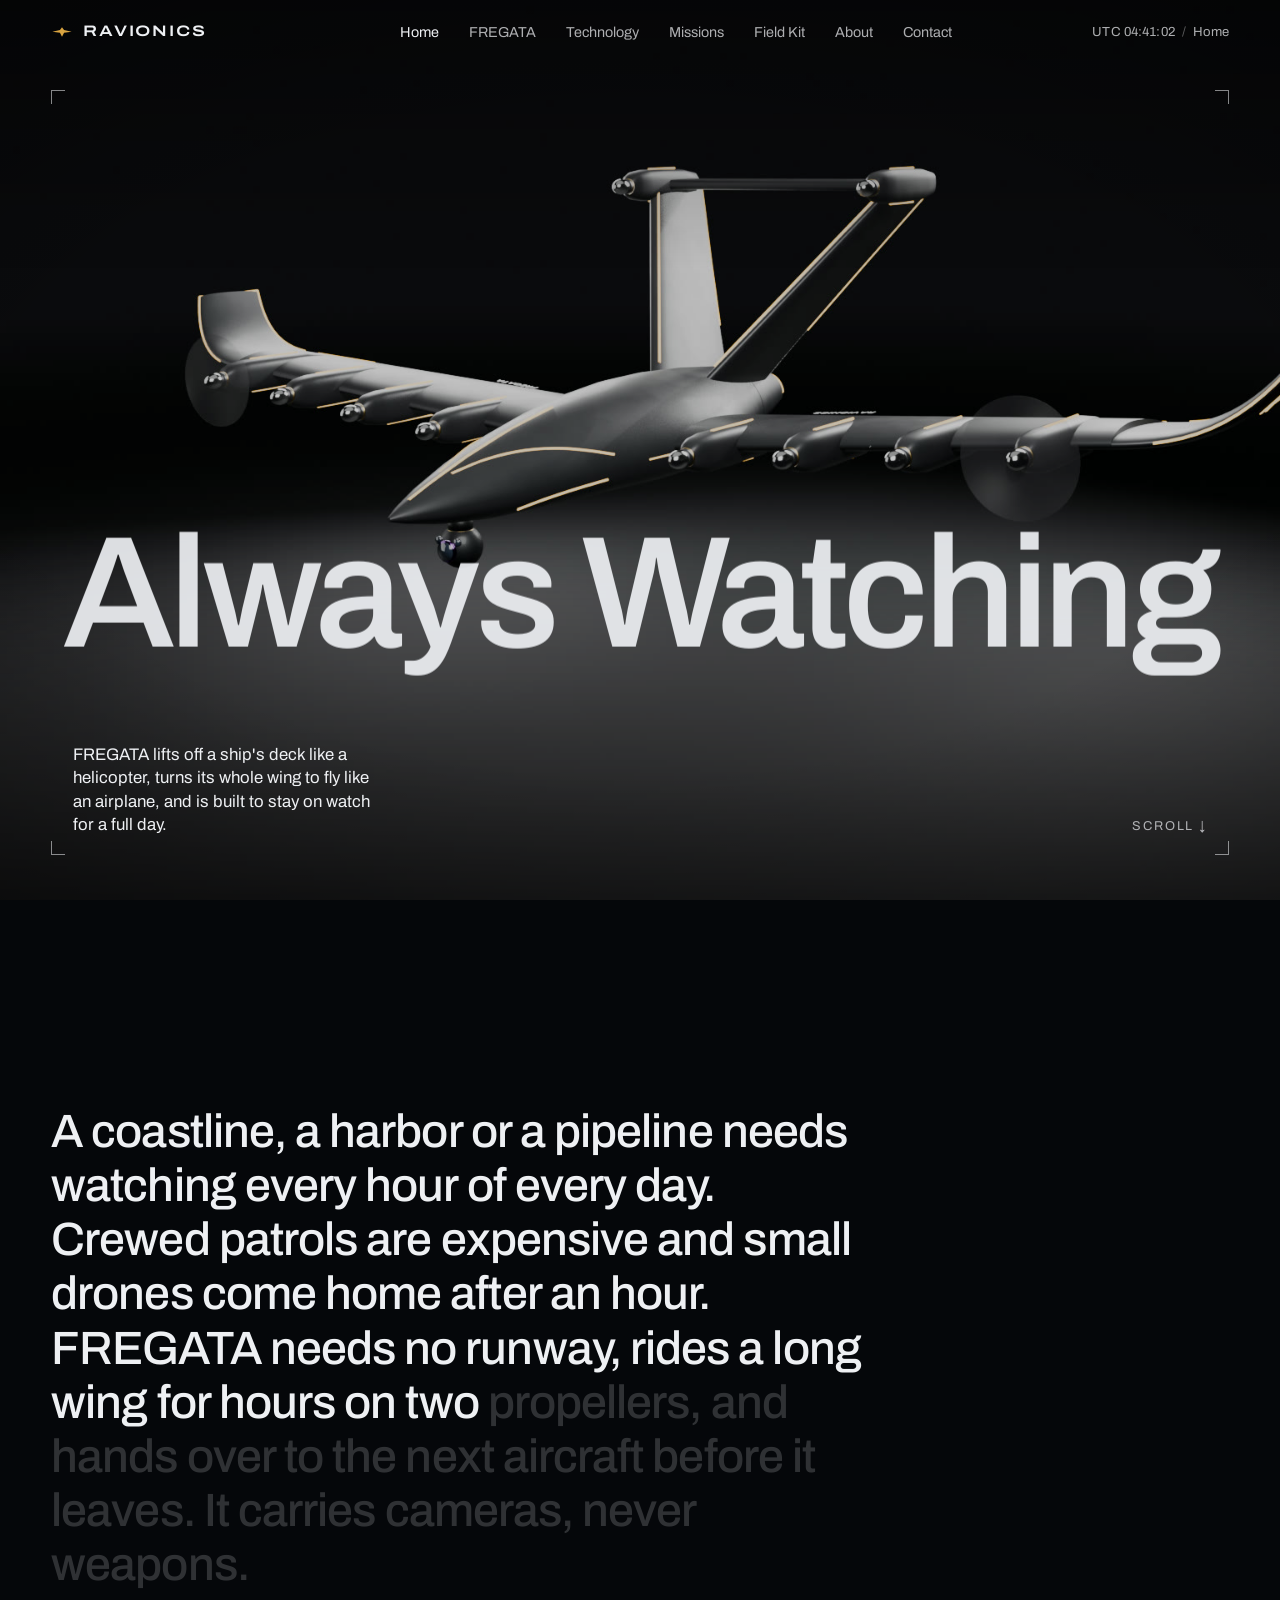
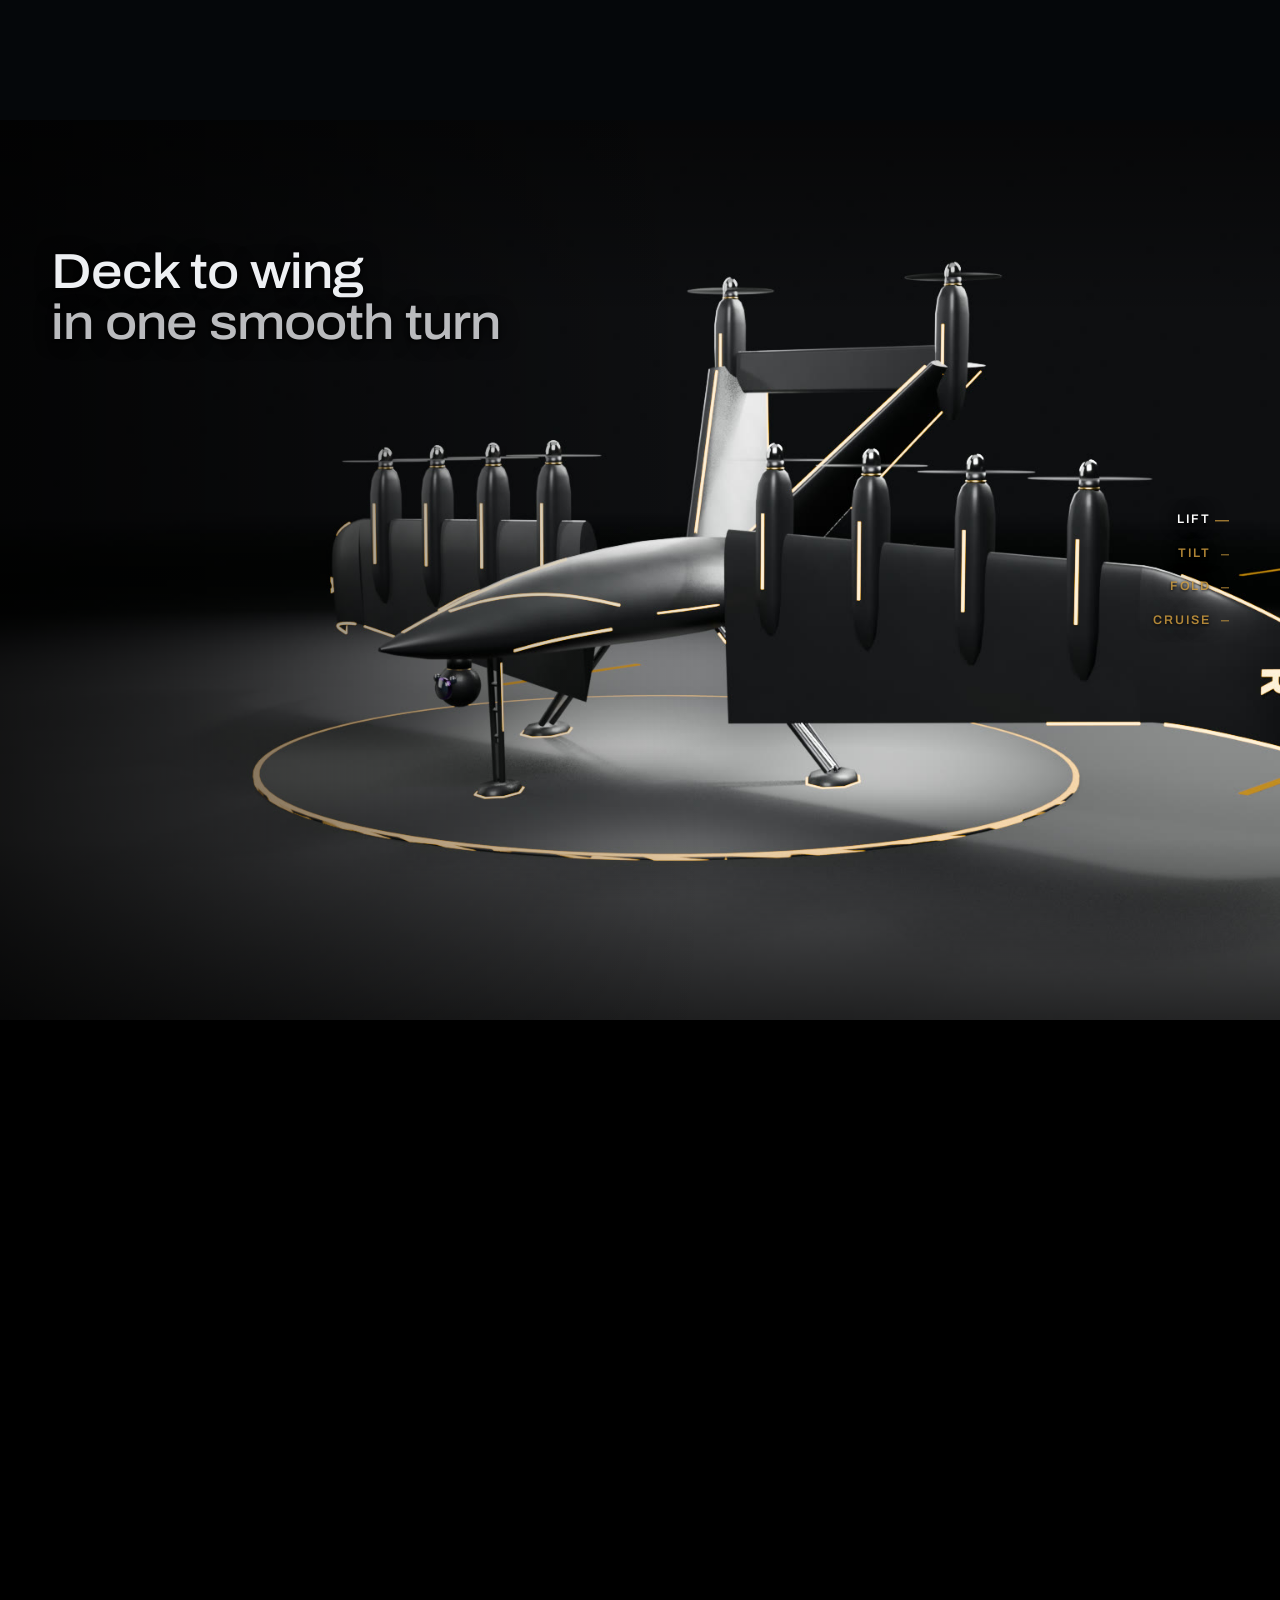
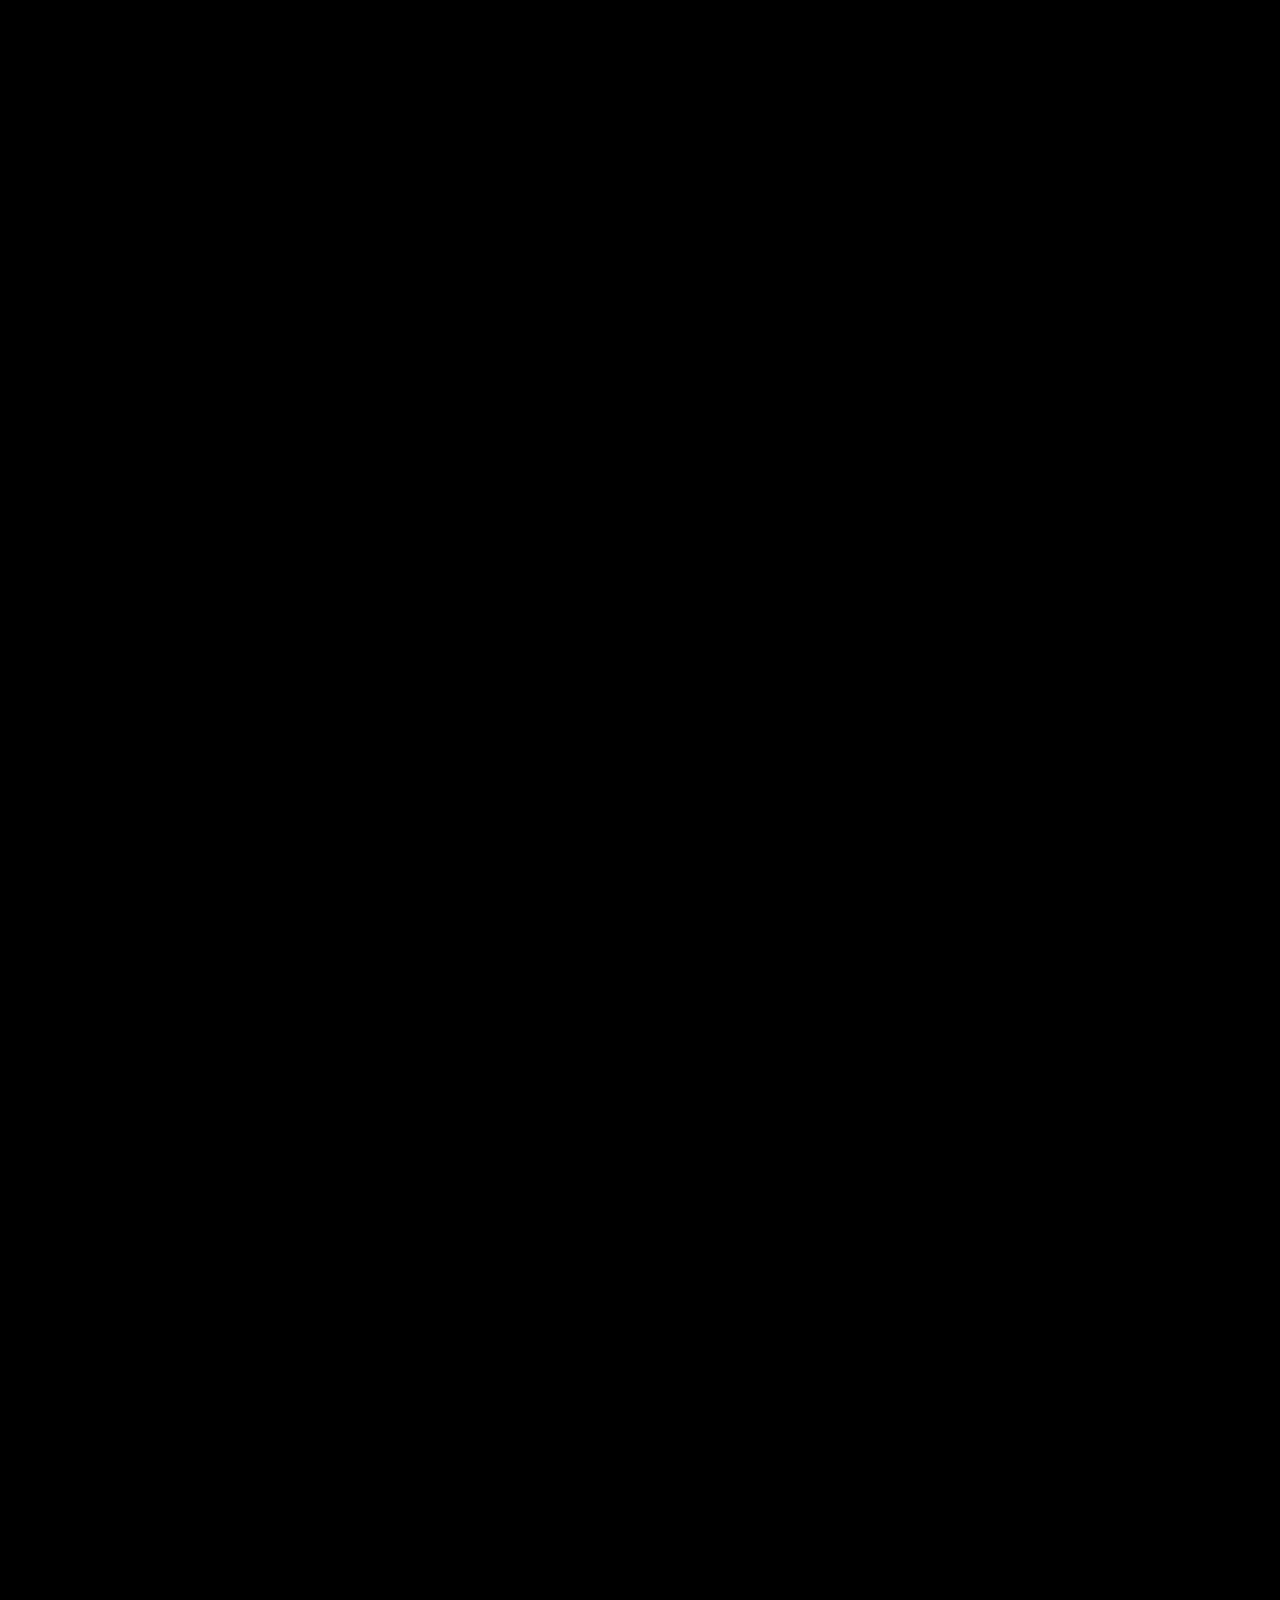
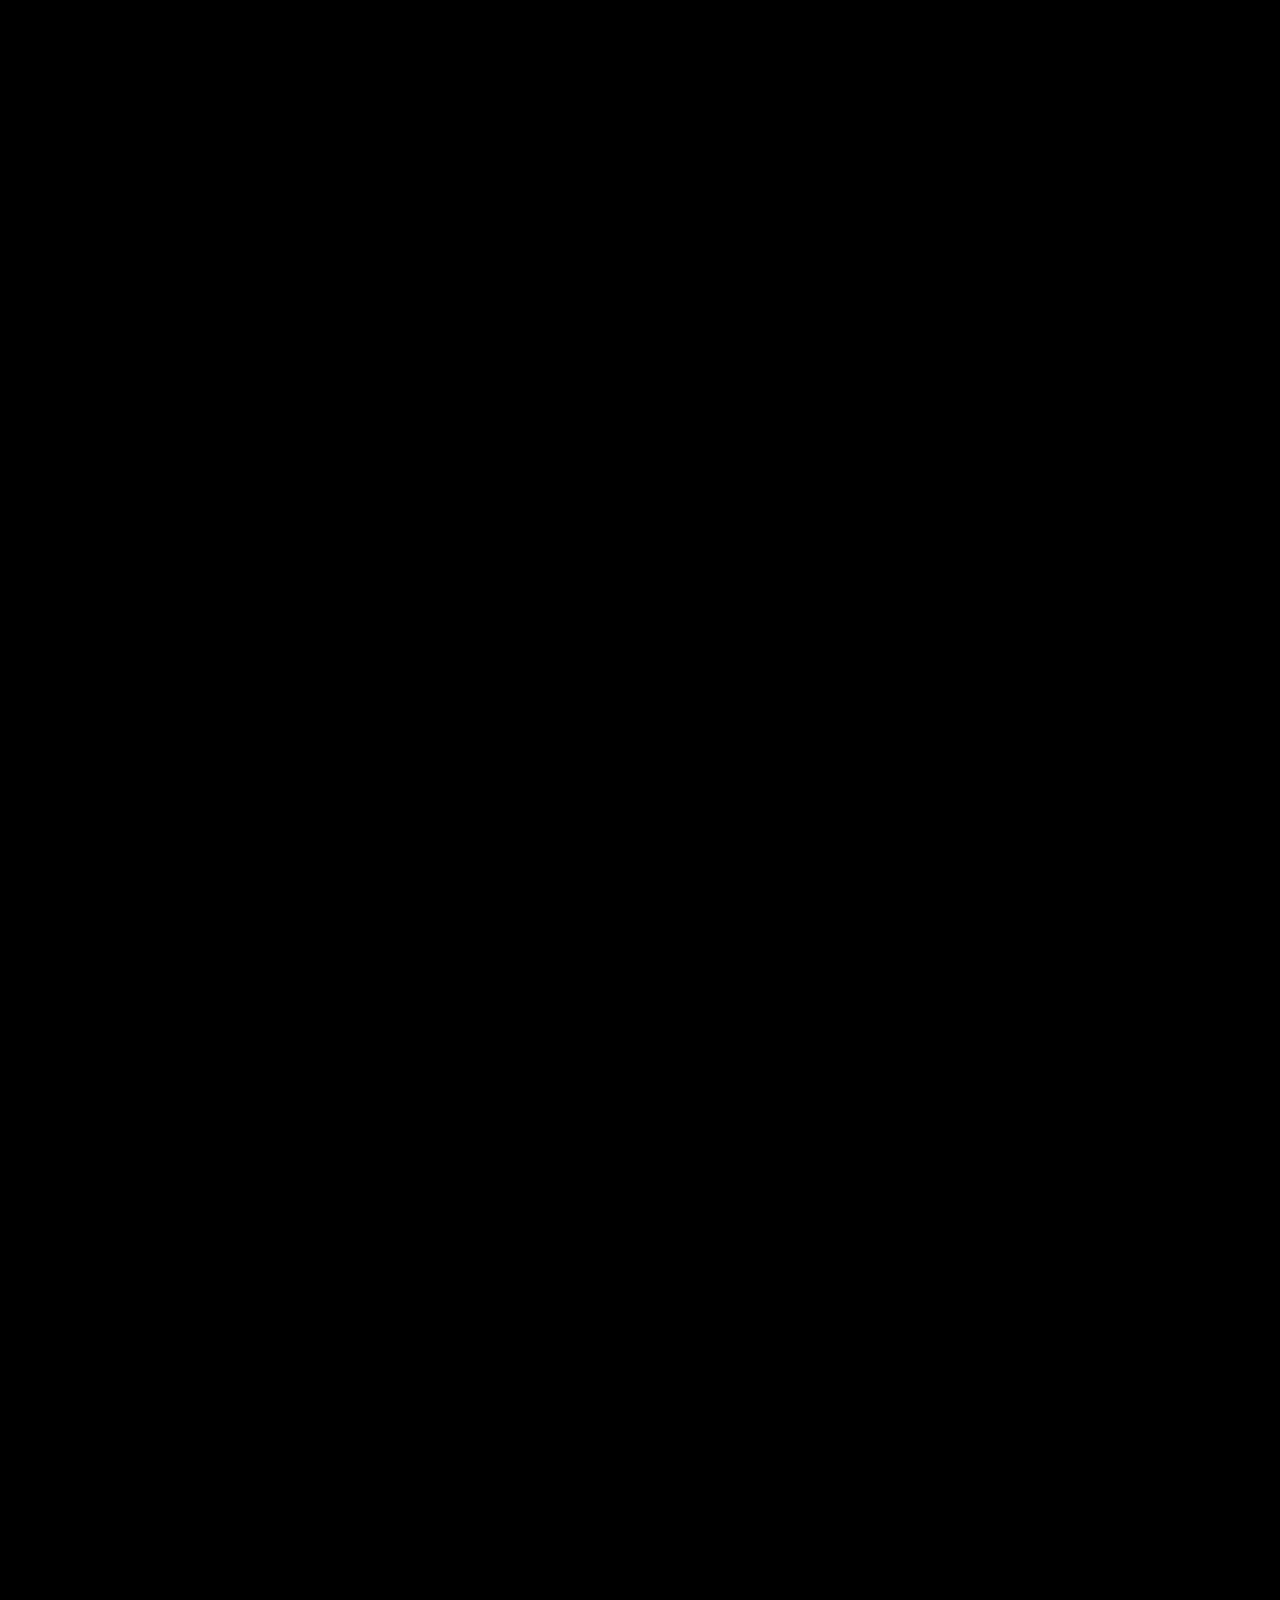
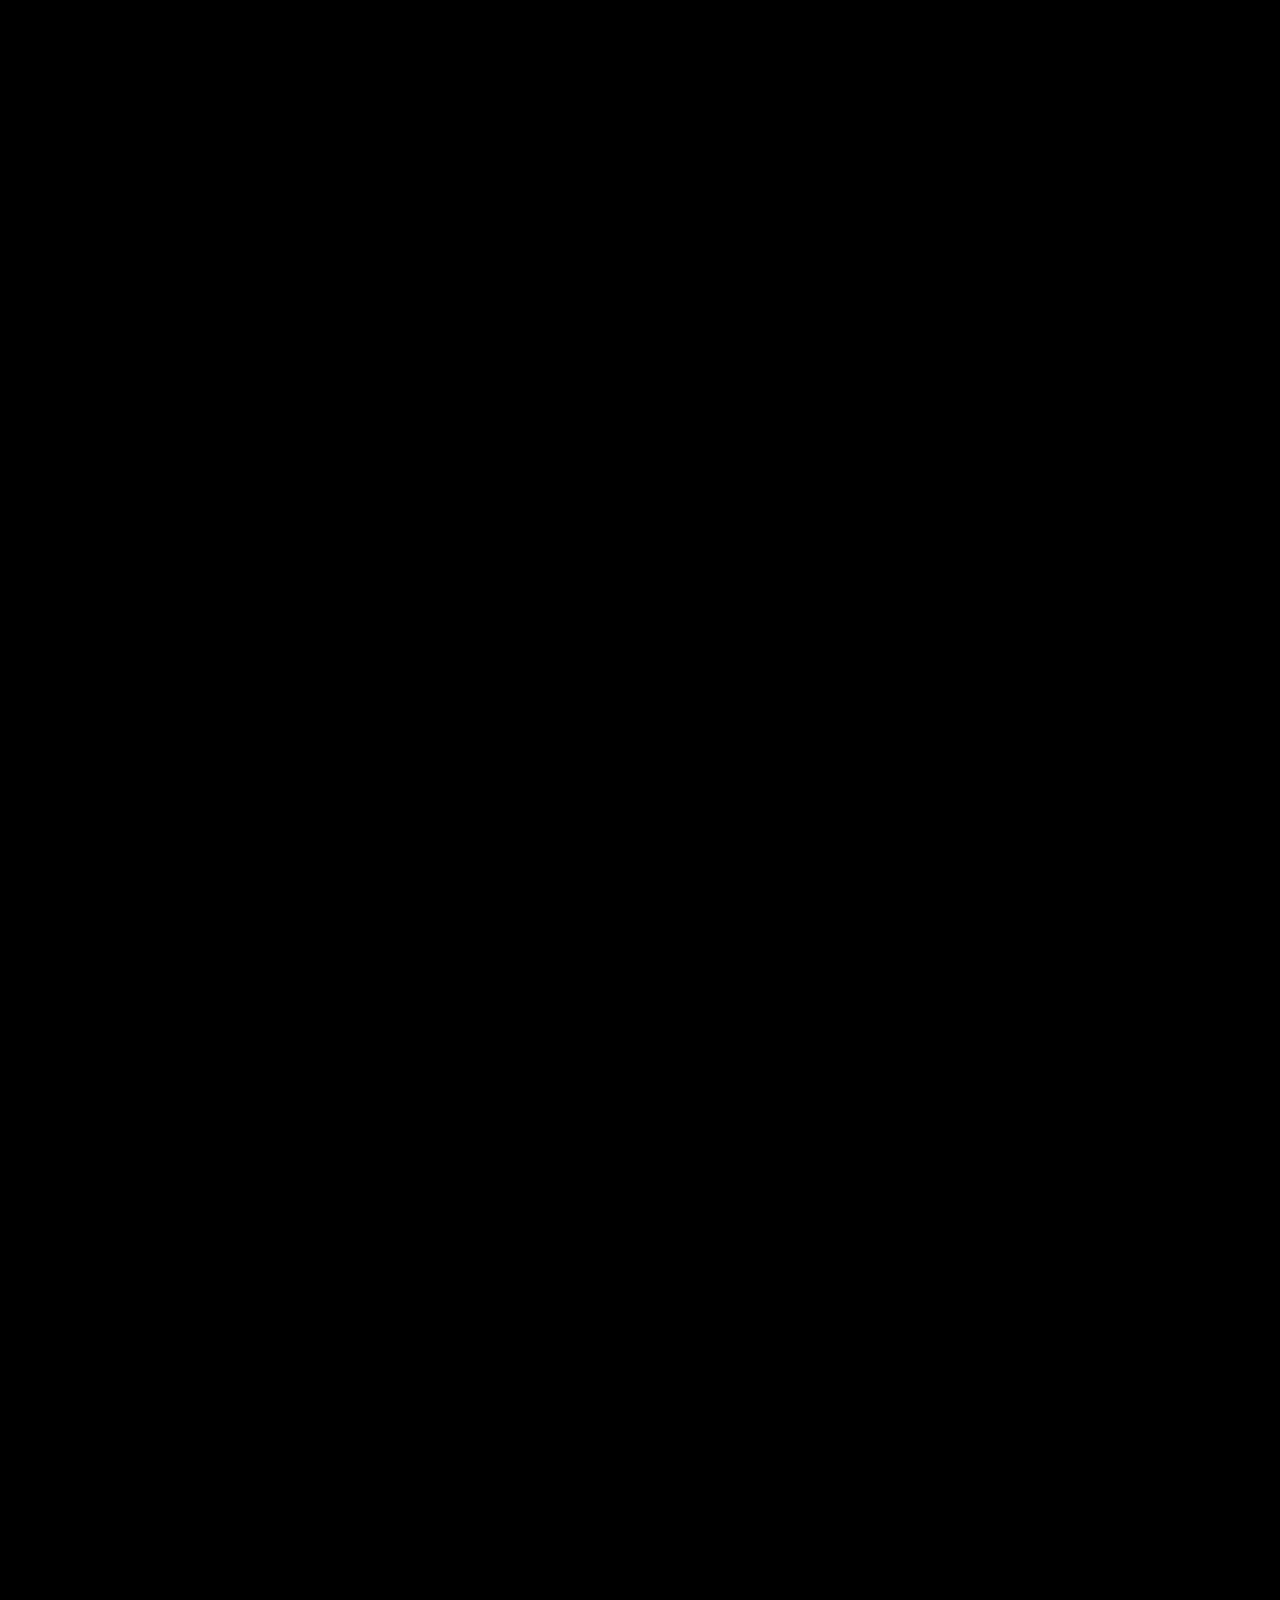
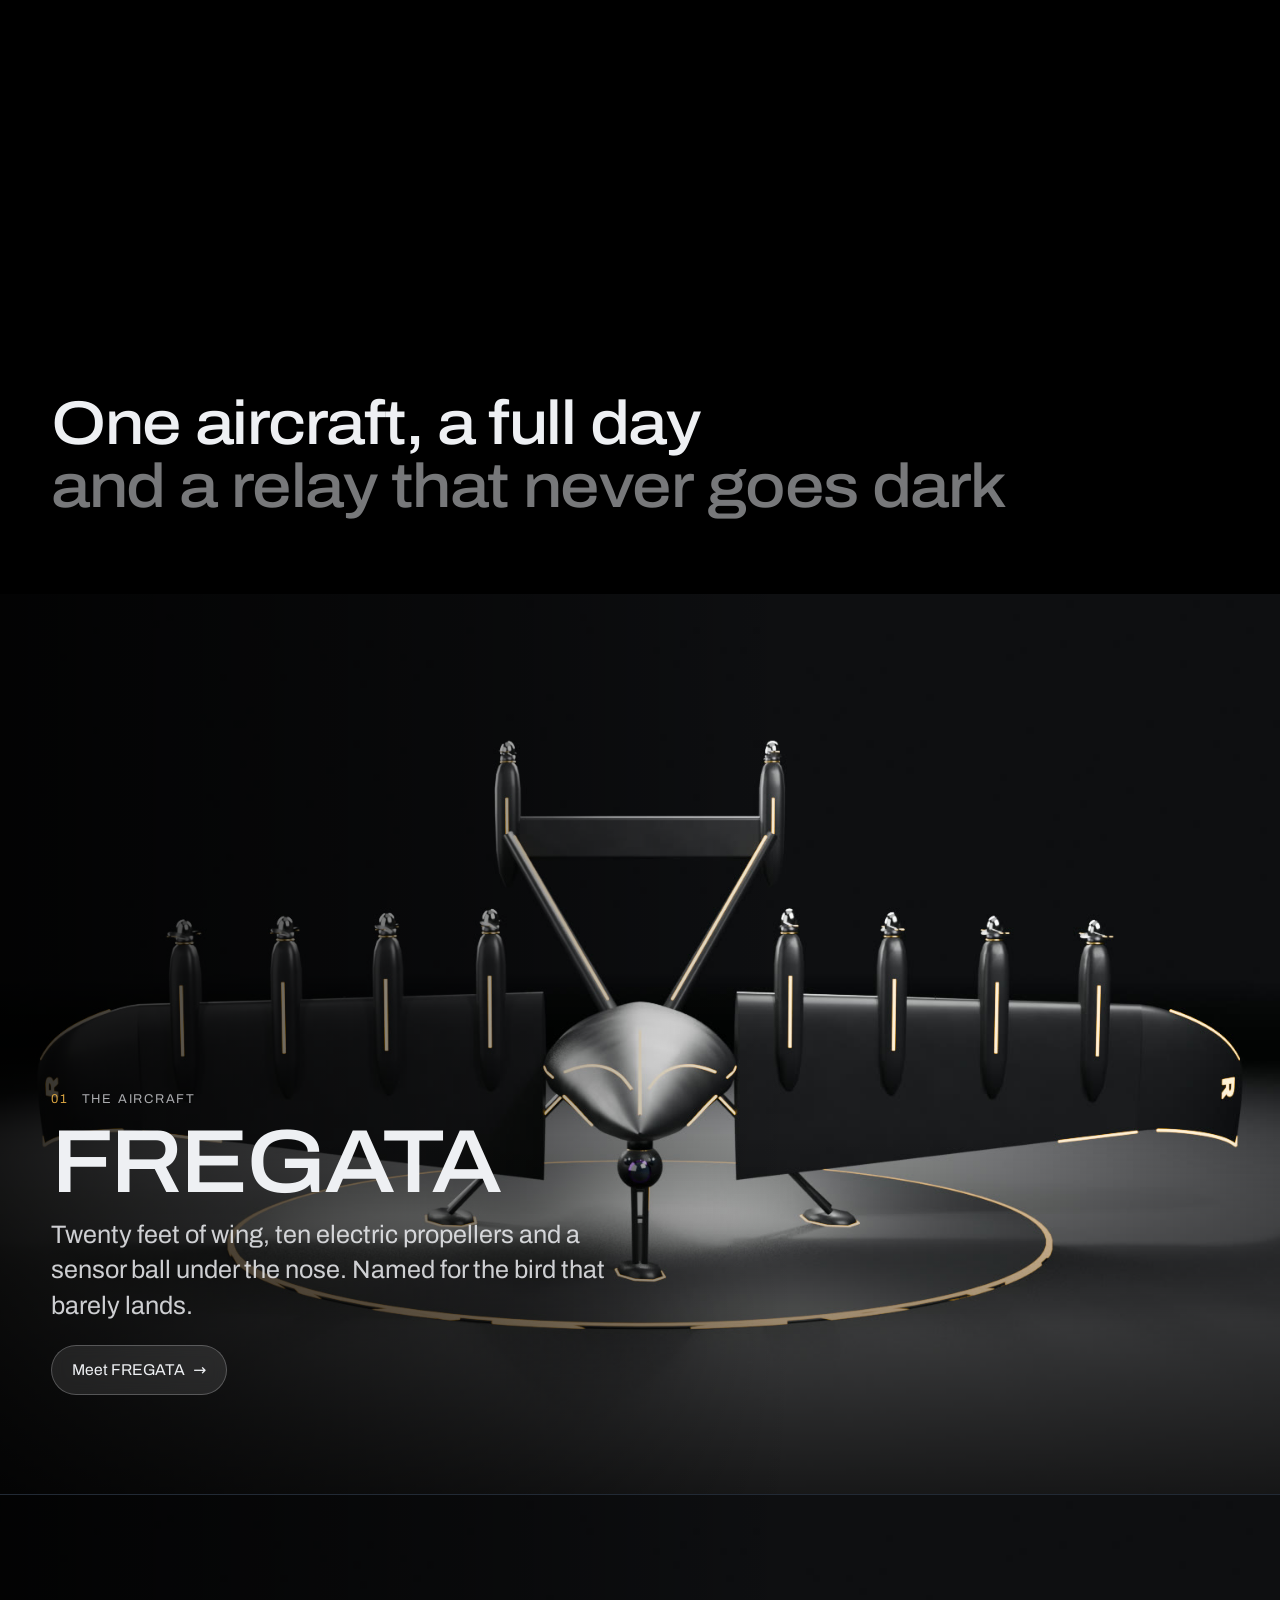
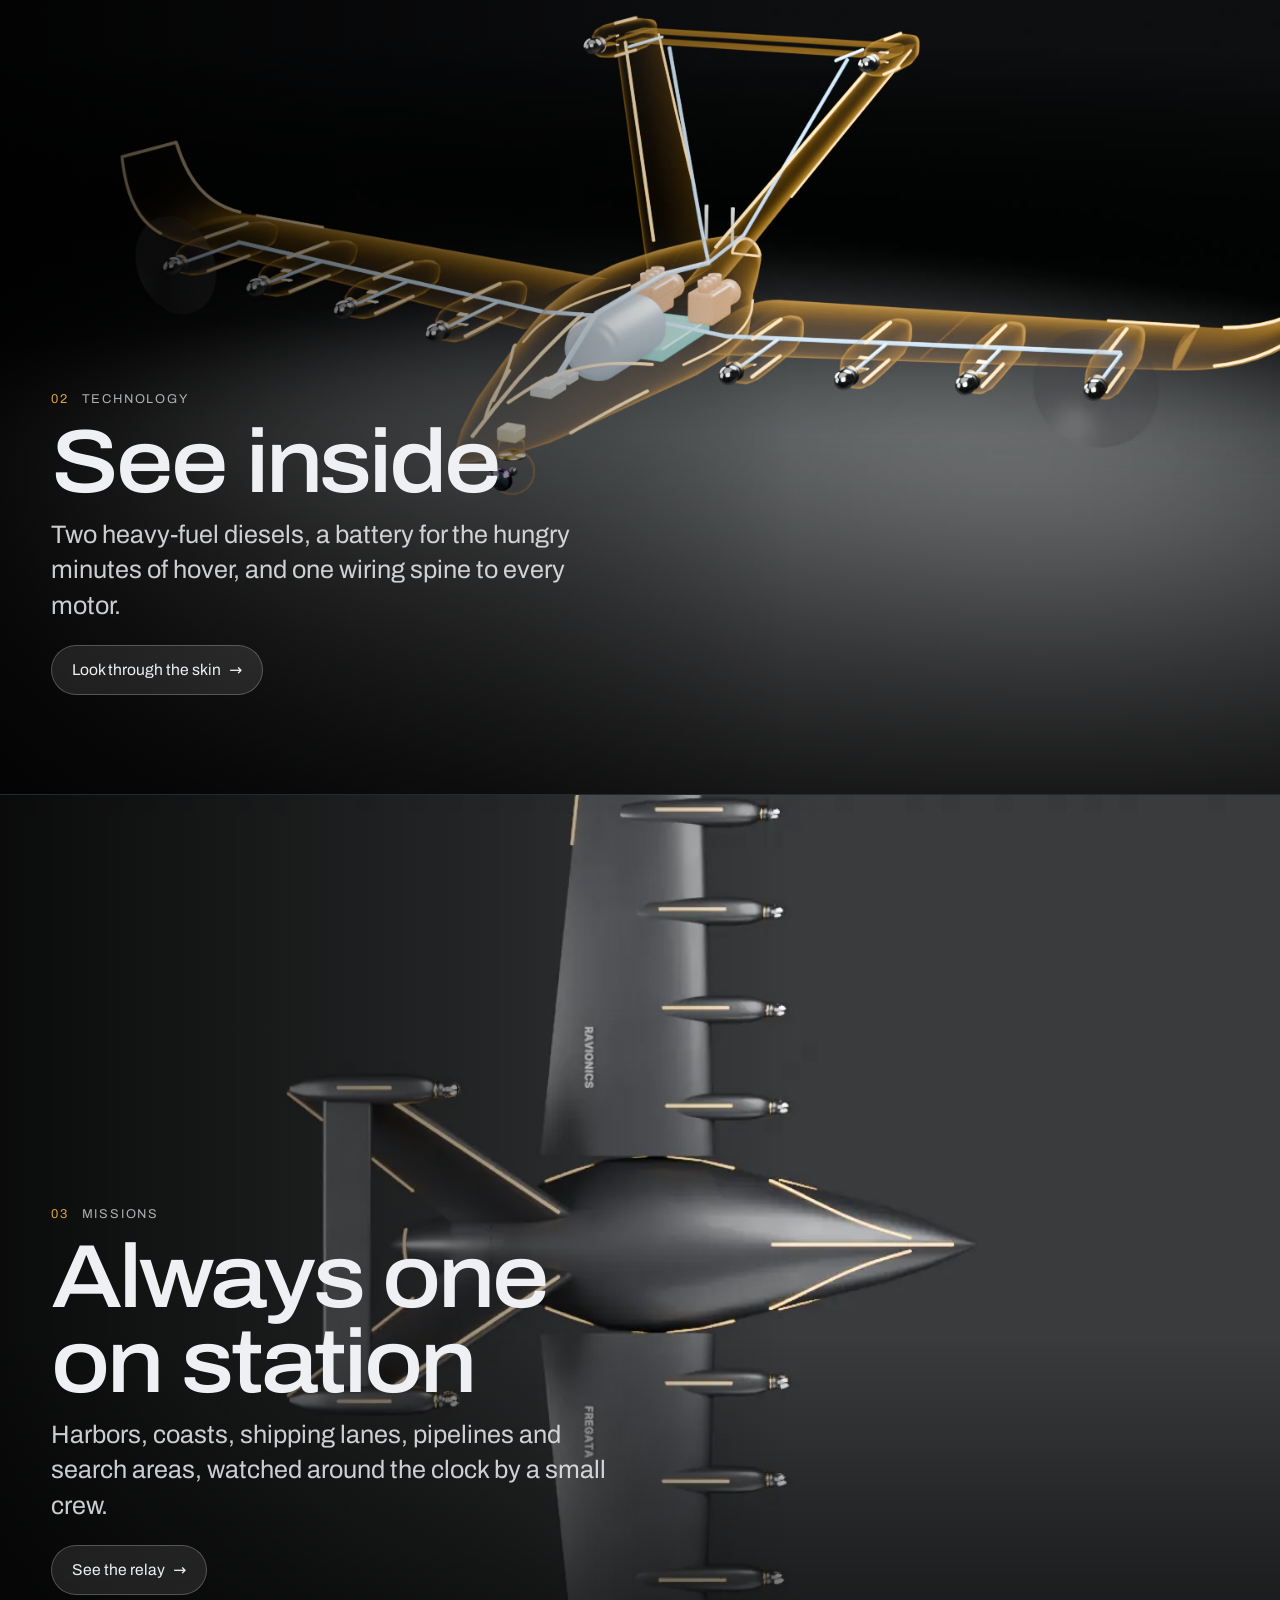
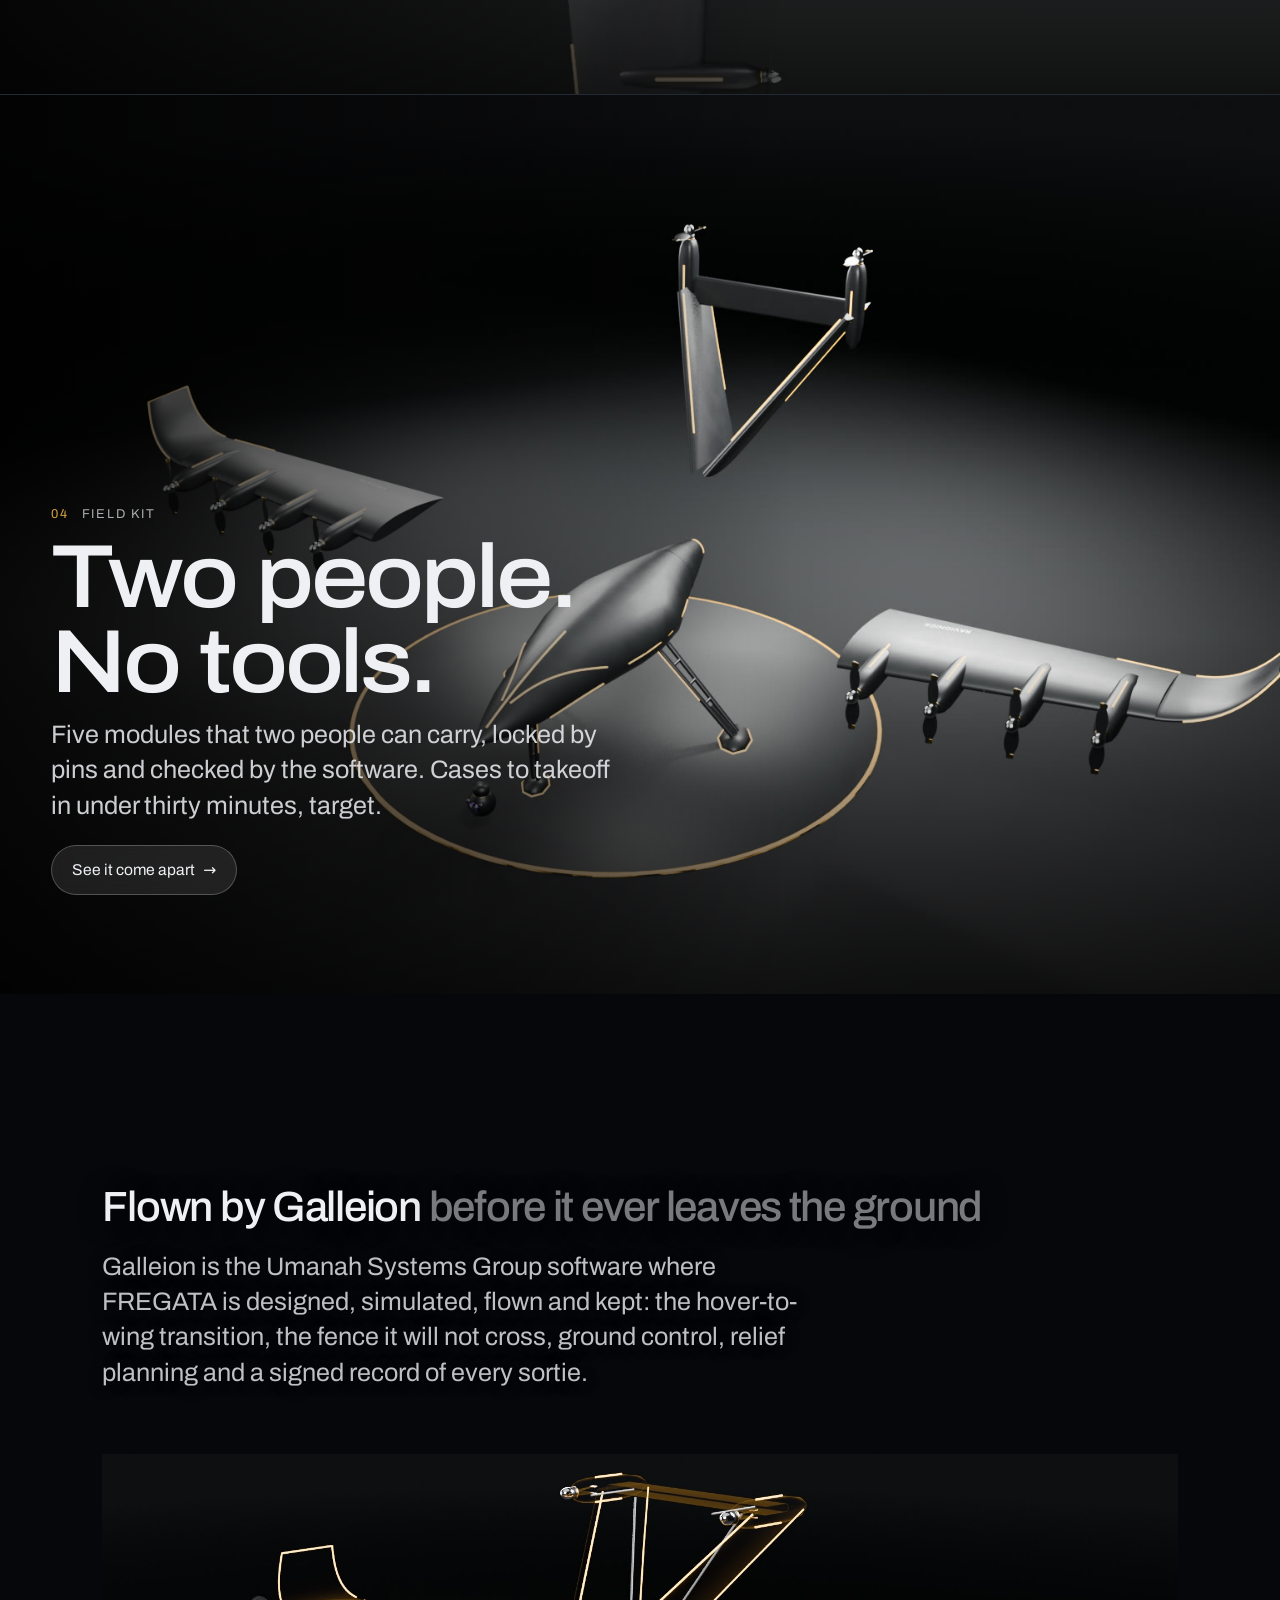
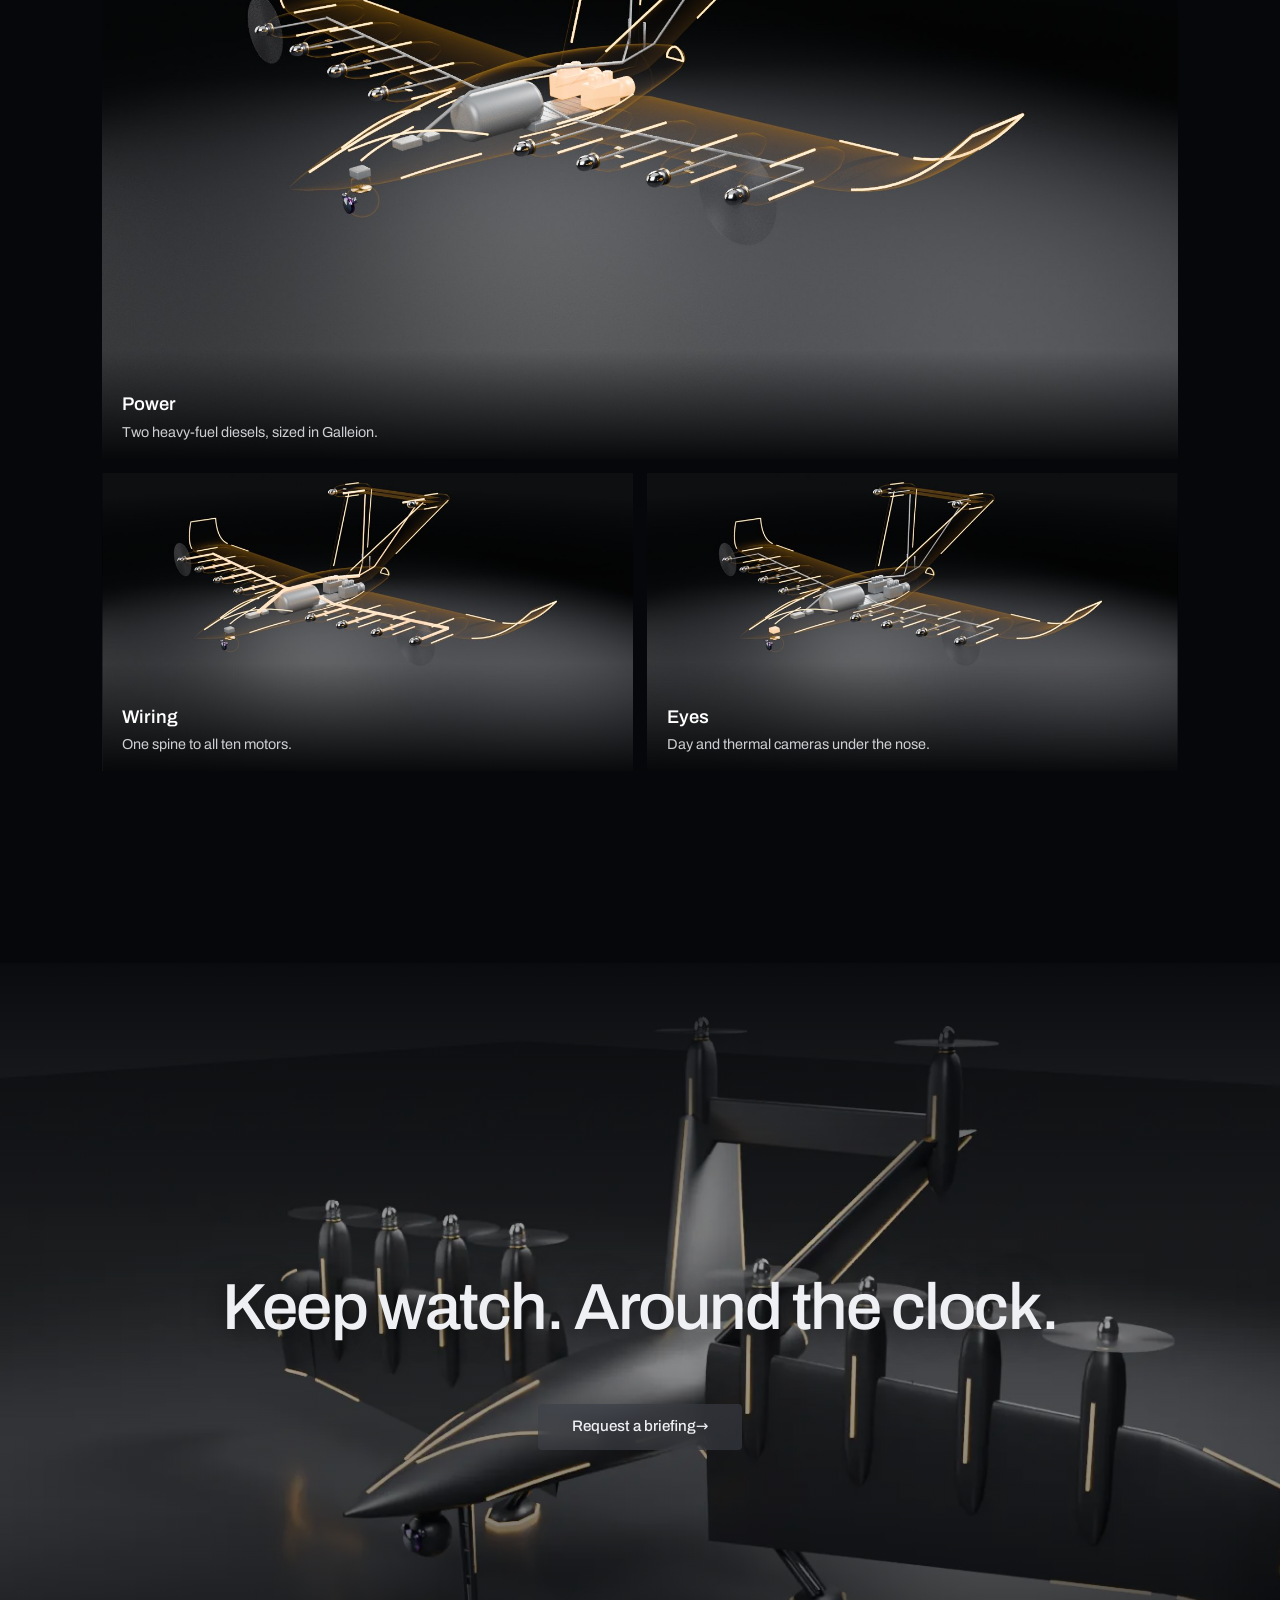
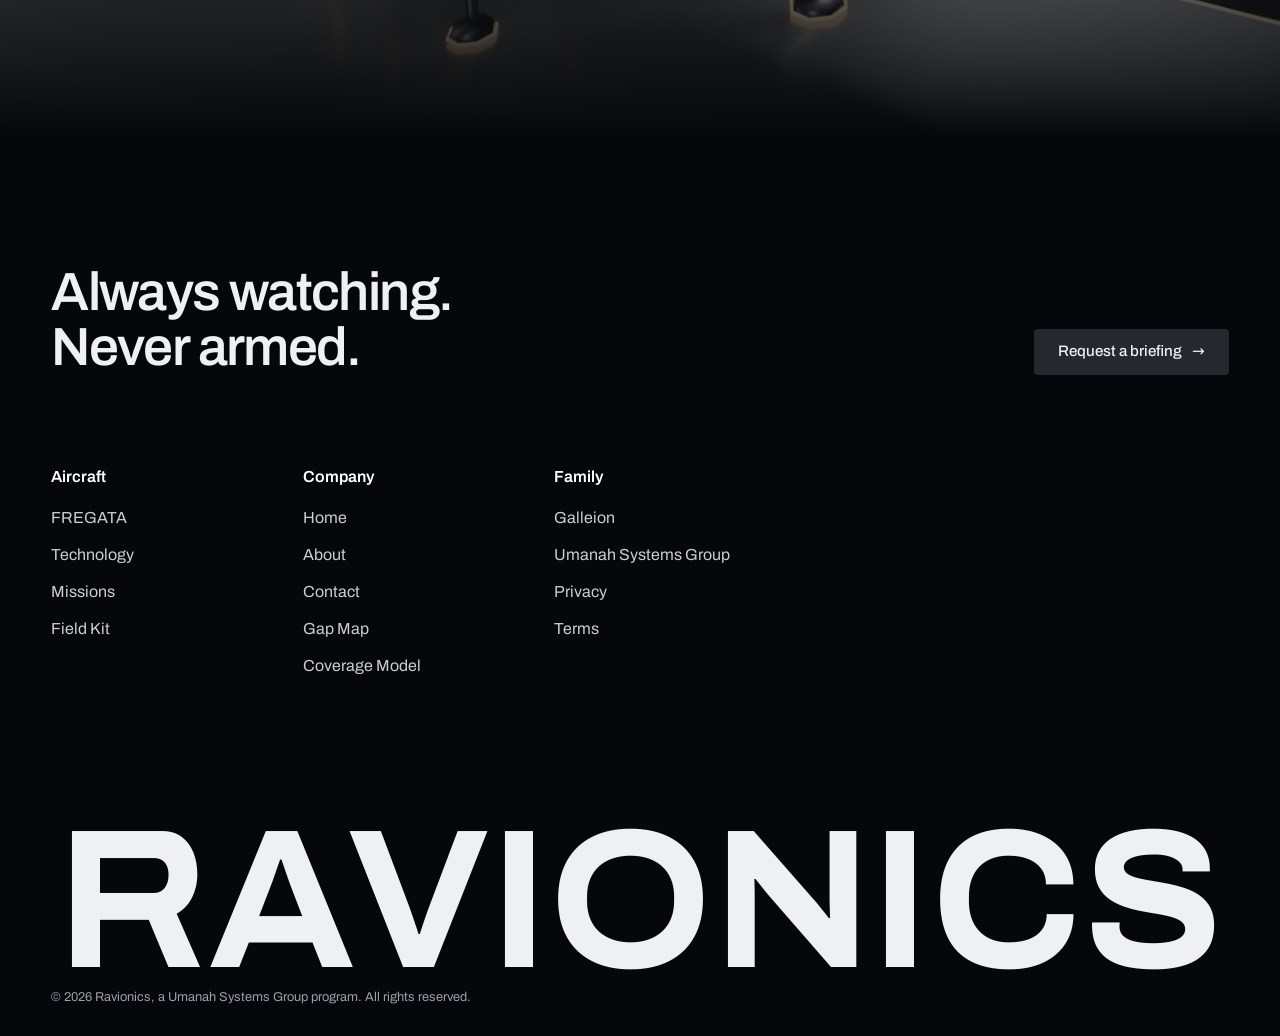
==== commit 6c462e41: "site: complete share tags on every page Adds the X card image, title and description (X showed no pi" ====
--- a/index.html
+++ b/index.html
@@ -5,11 +5,21 @@
 <meta name="viewport" content="width=device-width, initial-scale=1, viewport-fit=cover">
 <title>Ravionics | FREGATA. Always Watching.</title>
 <meta name="description" content="FREGATA by Ravionics: an unarmed, uncrewed tilt-wing aircraft that lifts off a ship's deck like a helicopter, flies like an airplane and is designed to stay on watch for a full day.">
+<meta property="og:type" content="website">
+<meta property="og:site_name" content="Ravionics">
+<meta property="og:url" content="https://ravionics.com/">
+<meta property="og:title" content="Ravionics | FREGATA. Always Watching.">
+<meta property="og:description" content="FREGATA by Ravionics: an unarmed, uncrewed tilt-wing aircraft that lifts off a ship&#x27;s deck like a helicopter, flies like an airplane and is designed to stay on watch for a full day.">
+<meta property="og:image" content="https://ravionics.com/og-fregata.jpg">
+<meta property="og:image:width" content="1200">
+<meta property="og:image:height" content="630">
+<meta property="og:image:alt" content="Ravionics: an unarmed, uncrewed tilt-wing aircraft">
+<meta name="twitter:card" content="summary_large_image">
+<meta name="twitter:title" content="Ravionics | FREGATA. Always Watching.">
+<meta name="twitter:description" content="FREGATA by Ravionics: an unarmed, uncrewed tilt-wing aircraft that lifts off a ship&#x27;s deck like a helicopter, flies like an airplane and is designed to stay on watch for a full day.">
+<meta name="twitter:image" content="https://ravionics.com/og-fregata.jpg">
+<meta name="twitter:image:alt" content="Ravionics: an unarmed, uncrewed tilt-wing aircraft">
 <meta name="theme-color" content="#05070a">
-<meta property="og:title" content="Ravionics | FREGATA. Always Watching.">
-<meta property="og:description" content="FREGATA by Ravionics: an unarmed, uncrewed tilt-wing aircraft that lifts off a ship's deck like a helicopter, flies like an airplane and is designed to stay on watch for a full day.">
-<meta property="og:image" content="https://ravionics.com/og-fregata.jpg">
-<meta name="twitter:card" content="summary_large_image">
 <link rel="icon" href="/favicon.svg" type="image/svg+xml">
 <link rel="preload" href="/fonts/archivo.woff2" as="font" type="font/woff2" crossorigin>
 <link rel="stylesheet" href="/r.css?v=b4315dc12b">
